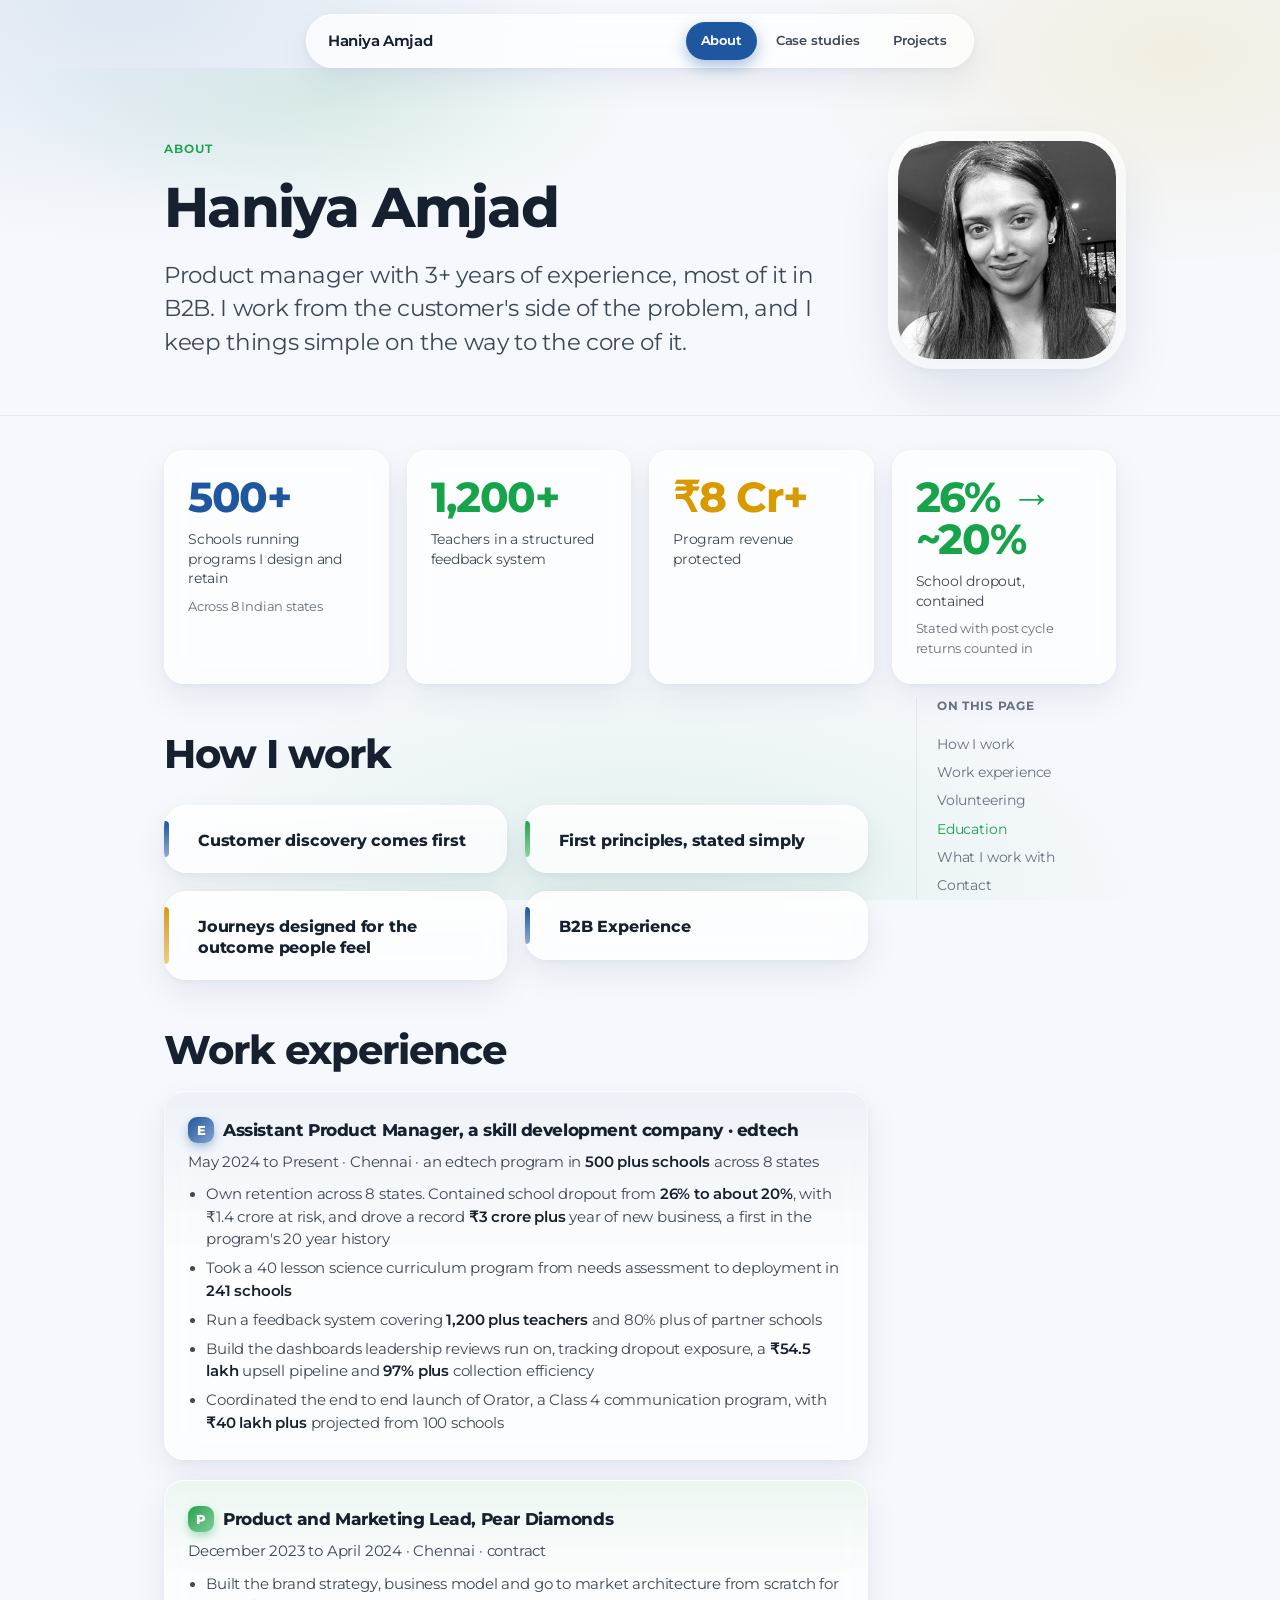
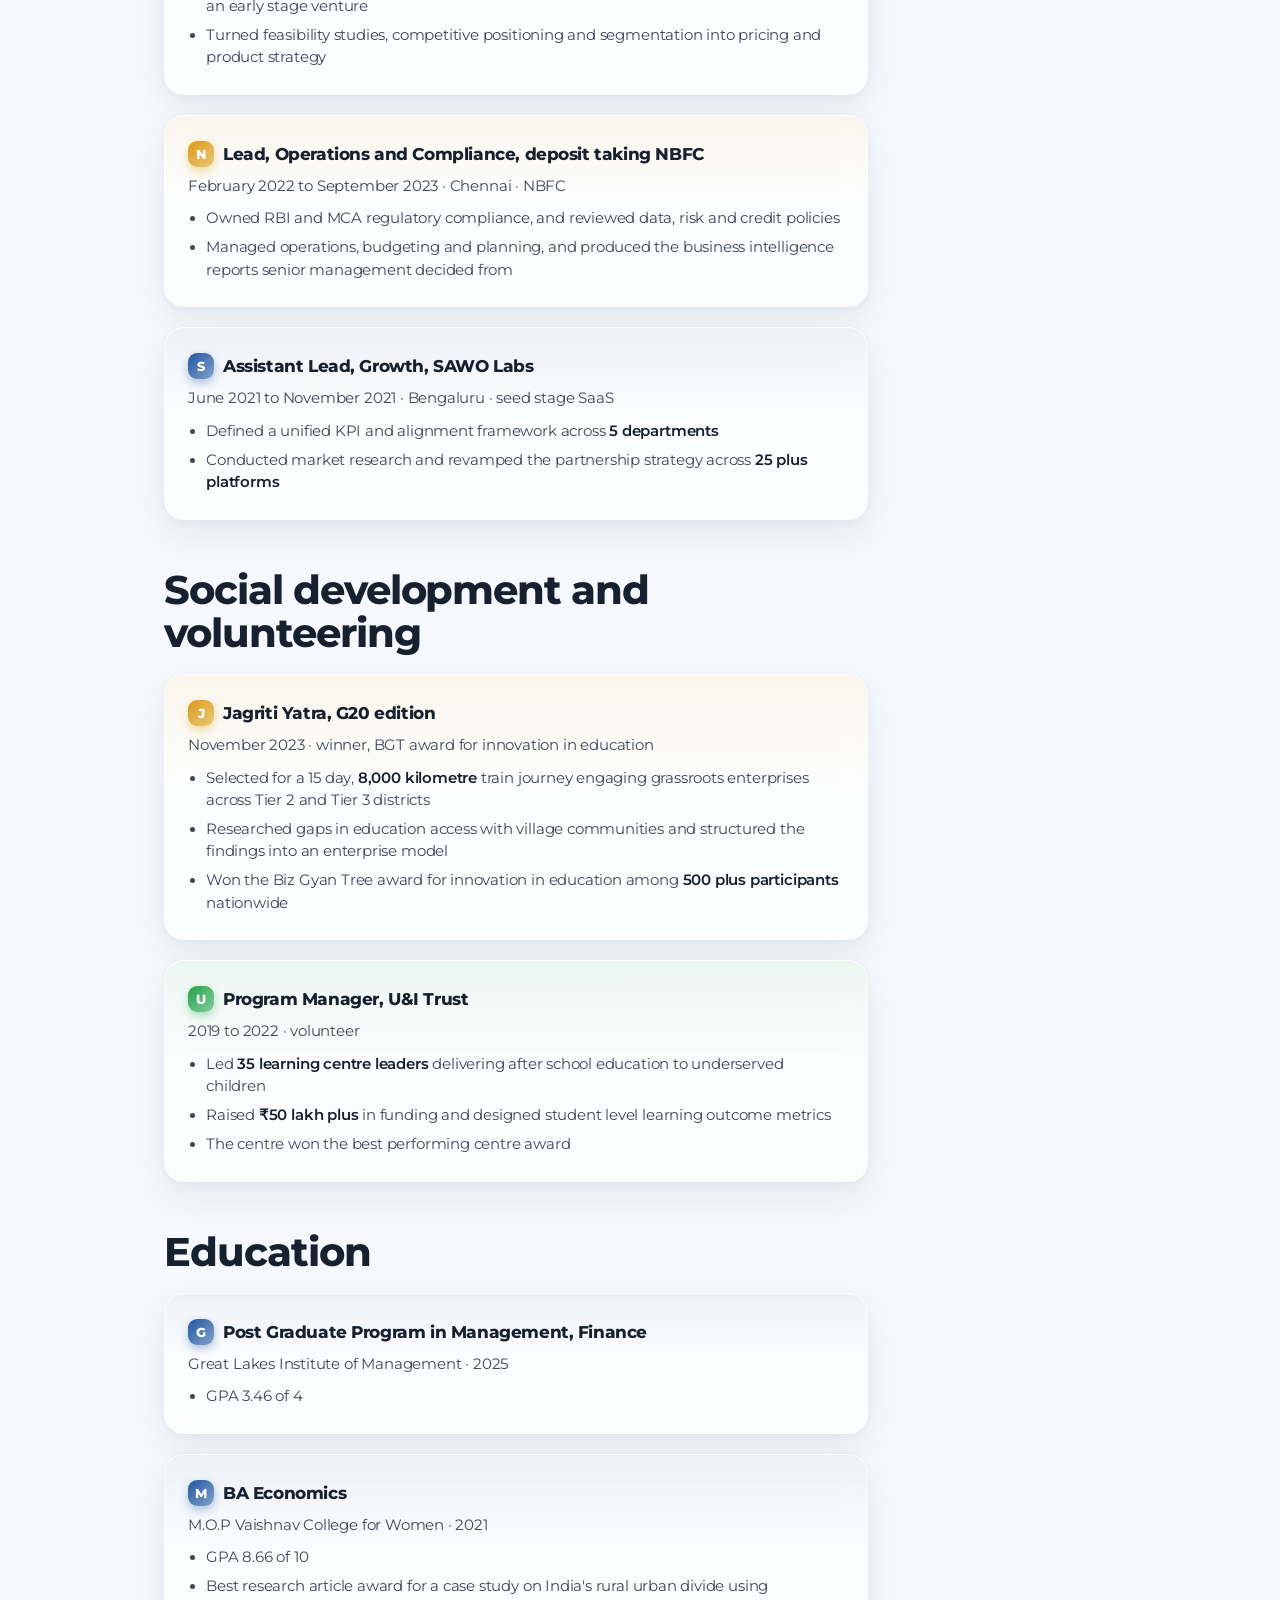
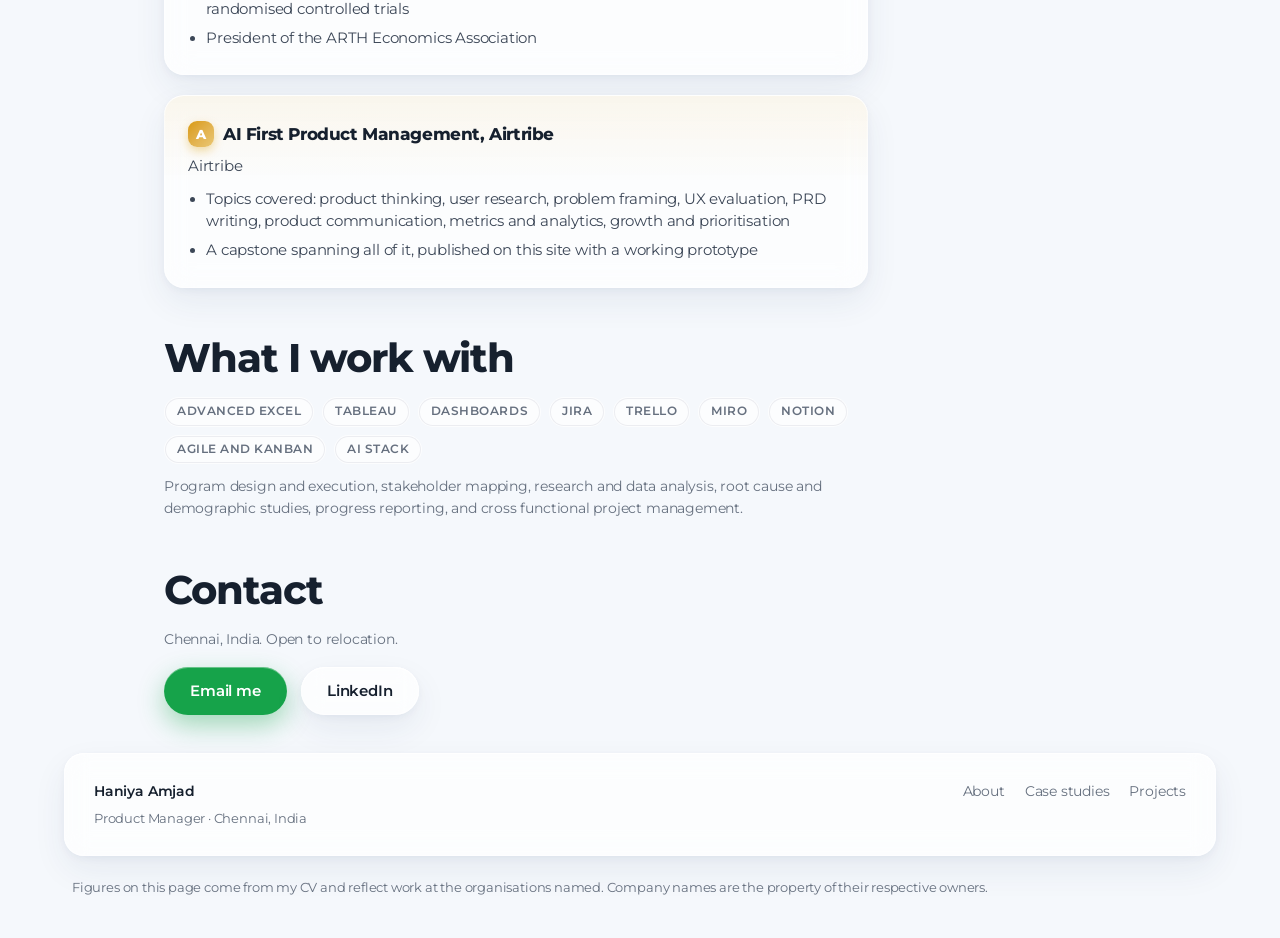
==== index.html @ 790a7613 "Match in-page section labels to the shortened sidebar labels Co-Authored-By: Claude Fable 5 <noreply" ====
<!DOCTYPE html>
<html lang="en">
<head>
<meta charset="utf-8">
<meta name="viewport" content="width=device-width, initial-scale=1">
<title>About Haniya Amjad</title>
<meta name="description" content="Product manager with 3+ years of experience, strongest in B2B, who works from the customer's side of the problem.">
<link rel="stylesheet" href="assets/style.css?v=25">
</head>
<body style="--case:#16A34A; --case-soft:rgba(22,163,74,.10); --case-line:rgba(22,163,74,.30);">

<a class="skip" href="#main">Skip to content</a>

<nav class="nav">
  <div class="nav-in">
    <a class="nav-logo" href="case-studies/">Haniya Amjad</a>
    <button class="nav-toggle" aria-expanded="false" aria-controls="navlinks">Menu</button>
    <div class="nav-links" id="navlinks">
      <a href="./" class="is-active">About</a>
      <a href="case-studies/">Case studies</a>
      <a href="case-studies/#projects">Projects</a>
    </div>
  </div>
</nav>

<main id="main">

<header class="case-hero">
  <div class="wrap">
    <div class="hero-split">
      <div class="hero-split-txt">
        <p class="eyebrow">About</p>
        <h1 class="h1">Haniya Amjad</h1>
        <p class="lede">
          Product manager with 3+ years of experience, most of it in B2B. I work from the
          customer's side of the problem, and I keep things simple on the way to the core of it.
        </p>
      </div>
      <img class="hero-photo" src="assets/haniya.jpg" alt="Haniya Amjad" width="720" height="720">
    </div>
  </div>
</header>

<section class="section-sm">
  <div class="wrap">
    <div class="metrics reveal">
      <div class="metric case-scope" style="--c-l:#1e56a0; --c-d:#7fb0ff"><span class="num">500+</span><span class="lbl">Schools running programs I design and retain</span><span class="sub">Across 8 Indian states</span></div>
      <div class="metric case-scope" style="--c-l:#16A34A; --c-d:#3fd68a"><span class="num">1,200+</span><span class="lbl">Teachers in a structured feedback system</span></div>
      <div class="metric case-scope" style="--c-l:#D99A00; --c-d:#f2b53d"><span class="num">₹8 Cr+</span><span class="lbl">Program revenue protected</span></div>
      <div class="metric case-scope" style="--c-l:#16A34A; --c-d:#3fd68a"><span class="num">26% → ~20%</span><span class="lbl">School dropout, contained</span><span class="sub">Stated with post cycle returns counted in</span></div>
    </div>
  </div>
</section>

<div class="wrap">
  <div class="case-layout">
  <div class="case-main">

<section class="section-sm" id="how">
  <div class="prose reveal">
    <h2 class="h2">How I work</h2>
  </div>

  <div class="sticky-board reveal">
    <button class="sticky case-scope" style="--c-l:#1e56a0; --c-d:#7fb0ff" aria-expanded="false">
      <span class="st-t">Customer discovery comes first</span>
      <span class="st-b">I start with the people the product is failing, in the field where they are. My research reaches the people who left, not only the ones who stayed.</span>
    </button>

    <button class="sticky case-scope" style="--c-l:#16A34A; --c-d:#3fd68a" aria-expanded="false">
      <span class="st-t">First principles, stated simply</span>
      <span class="st-b">I reduce a problem to its core and keep the answer simple enough that every stakeholder can repeat it, in one sentence.</span>
    </button>

    <button class="sticky case-scope" style="--c-l:#D99A00; --c-d:#f2b53d" aria-expanded="false">
      <span class="st-t">Journeys designed for the outcome people feel</span>
      <span class="st-b">A journey is a sequence of feelings, and the last one decides whether the person returns. I design the recovery so a bad moment costs a detour rather than the customer.</span>
    </button>

    <button class="sticky case-scope" style="--c-l:#1e56a0; --c-d:#7fb0ff" aria-expanded="false">
      <span class="st-t">B2B Experience</span>
      <span class="st-b">My shipped work is B2B. The buyer, the daily user and the decision maker define value differently, and I have run a product that serves all three at once.</span>
    </button>
  </div>
</section>

<section class="section-sm" id="experience">
  <div class="prose reveal">
    <h2 class="h2">Work experience</h2>
  </div>

  <div class="grid reveal" style="grid-template-columns:1fr;margin-top:20px">
    <div class="card exp-card case-scope" style="--c-l:#1e56a0; --c-d:#7fb0ff">
      <h4><span class="logo-mark" aria-hidden="true">E</span>Assistant Product Manager, a skill development company · edtech</h4>
      <p class="xsmall muted" style="margin:4px 0 10px">May 2024 to Present · Chennai · an edtech program in <strong>500 plus schools</strong> across 8 states</p>
      <ul style="font-size:14.5px;color:var(--text-mid);margin:0">
        <li>Own retention across 8 states. Contained school dropout from <strong>26% to about 20%</strong>, with ₹1.4 crore at risk, and drove a record <strong>₹3 crore plus</strong> year of new business, a first in the program's 20 year history</li>
        <li>Took a 40 lesson science curriculum program from needs assessment to deployment in <strong>241 schools</strong></li>
        <li>Run a feedback system covering <strong>1,200 plus teachers</strong> and 80% plus of partner schools</li>
        <li>Build the dashboards leadership reviews run on, tracking dropout exposure, a <strong>₹54.5 lakh</strong> upsell pipeline and <strong>97% plus</strong> collection efficiency</li>
        <li>Coordinated the end to end launch of Orator, a Class 4 communication program, with <strong>₹40 lakh plus</strong> projected from 100 schools</li>
      </ul>
    </div>

    <div class="card exp-card case-scope" style="--c-l:#16A34A; --c-d:#3fd68a">
      <h4><span class="logo-mark" aria-hidden="true">P</span>Product and Marketing Lead, Pear Diamonds</h4>
      <p class="xsmall muted" style="margin:4px 0 10px">December 2023 to April 2024 · Chennai · contract</p>
      <ul style="font-size:14.5px;color:var(--text-mid);margin:0">
        <li>Built the brand strategy, business model and go to market architecture from scratch for an early stage venture</li>
        <li>Turned feasibility studies, competitive positioning and segmentation into pricing and product strategy</li>
      </ul>
    </div>

    <div class="card exp-card case-scope" style="--c-l:#D99A00; --c-d:#f2b53d">
      <h4><span class="logo-mark" aria-hidden="true">N</span>Lead, Operations and Compliance, deposit taking NBFC</h4>
      <p class="xsmall muted" style="margin:4px 0 10px">February 2022 to September 2023 · Chennai · NBFC</p>
      <ul style="font-size:14.5px;color:var(--text-mid);margin:0">
        <li>Owned RBI and MCA regulatory compliance, and reviewed data, risk and credit policies</li>
        <li>Managed operations, budgeting and planning, and produced the business intelligence reports senior management decided from</li>
      </ul>
    </div>

    <div class="card exp-card case-scope" style="--c-l:#1e56a0; --c-d:#7fb0ff">
      <h4><span class="logo-mark" aria-hidden="true">S</span>Assistant Lead, Growth, SAWO Labs</h4>
      <p class="xsmall muted" style="margin:4px 0 10px">June 2021 to November 2021 · Bengaluru · seed stage SaaS</p>
      <ul style="font-size:14.5px;color:var(--text-mid);margin:0">
        <li>Defined a unified KPI and alignment framework across <strong>5 departments</strong></li>
        <li>Conducted market research and revamped the partnership strategy across <strong>25 plus platforms</strong></li>
      </ul>
    </div>
  </div>
</section>

<section class="section-sm" id="volunteering">
  <div class="prose reveal">
    <h2 class="h2">Social development and volunteering</h2>
  </div>

  <div class="grid reveal" style="grid-template-columns:1fr;margin-top:20px">
    <div class="card exp-card case-scope" style="--c-l:#D99A00; --c-d:#f2b53d">
      <h4><span class="logo-mark" aria-hidden="true">J</span>Jagriti Yatra, G20 edition</h4>
      <p class="xsmall muted" style="margin:4px 0 10px">November 2023 · winner, BGT award for innovation in education</p>
      <ul style="font-size:14.5px;color:var(--text-mid);margin:0">
        <li>Selected for a 15 day, <strong>8,000 kilometre</strong> train journey engaging grassroots enterprises across Tier 2 and Tier 3 districts</li>
        <li>Researched gaps in education access with village communities and structured the findings into an enterprise model</li>
        <li>Won the Biz Gyan Tree award for innovation in education among <strong>500 plus participants</strong> nationwide</li>
      </ul>
    </div>

    <div class="card exp-card case-scope" style="--c-l:#16A34A; --c-d:#3fd68a">
      <h4><span class="logo-mark" aria-hidden="true">U</span>Program Manager, U&amp;I Trust</h4>
      <p class="xsmall muted" style="margin:4px 0 10px">2019 to 2022 · volunteer</p>
      <ul style="font-size:14.5px;color:var(--text-mid);margin:0">
        <li>Led <strong>35 learning centre leaders</strong> delivering after school education to underserved children</li>
        <li>Raised <strong>₹50 lakh plus</strong> in funding and designed student level learning outcome metrics</li>
        <li>The centre won the best performing centre award</li>
      </ul>
    </div>
  </div>
</section>

<section class="section-sm" id="education">
  <div class="prose reveal">
    <h2 class="h2">Education</h2>
  </div>

  <div class="grid reveal" style="grid-template-columns:1fr;margin-top:20px">
    <div class="card exp-card case-scope" style="--c-l:#1e56a0; --c-d:#7fb0ff">
      <h4><span class="logo-mark" aria-hidden="true">G</span>Post Graduate Program in Management, Finance</h4>
      <p class="xsmall muted" style="margin:4px 0 10px">Great Lakes Institute of Management · 2025</p>
      <ul style="font-size:14.5px;color:var(--text-mid);margin:0">
        <li>GPA 3.46 of 4</li>
      </ul>
    </div>

    <div class="card exp-card case-scope" style="--c-l:#1e56a0; --c-d:#7fb0ff">
      <h4><span class="logo-mark" aria-hidden="true">M</span>BA Economics</h4>
      <p class="xsmall muted" style="margin:4px 0 10px">M.O.P Vaishnav College for Women · 2021</p>
      <ul style="font-size:14.5px;color:var(--text-mid);margin:0">
        <li>GPA 8.66 of 10</li>
        <li>Best research article award for a case study on India's rural urban divide using randomised controlled trials</li>
        <li>President of the ARTH Economics Association</li>
      </ul>
    </div>

    <div class="card exp-card case-scope" style="--c-l:#D99A00; --c-d:#f2b53d">
      <h4><span class="logo-mark" aria-hidden="true">A</span>AI First Product Management, Airtribe</h4>
      <p class="xsmall muted" style="margin:4px 0 10px">Airtribe</p>
      <ul style="font-size:14.5px;color:var(--text-mid);margin:0">
        <li>Topics covered: product thinking, user research, problem framing, UX evaluation, PRD writing, product communication, metrics and analytics, growth and prioritisation</li>
        <li>A capstone spanning all of it, published on this site with a working prototype</li>
      </ul>
    </div>
  </div>
</section>

<section class="section-sm" id="toolkit">
  <div class="prose reveal">
    <h2 class="h2">What I work with</h2>
    <div class="tag-row" style="margin:16px 0 12px">
      <span class="tag tag-plain">Advanced Excel</span>
      <span class="tag tag-plain">Tableau</span>
      <span class="tag tag-plain">Dashboards</span>
      <span class="tag tag-plain">Jira</span>
      <span class="tag tag-plain">Trello</span>
      <span class="tag tag-plain">Miro</span>
      <span class="tag tag-plain">Notion</span>
      <span class="tag tag-plain">Agile and Kanban</span>
      <span class="tag tag-plain">AI stack</span>
    </div>
    <p class="small muted">
      Program design and execution, stakeholder mapping, research and data analysis, root cause
      and demographic studies, progress reporting, and cross functional project management.
    </p>
  </div>
</section>

<section class="section-sm" id="contact">
  <div class="prose reveal">
    <h2 class="h2">Contact</h2>
    <p class="small muted" style="margin-top:10px">Chennai, India. Open to relocation.</p>
    <div class="btn-row" style="margin-top:16px">
      <a class="btn" href="mailto:haniya.amjad1124@gmail.com">Email me</a>
      <a class="btn btn-ghost" href="https://www.linkedin.com/in/haniya-amjad/" target="_blank" rel="noopener">LinkedIn</a>
    </div>
  </div>
</section>

  </div>

  <aside class="toc" aria-label="On this page">
    <p class="toc-t">On this page</p>
    <a href="#how">How I work</a>
    <a href="#experience">Work experience</a>
    <a href="#volunteering">Volunteering</a>
    <a href="#education">Education</a>
    <a href="#toolkit">What I work with</a>
    <a href="#contact">Contact</a>
  </aside>

  </div>
</div>

</main>

<footer class="footer">
  <div class="wrap-wide">
    <div class="footer-in">
      <div>
        <p style="font-family:var(--font-display);font-weight:600;margin-bottom:6px">Haniya Amjad</p>
        <p class="muted" style="font-size:13px;margin:0">Product Manager · Chennai, India</p>
      </div>
      <div class="footer-links">
        <a href="./">About</a>
        <a href="case-studies/">Case studies</a>
        <a href="case-studies/#projects">Projects</a>
      </div>
    </div>
    <p class="footer-legal">
      Figures on this page come from my CV and reflect work at the organisations named. Company
      names are the property of their respective owners.
    </p>
  </div>
</footer>

<script src="assets/main.js?v=25"></script>
</body>
</html>
---- assets/style.css ----
@font-face {
  font-family: "Montserrat";
  font-style: normal;
  font-weight: 100 900;
  font-display: swap;
  src: url("fonts/montserrat-var.woff2") format("woff2");
}

/* ==========================================================================
   Haniya Amjad, Product Portfolio
   Design system. Soft glass: gradient washes, frosted surfaces, pill nav.
   Chrome palette capped at blue #1e56a0, green #16A34A, amber #D99A00.
   Case study interior visuals keep their own brand colours.
   ========================================================================== */

/* ---------- Tokens ---------- */
:root {
  --font-display: "Montserrat", -apple-system, BlinkMacSystemFont, "SF Pro Display",
                  "Helvetica Neue", Helvetica, Arial, sans-serif;
  --font-text: "Montserrat", -apple-system, BlinkMacSystemFont, "SF Pro Text",
               "Helvetica Neue", Helvetica, Arial, sans-serif;
  --font-mono: ui-monospace, SFMono-Regular, "SF Mono", Menlo, Consolas, monospace;

  --bg: #F5F8FC;
  --bg-alt: #EDF2F8;
  --bg-sunken: #E5ECF4;
  --surface: rgba(255, 255, 255, 0.72);
  --surface-solid: #ffffff;
  --text: #16202E;
  --text-mid: #3C4757;
  --muted: #66707F;
  --line: rgba(22, 40, 70, 0.12);
  --line-soft: rgba(22, 40, 70, 0.07);
  --accent: #1e56a0;
  --accent-ink: #ffffff;

  /* per-case accent, overridden inline on <body data-case> */
  --case: #1e56a0;
  --case-soft: rgba(30, 86, 160, 0.10);
  --case-line: rgba(30, 86, 160, 0.28);

  --shadow-sm: 0 2px 8px rgba(25,50,100,.05), 0 14px 34px rgba(25,50,100,.07);
  --shadow-md: 0 6px 18px rgba(25,50,100,.08), 0 28px 60px rgba(25,50,100,.12);
  --shadow-lg: 0 10px 24px rgba(25,50,100,.10), 0 40px 90px rgba(25,50,100,.16);
  --glass-edge: inset 0 1px 0 rgba(255,255,255,.85), inset 0 0 0 1px rgba(255,255,255,.45);
  --gloss: linear-gradient(180deg, rgba(255,255,255,.55), rgba(255,255,255,0) 55%);

  --wash-a: rgba(30, 86, 160, 0.11);
  --wash-b: rgba(217, 154, 0, 0.11);
  --wash-c: rgba(22, 163, 74, 0.09);

  --radius-sm: 14px;
  --radius: 20px;
  --radius-lg: 28px;

  --wrap: 1000px;
  --wrap-wide: 1200px;
  --nav-h: 70px;

  --ease: cubic-bezier(.22,.61,.36,1);
}

@media (prefers-color-scheme: dark) {
  :root:not([data-theme="light"]) {
    --bg: #0B1017;
    --bg-alt: #101724;
    --bg-sunken: #0D131D;
    --surface: rgba(23, 31, 44, 0.66);
    --surface-solid: #151D2A;
    --text: #F2F5F9;
    --text-mid: #CBD3DD;
    --muted: #8C97A6;
    --line: rgba(255, 255, 255, 0.12);
    --line-soft: rgba(255, 255, 255, 0.07);
    --accent: #7fb0ff;
    --shadow-sm: 0 2px 8px rgba(0,0,0,.30), 0 14px 34px rgba(0,0,0,.35);
    --shadow-md: 0 6px 18px rgba(0,0,0,.35), 0 28px 60px rgba(0,0,0,.45);
    --shadow-lg: 0 10px 24px rgba(0,0,0,.40), 0 40px 90px rgba(0,0,0,.55);
    --glass-edge: inset 0 1px 0 rgba(255,255,255,.09), inset 0 0 0 1px rgba(255,255,255,.06);
    --gloss: linear-gradient(180deg, rgba(255,255,255,.06), rgba(255,255,255,0) 55%);
    --wash-a: rgba(80, 140, 230, 0.13);
    --wash-b: rgba(240, 180, 40, 0.08);
    --wash-c: rgba(50, 200, 110, 0.08);
  }
}

:root[data-theme="dark"] {
  --bg: #0B1017;
  --bg-alt: #101724;
  --bg-sunken: #0D131D;
  --surface: rgba(23, 31, 44, 0.66);
  --surface-solid: #151D2A;
  --text: #F2F5F9;
  --text-mid: #CBD3DD;
  --muted: #8C97A6;
  --line: rgba(255, 255, 255, 0.12);
  --line-soft: rgba(255, 255, 255, 0.07);
  --accent: #7fb0ff;
  --shadow-sm: 0 2px 8px rgba(0,0,0,.30), 0 14px 34px rgba(0,0,0,.35);
  --shadow-md: 0 6px 18px rgba(0,0,0,.35), 0 28px 60px rgba(0,0,0,.45);
  --shadow-lg: 0 10px 24px rgba(0,0,0,.40), 0 40px 90px rgba(0,0,0,.55);
  --glass-edge: inset 0 1px 0 rgba(255,255,255,.09), inset 0 0 0 1px rgba(255,255,255,.06);
  --gloss: linear-gradient(180deg, rgba(255,255,255,.06), rgba(255,255,255,0) 55%);
  --wash-a: rgba(80, 140, 230, 0.13);
  --wash-b: rgba(240, 180, 40, 0.08);
  --wash-c: rgba(50, 200, 110, 0.08);
}

/* ---------- Reset ---------- */
*, *::before, *::after { box-sizing: border-box; }
html { -webkit-text-size-adjust: 100%; scroll-behavior: smooth; scroll-padding-top: calc(var(--nav-h) + 24px); }
@media (prefers-reduced-motion: reduce) {
  html { scroll-behavior: auto; }
  *, *::before, *::after { animation-duration: .001ms !important; transition-duration: .001ms !important; }
}
body {
  margin: 0;
  background-color: var(--bg);
  background-image:
    radial-gradient(55% 42% at 10% 0%, var(--wash-a), transparent 65%),
    radial-gradient(45% 36% at 92% 6%, var(--wash-b), transparent 65%),
    radial-gradient(60% 42% at 50% 100%, var(--wash-c), transparent 65%);
  background-attachment: fixed;
  color: var(--text);
  font-family: var(--font-text);
  font-size: 17px;
  line-height: 1.55;
  letter-spacing: -0.011em;
  -webkit-font-smoothing: antialiased;
  -moz-osx-font-smoothing: grayscale;
  overflow-x: hidden;
}
img, svg, video { max-width: 100%; height: auto; display: block; }
a { color: inherit; text-decoration: none; }
h1, h2, h3, h4, h5 { font-family: var(--font-display); font-weight: 750; letter-spacing: -0.024em; line-height: 1.08; margin: 0; }
p { margin: 0 0 1.1em; }
p:last-child { margin-bottom: 0; }
ul, ol { margin: 0 0 1.1em; padding-left: 1.25em; }
li { margin-bottom: .45em; }
li:last-child { margin-bottom: 0; }
strong { font-weight: 600; color: var(--text); }
hr { border: 0; border-top: 1px solid var(--line-soft); margin: 56px 0; }
::selection { background: var(--case); color: #fff; }

:focus-visible { outline: 2px solid var(--case); outline-offset: 3px; border-radius: 4px; }

/* ---------- Layout ---------- */
.wrap { width: 100%; max-width: var(--wrap); margin: 0 auto; padding: 0 24px; }
.wrap-wide { width: 100%; max-width: var(--wrap-wide); margin: 0 auto; padding: 0 24px; }
section { position: relative; }
.section { padding: 60px 0 40px; }
.section-sm { padding: 34px 0 14px; }
.section-alt { background: var(--bg-alt); }
.skip {
  position: absolute; left: -9999px; top: 0; z-index: 200;
  background: var(--text); color: var(--bg); padding: 10px 16px; border-radius: 0 0 8px 0;
}
.skip:focus { left: 0; }

/* ---------- Nav: floating glass pill ---------- */
.nav {
  position: sticky; top: 14px; z-index: 100;
  height: auto; background: transparent; border-bottom: 0;
  max-width: 700px; margin: 14px auto 0; padding: 0 16px;
}
.nav-in {
  max-width: none; margin: 0; padding: 0 12px 0 22px;
  height: 54px; display: flex; align-items: center; gap: 20px;
  background: var(--surface);
  backdrop-filter: saturate(170%) blur(18px);
  -webkit-backdrop-filter: saturate(170%) blur(18px);
  border-radius: 100px;
  box-shadow: var(--glass-edge), var(--shadow-sm);
}
.nav-logo {
  font-family: var(--font-display); font-weight: 650; font-size: 14.5px;
  letter-spacing: -0.02em; margin-right: auto; white-space: nowrap;
}
.nav-logo span { color: var(--muted); font-weight: 400; }
.nav-links { display: flex; align-items: center; gap: 4px; }
.nav-links a {
  font-size: 12.5px; font-weight: 600; color: var(--text-mid);
  padding: 9px 15px; border-radius: 100px;
  transition: background .25s var(--ease), color .25s var(--ease);
}
.nav-links a:hover { background: color-mix(in srgb, var(--surface-solid) 85%, transparent); color: var(--text); }
.nav-links a.is-active {
  color: #fff; font-weight: 650; background: var(--accent);
  box-shadow: 0 6px 16px color-mix(in srgb, var(--accent) 38%, transparent);
}
.nav-toggle {
  display: none; background: none; border: 0; padding: 6px 10px; cursor: pointer;
  color: var(--text); font-size: 13px; font-weight: 600; font-family: inherit;
}
@media (max-width: 720px) {
  .nav-links {
    position: fixed; top: 82px; left: 16px; right: 16px;
    flex-direction: column; align-items: stretch; gap: 4px;
    background: var(--surface);
    backdrop-filter: saturate(170%) blur(22px);
    -webkit-backdrop-filter: saturate(170%) blur(22px);
    border-radius: 22px; box-shadow: var(--glass-edge), var(--shadow-md);
    padding: 12px; display: none;
  }
  .nav-links.is-open { display: flex; }
  .nav-links a { padding: 13px 16px; font-size: 15px; border-radius: 14px; }
  .nav-toggle { display: block; }
}

/* ---------- Type utilities ---------- */
.eyebrow {
  font-size: 12px; font-weight: 650; letter-spacing: .08em; text-transform: uppercase;
  color: var(--case); margin: 0 0 14px;
}
.eyebrow-muted { color: var(--muted); }
.h-display { font-size: clamp(40px, 7.2vw, 76px); line-height: 1.04; letter-spacing: -0.032em; }
.h1 { font-size: clamp(34px, 5.4vw, 56px); letter-spacing: -0.03em; }
.h2 { font-size: clamp(27px, 3.6vw, 40px); letter-spacing: -0.026em; }
.h3 { font-size: clamp(20px, 2.2vw, 26px); letter-spacing: -0.018em; }
.h4 { font-size: 18px; letter-spacing: -0.014em; }
.lede { font-size: clamp(18px, 2.1vw, 23px); line-height: 1.45; color: var(--text-mid); font-weight: 400; letter-spacing: -0.014em; }
.muted { color: var(--muted); }
.small { font-size: 14px; }
.xsmall { font-size: 12.5px; }
.center { text-align: center; }
.mono { font-family: var(--font-mono); font-size: .92em; letter-spacing: 0; }

.section-head { margin-bottom: 40px; }
.section-head .lede { max-width: 68ch; margin-top: 14px; }

/* ---------- Tags / chips ---------- */
.tag {
  display: inline-flex; align-items: center; gap: 6px;
  font-size: 11.5px; font-weight: 600; letter-spacing: .045em; text-transform: uppercase;
  padding: 5px 12px; border-radius: 100px;
  background: var(--case-soft); color: var(--case);
  border: 1px solid var(--case-line);
  white-space: nowrap;
}
.tag-plain {
  background: var(--surface); color: var(--muted); border-color: transparent;
  box-shadow: inset 0 0 0 1px var(--line-soft);
}
.tag-row { display: flex; flex-wrap: wrap; gap: 8px; }

/* ---------- Buttons ---------- */
.btn {
  display: inline-flex; align-items: center; gap: 8px;
  font-size: 14.5px; font-weight: 600; letter-spacing: -0.01em;
  padding: 13px 26px; border-radius: 100px;
  background: var(--case); color: #fff; border: 0;
  box-shadow: inset 0 1px 0 rgba(255,255,255,.35),
              0 10px 26px color-mix(in srgb, var(--case) 38%, transparent);
  transition: transform .25s var(--ease), box-shadow .25s var(--ease);
  cursor: pointer; font-family: inherit;
}
.btn:hover {
  transform: translateY(-2px);
  box-shadow: inset 0 1px 0 rgba(255,255,255,.4),
              0 14px 32px color-mix(in srgb, var(--case) 44%, transparent);
}
.btn:active { transform: translateY(0) scale(.98); }
.btn-ghost {
  background: var(--surface); color: var(--text); border: 0;
  backdrop-filter: blur(10px); -webkit-backdrop-filter: blur(10px);
  box-shadow: var(--glass-edge), var(--shadow-sm);
}
.btn-ghost:hover { box-shadow: var(--glass-edge), var(--shadow-md); }
.btn-row { display: flex; flex-wrap: wrap; gap: 14px; align-items: center; }

.link-arrow {
  display: inline-flex; align-items: center; gap: 6px;
  color: var(--case); font-size: 15px; font-weight: 500;
}
.link-arrow::after { content: "›"; font-size: 1.25em; line-height: 1; transition: transform .25s var(--ease); }
.link-arrow:hover::after { transform: translateX(3px); }

/* ---------- Case hero ---------- */
.case-hero { padding: 72px 0 56px; border-bottom: 1px solid var(--line-soft); position: relative; overflow: hidden; }
.case-hero::before {
  content: ""; position: absolute; inset: -40% 40% 40% -10%;
  background: radial-gradient(closest-side, var(--case-soft), transparent 70%);
  pointer-events: none; opacity: .9;
}
.case-hero > * { position: relative; }
.case-hero h1 { margin: 18px 0 0; max-width: 20ch; }
.case-hero .lede { margin-top: 22px; max-width: 62ch; }
.case-brand {
  display: flex; align-items: baseline; gap: 14px; flex-wrap: wrap;
}
.case-brand .co {
  font-family: var(--font-display); font-size: 21px; font-weight: 700; letter-spacing: -0.02em;
}

/* Meta strip */
.meta-strip {
  display: grid; grid-template-columns: repeat(auto-fit, minmax(150px, 1fr));
  gap: 1px; margin-top: 44px;
  background: var(--line-soft); border-radius: var(--radius);
  overflow: hidden; box-shadow: var(--glass-edge), var(--shadow-sm);
}
.meta-strip > div { background: var(--surface); backdrop-filter: blur(12px); -webkit-backdrop-filter: blur(12px); padding: 18px 20px; }
.meta-strip dt { font-size: 11.5px; font-weight: 600; letter-spacing: .05em; text-transform: uppercase; color: var(--muted); margin-bottom: 6px; }
.meta-strip dd { margin: 0; font-size: 15px; font-weight: 500; line-height: 1.35; }

/* ---------- Metric callouts ---------- */
.metrics {
  display: grid; grid-template-columns: repeat(auto-fit, minmax(190px, 1fr)); gap: 18px;
}
.metric {
  background: var(--surface); border: 0; border-radius: var(--radius);
  backdrop-filter: blur(14px); -webkit-backdrop-filter: blur(14px);
  padding: 26px 24px; box-shadow: var(--glass-edge), var(--shadow-sm);
}
.metric .num {
  font-family: var(--font-display); font-size: clamp(30px, 4vw, 42px); font-weight: 750;
  letter-spacing: -0.03em; line-height: 1; color: var(--case); display: block;
}
.metric .lbl { display: block; margin-top: 12px; font-size: 14px; line-height: 1.4; color: var(--text-mid); }
.metric .sub { display: block; margin-top: 8px; font-size: 12.5px; color: var(--muted); }

/* ---------- Prose blocks ---------- */
.prose { max-width: 72ch; }
.prose h2 { margin: 0 0 18px; }
.prose h3 { margin: 32px 0 12px; }
.prose h4 { margin: 28px 0 8px; }
.prose > *:first-child { margin-top: 0; }

/* Q&A (clarifying questions) */
.qa { border-left: 2px solid var(--case-line); padding-left: 22px; margin: 0 0 8px; max-width: 72ch; }
.qa-row { margin-bottom: 18px; }
.qa-row:last-child { margin-bottom: 0; }
.qa-q, .qa-a { display: flex; gap: 12px; margin-bottom: 7px; }
.qa-who {
  flex: 0 0 auto; width: 62px;
  font-size: 11.5px; font-weight: 700; letter-spacing: .05em; text-transform: uppercase;
  color: var(--muted); padding-top: 4px;
}
.qa-q .qa-who { color: var(--case); }
.qa-txt { flex: 1 1 auto; font-size: 16px; line-height: 1.5; }
.qa-q .qa-txt { font-weight: 500; }
.qa-a .qa-txt { color: var(--text-mid); }

/* Callout */
.callout {
  border-radius: var(--radius); padding: 24px 26px; margin: 24px 0;
  background: var(--case-soft); border: 1px solid var(--case-line);
}
.callout .eyebrow { margin-bottom: 10px; }
.callout p { font-size: 17px; }
.callout-neutral {
  background: var(--surface); border-color: transparent;
  box-shadow: var(--glass-edge);
}
.callout-neutral .eyebrow { color: var(--muted); }

/* Pull quote */
.quote {
  margin: 28px 0; padding: 0 0 0 26px; border-left: 3px solid var(--case);
  max-width: 68ch;
}
.quote p {
  font-family: var(--font-display); font-size: clamp(19px, 2.4vw, 25px); font-weight: 500;
  line-height: 1.35; letter-spacing: -0.018em; margin-bottom: 12px;
}
.quote cite { font-style: normal; font-size: 13.5px; color: var(--muted); }

/* Honesty / assumption note */
.note {
  display: flex; gap: 12px; align-items: flex-start;
  border: 1px dashed var(--line); border-radius: var(--radius-sm);
  padding: 16px 18px; margin: 22px 0; background: var(--bg-alt);
}
.note .note-k {
  flex: 0 0 auto; font-size: 11px; font-weight: 700; letter-spacing: .06em; text-transform: uppercase;
  color: var(--muted); padding-top: 3px;
}
.note p { font-size: 14px; color: var(--text-mid); margin: 0; }

/* ---------- Tables ---------- */
.table-scroll { overflow-x: auto; margin: 22px 0; -webkit-overflow-scrolling: touch; }
table {
  width: 100%; border-collapse: collapse; font-size: 14.5px; min-width: 560px;
}
th, td { text-align: left; padding: 13px 16px; border-bottom: 1px solid var(--line-soft); vertical-align: top; }
th {
  font-size: 11.5px; font-weight: 700; letter-spacing: .05em; text-transform: uppercase;
  color: var(--muted); border-bottom: 1px solid var(--line); white-space: nowrap;
}
tbody tr:last-child td { border-bottom: 0; }
td strong { font-weight: 600; }
.t-num { font-family: var(--font-mono); font-size: 13.5px; white-space: nowrap; }
.t-win { background: var(--case-soft); }
.t-win td { font-weight: 500; }
caption { caption-side: bottom; text-align: left; padding-top: 14px; font-size: 12.5px; color: var(--muted); }

/* ---------- Diagram frame ---------- */
.diagram {
  margin: 26px 0; border: 0; border-radius: var(--radius-lg);
  background: var(--surface); overflow: hidden;
  backdrop-filter: blur(12px); -webkit-backdrop-filter: blur(12px);
  box-shadow: var(--glass-edge), var(--shadow-sm);
}
.diagram-head { padding: 20px 24px 0; }
.diagram-head .eyebrow { margin-bottom: 6px; }
.diagram-head h3 { font-size: 19px; letter-spacing: -0.016em; }
.diagram-head p { font-size: 14px; color: var(--muted); margin: 8px 0 0; max-width: 70ch; }
.diagram-body { padding: 20px 24px 24px; overflow-x: auto; -webkit-overflow-scrolling: touch; }
.diagram-body svg { display: block; margin: 0 auto; min-width: 620px; }
.diagram-note { padding: 0 24px 22px; font-size: 12.5px; color: var(--muted); }

/* SVG theming hooks */
.dg-bg { fill: var(--surface-solid); }
.dg-line { stroke: var(--line); }
.dg-node { fill: var(--surface-solid); stroke: var(--line); }
.dg-node-accent { fill: var(--case-soft); stroke: var(--case-line); }
.dg-node-solid { fill: var(--case); stroke: var(--case); }
.dg-t { fill: var(--text); font-family: var(--font-text); font-size: 12.5px; font-weight: 500; }
.dg-t-sm { fill: var(--muted); font-family: var(--font-text); font-size: 11px; font-weight: 400; }
.dg-t-hd { fill: var(--text); font-family: var(--font-display); font-size: 13px; font-weight: 700; letter-spacing: .02em; }
.dg-t-inv { fill: #fff; font-family: var(--font-text); font-size: 12.5px; font-weight: 600; }
.dg-t-acc { fill: var(--case); font-family: var(--font-text); font-size: 11px; font-weight: 600; letter-spacing: .04em; }
.dg-arrow { fill: var(--line); }

/* ---------- Step / journey rail ---------- */
.rail { display: grid; gap: 0; margin: 24px 0; }
.rail-item {
  display: grid; grid-template-columns: 44px 1fr; gap: 20px;
  padding-bottom: 28px; position: relative;
}
.rail-item::before {
  content: ""; position: absolute; left: 21px; top: 34px; bottom: 0; width: 1px; background: var(--line);
}
.rail-item:last-child { padding-bottom: 0; }
.rail-item:last-child::before { display: none; }
.rail-n {
  width: 44px; height: 44px; border-radius: 50%;
  display: grid; place-items: center;
  background: var(--surface-solid); border: 1px solid var(--line);
  font-family: var(--font-display); font-size: 14px; font-weight: 700; color: var(--case);
  position: relative; z-index: 1;
}
.rail-item.is-leak .rail-n { background: var(--case); border-color: var(--case); color: #fff; }
.rail-b h4 { margin-bottom: 6px; }
.rail-b p { font-size: 15px; color: var(--text-mid); margin: 0; }
.rail-b .tag { margin-top: 10px; }

/* ---------- Cards / grid ---------- */
.grid { display: grid; gap: 20px; }
.grid-2 { grid-template-columns: repeat(auto-fit, minmax(280px, 1fr)); }
.grid-3 { grid-template-columns: repeat(auto-fit, minmax(260px, 1fr)); }
.grid-4 { grid-template-columns: repeat(auto-fit, minmax(210px, 1fr)); }

.card {
  background: var(--surface); border: 0; border-radius: var(--radius);
  backdrop-filter: blur(14px); -webkit-backdrop-filter: blur(14px);
  padding: 26px 24px; box-shadow: var(--glass-edge), var(--shadow-sm);
}
.card h4 { margin-bottom: 8px; }
.card p { font-size: 14.5px; color: var(--text-mid); margin: 0; }
.card .eyebrow { font-size: 11px; margin-bottom: 10px; }

/* Case index cards */
.case-card {
  display: flex; flex-direction: column;
  background: var(--surface); border: 0; border-radius: var(--radius-lg);
  backdrop-filter: blur(14px); -webkit-backdrop-filter: blur(14px);
  padding: 28px 26px 26px; box-shadow: var(--glass-edge), var(--shadow-sm);
  transition: transform .35s var(--ease), box-shadow .35s var(--ease);
  height: 100%;
}
.case-card:hover { transform: translateY(-4px); box-shadow: var(--glass-edge), var(--shadow-md); }
.case-card .case-card-top { display: flex; align-items: center; justify-content: space-between; gap: 12px; margin-bottom: 20px; }
.case-card .co { font-family: var(--font-display); font-size: 15px; font-weight: 700; letter-spacing: -0.01em; }
.case-card h3 { font-size: 21px; line-height: 1.22; letter-spacing: -0.018em; margin-bottom: 12px; }
.case-card p { font-size: 14.5px; color: var(--muted); margin: 0 0 20px; flex: 1 1 auto; }
.case-card .case-card-foot { display: flex; align-items: center; justify-content: space-between; gap: 12px; }
.case-card .kpi { font-size: 12.5px; color: var(--muted); }
.case-card .kpi b { color: var(--case); font-weight: 700; }

/* ---------- Artifact links ---------- */
.artifacts { display: grid; grid-template-columns: repeat(auto-fit, minmax(230px, 1fr)); gap: 14px; margin: 28px 0 0; }
.artifact {
  display: flex; align-items: center; gap: 12px;
  border: 0; border-radius: var(--radius-sm); padding: 15px 17px;
  background: var(--surface);
  box-shadow: var(--glass-edge);
  transition: box-shadow .25s var(--ease), transform .25s var(--ease);
}
.artifact:hover { transform: translateY(-2px); box-shadow: var(--glass-edge), var(--shadow-sm); }
.artifact .a-ic { flex: 0 0 auto; width: 30px; height: 30px; display: grid; place-items: center;
  border-radius: 8px; background: var(--bg-alt); font-size: 13px; }
.artifact .a-t { font-size: 14px; font-weight: 500; line-height: 1.25; }
.artifact .a-s { font-size: 12px; color: var(--muted); margin-top: 2px; }

/* ---------- TOC ---------- */
.toc {
  position: sticky; top: calc(var(--nav-h) + 20px);
  border-left: 1px solid var(--line-soft); padding-left: 20px;
}
.toc-t { font-size: 11.5px; font-weight: 700; letter-spacing: .06em; text-transform: uppercase; color: var(--muted); margin-bottom: 14px; }
.toc a { display: block; font-size: 13.5px; color: var(--muted); padding: 5px 0; line-height: 1.35;
  transition: color .2s var(--ease); }
.toc a:hover, .toc a.is-active { color: var(--case); }
.case-layout { display: grid; grid-template-columns: 1fr; gap: 48px; }
@media (min-width: 1080px) {
  .case-layout { grid-template-columns: 1fr 200px; align-items: start; }
  .case-layout .case-main { min-width: 0; }
}
@media (max-width: 1079px) { .toc { display: none; } }

/* ---------- Footer ---------- */
.footer { border-top: 0; padding: 24px 0 40px; background: transparent; font-size: 13.5px; }
.footer .wrap-wide > * { position: relative; }
.footer-in {
  display: flex; flex-wrap: wrap; gap: 28px; justify-content: space-between; align-items: flex-start;
  background: var(--surface); backdrop-filter: blur(12px); -webkit-backdrop-filter: blur(12px);
  border-radius: var(--radius); box-shadow: var(--glass-edge), var(--shadow-sm);
  padding: 28px 30px;
}
.footer a { color: var(--muted); }
.footer a:hover { color: var(--text); }
.footer-links { display: flex; flex-wrap: wrap; gap: 20px; }
.footer-legal { color: var(--muted); font-size: 12.5px; margin-top: 22px; line-height: 1.6; padding: 0 8px; }

/* ---------- Prev / next ---------- */
.pager { display: grid; grid-template-columns: repeat(auto-fit, minmax(260px, 1fr)); gap: 16px; margin-top: 8px; }
.pager a {
  border: 0; border-radius: var(--radius); padding: 22px 24px;
  background: var(--surface); box-shadow: var(--glass-edge);
  transition: box-shadow .25s var(--ease), transform .25s var(--ease);
}
.pager a:hover { transform: translateY(-2px); box-shadow: var(--glass-edge), var(--shadow-sm); }
.pager .dir { font-size: 11.5px; font-weight: 700; letter-spacing: .06em; text-transform: uppercase; color: var(--muted); }
.pager .ttl { font-family: var(--font-display); font-size: 17px; font-weight: 600; letter-spacing: -0.014em; margin-top: 8px; display: block; }

/* ---------- Reveal on scroll ---------- */
.reveal { opacity: 0; transform: translateY(14px); transition: opacity .7s var(--ease), transform .7s var(--ease); }
.reveal.is-in { opacity: 1; transform: none; }
@media (prefers-reduced-motion: reduce) { .reveal { opacity: 1; transform: none; } }

/* ---------- Print ---------- */
@media print {
  .nav, .toc, .footer, .pager, .btn-row { display: none !important; }
  body { font-size: 11pt; }
  .diagram { break-inside: avoid; }
}

/* ==========================================================================
   Portfolio shell: one page, many case studies, hash routed
   ========================================================================== */

/* Per case brand colour. Each scope supplies --c-l (light) and --c-d (dark). */
.case-scope {
  --case: var(--c-l);
  --case-soft: color-mix(in srgb, var(--case) 10%, transparent);
  --case-line: color-mix(in srgb, var(--case) 30%, transparent);
}
@media (prefers-color-scheme: dark) {
  :root:not([data-theme="light"]) .case-scope { --case: var(--c-d); }
  :root:not([data-theme="light"]) .dg-t-acc { fill: color-mix(in srgb, var(--case) 72%, #fff); }
  :root:not([data-theme="light"]) .dg-t-inv { fill: #0e1524; }
}
:root[data-theme="dark"] .case-scope { --case: var(--c-d); }
:root[data-theme="dark"] .dg-t-acc { fill: color-mix(in srgb, var(--case) 72%, #fff); }
:root[data-theme="dark"] .dg-t-inv { fill: #0e1524; }

/* Routed views */
.view { display: none; }
.view.is-on { display: block; }

/* Index hero */
.home-hero { padding: 64px 0 8px; }
.home-hero h1 { max-width: 16ch; }
.home-hero .lede { max-width: 60ch; margin-top: 20px; }

/* Index grid */
.case-grid { display: grid; gap: 18px; grid-template-columns: repeat(auto-fill, minmax(300px, 1fr)); }
.case-grid .is-hidden { display: none; }

/* Back bar inside a case view */
.back-bar { padding: 20px 0 0; }
.back-link {
  display: inline-flex; align-items: center; gap: 7px;
  font-size: 13.5px; color: var(--muted); font-weight: 500;
}
.back-link:hover { color: var(--case); }
.back-link::before { content: "\2039"; font-size: 1.35em; line-height: 1; }

/* Empty state */

/* secondary skill tags on a card */
.card-tags { display: flex; flex-wrap: wrap; gap: 6px; margin: 0 0 14px; }
.card-tags span {
  font-size: 10.5px; font-weight: 600; letter-spacing: .04em; text-transform: uppercase;
  color: var(--muted); background: color-mix(in srgb, var(--surface-solid) 65%, transparent);
  box-shadow: inset 0 0 0 1px var(--line-soft);
  padding: 4px 10px; border-radius: 100px;
}

/* ---------- Logo marks ---------- */
.logo-mark {
  display: inline-flex; align-items: center; justify-content: center;
  width: 26px; height: 26px; border-radius: 9px;
  background: linear-gradient(135deg, var(--case), color-mix(in srgb, var(--case) 55%, #fff));
  color: #fff;
  box-shadow: 0 4px 10px color-mix(in srgb, var(--case) 35%, transparent);
  font-family: var(--font-display); font-weight: 800; font-size: 13px;
  margin-right: 9px; flex: 0 0 auto;
}
.case-brand .co, .case-card .co { display: inline-flex; align-items: center; }
.case-card .logo-mark { width: 24px; height: 24px; font-size: 12px; border-radius: 8px; }

/* ==========================================================================
   Glass layer: category tiles, livelier cards
   ========================================================================== */

/* livelier cards */
.metric { transition: transform .3s var(--ease), box-shadow .3s var(--ease); }
.metric:hover { transform: translateY(-3px); box-shadow: var(--glass-edge), var(--shadow-md); }

/* ==========================================================================
   Feature rows, in the Michelle Gore structure, glass treatment
   ========================================================================== */

.hero-hi { font-size: 19px; font-weight: 600; margin: 0 0 14px; }
.hero-role {
  font-size: 12px; font-weight: 700; letter-spacing: .14em; text-transform: uppercase;
  color: var(--muted); margin: 18px 0 0;
}

.case-rows { display: grid; gap: 20px; }
.case-row {
  display: grid; grid-template-columns: 1.15fr .85fr;
  border: 0; border-radius: var(--radius-lg);
  overflow: hidden; background: var(--surface);
  backdrop-filter: blur(16px); -webkit-backdrop-filter: blur(16px);
  box-shadow: var(--glass-edge), var(--shadow-sm);
  transition: transform .3s var(--ease), box-shadow .3s var(--ease);
  min-height: 210px;
}
.case-row:hover { transform: translateY(-5px); box-shadow: var(--glass-edge), var(--shadow-md); }
.row-txt { padding: 28px 30px 26px; display: flex; flex-direction: column; align-items: flex-start; }
.row-co {
  display: inline-flex; align-items: center; gap: 10px;
  font-size: 11px; font-weight: 800; letter-spacing: .13em; text-transform: uppercase;
  color: var(--case);
}
.row-cat {
  font-size: 10px; font-weight: 700; letter-spacing: .08em;
  color: var(--muted); background: color-mix(in srgb, var(--surface-solid) 70%, transparent);
  box-shadow: inset 0 0 0 1px var(--line-soft);
  border: 0; border-radius: 100px; padding: 3px 10px;
}
.row-txt h3 { font-size: clamp(19px, 2.5vw, 26px); line-height: 1.18; letter-spacing: -0.02em; margin: 12px 0 10px; }
.row-txt p { font-size: 14.5px; color: var(--muted); margin: 0 0 14px; }
.row-txt .card-tags { margin: 0 0 16px; }
.row-txt .link-arrow {
  margin-top: auto;
  font-size: 12px; font-weight: 800; letter-spacing: .1em; text-transform: uppercase;
}
.row-preview {
  position: relative; overflow: hidden;
  border-left: 0;
  background:
    linear-gradient(140deg, color-mix(in srgb, var(--case) 16%, var(--surface-solid)),
                            color-mix(in srgb, var(--case) 6%, var(--surface-solid)));
  display: flex; align-items: center; justify-content: center;
  min-height: 160px;
}
.pv-mark {
  position: relative; z-index: 2;
  font-family: var(--font-display); font-weight: 800;
  font-size: clamp(64px, 8vw, 96px); line-height: 1;
  color: color-mix(in srgb, var(--case) 60%, var(--surface-solid));
  transition: transform .4s var(--ease);
}
.pv-shape {
  position: absolute; border-radius: 50%;
  filter: blur(26px); opacity: .55;
  transition: transform .45s var(--ease);
}
.pv-a { width: 130px; height: 130px; right: -40px; top: -40px; background: color-mix(in srgb, var(--case) 30%, transparent); }
.pv-b { width: 90px; height: 90px; left: 8%; bottom: -30px; background: color-mix(in srgb, var(--case) 26%, transparent); }
.pv-c { width: 70px; height: 70px; left: 4%; top: 12%; background: color-mix(in srgb, var(--case) 18%, transparent); }
.case-row:hover .pv-mark { transform: translateY(-4px) scale(1.04); }
.case-row:hover .pv-a { transform: scale(1.25); }
.case-row:hover .pv-b { transform: translateY(-10px); }
.case-row:hover .pv-c { transform: translateX(12px); }
@media (max-width: 700px) {
  .case-row { grid-template-columns: 1fr; }
  .row-preview { border-left: 0; border-top: 1px solid var(--line-soft); min-height: 120px; }
  .pv-mark { font-size: 56px; }
}

/* let's chat band */
.chat-band {
  margin: 52px 0 24px;
  position: relative; overflow: hidden;
  border: 0; border-radius: 32px;
  background: var(--surface);
  backdrop-filter: blur(16px); -webkit-backdrop-filter: blur(16px);
  box-shadow: var(--glass-edge), var(--shadow-md);
  padding: 54px 28px; text-align: center;
}
.chat-band::before {
  content: ""; position: absolute; inset: -40%; z-index: -1;
  background: conic-gradient(from 200deg,
    color-mix(in srgb, #1e56a0 14%, transparent),
    color-mix(in srgb, #16A34A 12%, transparent),
    color-mix(in srgb, #D99A00 12%, transparent),
    color-mix(in srgb, #1e56a0 14%, transparent));
  filter: blur(50px);
}
.chat-band h2 { font-size: clamp(26px, 4vw, 40px); margin-bottom: 10px; }
.chat-band p { color: var(--muted); font-size: 15px; margin-bottom: 24px; }
.chat-band .btn-row { justify-content: center; }

/* logo plates in row previews */
.pv-plate {
  position: relative; z-index: 2;
  background: #fff; border-radius: 18px; padding: 16px 24px;
  box-shadow: 0 10px 26px rgba(0,0,0,.14), inset 0 1px 0 rgba(255,255,255,.6);
  display: flex; align-items: center; justify-content: center;
  transition: transform .4s var(--ease);
  max-width: 78%;
}
.pv-logo { height: 30px; width: auto; max-width: 160px; display: block; }
.pv-word {
  font-family: var(--font-display); font-weight: 800; font-size: 24px;
  letter-spacing: -0.02em; color: #16161a; white-space: nowrap;
}
.case-row:hover .pv-plate { transform: translateY(-4px) scale(1.04); }
@media (max-width: 700px) { .pv-logo { height: 24px; } .pv-word { font-size: 19px; } }

/* illustrated thumbnails */
.pv-art {
  width: 74%; max-width: 235px; height: auto;
  position: relative; z-index: 2;
  filter: drop-shadow(0 18px 28px color-mix(in srgb, var(--case) 30%, rgba(0,0,0,.12)));
  transition: transform .45s var(--ease);
}
.case-row:hover .pv-art { transform: translateY(-5px) scale(1.035); }
.row-preview::before {
  content: ""; position: absolute;
  width: 200px; height: 200px; border-radius: 50%;
  right: -60px; top: -60px;
  background: color-mix(in srgb, var(--case) 20%, transparent);
  filter: blur(40px);
  pointer-events: none;
}

/* colour bar for the rest of the site */
.rainbow-bar {
  height: 7px; width: 150px; border-radius: 4px; margin: 20px 0 0;
  background: linear-gradient(90deg, #1e56a0, #16A34A, #D99A00);
}
.exp-card {
  background-image: linear-gradient(180deg, color-mix(in srgb, var(--case) 7%, transparent), transparent 46%);
}
.exp-card h4 { display: flex; align-items: center; }

/* how I work: glass panels with a colour rim (was the sticky note board) */
.sticky-board {
  display: grid; grid-template-columns: repeat(auto-fit, minmax(240px, 1fr));
  gap: 18px; margin-top: 30px; align-items: start;
}
.sticky {
  position: relative; text-align: left; border: 0; cursor: pointer;
  font-family: inherit; width: 100%;
  padding: 26px 24px 22px; border-radius: 22px;
  background-color: var(--surface);
  background-image: var(--gloss);
  backdrop-filter: blur(14px); -webkit-backdrop-filter: blur(14px);
  box-shadow: var(--glass-edge), var(--shadow-sm);
  overflow: hidden;
  transition: transform .3s var(--ease), box-shadow .3s var(--ease);
}
.sticky::before {
  content: ""; position: absolute; left: 0; top: 16px; bottom: 16px; width: 5px;
  border-radius: 0 4px 4px 0;
  background: linear-gradient(180deg, var(--case), color-mix(in srgb, var(--case) 50%, #fff));
}
.st-t {
  display: block; padding-left: 10px;
  font-family: var(--font-display); font-weight: 750; font-size: 15.5px;
  line-height: 1.3; letter-spacing: -0.012em;
  color: var(--text);
}
.st-hint { display: block; margin-top: 10px; padding-left: 10px;
  font-size: 11px; font-weight: 700;
  letter-spacing: .07em; text-transform: uppercase;
  color: var(--muted); }
.st-b {
  display: block; max-height: 0; overflow: hidden; opacity: 0; margin: 0; padding-left: 10px;
  font-size: 14px; line-height: 1.55; color: var(--text-mid);
  transition: max-height .5s var(--ease), opacity .35s var(--ease), margin .35s var(--ease);
}
.sticky:hover { transform: translateY(-4px); box-shadow: var(--glass-edge), var(--shadow-md); }
.sticky.open {
  transform: translateY(-4px); z-index: 2;
  box-shadow: var(--glass-edge), var(--shadow-md);
}
.sticky.open .st-b { max-height: 400px; opacity: 1; margin-top: 14px; }
.sticky.open .st-hint { display: none; }

/* About hero photo: glass frame */
.hero-split { display: flex; align-items: center; gap: 44px; }
.hero-split-txt { flex: 1 1 auto; min-width: 0; }
.hero-photo {
  flex: 0 0 auto;
  width: 218px; height: 218px;
  border-radius: 36px;
  object-fit: cover;
  border: 0;
  box-shadow: 0 0 0 10px var(--surface), var(--glass-edge), var(--shadow-md);
}
@media (max-width: 720px) {
  .hero-split { flex-direction: column-reverse; align-items: flex-start; gap: 26px; }
  .hero-photo { width: 148px; height: 148px; border-radius: 26px; box-shadow: 0 0 0 8px var(--surface), var(--shadow-md); }
}
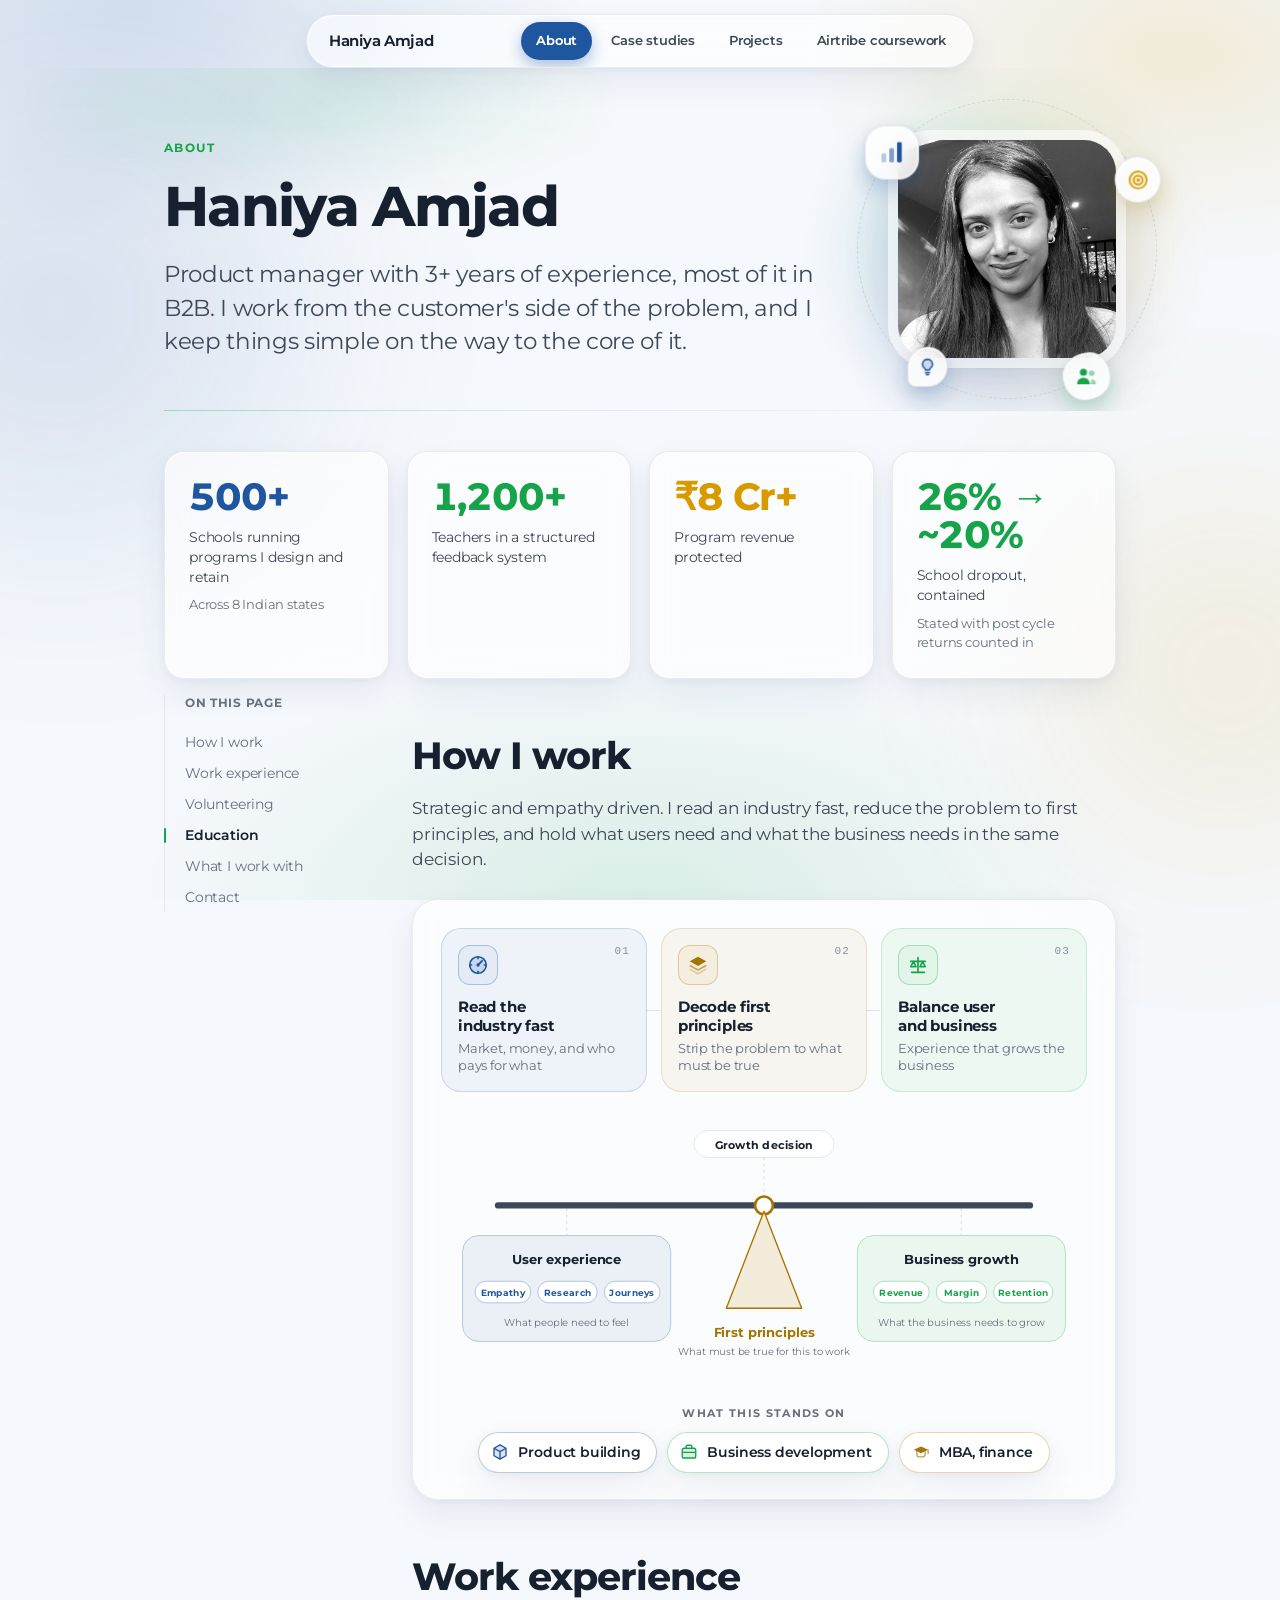
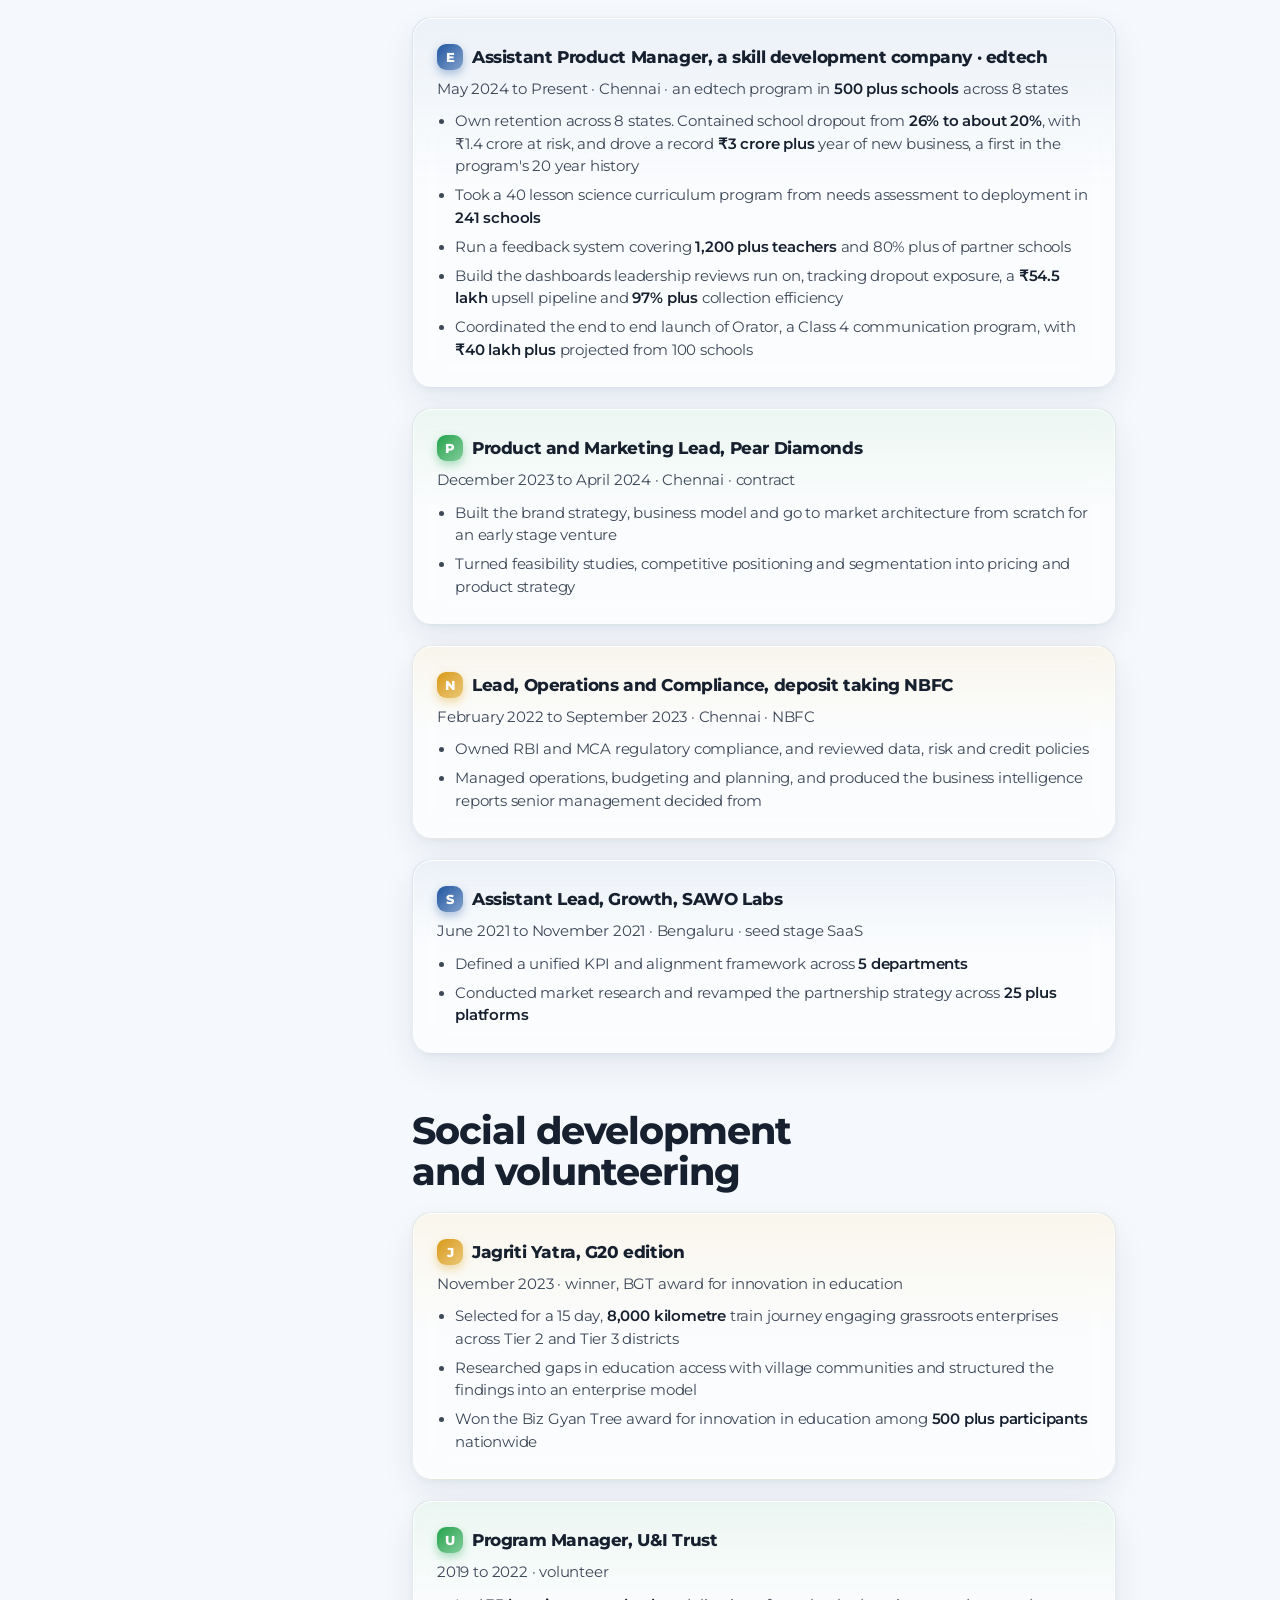
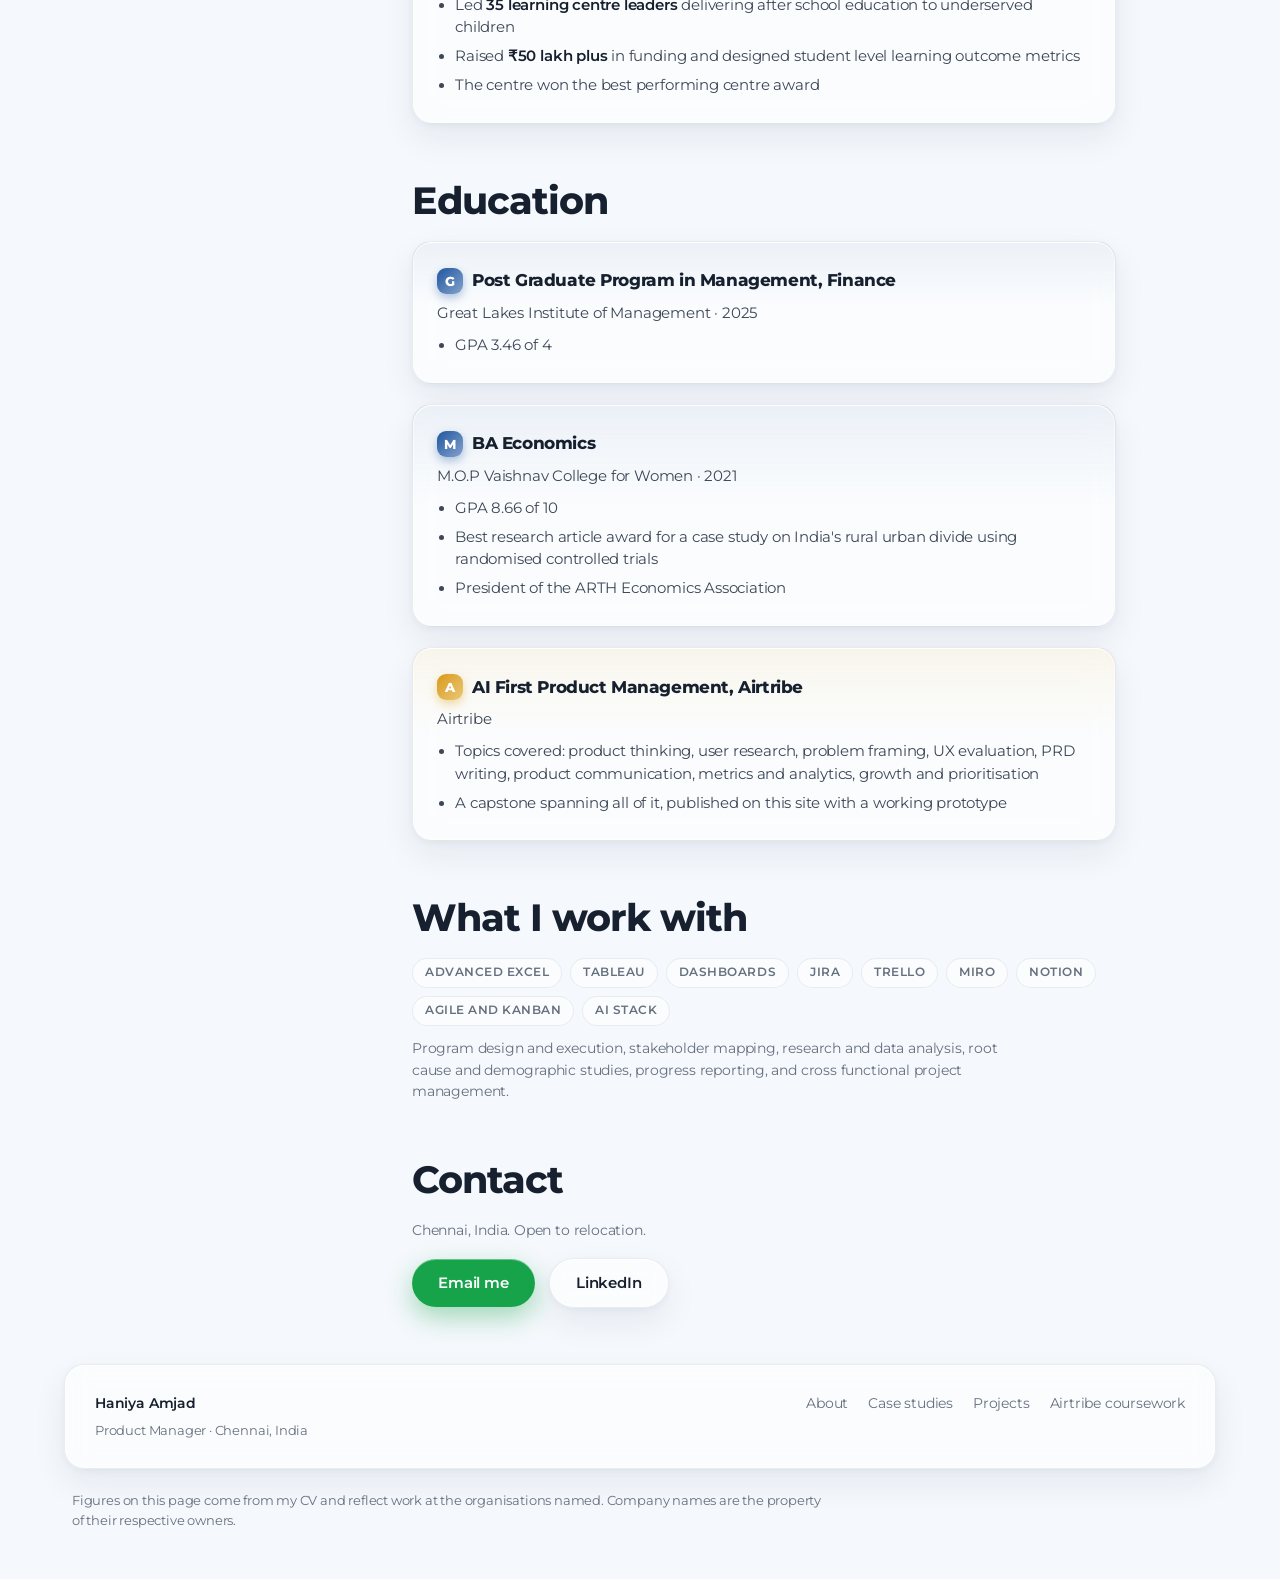
==== commit 3c51fc39: "Split case studies into Case studies and Airtribe coursework pages Case studies (index) is now an em" ====
--- a/index.html
+++ b/index.html
@@ -5,7 +5,7 @@
 <meta name="viewport" content="width=device-width, initial-scale=1">
 <title>About Haniya Amjad</title>
 <meta name="description" content="Product manager with 3+ years of experience, strongest in B2B, who works from the customer's side of the problem.">
-<link rel="stylesheet" href="assets/style.css?v=25">
+<link rel="stylesheet" href="assets/style.css?v=40">
 </head>
 <body style="--case:#16A34A; --case-soft:rgba(22,163,74,.10); --case-line:rgba(22,163,74,.30);">
 
@@ -19,6 +19,7 @@
       <a href="./" class="is-active">About</a>
       <a href="case-studies/">Case studies</a>
       <a href="case-studies/#projects">Projects</a>
+      <a href="case-studies/#airtribe">Airtribe coursework</a>
     </div>
   </div>
 </nav>
@@ -36,7 +37,14 @@
           customer's side of the problem, and I keep things simple on the way to the core of it.
         </p>
       </div>
-      <img class="hero-photo" src="assets/haniya.jpg" alt="Haniya Amjad" width="720" height="720">
+      <div class="hero-photo-wrap">
+        <span class="pm-orbit" aria-hidden="true"></span>
+        <img class="hero-photo" src="assets/haniya.jpg" alt="Haniya Amjad" width="720" height="720">
+        <span class="pm-badge pm-b1 case-scope" style="--c-l:#1e56a0; --c-d:#7fb0ff" aria-hidden="true"><span class="pm-badge-in"><svg viewBox="0 0 24 24" width="24" height="24"><rect x="3" y="13" width="4.2" height="8" rx="1.3" fill="currentColor" opacity=".3"/><rect x="9.9" y="8.5" width="4.2" height="12.5" rx="1.3" fill="currentColor" opacity=".55"/><rect x="16.8" y="3" width="4.2" height="18" rx="1.3" fill="currentColor"/></svg></span></span>
+        <span class="pm-badge pm-b2 case-scope" style="--c-l:#D99A00; --c-d:#f2b53d" aria-hidden="true"><span class="pm-badge-in"><svg viewBox="0 0 24 24" width="24" height="24"><circle cx="12" cy="12" r="9" fill="currentColor" opacity=".14"/><circle cx="12" cy="12" r="9" fill="none" stroke="currentColor" stroke-width="1.8"/><circle cx="12" cy="12" r="4.6" fill="none" stroke="currentColor" stroke-width="1.8"/><circle cx="12" cy="12" r="1.7" fill="currentColor"/></svg></span></span>
+        <span class="pm-badge pm-b3 case-scope" style="--c-l:#16A34A; --c-d:#3fd68a" aria-hidden="true"><span class="pm-badge-in"><svg viewBox="0 0 24 24" width="24" height="24"><circle cx="9" cy="8" r="3.6" fill="currentColor"/><path d="M2.5 20a6.5 6.5 0 0 1 13 0Z" fill="currentColor"/><circle cx="17.2" cy="9" r="2.8" fill="currentColor" opacity=".45"/><path d="M16 20h5.5a4.9 4.9 0 0 0-4.2-4.85" fill="currentColor" opacity=".45"/></svg></span></span>
+        <span class="pm-badge pm-b4 case-scope" style="--c-l:#1e56a0; --c-d:#7fb0ff" aria-hidden="true"><span class="pm-badge-in"><svg viewBox="0 0 24 24" width="24" height="24"><path d="M12 3a6 6 0 0 1 3.7 10.7c-.7.6-1.2 1.4-1.2 2.3H9.5c0-.9-.5-1.7-1.2-2.3A6 6 0 0 1 12 3Z" fill="currentColor" opacity=".2"/><path d="M12 3a6 6 0 0 1 3.7 10.7c-.7.6-1.2 1.4-1.2 2.3H9.5c0-.9-.5-1.7-1.2-2.3A6 6 0 0 1 12 3Z" fill="none" stroke="currentColor" stroke-width="1.8" stroke-linejoin="round"/><path d="M9.5 19h5M10.5 21.5h3" fill="none" stroke="currentColor" stroke-width="1.8" stroke-linecap="round"/></svg></span></span>
+      </div>
     </div>
   </div>
 </header>
@@ -61,26 +69,74 @@
     <h2 class="h2">How I work</h2>
   </div>
 
-  <div class="sticky-board reveal">
-    <button class="sticky case-scope" style="--c-l:#1e56a0; --c-d:#7fb0ff" aria-expanded="false">
-      <span class="st-t">Customer discovery comes first</span>
-      <span class="st-b">I start with the people the product is failing, in the field where they are. My research reaches the people who left, not only the ones who stayed.</span>
-    </button>
-
-    <button class="sticky case-scope" style="--c-l:#16A34A; --c-d:#3fd68a" aria-expanded="false">
-      <span class="st-t">First principles, stated simply</span>
-      <span class="st-b">I reduce a problem to its core and keep the answer simple enough that every stakeholder can repeat it, in one sentence.</span>
-    </button>
-
-    <button class="sticky case-scope" style="--c-l:#D99A00; --c-d:#f2b53d" aria-expanded="false">
-      <span class="st-t">Journeys designed for the outcome people feel</span>
-      <span class="st-b">A journey is a sequence of feelings, and the last one decides whether the person returns. I design the recovery so a bad moment costs a detour rather than the customer.</span>
-    </button>
-
-    <button class="sticky case-scope" style="--c-l:#1e56a0; --c-d:#7fb0ff" aria-expanded="false">
-      <span class="st-t">B2B Experience</span>
-      <span class="st-b">My shipped work is B2B. The buyer, the daily user and the decision maker define value differently, and I have run a product that serves all three at once.</span>
-    </button>
+  <p class="work-lede reveal">Strategic and empathy driven. I read an industry fast, reduce the problem to first principles,
+  and hold what users need and what the business needs in the same decision.</p>
+
+  <div class="work-panel reveal">
+    <ol class="work-flow">
+      <li class="wf case-scope" style="--c-l:#1e56a0; --c-d:#7fb0ff">
+        <span class="wf-ic"><svg viewBox="0 0 24 24" width="24" height="24" aria-hidden="true"><circle cx="12" cy="12" r="9" fill="currentColor" opacity=".14"/><circle cx="12" cy="12" r="9" fill="none" stroke="currentColor" stroke-width="1.8"/><path d="M12 12 16.5 7.5" stroke="currentColor" stroke-width="2" stroke-linecap="round"/><circle cx="12" cy="12" r="1.8" fill="currentColor"/><path d="M12 3v2M21 12h-2M12 21v-2M3 12h2" stroke="currentColor" stroke-width="1.8" stroke-linecap="round"/></svg></span>
+        <span class="wf-n">01</span>
+        <b class="wf-t">Read the industry fast</b>
+        <span class="wf-s">Market, money, and who pays for what</span>
+      </li>
+      <li class="wf case-scope" style="--c-l:#A67400; --c-d:#f2b53d">
+        <span class="wf-ic"><svg viewBox="0 0 24 24" width="24" height="24" aria-hidden="true"><path d="m12 3 9 5-9 5-9-5 9-5Z" fill="currentColor"/><path d="m3 12.5 9 5 9-5" fill="none" stroke="currentColor" stroke-width="1.8" stroke-linejoin="round" opacity=".6"/><path d="m3 16.5 9 5 9-5" fill="none" stroke="currentColor" stroke-width="1.8" stroke-linejoin="round" opacity=".3"/></svg></span>
+        <span class="wf-n">02</span>
+        <b class="wf-t">Decode first principles</b>
+        <span class="wf-s">Strip the problem to what must be true</span>
+      </li>
+      <li class="wf case-scope" style="--c-l:#16A34A; --c-d:#3fd68a">
+        <span class="wf-ic"><svg viewBox="0 0 24 24" width="24" height="24" aria-hidden="true"><path d="M12 4v16M5 20h14" stroke="currentColor" stroke-width="1.8" stroke-linecap="round"/><path d="M4 8h16" stroke="currentColor" stroke-width="1.8" stroke-linecap="round"/><path d="M7 8 4 14h6L7 8Z" fill="currentColor" opacity=".25"/><path d="M7 8 4 14h6L7 8Z" fill="none" stroke="currentColor" stroke-width="1.6" stroke-linejoin="round"/><path d="M17 8l-3 6h6l-3-6Z" fill="currentColor" opacity=".25"/><path d="M17 8l-3 6h6l-3-6Z" fill="none" stroke="currentColor" stroke-width="1.6" stroke-linejoin="round"/></svg></span>
+        <span class="wf-n">03</span>
+        <b class="wf-t">Balance user and business</b>
+        <span class="wf-s">Experience that grows the business</span>
+      </li>
+    </ol>
+
+    <div class="wb-scroll">
+    <svg class="wb-svg" viewBox="0 0 720 300" role="img" aria-label="A balance. User experience on one side, business growth on the other, resting on first principles.">
+      <rect class="wb-pill" x="282" y="14" width="156" height="30" rx="15"/>
+      <text class="wb-pill-t" x="360" y="34" text-anchor="middle">Growth decision</text>
+      <path class="wb-strut" d="M360 44v46"/>
+
+      <rect class="wb-beam" x="60" y="94" width="600" height="7" rx="3.5"/>
+      <circle class="wb-pivot" cx="360" cy="97.5" r="10"/>
+
+      <path class="wb-string" d="M140 101v30M580 101v30"/>
+
+      <g class="wb-side wb-user">
+        <rect class="wb-pan" x="24" y="131" width="232" height="118" rx="18"/>
+        <text class="wb-hd" x="140" y="163" text-anchor="middle">User experience</text>
+        <rect class="wb-tag" x="38" y="182" width="62" height="24" rx="12"/><text class="wb-tag-t" x="69" y="198" text-anchor="middle">Empathy</text>
+        <rect class="wb-tag" x="108" y="182" width="66" height="24" rx="12"/><text class="wb-tag-t" x="141" y="198" text-anchor="middle">Research</text>
+        <rect class="wb-tag" x="182" y="182" width="62" height="24" rx="12"/><text class="wb-tag-t" x="213" y="198" text-anchor="middle">Journeys</text>
+        <text class="wb-sub" x="140" y="232" text-anchor="middle">What people need to feel</text>
+      </g>
+
+      <g class="wb-side wb-biz">
+        <rect class="wb-pan" x="464" y="131" width="232" height="118" rx="18"/>
+        <text class="wb-hd" x="580" y="163" text-anchor="middle">Business growth</text>
+        <rect class="wb-tag" x="482" y="182" width="62" height="24" rx="12"/><text class="wb-tag-t" x="513" y="198" text-anchor="middle">Revenue</text>
+        <rect class="wb-tag" x="552" y="182" width="56" height="24" rx="12"/><text class="wb-tag-t" x="580" y="198" text-anchor="middle">Margin</text>
+        <rect class="wb-tag" x="616" y="182" width="66" height="24" rx="12"/><text class="wb-tag-t" x="649" y="198" text-anchor="middle">Retention</text>
+        <text class="wb-sub" x="580" y="232" text-anchor="middle">What the business needs to grow</text>
+      </g>
+
+      <g class="wb-side wb-core">
+        <path class="wb-fulcrum" d="M360 104 318 212h84L360 104Z"/>
+        <text class="wb-hd" x="360" y="244" text-anchor="middle">First principles</text>
+        <text class="wb-sub" x="360" y="264" text-anchor="middle">What must be true for this to work</text>
+      </g>
+    </svg>
+    </div>
+
+    <p class="work-base-k">What this stands on</p>
+    <div class="work-base">
+      <span class="wb-chip case-scope" style="--c-l:#1e56a0; --c-d:#7fb0ff"><svg viewBox="0 0 24 24" width="24" height="24" aria-hidden="true"><path d="m12 2.5 8 4.5v10l-8 4.5-8-4.5V7l8-4.5Z" fill="currentColor" opacity=".16"/><path d="m12 2.5 8 4.5v10l-8 4.5-8-4.5V7l8-4.5Z" fill="none" stroke="currentColor" stroke-width="1.8" stroke-linejoin="round"/><path d="M4 7l8 4.5L20 7M12 11.5v10" fill="none" stroke="currentColor" stroke-width="1.8" stroke-linejoin="round"/></svg>Product building</span>
+      <span class="wb-chip case-scope" style="--c-l:#16A34A; --c-d:#3fd68a"><svg viewBox="0 0 24 24" width="24" height="24" aria-hidden="true"><rect x="3" y="7" width="18" height="13" rx="2.5" fill="currentColor" opacity=".16"/><rect x="3" y="7" width="18" height="13" rx="2.5" fill="none" stroke="currentColor" stroke-width="1.8"/><path d="M8 7V5.5A2.5 2.5 0 0 1 10.5 3h3A2.5 2.5 0 0 1 16 5.5V7M3 12.5h18" fill="none" stroke="currentColor" stroke-width="1.8"/></svg>Business development</span>
+      <span class="wb-chip case-scope" style="--c-l:#A67400; --c-d:#f2b53d"><svg viewBox="0 0 24 24" width="24" height="24" aria-hidden="true"><path d="m2.5 9 9.5-4.5L21.5 9 12 13.5 2.5 9Z" fill="currentColor"/><path d="M6.5 11.2v4.3c0 1.6 2.5 3 5.5 3s5.5-1.4 5.5-3v-4.3" fill="none" stroke="currentColor" stroke-width="1.8" stroke-linecap="round" opacity=".7"/><path d="M21.5 9v5" stroke="currentColor" stroke-width="1.8" stroke-linecap="round" opacity=".7"/></svg>MBA, finance</span>
+    </div>
   </div>
 </section>
 
@@ -254,6 +310,7 @@
         <a href="./">About</a>
         <a href="case-studies/">Case studies</a>
         <a href="case-studies/#projects">Projects</a>
+        <a href="case-studies/#airtribe">Airtribe coursework</a>
       </div>
     </div>
     <p class="footer-legal">
@@ -263,6 +320,6 @@
   </div>
 </footer>
 
-<script src="assets/main.js?v=25"></script>
+<script src="assets/main.js?v=40"></script>
 </body>
 </html>
--- a/assets/style.css
+++ b/assets/style.css
@@ -24,7 +24,8 @@
   --bg: #F5F8FC;
   --bg-alt: #EDF2F8;
   --bg-sunken: #E5ECF4;
-  --surface: rgba(255, 255, 255, 0.72);
+  --surface: rgba(255, 255, 255, 0.62);
+  --surface-strong: rgba(255, 255, 255, 0.84);
   --surface-solid: #ffffff;
   --text: #16202E;
   --text-mid: #3C4757;
@@ -42,22 +43,26 @@
   --shadow-sm: 0 2px 8px rgba(25,50,100,.05), 0 14px 34px rgba(25,50,100,.07);
   --shadow-md: 0 6px 18px rgba(25,50,100,.08), 0 28px 60px rgba(25,50,100,.12);
   --shadow-lg: 0 10px 24px rgba(25,50,100,.10), 0 40px 90px rgba(25,50,100,.16);
-  --glass-edge: inset 0 1px 0 rgba(255,255,255,.85), inset 0 0 0 1px rgba(255,255,255,.45);
+  --glass-edge: inset 0 1px 0 rgba(255,255,255,.9), inset 0 0 0 1px rgba(255,255,255,.55);
+  --hair: rgba(22, 40, 70, 0.08);
   --gloss: linear-gradient(180deg, rgba(255,255,255,.55), rgba(255,255,255,0) 55%);
 
-  --wash-a: rgba(30, 86, 160, 0.11);
-  --wash-b: rgba(217, 154, 0, 0.11);
-  --wash-c: rgba(22, 163, 74, 0.09);
+  --wash-a: rgba(30, 86, 160, 0.16);
+  --wash-b: rgba(217, 154, 0, 0.14);
+  --wash-c: rgba(22, 163, 74, 0.12);
 
   --radius-sm: 14px;
   --radius: 20px;
-  --radius-lg: 28px;
+  --radius-lg: 26px;
+  --radius-xl: 32px;
+  --lift: -3px;
 
   --wrap: 1000px;
   --wrap-wide: 1200px;
   --nav-h: 70px;
 
   --ease: cubic-bezier(.22,.61,.36,1);
+  --dur: .3s;
 }
 
 @media (prefers-color-scheme: dark) {
@@ -65,7 +70,9 @@
     --bg: #0B1017;
     --bg-alt: #101724;
     --bg-sunken: #0D131D;
-    --surface: rgba(23, 31, 44, 0.66);
+    --surface: rgba(23, 31, 44, 0.62);
+    --surface-strong: rgba(23, 31, 44, 0.86);
+    --hair: rgba(255, 255, 255, 0.08);
     --surface-solid: #151D2A;
     --text: #F2F5F9;
     --text-mid: #CBD3DD;
@@ -78,9 +85,9 @@
     --shadow-lg: 0 10px 24px rgba(0,0,0,.40), 0 40px 90px rgba(0,0,0,.55);
     --glass-edge: inset 0 1px 0 rgba(255,255,255,.09), inset 0 0 0 1px rgba(255,255,255,.06);
     --gloss: linear-gradient(180deg, rgba(255,255,255,.06), rgba(255,255,255,0) 55%);
-    --wash-a: rgba(80, 140, 230, 0.13);
-    --wash-b: rgba(240, 180, 40, 0.08);
-    --wash-c: rgba(50, 200, 110, 0.08);
+    --wash-a: rgba(80, 140, 230, 0.16);
+    --wash-b: rgba(240, 180, 40, 0.10);
+    --wash-c: rgba(50, 200, 110, 0.10);
   }
 }
 
@@ -88,7 +95,9 @@
   --bg: #0B1017;
   --bg-alt: #101724;
   --bg-sunken: #0D131D;
-  --surface: rgba(23, 31, 44, 0.66);
+  --surface: rgba(23, 31, 44, 0.62);
+  --surface-strong: rgba(23, 31, 44, 0.86);
+  --hair: rgba(255, 255, 255, 0.08);
   --surface-solid: #151D2A;
   --text: #F2F5F9;
   --text-mid: #CBD3DD;
@@ -101,9 +110,9 @@
   --shadow-lg: 0 10px 24px rgba(0,0,0,.40), 0 40px 90px rgba(0,0,0,.55);
   --glass-edge: inset 0 1px 0 rgba(255,255,255,.09), inset 0 0 0 1px rgba(255,255,255,.06);
   --gloss: linear-gradient(180deg, rgba(255,255,255,.06), rgba(255,255,255,0) 55%);
-  --wash-a: rgba(80, 140, 230, 0.13);
-  --wash-b: rgba(240, 180, 40, 0.08);
-  --wash-c: rgba(50, 200, 110, 0.08);
+  --wash-a: rgba(80, 140, 230, 0.16);
+  --wash-b: rgba(240, 180, 40, 0.10);
+  --wash-c: rgba(50, 200, 110, 0.10);
 }
 
 /* ---------- Reset ---------- */
@@ -149,7 +158,7 @@
 .wrap-wide { width: 100%; max-width: var(--wrap-wide); margin: 0 auto; padding: 0 24px; }
 section { position: relative; }
 .section { padding: 60px 0 40px; }
-.section-sm { padding: 34px 0 14px; }
+.section-sm { padding: 40px 0 16px; }
 .section-alt { background: var(--bg-alt); }
 .skip {
   position: absolute; left: -9999px; top: 0; z-index: 200;
@@ -170,8 +179,11 @@
   backdrop-filter: saturate(170%) blur(18px);
   -webkit-backdrop-filter: saturate(170%) blur(18px);
   border-radius: 100px;
+  border: 1px solid var(--hair);
   box-shadow: var(--glass-edge), var(--shadow-sm);
-}
+  transition: box-shadow var(--dur) var(--ease), background var(--dur) var(--ease);
+}
+.nav.is-scrolled .nav-in { background: var(--surface-strong); box-shadow: var(--glass-edge), var(--shadow-md); }
 .nav-logo {
   font-family: var(--font-display); font-weight: 650; font-size: 14.5px;
   letter-spacing: -0.02em; margin-right: auto; white-space: nowrap;
@@ -209,13 +221,13 @@
 
 /* ---------- Type utilities ---------- */
 .eyebrow {
-  font-size: 12px; font-weight: 650; letter-spacing: .08em; text-transform: uppercase;
+  font-size: 11.5px; font-weight: 700; letter-spacing: .12em; text-transform: uppercase;
   color: var(--case); margin: 0 0 14px;
 }
 .eyebrow-muted { color: var(--muted); }
-.h-display { font-size: clamp(40px, 7.2vw, 76px); line-height: 1.04; letter-spacing: -0.032em; }
-.h1 { font-size: clamp(34px, 5.4vw, 56px); letter-spacing: -0.03em; }
-.h2 { font-size: clamp(27px, 3.6vw, 40px); letter-spacing: -0.026em; }
+.h-display { font-size: clamp(36px, 7.2vw, 76px); line-height: 1.04; letter-spacing: -0.032em; text-wrap: balance; }
+.h1 { font-size: clamp(32px, 5.4vw, 56px); letter-spacing: -0.03em; text-wrap: balance; }
+.h2 { font-size: clamp(26px, 3.6vw, 38px); letter-spacing: -0.026em; text-wrap: balance; }
 .h3 { font-size: clamp(20px, 2.2vw, 26px); letter-spacing: -0.018em; }
 .h4 { font-size: 18px; letter-spacing: -0.014em; }
 .lede { font-size: clamp(18px, 2.1vw, 23px); line-height: 1.45; color: var(--text-mid); font-weight: 400; letter-spacing: -0.014em; }
@@ -255,13 +267,13 @@
   cursor: pointer; font-family: inherit;
 }
 .btn:hover {
-  transform: translateY(-2px);
+  transform: translateY(var(--lift));
   box-shadow: inset 0 1px 0 rgba(255,255,255,.4),
               0 14px 32px color-mix(in srgb, var(--case) 44%, transparent);
 }
 .btn:active { transform: translateY(0) scale(.98); }
 .btn-ghost {
-  background: var(--surface); color: var(--text); border: 0;
+  background: var(--surface); color: var(--text); border: 1px solid var(--hair);
   backdrop-filter: blur(10px); -webkit-backdrop-filter: blur(10px);
   box-shadow: var(--glass-edge), var(--shadow-sm);
 }
@@ -273,14 +285,26 @@
   color: var(--case); font-size: 15px; font-weight: 500;
 }
 .link-arrow::after { content: "›"; font-size: 1.25em; line-height: 1; transition: transform .25s var(--ease); }
-.link-arrow:hover::after { transform: translateX(3px); }
+.link-arrow:hover::after { transform: translateX(4px); }
+.link-arrow {
+  background: linear-gradient(currentColor, currentColor) no-repeat 0 100% / 0 1.5px;
+  padding-bottom: 2px;
+  transition: background-size .35s var(--ease);
+}
+.link-arrow:hover { background-size: calc(100% - 14px) 1.5px; }
 
 /* ---------- Case hero ---------- */
-.case-hero { padding: 72px 0 56px; border-bottom: 1px solid var(--line-soft); position: relative; overflow: hidden; }
+.case-hero { padding: 72px 0 0; border-bottom: 0; position: relative; overflow: hidden; }
+.case-hero .wrap::after {
+  content: ""; display: block; height: 1px; margin-top: 52px;
+  background: linear-gradient(90deg, var(--case-line), var(--line-soft) 45%, transparent);
+}
 .case-hero::before {
   content: ""; position: absolute; inset: -40% 40% 40% -10%;
   background: radial-gradient(closest-side, var(--case-soft), transparent 70%);
   pointer-events: none; opacity: .9;
+  -webkit-mask-image: linear-gradient(180deg, #000 55%, transparent 100%);
+  mask-image: linear-gradient(180deg, #000 55%, transparent 100%);
 }
 .case-hero > * { position: relative; }
 .case-hero h1 { margin: 18px 0 0; max-width: 20ch; }
@@ -308,12 +332,12 @@
   display: grid; grid-template-columns: repeat(auto-fit, minmax(190px, 1fr)); gap: 18px;
 }
 .metric {
-  background: var(--surface); border: 0; border-radius: var(--radius);
+  background: var(--surface); border: 1px solid var(--hair); border-radius: var(--radius);
   backdrop-filter: blur(14px); -webkit-backdrop-filter: blur(14px);
   padding: 26px 24px; box-shadow: var(--glass-edge), var(--shadow-sm);
 }
 .metric .num {
-  font-family: var(--font-display); font-size: clamp(30px, 4vw, 42px); font-weight: 750;
+  font-family: var(--font-display); font-size: clamp(28px, 3.6vw, 38px); font-variant-numeric: tabular-nums; font-weight: 750;
   letter-spacing: -0.03em; line-height: 1; color: var(--case); display: block;
 }
 .metric .lbl { display: block; margin-top: 12px; font-size: 14px; line-height: 1.4; color: var(--text-mid); }
@@ -386,7 +410,10 @@
 th {
   font-size: 11.5px; font-weight: 700; letter-spacing: .05em; text-transform: uppercase;
   color: var(--muted); border-bottom: 1px solid var(--line); white-space: nowrap;
-}
+  background: color-mix(in srgb, var(--surface-solid) 40%, transparent);
+}
+th:first-child { border-radius: 10px 0 0 0; }
+th:last-child { border-radius: 0 10px 0 0; }
 tbody tr:last-child td { border-bottom: 0; }
 td strong { font-weight: 600; }
 .t-num { font-family: var(--font-mono); font-size: 13.5px; white-space: nowrap; }
@@ -396,7 +423,7 @@
 
 /* ---------- Diagram frame ---------- */
 .diagram {
-  margin: 26px 0; border: 0; border-radius: var(--radius-lg);
+  margin: 26px 0; border: 1px solid var(--hair); border-radius: var(--radius-lg);
   background: var(--surface); overflow: hidden;
   backdrop-filter: blur(12px); -webkit-backdrop-filter: blur(12px);
   box-shadow: var(--glass-edge), var(--shadow-sm);
@@ -452,7 +479,7 @@
 .grid-4 { grid-template-columns: repeat(auto-fit, minmax(210px, 1fr)); }
 
 .card {
-  background: var(--surface); border: 0; border-radius: var(--radius);
+  background: var(--surface); border: 1px solid var(--hair); border-radius: var(--radius);
   backdrop-filter: blur(14px); -webkit-backdrop-filter: blur(14px);
   padding: 26px 24px; box-shadow: var(--glass-edge), var(--shadow-sm);
 }
@@ -463,13 +490,13 @@
 /* Case index cards */
 .case-card {
   display: flex; flex-direction: column;
-  background: var(--surface); border: 0; border-radius: var(--radius-lg);
+  background: var(--surface); border: 1px solid var(--hair); border-radius: var(--radius-lg);
   backdrop-filter: blur(14px); -webkit-backdrop-filter: blur(14px);
   padding: 28px 26px 26px; box-shadow: var(--glass-edge), var(--shadow-sm);
   transition: transform .35s var(--ease), box-shadow .35s var(--ease);
   height: 100%;
 }
-.case-card:hover { transform: translateY(-4px); box-shadow: var(--glass-edge), var(--shadow-md); }
+.case-card:hover { transform: translateY(var(--lift)); box-shadow: var(--glass-edge), var(--shadow-md); }
 .case-card .case-card-top { display: flex; align-items: center; justify-content: space-between; gap: 12px; margin-bottom: 20px; }
 .case-card .co { font-family: var(--font-display); font-size: 15px; font-weight: 700; letter-spacing: -0.01em; }
 .case-card h3 { font-size: 21px; line-height: 1.22; letter-spacing: -0.018em; margin-bottom: 12px; }
@@ -487,7 +514,7 @@
   box-shadow: var(--glass-edge);
   transition: box-shadow .25s var(--ease), transform .25s var(--ease);
 }
-.artifact:hover { transform: translateY(-2px); box-shadow: var(--glass-edge), var(--shadow-sm); }
+.artifact:hover { transform: translateY(var(--lift)); box-shadow: var(--glass-edge), var(--shadow-sm); }
 .artifact .a-ic { flex: 0 0 auto; width: 30px; height: 30px; display: grid; place-items: center;
   border-radius: 8px; background: var(--bg-alt); font-size: 13px; }
 .artifact .a-t { font-size: 14px; font-weight: 500; line-height: 1.25; }
@@ -499,13 +526,21 @@
   border-left: 1px solid var(--line-soft); padding-left: 20px;
 }
 .toc-t { font-size: 11.5px; font-weight: 700; letter-spacing: .06em; text-transform: uppercase; color: var(--muted); margin-bottom: 14px; }
-.toc a { display: block; font-size: 13.5px; color: var(--muted); padding: 5px 0; line-height: 1.35;
+.toc a { display: block; font-size: 14px; color: var(--muted); padding: 6px 0; line-height: 1.35; position: relative;
   transition: color .2s var(--ease); }
-.toc a:hover, .toc a.is-active { color: var(--case); }
+.toc a::before {
+  content: ""; position: absolute; left: -21px; top: 8px; bottom: 8px; width: 2px; border-radius: 2px;
+  background: var(--case); opacity: 0; transform: scaleY(.4);
+  transition: opacity .25s var(--ease), transform .25s var(--ease);
+}
+.toc a:hover, .toc a.is-active { color: var(--text); }
+.toc a.is-active { font-weight: 600; }
+.toc a.is-active::before { opacity: 1; transform: none; }
 .case-layout { display: grid; grid-template-columns: 1fr; gap: 48px; }
 @media (min-width: 1080px) {
-  .case-layout { grid-template-columns: 1fr 200px; align-items: start; }
+  .case-layout { grid-template-columns: 200px 1fr; align-items: start; }
   .case-layout .case-main { min-width: 0; }
+  .case-layout .toc { order: -1; }
 }
 @media (max-width: 1079px) { .toc { display: none; } }
 
@@ -515,13 +550,14 @@
 .footer-in {
   display: flex; flex-wrap: wrap; gap: 28px; justify-content: space-between; align-items: flex-start;
   background: var(--surface); backdrop-filter: blur(12px); -webkit-backdrop-filter: blur(12px);
+  border: 1px solid var(--hair);
   border-radius: var(--radius); box-shadow: var(--glass-edge), var(--shadow-sm);
   padding: 28px 30px;
 }
 .footer a { color: var(--muted); }
 .footer a:hover { color: var(--text); }
 .footer-links { display: flex; flex-wrap: wrap; gap: 20px; }
-.footer-legal { color: var(--muted); font-size: 12.5px; margin-top: 22px; line-height: 1.6; padding: 0 8px; }
+.footer-legal { color: var(--muted); font-size: 12.5px; margin-top: 22px; line-height: 1.6; padding: 0 8px; max-width: 86ch; }
 
 /* ---------- Prev / next ---------- */
 .pager { display: grid; grid-template-columns: repeat(auto-fit, minmax(260px, 1fr)); gap: 16px; margin-top: 8px; }
@@ -530,12 +566,12 @@
   background: var(--surface); box-shadow: var(--glass-edge);
   transition: box-shadow .25s var(--ease), transform .25s var(--ease);
 }
-.pager a:hover { transform: translateY(-2px); box-shadow: var(--glass-edge), var(--shadow-sm); }
+.pager a:hover { transform: translateY(var(--lift)); box-shadow: var(--glass-edge), var(--shadow-sm); }
 .pager .dir { font-size: 11.5px; font-weight: 700; letter-spacing: .06em; text-transform: uppercase; color: var(--muted); }
 .pager .ttl { font-family: var(--font-display); font-size: 17px; font-weight: 600; letter-spacing: -0.014em; margin-top: 8px; display: block; }
 
 /* ---------- Reveal on scroll ---------- */
-.reveal { opacity: 0; transform: translateY(14px); transition: opacity .7s var(--ease), transform .7s var(--ease); }
+.reveal { opacity: 0; transform: translateY(18px); transition: opacity .8s var(--ease), transform .8s var(--ease); }
 .reveal.is-in { opacity: 1; transform: none; }
 @media (prefers-reduced-motion: reduce) { .reveal { opacity: 1; transform: none; } }
 
@@ -617,7 +653,7 @@
 
 /* livelier cards */
 .metric { transition: transform .3s var(--ease), box-shadow .3s var(--ease); }
-.metric:hover { transform: translateY(-3px); box-shadow: var(--glass-edge), var(--shadow-md); }
+.metric:hover { transform: translateY(var(--lift)); box-shadow: var(--glass-edge), var(--shadow-md); }
 
 /* ==========================================================================
    Feature rows, in the Michelle Gore structure, glass treatment
@@ -632,33 +668,35 @@
 .case-rows { display: grid; gap: 20px; }
 .case-row {
   display: grid; grid-template-columns: 1.15fr .85fr;
-  border: 0; border-radius: var(--radius-lg);
+  border: 1px solid var(--hair); border-radius: var(--radius-lg);
   overflow: hidden; background: var(--surface);
   backdrop-filter: blur(16px); -webkit-backdrop-filter: blur(16px);
   box-shadow: var(--glass-edge), var(--shadow-sm);
   transition: transform .3s var(--ease), box-shadow .3s var(--ease);
   min-height: 210px;
 }
-.case-row:hover { transform: translateY(-5px); box-shadow: var(--glass-edge), var(--shadow-md); }
-.row-txt { padding: 28px 30px 26px; display: flex; flex-direction: column; align-items: flex-start; }
+.case-row:hover { transform: translateY(var(--lift)); box-shadow: var(--glass-edge), var(--shadow-md); }
+.row-txt { padding: 28px 30px 26px; display: flex; flex-direction: column; align-items: flex-start; position: relative; }
 .row-co {
   display: inline-flex; align-items: center; gap: 10px;
-  font-size: 11px; font-weight: 800; letter-spacing: .13em; text-transform: uppercase;
+  font-size: 11.5px; font-weight: 800; letter-spacing: .13em; text-transform: uppercase;
   color: var(--case);
 }
 .row-cat {
-  font-size: 10px; font-weight: 700; letter-spacing: .08em;
+  font-size: 10.5px; font-weight: 700; letter-spacing: .08em;
   color: var(--muted); background: color-mix(in srgb, var(--surface-solid) 70%, transparent);
   box-shadow: inset 0 0 0 1px var(--line-soft);
   border: 0; border-radius: 100px; padding: 3px 10px;
 }
-.row-txt h3 { font-size: clamp(19px, 2.5vw, 26px); line-height: 1.18; letter-spacing: -0.02em; margin: 12px 0 10px; }
-.row-txt p { font-size: 14.5px; color: var(--muted); margin: 0 0 14px; }
+.row-txt h3 { font-size: clamp(20px, 2.5vw, 25px); line-height: 1.18; letter-spacing: -0.02em; margin: 14px 0 10px; text-wrap: balance; }
+.row-txt p { font-size: 15px; line-height: 1.5; color: var(--text-mid); margin: 0 0 16px; }
 .row-txt .card-tags { margin: 0 0 16px; }
 .row-txt .link-arrow {
   margin-top: auto;
   font-size: 12px; font-weight: 800; letter-spacing: .1em; text-transform: uppercase;
 }
+.case-row:hover .link-arrow::after { transform: translateX(4px); }
+.case-row:hover .link-arrow { background-size: calc(100% - 14px) 1.5px; }
 .row-preview {
   position: relative; overflow: hidden;
   border-left: 0;
@@ -697,7 +735,7 @@
 .chat-band {
   margin: 52px 0 24px;
   position: relative; overflow: hidden;
-  border: 0; border-radius: 32px;
+  border: 1px solid var(--hair); border-radius: var(--radius-xl);
   background: var(--surface);
   backdrop-filter: blur(16px); -webkit-backdrop-filter: blur(16px);
   box-shadow: var(--glass-edge), var(--shadow-md);
@@ -768,7 +806,8 @@
 .sticky {
   position: relative; text-align: left; border: 0; cursor: pointer;
   font-family: inherit; width: 100%;
-  padding: 26px 24px 22px; border-radius: 22px;
+  padding: 26px 24px 22px; border-radius: var(--radius-lg);
+  border: 1px solid var(--hair);
   background-color: var(--surface);
   background-image: var(--gloss);
   backdrop-filter: blur(14px); -webkit-backdrop-filter: blur(14px);
@@ -796,9 +835,9 @@
   font-size: 14px; line-height: 1.55; color: var(--text-mid);
   transition: max-height .5s var(--ease), opacity .35s var(--ease), margin .35s var(--ease);
 }
-.sticky:hover { transform: translateY(-4px); box-shadow: var(--glass-edge), var(--shadow-md); }
+.sticky:hover { transform: translateY(var(--lift)); box-shadow: var(--glass-edge), var(--shadow-md); }
 .sticky.open {
-  transform: translateY(-4px); z-index: 2;
+  transform: translateY(var(--lift)); z-index: 2;
   box-shadow: var(--glass-edge), var(--shadow-md);
 }
 .sticky.open .st-b { max-height: 400px; opacity: 1; margin-top: 14px; }
@@ -810,7 +849,7 @@
 .hero-photo {
   flex: 0 0 auto;
   width: 218px; height: 218px;
-  border-radius: 36px;
+  border-radius: var(--radius-xl);
   object-fit: cover;
   border: 0;
   box-shadow: 0 0 0 10px var(--surface), var(--glass-edge), var(--shadow-md);
@@ -819,3 +858,420 @@
   .hero-split { flex-direction: column-reverse; align-items: flex-start; gap: 26px; }
   .hero-photo { width: 148px; height: 148px; border-radius: 26px; box-shadow: 0 0 0 8px var(--surface), var(--shadow-md); }
 }
+
+
+/* ==========================================================================
+   Polish pass, v26. Same soft glass theme, tuned depth, rhythm and detail.
+   ========================================================================== */
+
+/* Atmosphere: two slow colour orbs behind the page so frosted panels have
+   something to frost. Chrome palette only. Fixed layer, GPU composited. */
+body::before, body::after {
+  content: ""; position: fixed; z-index: -1; pointer-events: none;
+  border-radius: 50%; filter: blur(70px);
+  will-change: transform;
+}
+body::before {
+  width: 46vw; height: 46vw; max-width: 620px; max-height: 620px;
+  left: -14vw; top: 8vh;
+  background: radial-gradient(circle at 40% 40%, var(--wash-a), transparent 70%);
+  animation: orb-a 42s ease-in-out infinite alternate;
+}
+body::after {
+  width: 40vw; height: 40vw; max-width: 560px; max-height: 560px;
+  right: -12vw; top: 46vh;
+  background: radial-gradient(circle at 60% 50%, var(--wash-b), transparent 70%);
+  animation: orb-b 50s ease-in-out infinite alternate;
+}
+@keyframes orb-a { from { transform: translate(0, 0) scale(1); } to { transform: translate(9vw, 12vh) scale(1.12); } }
+@keyframes orb-b { from { transform: translate(0, 0) scale(1); } to { transform: translate(-8vw, -14vh) scale(1.08); } }
+@media (prefers-reduced-motion: reduce) { body::before, body::after { animation: none; } }
+@media (max-width: 720px) { body::before, body::after { filter: blur(50px); } }
+
+/* Reading progress inside the nav pill */
+.nav-in { position: relative; overflow: hidden; }
+.nav-in::after {
+  content: ""; position: absolute; left: 22px; right: 22px; bottom: 0; height: 2px;
+  border-radius: 2px;
+  background: var(--case);
+  transform-origin: 0 50%;
+  transform: scaleX(var(--progress, 0));
+  opacity: .9;
+  transition: transform .12s linear;
+}
+.nav-in .nav-links, .nav-in .nav-logo, .nav-in .nav-toggle { position: relative; z-index: 1; }
+@media (max-width: 720px) { .nav-in { overflow: visible; } .nav-in::after { display: none; } }
+
+/* Case row numbering, 01 .. 07, for an editorial rhythm without markup changes */
+.case-rows { counter-reset: row; }
+.case-rows .case-row .row-txt::before {
+  counter-increment: row;
+  content: "0" counter(row);
+  position: absolute; top: 30px; right: 26px;
+  font-family: var(--font-mono); font-size: 11.5px; letter-spacing: .1em;
+  color: var(--muted); opacity: .7;
+}
+.case-rows .case-row:nth-child(n+10) .row-txt::before { content: counter(row); }
+
+/* Row entrance: soft rise, staggered, re-runs when a view is shown */
+@keyframes rise { from { opacity: 0; transform: translateY(16px); } to { opacity: 1; transform: none; } }
+.case-rows .case-row { animation: rise .55s var(--ease) both; }
+.case-rows .case-row:nth-child(1) { animation-delay: .04s; }
+.case-rows .case-row:nth-child(2) { animation-delay: .10s; }
+.case-rows .case-row:nth-child(3) { animation-delay: .16s; }
+.case-rows .case-row:nth-child(4) { animation-delay: .22s; }
+.case-rows .case-row:nth-child(5) { animation-delay: .28s; }
+.case-rows .case-row:nth-child(6) { animation-delay: .34s; }
+.case-rows .case-row:nth-child(7) { animation-delay: .40s; }
+.case-rows .case-row:nth-child(n+8) { animation-delay: .46s; }
+
+/* Preview panel: glass sheen and a quieter hover */
+.row-preview::after {
+  content: ""; position: absolute; inset: 0; z-index: 1; pointer-events: none;
+  background: linear-gradient(160deg, rgba(255,255,255,.42), rgba(255,255,255,0) 48%);
+  mix-blend-mode: soft-light;
+}
+.row-preview { transition: filter .35s var(--ease); }
+.case-row:hover .row-preview { filter: saturate(1.12); }
+.case-row:hover .pv-art { transform: translateY(-4px) scale(1.03); }
+@media (max-width: 700px) { .case-rows .case-row .row-txt::before { top: 26px; right: 22px; } }
+
+/* Home hero: breathing room */
+.home-hero { padding: 76px 0 12px; }
+.home-hero .lede { margin-top: 22px; }
+.case-rows { margin-top: 28px; }
+
+/* Prose rhythm inside case studies */
+.prose h2 { margin: 0 0 20px; }
+.prose > p, .prose > ul, .prose > ol { max-width: 68ch; }
+.prose ul li::marker, .prose ol li::marker { color: var(--case); }
+
+/* Callouts and notes sit with the glass family */
+.callout { box-shadow: var(--glass-edge); }
+.note { border-color: var(--line); background: color-mix(in srgb, var(--bg-alt) 70%, transparent); }
+
+/* Diagram frame: header rule */
+.diagram-head { padding-bottom: 16px; border-bottom: 1px solid var(--line-soft); margin-bottom: 4px; }
+
+/* Hairline family */
+.meta-strip { border: 1px solid var(--hair); }
+.tag-plain { border: 1px solid var(--hair); box-shadow: none; }
+.card-tags span { box-shadow: inset 0 0 0 1px var(--hair); }
+.pager a { border: 1px solid var(--hair); }
+.artifact { border: 1px solid var(--hair); }
+
+/* Back link: pill on hover */
+.back-link { padding: 6px 12px 6px 8px; margin-left: -8px; border-radius: 100px; transition: background .25s var(--ease), color .25s var(--ease); }
+.back-link:hover { background: var(--surface); color: var(--case); }
+
+/* Footer breathing */
+.footer { padding: 40px 0 48px; }
+
+/* Scrollbar, thin and quiet on desktop */
+@media (min-width: 900px) {
+  ::-webkit-scrollbar { width: 10px; }
+  ::-webkit-scrollbar-thumb { background: color-mix(in srgb, var(--muted) 45%, transparent); border-radius: 100px; border: 3px solid transparent; background-clip: padding-box; }
+  ::-webkit-scrollbar-track { background: transparent; }
+}
+
+/* ==========================================================================
+   How I work: minimal accordion list with a clear open affordance (v29)
+   ========================================================================== */
+.sticky-board {
+  grid-template-columns: 1fr; gap: 0; margin-top: 26px;
+  background: var(--surface); border: 1px solid var(--hair);
+  border-radius: var(--radius-lg); overflow: hidden;
+  backdrop-filter: blur(14px); -webkit-backdrop-filter: blur(14px);
+  box-shadow: var(--glass-edge), var(--shadow-sm);
+}
+.sticky {
+  border-radius: 0; background-color: transparent; background-image: none;
+  backdrop-filter: none; -webkit-backdrop-filter: none; box-shadow: none;
+  border: 0; border-top: 1px solid var(--line-soft);
+  padding: 22px 76px 22px 28px;
+  transition: background-color .25s var(--ease);
+}
+.sticky:first-child { border-top: 0; }
+.sticky:hover, .sticky.open { transform: none; box-shadow: none; }
+.sticky:hover { background-color: color-mix(in srgb, var(--surface-solid) 45%, transparent); }
+.sticky.open { background-color: color-mix(in srgb, var(--case) 6%, transparent); }
+.sticky:focus-visible { outline-offset: -3px; }
+
+/* colour dot replaces the rim */
+.sticky::before {
+  left: 28px; top: 30px; bottom: auto; width: 9px; height: 9px;
+  border-radius: 50%; background: var(--case);
+  box-shadow: 0 0 0 4px color-mix(in srgb, var(--case) 14%, transparent);
+  transition: transform .3s var(--ease);
+}
+.sticky.open::before { transform: scale(1.15); }
+.st-t { padding-left: 24px; font-size: 16px; transition: color .2s var(--ease); }
+.sticky:hover .st-t { color: var(--case); }
+.st-b { padding-left: 24px; max-width: 62ch; font-size: 14.5px; }
+.sticky.open .st-b { margin-top: 12px; }
+
+/* plus badge, rotates to a cross when open */
+.sticky::after {
+  content: ""; position: absolute; right: 24px; top: 17px;
+  width: 32px; height: 32px; border-radius: 50%;
+  border: 1px solid var(--case-line);
+  background:
+    linear-gradient(var(--case), var(--case)) center / 12px 1.5px no-repeat,
+    linear-gradient(var(--case), var(--case)) center / 1.5px 12px no-repeat,
+    var(--case-soft);
+  transition: transform .35s var(--ease), background-color .25s var(--ease), border-color .25s var(--ease);
+}
+.sticky:hover::after { border-color: var(--case); transform: scale(1.06); }
+.sticky.open::after { transform: rotate(45deg); border-color: var(--case); background-color: color-mix(in srgb, var(--case) 16%, transparent); }
+@media (max-width: 720px) {
+  .sticky { padding: 18px 64px 18px 22px; }
+  .sticky::before { left: 22px; top: 26px; }
+  .sticky::after { right: 18px; top: 13px; width: 30px; height: 30px; }
+}
+
+/* ==========================================================================
+   How I work: line icons on tinted tiles instead of dots (v30)
+   ========================================================================== */
+.sticky { padding-left: 28px; }
+.sticky::before {
+  left: 28px; top: 15px; width: 36px; height: 36px;
+  border-radius: 11px; background: var(--case-soft);
+  box-shadow: inset 0 0 0 1px var(--case-line);
+  transition: transform .3s var(--ease), background-color .25s var(--ease);
+}
+.sticky:hover::before { background: color-mix(in srgb, var(--case) 16%, transparent); }
+.sticky.open::before { transform: none; background: var(--case); box-shadow: 0 6px 14px color-mix(in srgb, var(--case) 30%, transparent); }
+.st-t, .st-b { padding-left: 50px; }
+.st-t { display: block; min-height: 36px; padding-top: 8px; line-height: 1.3; }
+.st-t::before {
+  content: ""; position: absolute; left: 36px; top: 23px; width: 20px; height: 20px;
+  background: var(--case);
+  -webkit-mask: var(--ico) center / contain no-repeat; mask: var(--ico) center / contain no-repeat;
+  transition: background-color .25s var(--ease);
+}
+.sticky.open .st-t::before { background: #fff; }
+@media (prefers-color-scheme: dark) { :root:not([data-theme="light"]) .sticky.open .st-t::before { background: #0e1524; } }
+:root[data-theme="dark"] .sticky.open .st-t::before { background: #0e1524; }
+.sticky:nth-child(1) { --ico: url("data:image/svg+xml,%3Csvg xmlns=%22http://www.w3.org/2000/svg%22 viewBox=%220 0 24 24%22 fill=%22none%22 stroke=%22%23000%22 stroke-width=%221.9%22 stroke-linecap=%22round%22 stroke-linejoin=%22round%22%3E%3Ccircle cx=%2211%22 cy=%2211%22 r=%227%22/%3E%3Cpath d=%22M16.5 16.5 21 21%22/%3E%3C/svg%3E"); }
+.sticky:nth-child(2) { --ico: url("data:image/svg+xml,%3Csvg xmlns=%22http://www.w3.org/2000/svg%22 viewBox=%220 0 24 24%22 fill=%22none%22 stroke=%22%23000%22 stroke-width=%221.9%22 stroke-linecap=%22round%22 stroke-linejoin=%22round%22%3E%3Cpath d=%22m12 3 9 5-9 5-9-5 9-5Z%22/%3E%3Cpath d=%22m3 12 9 5 9-5%22/%3E%3Cpath d=%22m3 16 9 5 9-5%22/%3E%3C/svg%3E"); }
+.sticky:nth-child(3) { --ico: url("data:image/svg+xml,%3Csvg xmlns=%22http://www.w3.org/2000/svg%22 viewBox=%220 0 24 24%22 fill=%22none%22 stroke=%22%23000%22 stroke-width=%221.9%22 stroke-linecap=%22round%22 stroke-linejoin=%22round%22%3E%3Ccircle cx=%225%22 cy=%2218%22 r=%222.2%22/%3E%3Ccircle cx=%2219%22 cy=%226%22 r=%222.2%22/%3E%3Cpath d=%22M7 17.5c4.5-2 2-7 6-8.5 2.5-1 3.8-.8 4.8-1.2%22/%3E%3C/svg%3E"); }
+.sticky:nth-child(4) { --ico: url("data:image/svg+xml,%3Csvg xmlns=%22http://www.w3.org/2000/svg%22 viewBox=%220 0 24 24%22 fill=%22none%22 stroke=%22%23000%22 stroke-width=%221.9%22 stroke-linecap=%22round%22 stroke-linejoin=%22round%22%3E%3Crect x=%223%22 y=%227%22 width=%2218%22 height=%2213%22 rx=%222.5%22/%3E%3Cpath d=%22M8 7V5.5A2.5 2.5 0 0 1 10.5 3h3A2.5 2.5 0 0 1 16 5.5V7%22/%3E%3Cpath d=%22M3 12.5h18%22/%3E%3C/svg%3E"); }
+
+@media (max-width: 720px) {
+  .sticky { padding-left: 22px; }
+  .sticky::before { left: 22px; top: 12px; width: 34px; height: 34px; }
+  .st-t::before { left: 29px; top: 19px; }
+  .st-t, .st-b { padding-left: 46px; }
+}
+
+/* ==========================================================================
+   About hero: product badges on an orbit around the photo (v32)
+   Placement: polar coordinates from the photo centre. Each badge sets --a
+   (angle, 0 = right, clockwise) and --r (radius). Sizes step down with
+   distance from the name so the eye reads big-to-small, left-to-right.
+   ========================================================================== */
+.hero-photo-wrap { position: relative; flex: 0 0 auto; --r: 150px; }
+.hero-photo-wrap::before {
+  content: ""; position: absolute; inset: -14%; z-index: 0; border-radius: 50%;
+  background: conic-gradient(from 220deg,
+    color-mix(in srgb, #1e56a0 24%, transparent),
+    color-mix(in srgb, #16A34A 18%, transparent),
+    color-mix(in srgb, #D99A00 20%, transparent),
+    color-mix(in srgb, #1e56a0 24%, transparent));
+  filter: blur(36px); opacity: .9;
+}
+.hero-photo-wrap .hero-photo { position: relative; z-index: 1; }
+
+/* dashed orbit, slow rotation */
+.pm-orbit {
+  position: absolute; z-index: 0; left: 50%; top: 50%;
+  width: calc(var(--r) * 2); height: calc(var(--r) * 2);
+  margin: calc(var(--r) * -1) 0 0 calc(var(--r) * -1);
+  border-radius: 50%; border: 1px dashed var(--line);
+  animation: orbit-spin 120s linear infinite;
+}
+@keyframes orbit-spin { to { transform: rotate(360deg); } }
+
+.pm-badge {
+  position: absolute; z-index: 2; left: 50%; top: 50%;
+  width: var(--s, 48px); height: var(--s, 48px);
+  margin: calc(var(--s, 48px) / -2) 0 0 calc(var(--s, 48px) / -2);
+  transform: rotate(var(--a)) translate(var(--r)) rotate(calc(var(--a) * -1));
+}
+.pm-badge-in {
+  display: grid; place-items: center; width: 100%; height: 100%;
+  color: var(--case);
+  background: var(--surface-strong);
+  border: 1px solid var(--hair);
+  backdrop-filter: blur(12px); -webkit-backdrop-filter: blur(12px);
+  box-shadow: var(--glass-edge), var(--shadow-sm), 0 10px 22px color-mix(in srgb, var(--case) 20%, transparent);
+  animation: badge-float 6.5s ease-in-out infinite;
+}
+.pm-badge-in svg { width: 52%; height: 52%; display: block; }
+@keyframes badge-float { 0%, 100% { transform: translateY(0); } 50% { transform: translateY(-6px); } }
+
+/* four badges: angle, radius, size, shape */
+.pm-b1 { --a: -140deg; --s: 54px; }
+.pm-b1 .pm-badge-in { border-radius: 38%; }
+.pm-b2 { --a: -28deg; --s: 46px; --r: 148px; }
+.pm-b2 .pm-badge-in { border-radius: 50%; animation-delay: -1.7s; }
+.pm-b3 { --a: 58deg; --s: 48px; }
+.pm-b3 .pm-badge-in { border-radius: 58% 42% 55% 45% / 48% 55% 45% 52%; animation-delay: -3.4s; }
+.pm-b4 { --a: 124deg; --s: 40px; --r: 142px; }
+.pm-b4 .pm-badge-in { border-radius: 50% 50% 50% 22%; animation-delay: -5.1s; }
+
+@media (prefers-reduced-motion: reduce) { .pm-orbit, .pm-badge-in { animation: none; } }
+@media (max-width: 720px) {
+  .hero-photo-wrap { --r: 104px; margin: 36px 0 40px 46px; }
+  .pm-b1 { --s: 42px; }
+  .pm-b2 { --s: 36px; --r: 102px; }
+  .pm-b3 { --s: 38px; }
+  .pm-b4 { --s: 32px; --r: 98px; }
+}
+
+/* ==========================================================================
+   How I work: 2x2 quadrant cards (v33). Icon tiles and plus badges kept.
+   ========================================================================== */
+.sticky-board {
+  grid-template-columns: repeat(2, minmax(0, 1fr)); gap: 16px; align-items: start;
+  background: none; border: 0; border-radius: 0; box-shadow: none; overflow: visible;
+  backdrop-filter: none; -webkit-backdrop-filter: none;
+}
+.sticky, .sticky:first-child {
+  border: 1px solid var(--hair); border-radius: var(--radius-lg);
+  background-color: var(--surface);
+  backdrop-filter: blur(14px); -webkit-backdrop-filter: blur(14px);
+  box-shadow: var(--glass-edge), var(--shadow-sm);
+  padding: 22px 70px 22px 24px; min-height: 80px;
+  transition: transform var(--dur) var(--ease), box-shadow var(--dur) var(--ease), background-color .25s var(--ease);
+}
+.sticky:hover { transform: translateY(var(--lift)); box-shadow: var(--glass-edge), var(--shadow-md); background-color: var(--surface-strong); }
+.sticky.open { transform: none; box-shadow: var(--glass-edge), var(--shadow-md); background-color: color-mix(in srgb, var(--case) 7%, var(--surface-solid)); }
+.sticky::before { left: 24px; top: 21px; }
+.st-t::before { left: 32px; top: 29px; }
+.sticky::after { right: 20px; top: 23px; }
+.st-t { padding-top: 7px; }
+@media (max-width: 720px) {
+  .sticky-board { grid-template-columns: 1fr; gap: 12px; }
+  .sticky, .sticky:first-child { padding: 18px 62px 18px 20px; }
+  .sticky::before { left: 20px; top: 17px; }
+  .st-t::before { left: 27px; top: 24px; }
+  .sticky::after { right: 16px; top: 19px; }
+}
+
+/* open body may run under the badge column */
+.sticky.open .st-b { margin-right: -44px; }
+@media (max-width: 720px) { .sticky.open .st-b { margin-right: -38px; } }
+
+
+/* ==========================================================================
+   How I work (v35): one visual system. Three step flow, a balance with
+   first principles as the fulcrum, and the three foundations under it.
+   Colours: blue = user side, green = business side, amber = the core.
+   ========================================================================== */
+.work-lede { font-size: 17px; line-height: 1.5; color: var(--text-mid); max-width: 62ch; margin: 14px 0 0; }
+
+.work-panel {
+  margin-top: 26px; padding: 28px 28px 26px;
+  background: var(--surface); border: 1px solid var(--hair); border-radius: var(--radius-lg);
+  backdrop-filter: blur(14px); -webkit-backdrop-filter: blur(14px);
+  box-shadow: var(--glass-edge), var(--shadow-sm);
+}
+
+/* three steps */
+.work-flow { list-style: none; margin: 0; padding: 0; display: grid; grid-template-columns: repeat(3, minmax(0, 1fr)); gap: 14px; }
+.wf {
+  position: relative; margin: 0; padding: 18px 18px 16px 18px;
+  border-radius: var(--radius); background: color-mix(in srgb, var(--case) 6%, transparent);
+  border: 1px solid color-mix(in srgb, var(--case) 18%, transparent);
+  display: grid; grid-template-columns: 40px 1fr; grid-template-rows: auto auto; column-gap: 14px; row-gap: 2px;
+  transition: transform var(--dur) var(--ease), box-shadow var(--dur) var(--ease);
+}
+.wf:hover { transform: translateY(var(--lift)); box-shadow: var(--shadow-sm); }
+.wf-ic {
+  grid-row: 1 / span 2; width: 40px; height: 40px; border-radius: 12px; color: var(--case);
+  background: color-mix(in srgb, var(--case) 12%, var(--surface-solid)); box-shadow: inset 0 0 0 1px var(--case-line);
+  display: grid; place-items: center;
+}
+.wf-ic svg { width: 22px; height: 22px; }
+.wf-n { position: absolute; top: 14px; right: 16px; font-family: var(--font-mono); font-size: 11px; letter-spacing: .1em; color: var(--muted); opacity: .75; }
+.wf-t { font-family: var(--font-display); font-weight: 700; font-size: 15px; letter-spacing: -0.012em; line-height: 1.3; color: var(--text); padding-right: 30px; }
+.wf-s { font-size: 13px; color: var(--muted); line-height: 1.4; }
+/* connectors between steps */
+.wf:not(:last-child)::after {
+  content: ""; position: absolute; top: 50%; right: -14px; width: 14px; height: 1px;
+  background: var(--line); pointer-events: none;
+}
+
+/* balance figure */
+.wb-svg { display: block; width: 100%; max-width: 720px; height: auto; margin: 26px auto 6px; overflow: visible; }
+.wb-user { --c: #1e56a0; }
+.wb-biz  { --c: #16A34A; }
+.wb-core { --c: #A67400; }
+@media (prefers-color-scheme: dark) {
+  :root:not([data-theme="light"]) .wb-user { --c: #7fb0ff; }
+  :root:not([data-theme="light"]) .wb-biz  { --c: #3fd68a; }
+  :root:not([data-theme="light"]) .wb-core { --c: #f2b53d; }
+}
+:root[data-theme="dark"] .wb-user { --c: #7fb0ff; }
+:root[data-theme="dark"] .wb-biz  { --c: #3fd68a; }
+:root[data-theme="dark"] .wb-core { --c: #f2b53d; }
+
+.wb-beam { fill: var(--text-mid); }
+.wb-strut, .wb-string { stroke: var(--line); stroke-width: 1.5; fill: none; stroke-dasharray: 3 4; }
+.wb-pivot { fill: var(--surface-solid); stroke: #A67400; stroke-width: 3; }
+.wb-pill { fill: var(--surface-solid); stroke: var(--line); }
+.wb-pill-t { fill: var(--text); font-family: var(--font-display); font-size: 12.5px; font-weight: 700; letter-spacing: .02em; }
+.wb-pan { fill: color-mix(in srgb, var(--c) 9%, var(--surface-solid)); stroke: color-mix(in srgb, var(--c) 32%, transparent); stroke-width: 1; }
+.wb-fulcrum { fill: color-mix(in srgb, var(--c) 14%, var(--surface-solid)); stroke: var(--c); stroke-width: 1.5; stroke-linejoin: round; }
+.wb-hd { fill: var(--text); font-family: var(--font-display); font-size: 15px; font-weight: 700; letter-spacing: -0.01em; }
+.wb-core .wb-hd { fill: var(--c); }
+.wb-tag { fill: var(--surface-solid); stroke: color-mix(in srgb, var(--c) 35%, transparent); }
+.wb-tag-t { fill: var(--c); font-family: var(--font-text); font-size: 10.5px; font-weight: 700; letter-spacing: .03em; }
+.wb-sub { fill: var(--muted); font-family: var(--font-text); font-size: 11.5px; }
+
+/* foundations */
+.work-base-k { margin: 18px 0 10px; font-size: 11px; font-weight: 700; letter-spacing: .12em; text-transform: uppercase; color: var(--muted); text-align: center; }
+.work-base { display: flex; flex-wrap: wrap; justify-content: center; gap: 10px; }
+.wb-chip {
+  display: inline-flex; align-items: center; gap: 9px;
+  padding: 9px 16px 9px 12px; border-radius: 100px;
+  font-size: 13.5px; font-weight: 600; color: var(--text);
+  background: var(--surface-solid); border: 1px solid color-mix(in srgb, var(--case) 30%, transparent);
+  box-shadow: var(--shadow-sm);
+}
+.wb-chip svg { width: 18px; height: 18px; color: var(--case); }
+
+@media (max-width: 720px) {
+  .work-panel { padding: 18px 16px 18px; }
+  .work-flow { grid-template-columns: 1fr; gap: 10px; }
+  .wf:not(:last-child)::after { top: auto; bottom: -10px; right: auto; left: 37px; width: 1px; height: 10px; }
+  .wb-svg { margin-top: 18px; }
+  .wb-hd { font-size: 17px; }
+  .wb-sub { font-size: 13px; }
+  .wb-tag-t { font-size: 12px; }
+  .wb-pill-t { font-size: 14px; }
+}
+
+/* steps: icon above text so titles hold on one or two lines in the content column */
+.wf { grid-template-columns: 1fr; grid-template-rows: auto auto auto; row-gap: 0; padding: 16px 16px 16px; }
+.wf-ic { grid-row: auto; margin-bottom: 12px; }
+.wf-t { font-size: 15px; padding-right: 28px; margin-bottom: 4px; text-wrap: balance; }
+.wf-s { font-size: 12.5px; }
+@media (max-width: 720px) {
+  .wf { grid-template-columns: 40px 1fr; grid-template-rows: auto auto; column-gap: 14px; }
+  .wf-ic { grid-row: 1 / span 2; margin-bottom: 0; }
+}
+
+/* balance figure scrolls sideways on small screens instead of shrinking */
+.wb-scroll { overflow-x: auto; -webkit-overflow-scrolling: touch; margin: 26px -4px 6px; padding: 0 4px; }
+.wb-scroll .wb-svg { margin: 0 auto; }
+@media (max-width: 720px) {
+  .wb-scroll { margin: 18px -16px 6px; padding: 0 16px; scroll-snap-type: x proximity; }
+  .wb-svg { min-width: 560px; }
+  .wb-hd { font-size: 15px; } .wb-sub { font-size: 11.5px; } .wb-tag-t { font-size: 10.5px; } .wb-pill-t { font-size: 12.5px; }
+}
+
+/* content column must be allowed to shrink so inner scrollers scroll instead of widening the page */
+.case-layout .case-main { min-width: 0; }
+.wb-scroll { min-width: 0; }
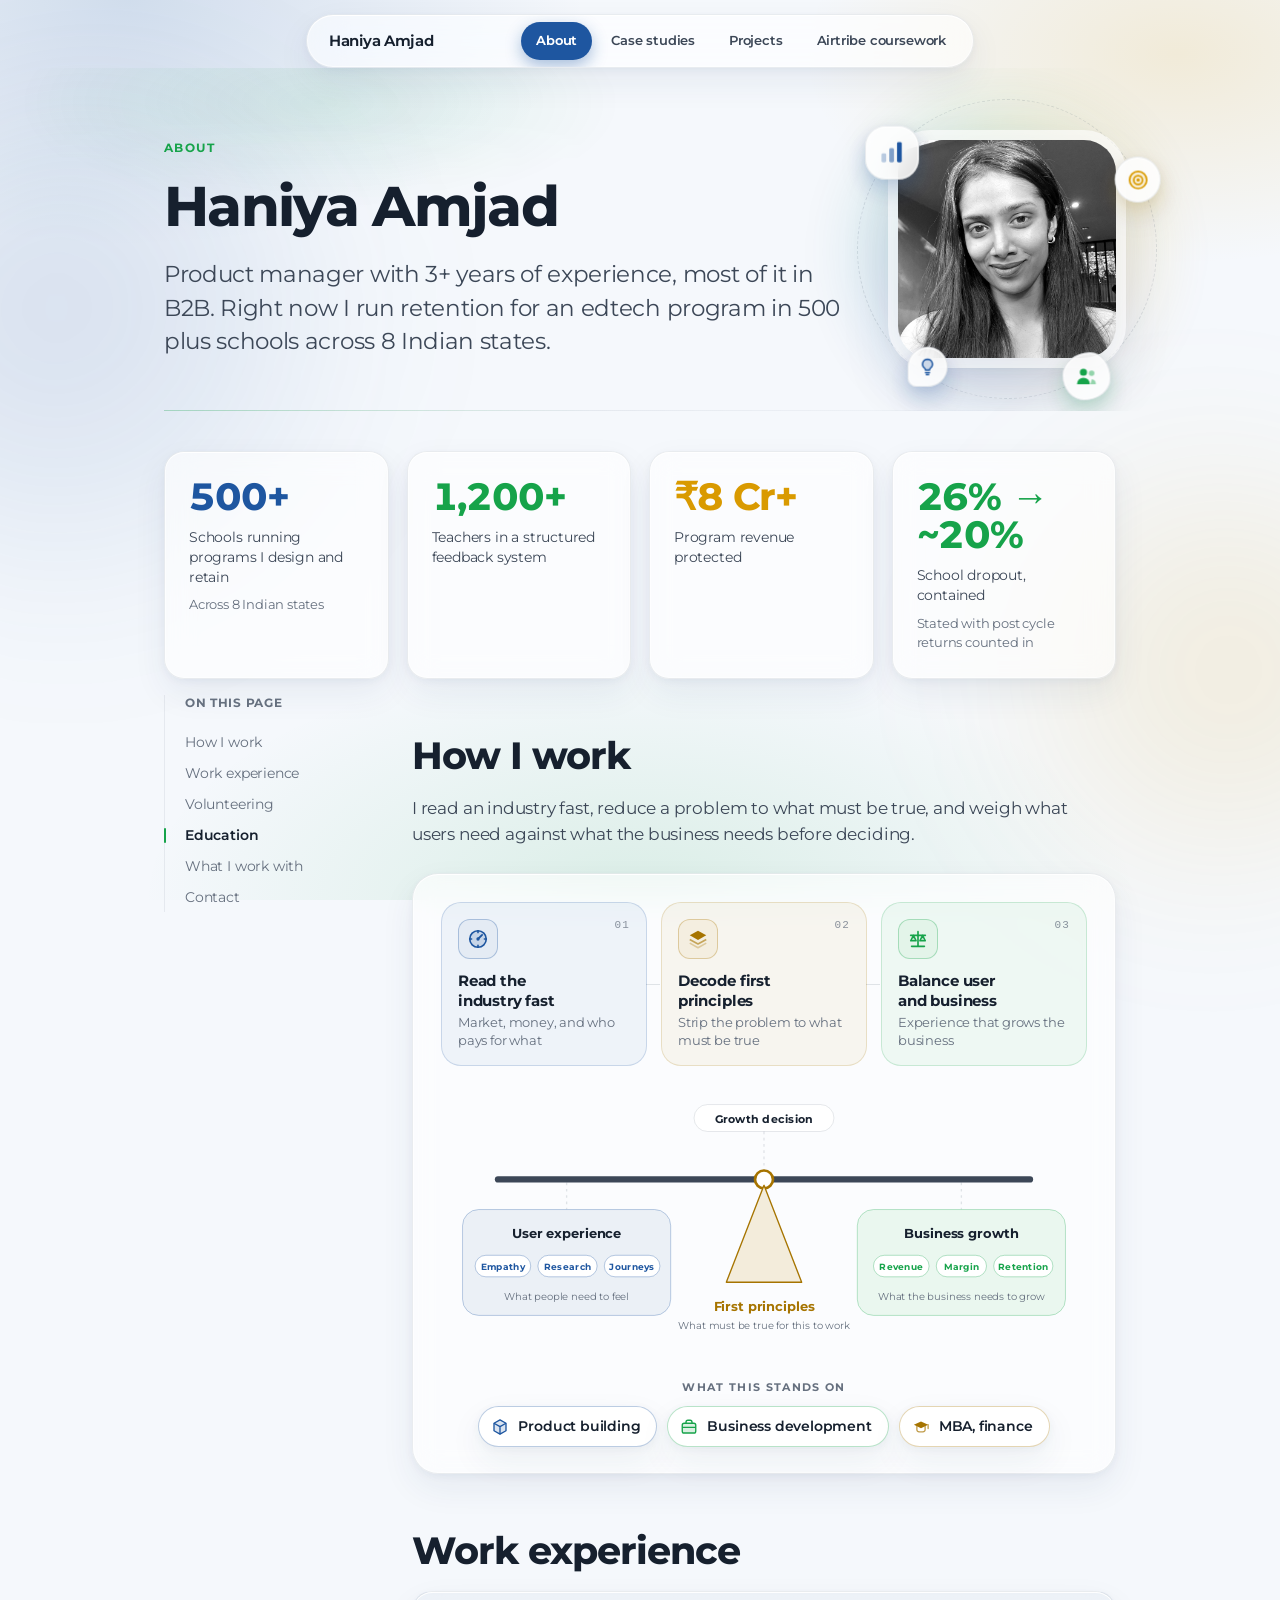
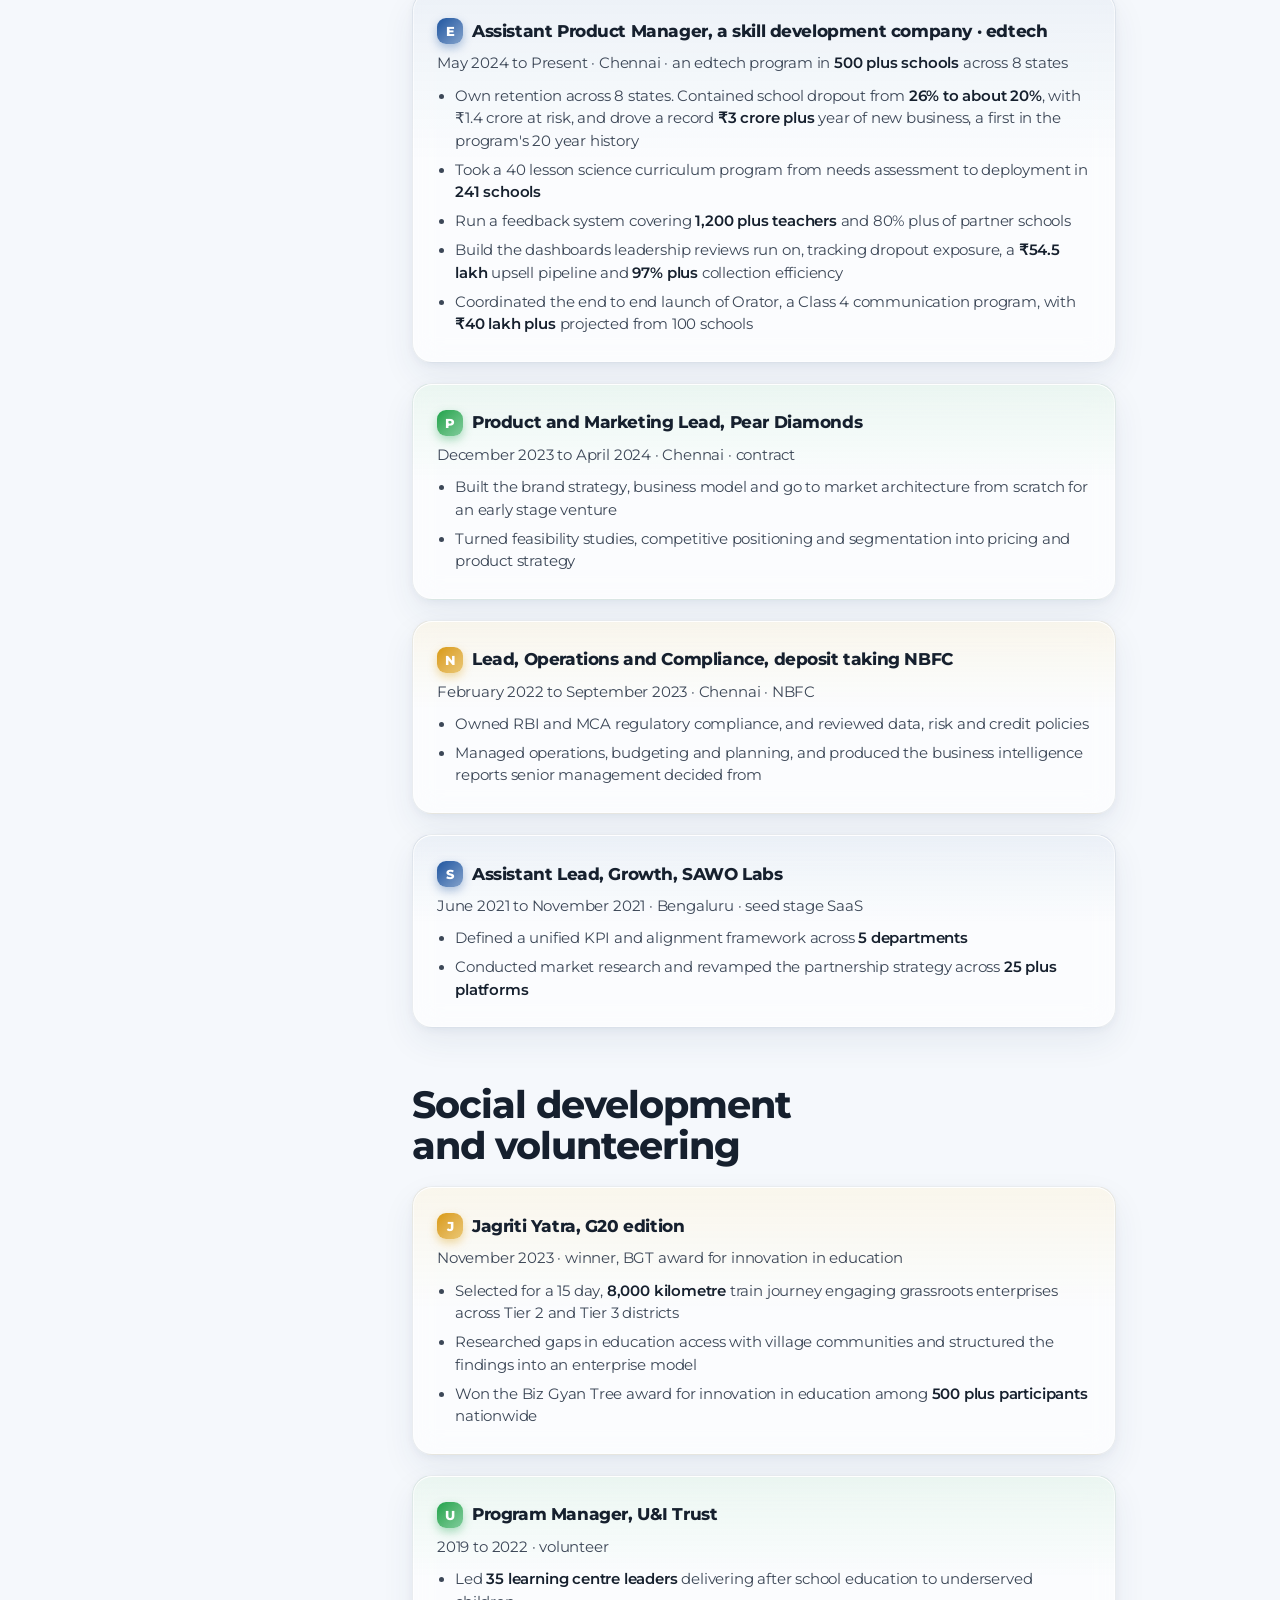
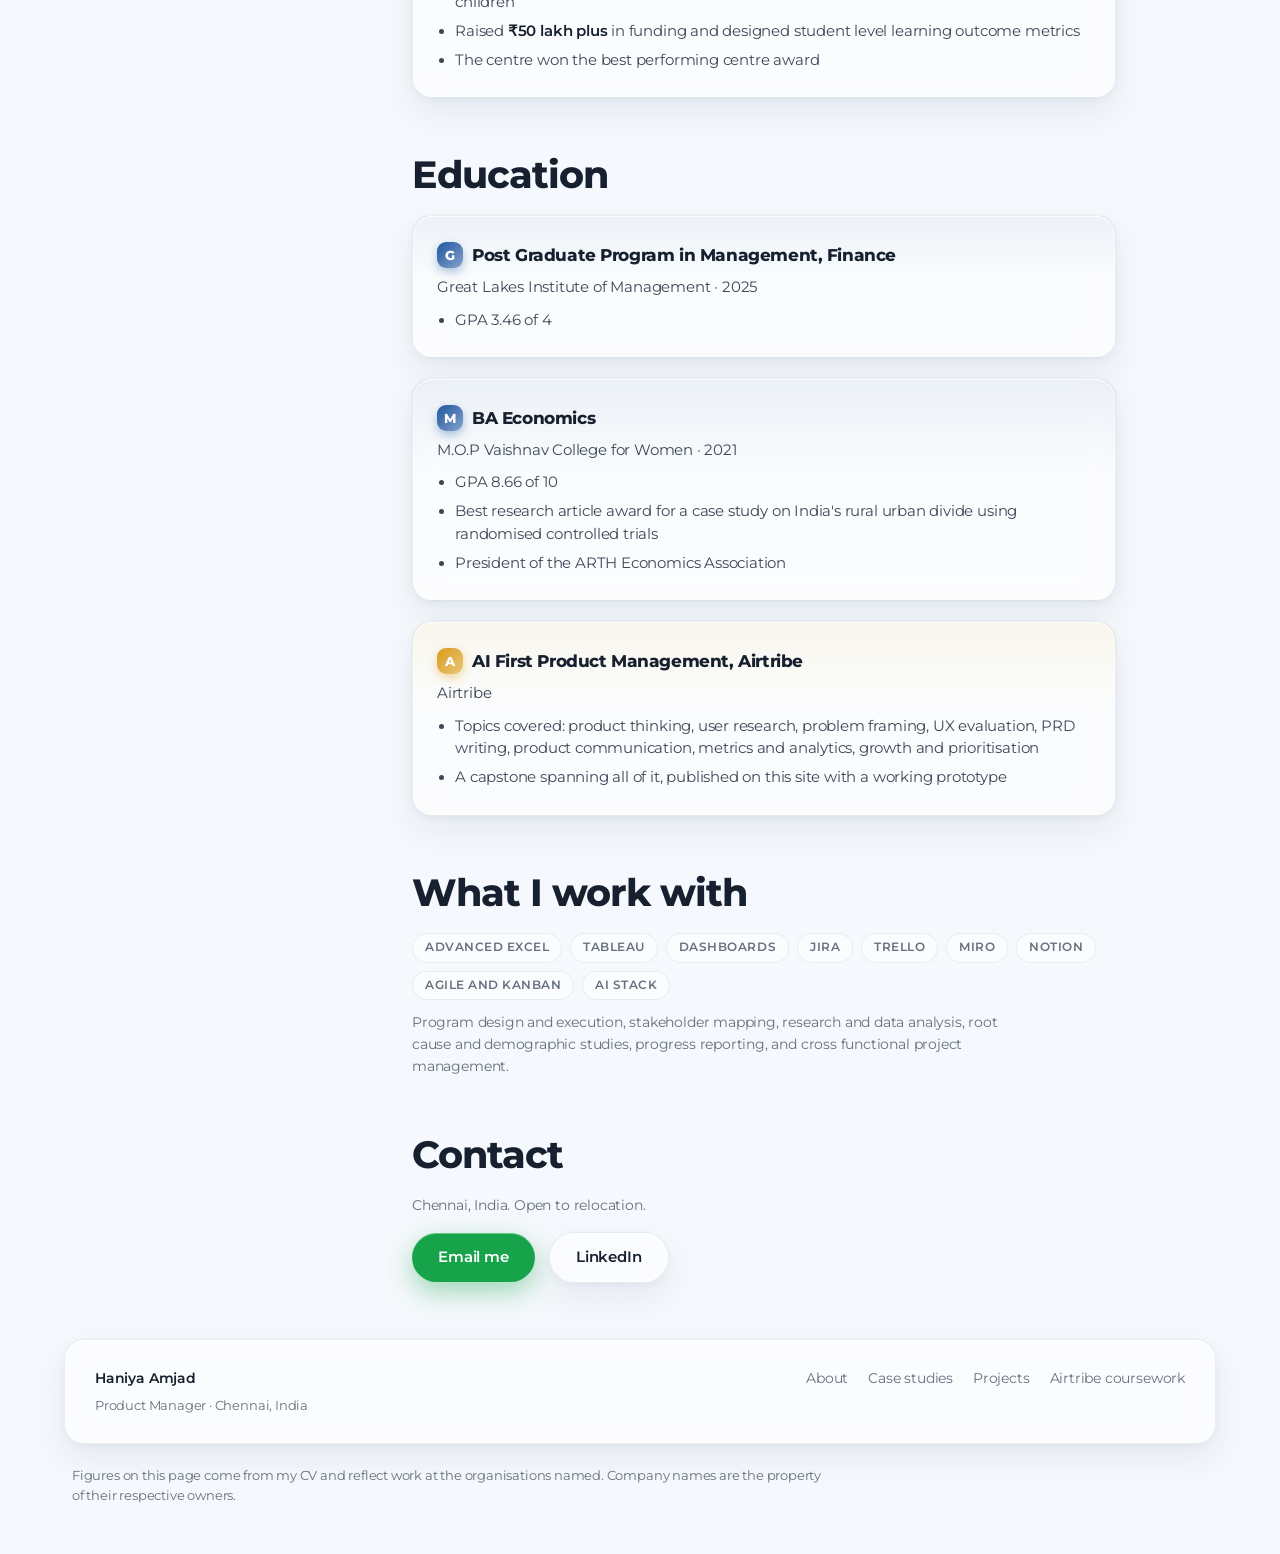
==== commit 511845e5: "Replace generic hero, How I work and card copy with plain, specific lines About lede now says what t" ====
--- a/index.html
+++ b/index.html
@@ -33,8 +33,8 @@
         <p class="eyebrow">About</p>
         <h1 class="h1">Haniya Amjad</h1>
         <p class="lede">
-          Product manager with 3+ years of experience, most of it in B2B. I work from the
-          customer's side of the problem, and I keep things simple on the way to the core of it.
+          Product manager with 3+ years of experience, most of it in B2B. Right now I run retention
+          for an edtech program in 500 plus schools across 8 Indian states.
         </p>
       </div>
       <div class="hero-photo-wrap">
@@ -69,8 +69,8 @@
     <h2 class="h2">How I work</h2>
   </div>
 
-  <p class="work-lede reveal">Strategic and empathy driven. I read an industry fast, reduce the problem to first principles,
-  and hold what users need and what the business needs in the same decision.</p>
+  <p class="work-lede reveal">I read an industry fast, reduce a problem to what must be true, and weigh what users need
+  against what the business needs before deciding.</p>
 
   <div class="work-panel reveal">
     <ol class="work-flow">
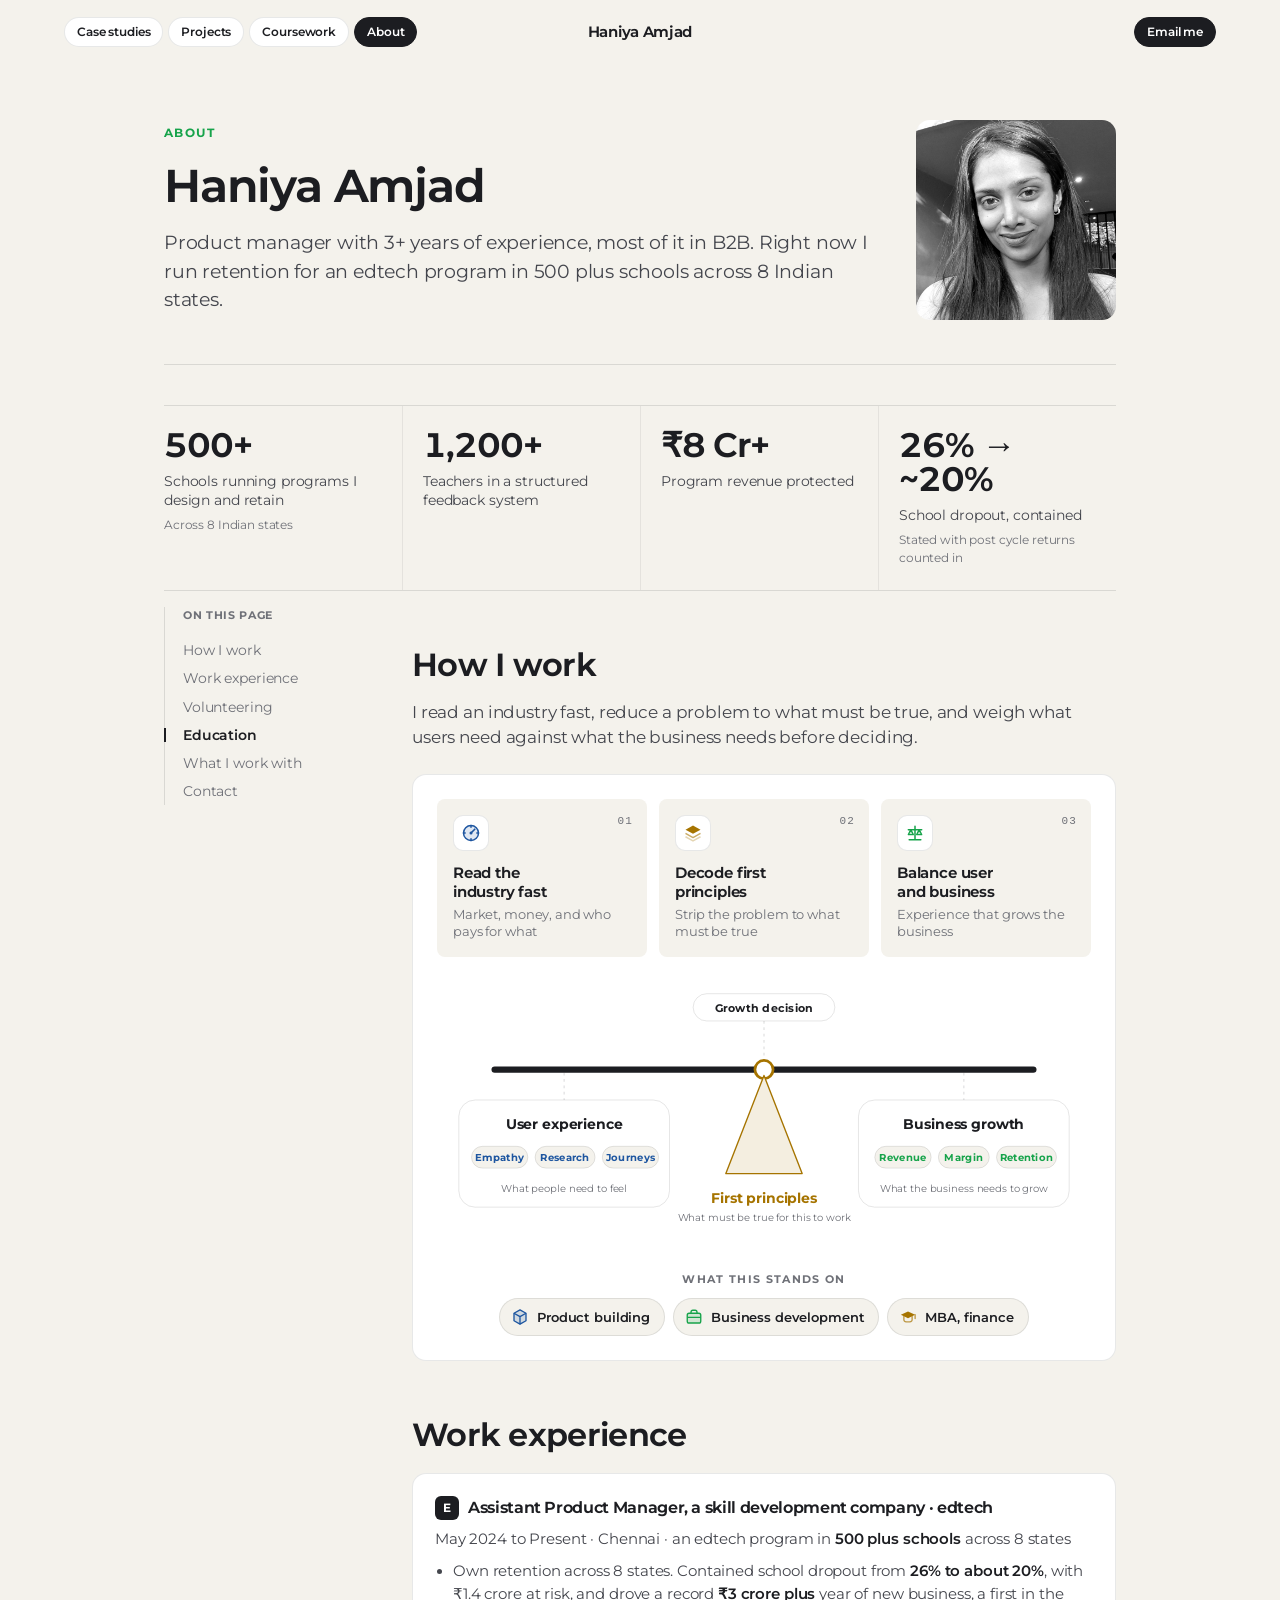
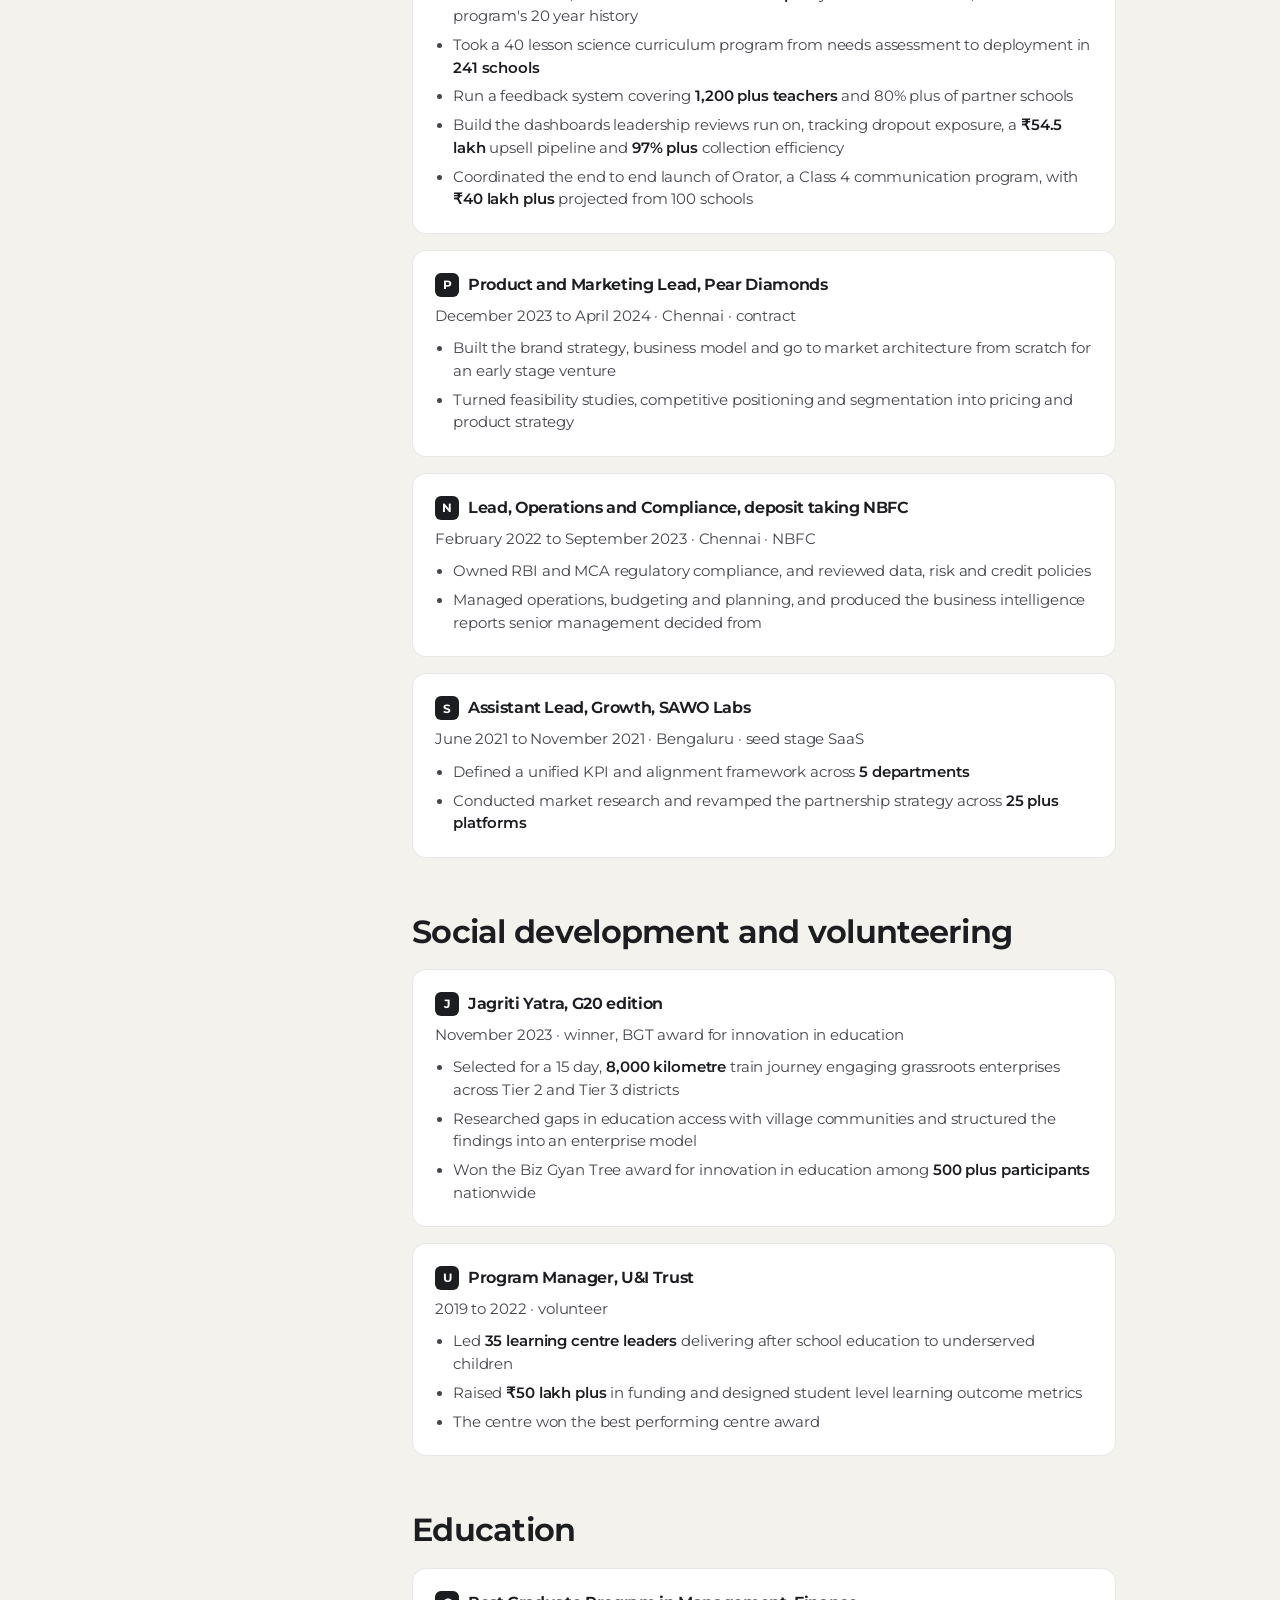
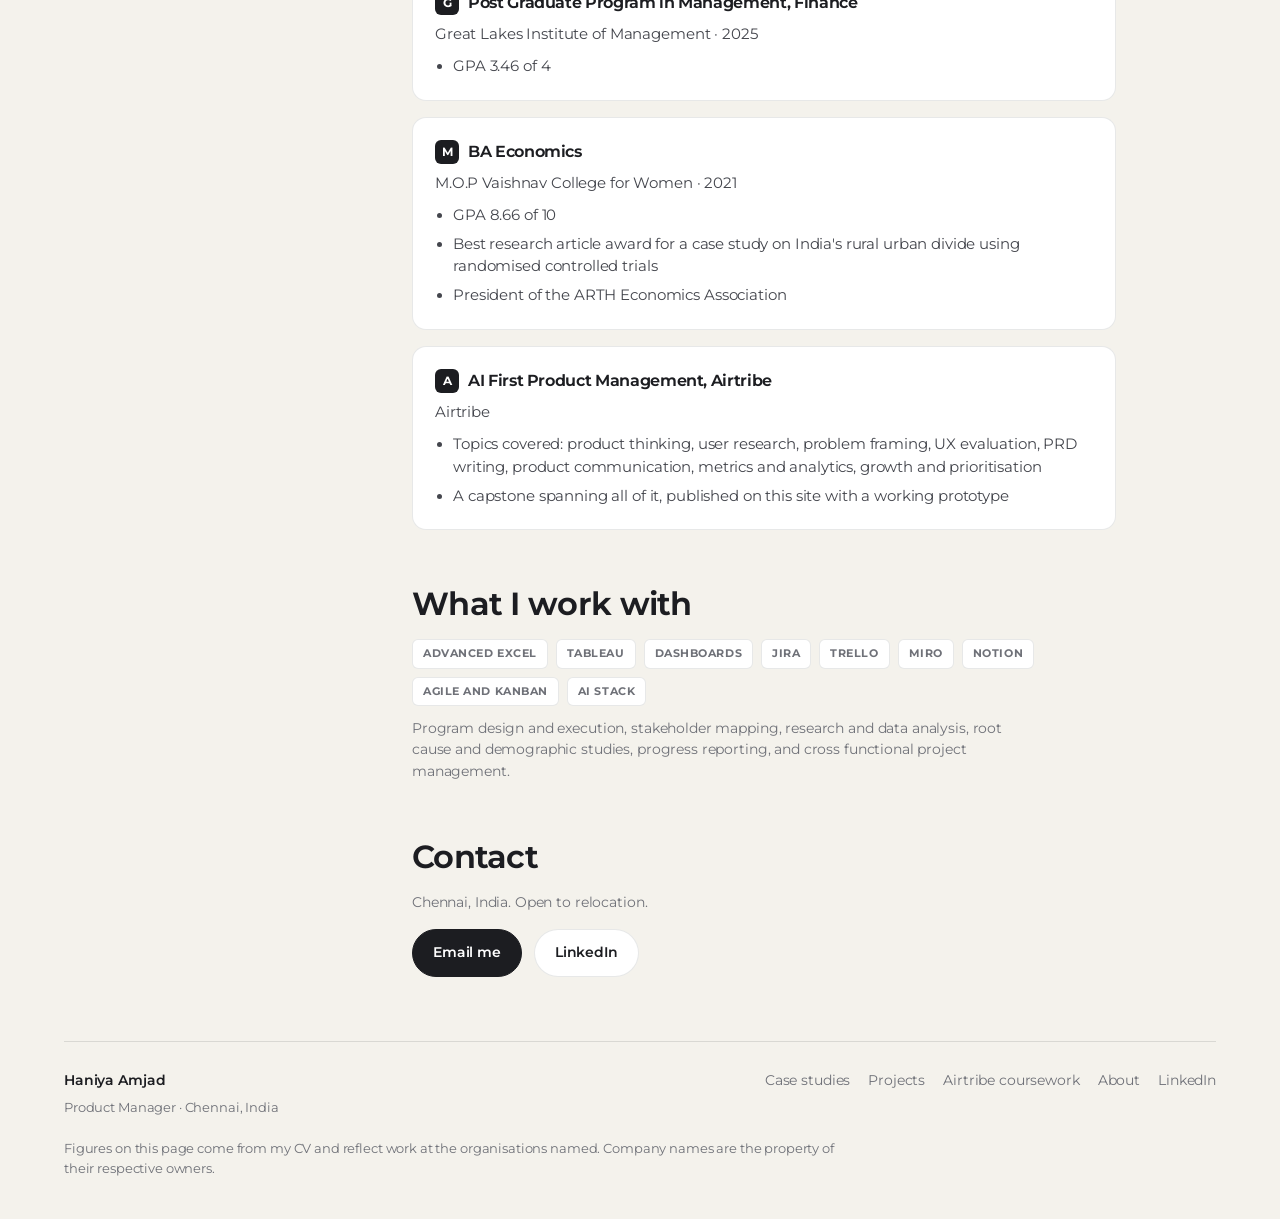
==== commit c9406c17: "Redesign: cream bento grid with prototype screenshots as tile art Direction C from the 2026-09-30 de" ====
--- a/index.html
+++ b/index.html
@@ -5,7 +5,7 @@
 <meta name="viewport" content="width=device-width, initial-scale=1">
 <title>About Haniya Amjad</title>
 <meta name="description" content="Product manager with 3+ years of experience, strongest in B2B, who works from the customer's side of the problem.">
-<link rel="stylesheet" href="assets/style.css?v=40">
+<link rel="stylesheet" href="assets/style.css?v=41">
 </head>
 <body style="--case:#16A34A; --case-soft:rgba(22,163,74,.10); --case-line:rgba(22,163,74,.30);">
 
@@ -13,14 +13,15 @@
 
 <nav class="nav">
   <div class="nav-in">
-    <a class="nav-logo" href="case-studies/">Haniya Amjad</a>
-    <button class="nav-toggle" aria-expanded="false" aria-controls="navlinks">Menu</button>
     <div class="nav-links" id="navlinks">
-      <a href="./" class="is-active">About</a>
       <a href="case-studies/">Case studies</a>
       <a href="case-studies/#projects">Projects</a>
-      <a href="case-studies/#airtribe">Airtribe coursework</a>
-    </div>
+      <a href="case-studies/#airtribe">Coursework</a>
+      <a href="./" class="is-active">About</a>
+    </div>
+    <a class="nav-logo" href="case-studies/">Haniya Amjad</a>
+    <a class="nav-cta" href="mailto:haniya.amjad1124@gmail.com">Email me</a>
+    <button class="nav-toggle" aria-expanded="false" aria-controls="navlinks">Menu</button>
   </div>
 </nav>
 
@@ -38,12 +39,7 @@
         </p>
       </div>
       <div class="hero-photo-wrap">
-        <span class="pm-orbit" aria-hidden="true"></span>
         <img class="hero-photo" src="assets/haniya.jpg" alt="Haniya Amjad" width="720" height="720">
-        <span class="pm-badge pm-b1 case-scope" style="--c-l:#1e56a0; --c-d:#7fb0ff" aria-hidden="true"><span class="pm-badge-in"><svg viewBox="0 0 24 24" width="24" height="24"><rect x="3" y="13" width="4.2" height="8" rx="1.3" fill="currentColor" opacity=".3"/><rect x="9.9" y="8.5" width="4.2" height="12.5" rx="1.3" fill="currentColor" opacity=".55"/><rect x="16.8" y="3" width="4.2" height="18" rx="1.3" fill="currentColor"/></svg></span></span>
-        <span class="pm-badge pm-b2 case-scope" style="--c-l:#D99A00; --c-d:#f2b53d" aria-hidden="true"><span class="pm-badge-in"><svg viewBox="0 0 24 24" width="24" height="24"><circle cx="12" cy="12" r="9" fill="currentColor" opacity=".14"/><circle cx="12" cy="12" r="9" fill="none" stroke="currentColor" stroke-width="1.8"/><circle cx="12" cy="12" r="4.6" fill="none" stroke="currentColor" stroke-width="1.8"/><circle cx="12" cy="12" r="1.7" fill="currentColor"/></svg></span></span>
-        <span class="pm-badge pm-b3 case-scope" style="--c-l:#16A34A; --c-d:#3fd68a" aria-hidden="true"><span class="pm-badge-in"><svg viewBox="0 0 24 24" width="24" height="24"><circle cx="9" cy="8" r="3.6" fill="currentColor"/><path d="M2.5 20a6.5 6.5 0 0 1 13 0Z" fill="currentColor"/><circle cx="17.2" cy="9" r="2.8" fill="currentColor" opacity=".45"/><path d="M16 20h5.5a4.9 4.9 0 0 0-4.2-4.85" fill="currentColor" opacity=".45"/></svg></span></span>
-        <span class="pm-badge pm-b4 case-scope" style="--c-l:#1e56a0; --c-d:#7fb0ff" aria-hidden="true"><span class="pm-badge-in"><svg viewBox="0 0 24 24" width="24" height="24"><path d="M12 3a6 6 0 0 1 3.7 10.7c-.7.6-1.2 1.4-1.2 2.3H9.5c0-.9-.5-1.7-1.2-2.3A6 6 0 0 1 12 3Z" fill="currentColor" opacity=".2"/><path d="M12 3a6 6 0 0 1 3.7 10.7c-.7.6-1.2 1.4-1.2 2.3H9.5c0-.9-.5-1.7-1.2-2.3A6 6 0 0 1 12 3Z" fill="none" stroke="currentColor" stroke-width="1.8" stroke-linejoin="round"/><path d="M9.5 19h5M10.5 21.5h3" fill="none" stroke="currentColor" stroke-width="1.8" stroke-linecap="round"/></svg></span></span>
       </div>
     </div>
   </div>
@@ -307,10 +303,11 @@
         <p class="muted" style="font-size:13px;margin:0">Product Manager · Chennai, India</p>
       </div>
       <div class="footer-links">
-        <a href="./">About</a>
         <a href="case-studies/">Case studies</a>
         <a href="case-studies/#projects">Projects</a>
         <a href="case-studies/#airtribe">Airtribe coursework</a>
+        <a href="./">About</a>
+        <a href="https://www.linkedin.com/in/haniya-amjad/" target="_blank" rel="noopener">LinkedIn</a>
       </div>
     </div>
     <p class="footer-legal">
@@ -320,6 +317,6 @@
   </div>
 </footer>
 
-<script src="assets/main.js?v=40"></script>
+<script src="assets/main.js?v=41"></script>
 </body>
 </html>
--- a/assets/style.css
+++ b/assets/style.css
@@ -1,118 +1,60 @@
+/* ==========================================================================
+   Haniya Amjad portfolio. Direction C, 2026-09-30.
+   Cream page, flat white surfaces, brand colour only on tiles and inside
+   case studies. One theme. No blur, no gradients in the chrome.
+   Previous stylesheet: style.css.bak-v40.
+   ========================================================================== */
+
 @font-face {
   font-family: "Montserrat";
+  src: url("fonts/montserrat-var.woff2") format("woff2");
+  font-weight: 100 900;
   font-style: normal;
-  font-weight: 100 900;
   font-display: swap;
-  src: url("fonts/montserrat-var.woff2") format("woff2");
-}
-
-/* ==========================================================================
-   Haniya Amjad, Product Portfolio
-   Design system. Soft glass: gradient washes, frosted surfaces, pill nav.
-   Chrome palette capped at blue #1e56a0, green #16A34A, amber #D99A00.
-   Case study interior visuals keep their own brand colours.
-   ========================================================================== */
+}
 
 /* ---------- Tokens ---------- */
 :root {
-  --font-display: "Montserrat", -apple-system, BlinkMacSystemFont, "SF Pro Display",
-                  "Helvetica Neue", Helvetica, Arial, sans-serif;
-  --font-text: "Montserrat", -apple-system, BlinkMacSystemFont, "SF Pro Text",
-               "Helvetica Neue", Helvetica, Arial, sans-serif;
+  --font-display: "Montserrat", -apple-system, BlinkMacSystemFont, "Helvetica Neue", Helvetica, Arial, sans-serif;
+  --font-text: "Montserrat", -apple-system, BlinkMacSystemFont, "Helvetica Neue", Helvetica, Arial, sans-serif;
   --font-mono: ui-monospace, SFMono-Regular, "SF Mono", Menlo, Consolas, monospace;
 
-  --bg: #F5F8FC;
-  --bg-alt: #EDF2F8;
-  --bg-sunken: #E5ECF4;
-  --surface: rgba(255, 255, 255, 0.62);
-  --surface-strong: rgba(255, 255, 255, 0.84);
+  --bg: #F4F2EC;
+  --bg-alt: #ECEAE3;
   --surface-solid: #ffffff;
-  --text: #16202E;
-  --text-mid: #3C4757;
-  --muted: #66707F;
-  --line: rgba(22, 40, 70, 0.12);
-  --line-soft: rgba(22, 40, 70, 0.07);
+  --surface: #ffffff;
+  --surface-strong: #ffffff;
+  --text: #1C1D21;
+  --text-mid: #44464D;
+  --muted: #6F7178;
+  --line: rgba(28, 29, 33, 0.12);
+  --line-soft: rgba(28, 29, 33, 0.07);
+  --hair: rgba(28, 29, 33, 0.10);
+  --ink: #1C1D21;
   --accent: #1e56a0;
-  --accent-ink: #ffffff;
-
-  /* per-case accent, overridden inline on <body data-case> */
+  --green: #16A34A;
+  --amber: #A67400;
+
+  /* per-case accent, set by .case-scope from --c-l */
   --case: #1e56a0;
-  --case-soft: rgba(30, 86, 160, 0.10);
+  --case-soft: rgba(30, 86, 160, 0.09);
   --case-line: rgba(30, 86, 160, 0.28);
 
-  --shadow-sm: 0 2px 8px rgba(25,50,100,.05), 0 14px 34px rgba(25,50,100,.07);
-  --shadow-md: 0 6px 18px rgba(25,50,100,.08), 0 28px 60px rgba(25,50,100,.12);
-  --shadow-lg: 0 10px 24px rgba(25,50,100,.10), 0 40px 90px rgba(25,50,100,.16);
-  --glass-edge: inset 0 1px 0 rgba(255,255,255,.9), inset 0 0 0 1px rgba(255,255,255,.55);
-  --hair: rgba(22, 40, 70, 0.08);
-  --gloss: linear-gradient(180deg, rgba(255,255,255,.55), rgba(255,255,255,0) 55%);
-
-  --wash-a: rgba(30, 86, 160, 0.16);
-  --wash-b: rgba(217, 154, 0, 0.14);
-  --wash-c: rgba(22, 163, 74, 0.12);
-
-  --radius-sm: 14px;
-  --radius: 20px;
-  --radius-lg: 26px;
-  --radius-xl: 32px;
-  --lift: -3px;
+  --shadow-sm: 0 1px 2px rgba(0, 0, 0, 0.06);
+  --shadow-md: 0 2px 6px rgba(0, 0, 0, 0.08);
+  --shadow-tile: 0 1px 2px rgba(0, 0, 0, 0.10);
+
+  --radius-sm: 8px;
+  --radius: 14px;
+  --radius-lg: 14px;
+  --radius-xl: 14px;
 
   --wrap: 1000px;
   --wrap-wide: 1200px;
-  --nav-h: 70px;
-
-  --ease: cubic-bezier(.22,.61,.36,1);
-  --dur: .3s;
-}
-
-@media (prefers-color-scheme: dark) {
-  :root:not([data-theme="light"]) {
-    --bg: #0B1017;
-    --bg-alt: #101724;
-    --bg-sunken: #0D131D;
-    --surface: rgba(23, 31, 44, 0.62);
-    --surface-strong: rgba(23, 31, 44, 0.86);
-    --hair: rgba(255, 255, 255, 0.08);
-    --surface-solid: #151D2A;
-    --text: #F2F5F9;
-    --text-mid: #CBD3DD;
-    --muted: #8C97A6;
-    --line: rgba(255, 255, 255, 0.12);
-    --line-soft: rgba(255, 255, 255, 0.07);
-    --accent: #7fb0ff;
-    --shadow-sm: 0 2px 8px rgba(0,0,0,.30), 0 14px 34px rgba(0,0,0,.35);
-    --shadow-md: 0 6px 18px rgba(0,0,0,.35), 0 28px 60px rgba(0,0,0,.45);
-    --shadow-lg: 0 10px 24px rgba(0,0,0,.40), 0 40px 90px rgba(0,0,0,.55);
-    --glass-edge: inset 0 1px 0 rgba(255,255,255,.09), inset 0 0 0 1px rgba(255,255,255,.06);
-    --gloss: linear-gradient(180deg, rgba(255,255,255,.06), rgba(255,255,255,0) 55%);
-    --wash-a: rgba(80, 140, 230, 0.16);
-    --wash-b: rgba(240, 180, 40, 0.10);
-    --wash-c: rgba(50, 200, 110, 0.10);
-  }
-}
-
-:root[data-theme="dark"] {
-  --bg: #0B1017;
-  --bg-alt: #101724;
-  --bg-sunken: #0D131D;
-  --surface: rgba(23, 31, 44, 0.62);
-  --surface-strong: rgba(23, 31, 44, 0.86);
-  --hair: rgba(255, 255, 255, 0.08);
-  --surface-solid: #151D2A;
-  --text: #F2F5F9;
-  --text-mid: #CBD3DD;
-  --muted: #8C97A6;
-  --line: rgba(255, 255, 255, 0.12);
-  --line-soft: rgba(255, 255, 255, 0.07);
-  --accent: #7fb0ff;
-  --shadow-sm: 0 2px 8px rgba(0,0,0,.30), 0 14px 34px rgba(0,0,0,.35);
-  --shadow-md: 0 6px 18px rgba(0,0,0,.35), 0 28px 60px rgba(0,0,0,.45);
-  --shadow-lg: 0 10px 24px rgba(0,0,0,.40), 0 40px 90px rgba(0,0,0,.55);
-  --glass-edge: inset 0 1px 0 rgba(255,255,255,.09), inset 0 0 0 1px rgba(255,255,255,.06);
-  --gloss: linear-gradient(180deg, rgba(255,255,255,.06), rgba(255,255,255,0) 55%);
-  --wash-a: rgba(80, 140, 230, 0.16);
-  --wash-b: rgba(240, 180, 40, 0.10);
-  --wash-c: rgba(50, 200, 110, 0.10);
+  --nav-h: 64px;
+
+  --ease: cubic-bezier(.22, .61, .36, 1);
+  --dur: .25s;
 }
 
 /* ---------- Reset ---------- */
@@ -124,24 +66,19 @@
 }
 body {
   margin: 0;
-  background-color: var(--bg);
-  background-image:
-    radial-gradient(55% 42% at 10% 0%, var(--wash-a), transparent 65%),
-    radial-gradient(45% 36% at 92% 6%, var(--wash-b), transparent 65%),
-    radial-gradient(60% 42% at 50% 100%, var(--wash-c), transparent 65%);
-  background-attachment: fixed;
+  background: var(--bg);
   color: var(--text);
   font-family: var(--font-text);
-  font-size: 17px;
+  font-size: 16.5px;
   line-height: 1.55;
-  letter-spacing: -0.011em;
+  letter-spacing: -0.008em;
   -webkit-font-smoothing: antialiased;
   -moz-osx-font-smoothing: grayscale;
   overflow-x: hidden;
 }
 img, svg, video { max-width: 100%; height: auto; display: block; }
 a { color: inherit; text-decoration: none; }
-h1, h2, h3, h4, h5 { font-family: var(--font-display); font-weight: 750; letter-spacing: -0.024em; line-height: 1.08; margin: 0; }
+h1, h2, h3, h4, h5 { font-family: var(--font-display); font-weight: 650; letter-spacing: -0.022em; line-height: 1.1; margin: 0; }
 p { margin: 0 0 1.1em; }
 p:last-child { margin-bottom: 0; }
 ul, ol { margin: 0 0 1.1em; padding-left: 1.25em; }
@@ -149,9 +86,8 @@
 li:last-child { margin-bottom: 0; }
 strong { font-weight: 600; color: var(--text); }
 hr { border: 0; border-top: 1px solid var(--line-soft); margin: 56px 0; }
-::selection { background: var(--case); color: #fff; }
-
-:focus-visible { outline: 2px solid var(--case); outline-offset: 3px; border-radius: 4px; }
+::selection { background: var(--ink); color: #fff; }
+:focus-visible { outline: 2px solid var(--ink); outline-offset: 3px; border-radius: 4px; }
 
 /* ---------- Layout ---------- */
 .wrap { width: 100%; max-width: var(--wrap); margin: 0 auto; padding: 0 24px; }
@@ -162,61 +98,55 @@
 .section-alt { background: var(--bg-alt); }
 .skip {
   position: absolute; left: -9999px; top: 0; z-index: 200;
-  background: var(--text); color: var(--bg); padding: 10px 16px; border-radius: 0 0 8px 0;
+  background: var(--ink); color: #fff; padding: 10px 16px; border-radius: 0 0 8px 0;
 }
 .skip:focus { left: 0; }
 
-/* ---------- Nav: floating glass pill ---------- */
-.nav {
-  position: sticky; top: 14px; z-index: 100;
-  height: auto; background: transparent; border-bottom: 0;
-  max-width: 700px; margin: 14px auto 0; padding: 0 16px;
-}
+/* ---------- Chips (shared by nav, tiles, tags) ---------- */
+.chip, .nav-links a, .nav-cta, .back-link {
+  display: inline-flex; align-items: center; gap: 6px;
+  font-size: 12px; font-weight: 600; line-height: 1;
+  padding: 8px 12px; border-radius: 100px;
+  background: var(--surface-solid); color: var(--text);
+  border: 1px solid var(--hair);
+  white-space: nowrap;
+  transition: background var(--dur) var(--ease), color var(--dur) var(--ease), border-color var(--dur) var(--ease);
+}
+.chip:hover, .nav-links a:hover, .back-link:hover { border-color: var(--ink); }
+.chip.is-dark, .nav-links a.is-active, .nav-cta { background: var(--ink); color: #fff; border-color: var(--ink); }
+.nav-cta:hover { background: #000; }
+
+/* ---------- Nav: chips left, name centre, contact right ---------- */
+.nav { position: sticky; top: 0; z-index: 100; background: var(--bg); }
 .nav-in {
-  max-width: none; margin: 0; padding: 0 12px 0 22px;
-  height: 54px; display: flex; align-items: center; gap: 20px;
-  background: var(--surface);
-  backdrop-filter: saturate(170%) blur(18px);
-  -webkit-backdrop-filter: saturate(170%) blur(18px);
-  border-radius: 100px;
-  border: 1px solid var(--hair);
-  box-shadow: var(--glass-edge), var(--shadow-sm);
-  transition: box-shadow var(--dur) var(--ease), background var(--dur) var(--ease);
-}
-.nav.is-scrolled .nav-in { background: var(--surface-strong); box-shadow: var(--glass-edge), var(--shadow-md); }
+  max-width: var(--wrap-wide); margin: 0 auto; padding: 14px 24px;
+  display: grid; grid-template-columns: 1fr auto 1fr; align-items: center; gap: 16px;
+  min-height: var(--nav-h);
+}
+.nav-links { display: flex; align-items: center; gap: 5px; flex-wrap: nowrap; }
 .nav-logo {
-  font-family: var(--font-display); font-weight: 650; font-size: 14.5px;
-  letter-spacing: -0.02em; margin-right: auto; white-space: nowrap;
-}
-.nav-logo span { color: var(--muted); font-weight: 400; }
-.nav-links { display: flex; align-items: center; gap: 4px; }
-.nav-links a {
-  font-size: 12.5px; font-weight: 600; color: var(--text-mid);
-  padding: 9px 15px; border-radius: 100px;
-  transition: background .25s var(--ease), color .25s var(--ease);
-}
-.nav-links a:hover { background: color-mix(in srgb, var(--surface-solid) 85%, transparent); color: var(--text); }
-.nav-links a.is-active {
-  color: #fff; font-weight: 650; background: var(--accent);
-  box-shadow: 0 6px 16px color-mix(in srgb, var(--accent) 38%, transparent);
-}
+  justify-self: center; text-align: center;
+  font-family: var(--font-display); font-weight: 650; font-size: 15px; letter-spacing: -0.02em;
+  white-space: nowrap;
+}
+.nav-cta { justify-self: end; }
 .nav-toggle {
-  display: none; background: none; border: 0; padding: 6px 10px; cursor: pointer;
-  color: var(--text); font-size: 13px; font-weight: 600; font-family: inherit;
-}
-@media (max-width: 720px) {
+  display: none; justify-self: end;
+  background: var(--surface-solid); border: 1px solid var(--hair); border-radius: 100px;
+  padding: 9px 13px; cursor: pointer; font: inherit; font-size: 12.5px; font-weight: 600; color: var(--text);
+}
+@media (max-width: 900px) {
+  .nav-in { grid-template-columns: 1fr auto; }
+  .nav-logo { justify-self: start; grid-column: 1; grid-row: 1; }
+  .nav-toggle { display: inline-flex; grid-column: 2; grid-row: 1; }
+  .nav-cta { display: none; }
   .nav-links {
-    position: fixed; top: 82px; left: 16px; right: 16px;
-    flex-direction: column; align-items: stretch; gap: 4px;
-    background: var(--surface);
-    backdrop-filter: saturate(170%) blur(22px);
-    -webkit-backdrop-filter: saturate(170%) blur(22px);
-    border-radius: 22px; box-shadow: var(--glass-edge), var(--shadow-md);
-    padding: 12px; display: none;
+    grid-column: 1 / -1; grid-row: 2;
+    display: none; flex-direction: column; align-items: stretch; gap: 6px;
+    padding: 6px 0 8px;
   }
   .nav-links.is-open { display: flex; }
-  .nav-links a { padding: 13px 16px; font-size: 15px; border-radius: 14px; }
-  .nav-toggle { display: block; }
+  .nav-links a { justify-content: flex-start; padding: 12px 14px; font-size: 14px; border-radius: 10px; }
 }
 
 /* ---------- Type utilities ---------- */
@@ -225,218 +155,147 @@
   color: var(--case); margin: 0 0 14px;
 }
 .eyebrow-muted { color: var(--muted); }
-.h-display { font-size: clamp(36px, 7.2vw, 76px); line-height: 1.04; letter-spacing: -0.032em; text-wrap: balance; }
-.h1 { font-size: clamp(32px, 5.4vw, 56px); letter-spacing: -0.03em; text-wrap: balance; }
-.h2 { font-size: clamp(26px, 3.6vw, 38px); letter-spacing: -0.026em; text-wrap: balance; }
-.h3 { font-size: clamp(20px, 2.2vw, 26px); letter-spacing: -0.018em; }
-.h4 { font-size: 18px; letter-spacing: -0.014em; }
-.lede { font-size: clamp(18px, 2.1vw, 23px); line-height: 1.45; color: var(--text-mid); font-weight: 400; letter-spacing: -0.014em; }
+.h-display { font-size: clamp(32px, 4.6vw, 44px); line-height: 1.12; letter-spacing: -0.024em; text-wrap: balance; font-weight: 600; }
+.h1 { font-size: clamp(30px, 4.6vw, 46px); letter-spacing: -0.026em; text-wrap: balance; }
+.h2 { font-size: clamp(24px, 3.2vw, 32px); letter-spacing: -0.022em; text-wrap: balance; }
+.h3 { font-size: clamp(19px, 2.2vw, 24px); letter-spacing: -0.016em; }
+.h4 { font-size: 17.5px; letter-spacing: -0.012em; }
+.lede { font-size: clamp(16px, 1.8vw, 19px); line-height: 1.5; color: var(--text-mid); font-weight: 400; letter-spacing: -0.01em; }
 .muted { color: var(--muted); }
 .small { font-size: 14px; }
 .xsmall { font-size: 12.5px; }
 .center { text-align: center; }
 .mono { font-family: var(--font-mono); font-size: .92em; letter-spacing: 0; }
-
 .section-head { margin-bottom: 40px; }
 .section-head .lede { max-width: 68ch; margin-top: 14px; }
 
-/* ---------- Tags / chips ---------- */
+/* ---------- Tags ---------- */
 .tag {
   display: inline-flex; align-items: center; gap: 6px;
-  font-size: 11.5px; font-weight: 600; letter-spacing: .045em; text-transform: uppercase;
-  padding: 5px 12px; border-radius: 100px;
+  font-size: 11px; font-weight: 700; letter-spacing: .05em; text-transform: uppercase;
+  padding: 5px 10px; border-radius: 6px;
   background: var(--case-soft); color: var(--case);
-  border: 1px solid var(--case-line);
   white-space: nowrap;
 }
-.tag-plain {
-  background: var(--surface); color: var(--muted); border-color: transparent;
-  box-shadow: inset 0 0 0 1px var(--line-soft);
-}
+.tag-plain { background: var(--surface-solid); color: var(--muted); border: 1px solid var(--hair); }
 .tag-row { display: flex; flex-wrap: wrap; gap: 8px; }
 
 /* ---------- Buttons ---------- */
 .btn {
   display: inline-flex; align-items: center; gap: 8px;
-  font-size: 14.5px; font-weight: 600; letter-spacing: -0.01em;
-  padding: 13px 26px; border-radius: 100px;
-  background: var(--case); color: #fff; border: 0;
-  box-shadow: inset 0 1px 0 rgba(255,255,255,.35),
-              0 10px 26px color-mix(in srgb, var(--case) 38%, transparent);
-  transition: transform .25s var(--ease), box-shadow .25s var(--ease);
+  font-size: 14px; font-weight: 600; letter-spacing: -0.01em;
+  padding: 12px 20px; border-radius: 100px;
+  background: var(--ink); color: #fff; border: 1px solid var(--ink);
+  transition: background var(--dur) var(--ease);
   cursor: pointer; font-family: inherit;
 }
-.btn:hover {
-  transform: translateY(var(--lift));
-  box-shadow: inset 0 1px 0 rgba(255,255,255,.4),
-              0 14px 32px color-mix(in srgb, var(--case) 44%, transparent);
-}
-.btn:active { transform: translateY(0) scale(.98); }
-.btn-ghost {
-  background: var(--surface); color: var(--text); border: 1px solid var(--hair);
-  backdrop-filter: blur(10px); -webkit-backdrop-filter: blur(10px);
-  box-shadow: var(--glass-edge), var(--shadow-sm);
-}
-.btn-ghost:hover { box-shadow: var(--glass-edge), var(--shadow-md); }
-.btn-row { display: flex; flex-wrap: wrap; gap: 14px; align-items: center; }
+.btn:hover { background: #000; }
+.btn-ghost { background: var(--surface-solid); color: var(--text); border-color: var(--hair); }
+.btn-ghost:hover { background: var(--surface-solid); border-color: var(--ink); }
+.btn-row { display: flex; flex-wrap: wrap; gap: 12px; align-items: center; }
 
 .link-arrow {
   display: inline-flex; align-items: center; gap: 6px;
-  color: var(--case); font-size: 15px; font-weight: 500;
-}
-.link-arrow::after { content: "›"; font-size: 1.25em; line-height: 1; transition: transform .25s var(--ease); }
+  color: var(--text); font-size: 14px; font-weight: 600;
+}
+.link-arrow::after { content: "\2192"; transition: transform var(--dur) var(--ease); }
 .link-arrow:hover::after { transform: translateX(4px); }
-.link-arrow {
-  background: linear-gradient(currentColor, currentColor) no-repeat 0 100% / 0 1.5px;
-  padding-bottom: 2px;
-  transition: background-size .35s var(--ease);
-}
-.link-arrow:hover { background-size: calc(100% - 14px) 1.5px; }
-
-/* ---------- Case hero ---------- */
-.case-hero { padding: 72px 0 0; border-bottom: 0; position: relative; overflow: hidden; }
-.case-hero .wrap::after {
-  content: ""; display: block; height: 1px; margin-top: 52px;
-  background: linear-gradient(90deg, var(--case-line), var(--line-soft) 45%, transparent);
-}
-.case-hero::before {
-  content: ""; position: absolute; inset: -40% 40% 40% -10%;
-  background: radial-gradient(closest-side, var(--case-soft), transparent 70%);
-  pointer-events: none; opacity: .9;
-  -webkit-mask-image: linear-gradient(180deg, #000 55%, transparent 100%);
-  mask-image: linear-gradient(180deg, #000 55%, transparent 100%);
-}
-.case-hero > * { position: relative; }
-.case-hero h1 { margin: 18px 0 0; max-width: 20ch; }
-.case-hero .lede { margin-top: 22px; max-width: 62ch; }
-.case-brand {
-  display: flex; align-items: baseline; gap: 14px; flex-wrap: wrap;
-}
-.case-brand .co {
-  font-family: var(--font-display); font-size: 21px; font-weight: 700; letter-spacing: -0.02em;
-}
+
+/* ---------- Case hero (interior pages) ---------- */
+.case-hero { padding: 56px 0 0; }
+.case-hero .wrap::after { content: ""; display: block; height: 1px; margin-top: 44px; background: var(--line); }
+.case-hero h1 { margin: 18px 0 0; max-width: 22ch; }
+.case-hero .lede { margin-top: 18px; max-width: 64ch; }
+.case-brand { display: flex; align-items: center; gap: 10px; flex-wrap: wrap; }
+.case-brand .co { display: inline-flex; align-items: center; font-family: var(--font-display); font-size: 17px; font-weight: 650; letter-spacing: -0.015em; margin-right: 6px; }
 
 /* Meta strip */
 .meta-strip {
   display: grid; grid-template-columns: repeat(auto-fit, minmax(150px, 1fr));
-  gap: 1px; margin-top: 44px;
-  background: var(--line-soft); border-radius: var(--radius);
-  overflow: hidden; box-shadow: var(--glass-edge), var(--shadow-sm);
-}
-.meta-strip > div { background: var(--surface); backdrop-filter: blur(12px); -webkit-backdrop-filter: blur(12px); padding: 18px 20px; }
-.meta-strip dt { font-size: 11.5px; font-weight: 600; letter-spacing: .05em; text-transform: uppercase; color: var(--muted); margin-bottom: 6px; }
+  gap: 1px; margin-top: 40px; background: var(--line); border: 1px solid var(--line);
+  border-radius: var(--radius); overflow: hidden;
+}
+.meta-strip > div { background: var(--surface-solid); padding: 16px 18px; }
+.meta-strip dt { font-size: 11px; font-weight: 700; letter-spacing: .05em; text-transform: uppercase; color: var(--muted); margin-bottom: 6px; }
 .meta-strip dd { margin: 0; font-size: 15px; font-weight: 500; line-height: 1.35; }
 
-/* ---------- Metric callouts ---------- */
-.metrics {
-  display: grid; grid-template-columns: repeat(auto-fit, minmax(190px, 1fr)); gap: 18px;
-}
-.metric {
-  background: var(--surface); border: 1px solid var(--hair); border-radius: var(--radius);
-  backdrop-filter: blur(14px); -webkit-backdrop-filter: blur(14px);
-  padding: 26px 24px; box-shadow: var(--glass-edge), var(--shadow-sm);
-}
+/* ---------- Metrics ---------- */
+.metrics { display: grid; grid-template-columns: repeat(auto-fit, minmax(180px, 1fr)); gap: 0; border-top: 1px solid var(--line); border-bottom: 1px solid var(--line); }
+.metric { padding: 22px 20px 22px 0; }
+.metric + .metric { padding-left: 20px; border-left: 1px solid var(--line-soft); }
 .metric .num {
-  font-family: var(--font-display); font-size: clamp(28px, 3.6vw, 38px); font-variant-numeric: tabular-nums; font-weight: 750;
-  letter-spacing: -0.03em; line-height: 1; color: var(--case); display: block;
-}
-.metric .lbl { display: block; margin-top: 12px; font-size: 14px; line-height: 1.4; color: var(--text-mid); }
-.metric .sub { display: block; margin-top: 8px; font-size: 12.5px; color: var(--muted); }
-
-/* ---------- Prose blocks ---------- */
+  font-family: var(--font-display); font-size: clamp(26px, 3vw, 34px); font-variant-numeric: tabular-nums; font-weight: 650;
+  letter-spacing: -0.03em; line-height: 1; color: var(--text); display: block;
+}
+.metric .lbl { display: block; margin-top: 10px; font-size: 13.5px; line-height: 1.4; color: var(--text-mid); }
+.metric .sub { display: block; margin-top: 6px; font-size: 12px; color: var(--muted); }
+@media (max-width: 720px) {
+  .metrics { grid-template-columns: 1fr 1fr; }
+  .metric { padding: 18px 12px 18px 0; }
+  .metric:nth-child(odd) { border-left: 0; padding-left: 0; }
+  .metric:nth-child(n+3) { border-top: 1px solid var(--line-soft); }
+}
+
+/* ---------- Prose ---------- */
 .prose { max-width: 72ch; }
 .prose h2 { margin: 0 0 18px; }
 .prose h3 { margin: 32px 0 12px; }
 .prose h4 { margin: 28px 0 8px; }
 .prose > *:first-child { margin-top: 0; }
-
-/* Q&A (clarifying questions) */
-.qa { border-left: 2px solid var(--case-line); padding-left: 22px; margin: 0 0 8px; max-width: 72ch; }
+.prose > p, .prose > ul, .prose > ol { max-width: 68ch; }
+.prose ul li::marker, .prose ol li::marker { color: var(--case); }
+
+/* Q&A */
+.qa { border-left: 2px solid var(--case); padding-left: 20px; margin: 0 0 8px; max-width: 72ch; }
 .qa-row { margin-bottom: 18px; }
 .qa-row:last-child { margin-bottom: 0; }
 .qa-q, .qa-a { display: flex; gap: 12px; margin-bottom: 7px; }
-.qa-who {
-  flex: 0 0 auto; width: 62px;
-  font-size: 11.5px; font-weight: 700; letter-spacing: .05em; text-transform: uppercase;
-  color: var(--muted); padding-top: 4px;
-}
+.qa-who { flex: 0 0 auto; width: 62px; font-size: 11px; font-weight: 700; letter-spacing: .05em; text-transform: uppercase; color: var(--muted); padding-top: 4px; }
 .qa-q .qa-who { color: var(--case); }
-.qa-txt { flex: 1 1 auto; font-size: 16px; line-height: 1.5; }
+.qa-txt { flex: 1 1 auto; font-size: 15.5px; line-height: 1.5; }
 .qa-q .qa-txt { font-weight: 500; }
 .qa-a .qa-txt { color: var(--text-mid); }
 
 /* Callout */
-.callout {
-  border-radius: var(--radius); padding: 24px 26px; margin: 24px 0;
-  background: var(--case-soft); border: 1px solid var(--case-line);
-}
-.callout .eyebrow { margin-bottom: 10px; }
-.callout p { font-size: 17px; }
-.callout-neutral {
-  background: var(--surface); border-color: transparent;
-  box-shadow: var(--glass-edge);
-}
+.callout { border-radius: var(--radius); padding: 22px 24px; margin: 24px 0; background: var(--surface-solid); border: 1px solid var(--hair); border-left: 3px solid var(--case); }
+.callout .eyebrow { margin-bottom: 8px; }
+.callout p { font-size: 16px; }
+.callout-neutral { border-left-color: var(--line); }
 .callout-neutral .eyebrow { color: var(--muted); }
 
 /* Pull quote */
-.quote {
-  margin: 28px 0; padding: 0 0 0 26px; border-left: 3px solid var(--case);
-  max-width: 68ch;
-}
-.quote p {
-  font-family: var(--font-display); font-size: clamp(19px, 2.4vw, 25px); font-weight: 500;
-  line-height: 1.35; letter-spacing: -0.018em; margin-bottom: 12px;
-}
+.quote { margin: 28px 0; padding: 0 0 0 22px; border-left: 3px solid var(--case); max-width: 68ch; }
+.quote p { font-family: var(--font-display); font-size: clamp(18px, 2.2vw, 23px); font-weight: 500; line-height: 1.35; letter-spacing: -0.016em; margin-bottom: 12px; }
 .quote cite { font-style: normal; font-size: 13.5px; color: var(--muted); }
 
-/* Honesty / assumption note */
-.note {
-  display: flex; gap: 12px; align-items: flex-start;
-  border: 1px dashed var(--line); border-radius: var(--radius-sm);
-  padding: 16px 18px; margin: 22px 0; background: var(--bg-alt);
-}
-.note .note-k {
-  flex: 0 0 auto; font-size: 11px; font-weight: 700; letter-spacing: .06em; text-transform: uppercase;
-  color: var(--muted); padding-top: 3px;
-}
+/* Note */
+.note { display: flex; gap: 12px; align-items: flex-start; border: 1px dashed var(--line); border-radius: var(--radius-sm); padding: 14px 16px; margin: 22px 0; background: var(--surface-solid); }
+.note .note-k { flex: 0 0 auto; font-size: 11px; font-weight: 700; letter-spacing: .06em; text-transform: uppercase; color: var(--muted); padding-top: 3px; }
 .note p { font-size: 14px; color: var(--text-mid); margin: 0; }
 
 /* ---------- Tables ---------- */
-.table-scroll { overflow-x: auto; margin: 22px 0; -webkit-overflow-scrolling: touch; }
-table {
-  width: 100%; border-collapse: collapse; font-size: 14.5px; min-width: 560px;
-}
-th, td { text-align: left; padding: 13px 16px; border-bottom: 1px solid var(--line-soft); vertical-align: top; }
-th {
-  font-size: 11.5px; font-weight: 700; letter-spacing: .05em; text-transform: uppercase;
-  color: var(--muted); border-bottom: 1px solid var(--line); white-space: nowrap;
-  background: color-mix(in srgb, var(--surface-solid) 40%, transparent);
-}
-th:first-child { border-radius: 10px 0 0 0; }
-th:last-child { border-radius: 0 10px 0 0; }
+.table-scroll { overflow-x: auto; margin: 22px 0; -webkit-overflow-scrolling: touch; background: var(--surface-solid); border: 1px solid var(--hair); border-radius: var(--radius); }
+table { width: 100%; border-collapse: collapse; font-size: 14.5px; min-width: 560px; }
+th, td { text-align: left; padding: 12px 16px; border-bottom: 1px solid var(--line-soft); vertical-align: top; }
+th { font-size: 11px; font-weight: 700; letter-spacing: .05em; text-transform: uppercase; color: var(--muted); border-bottom: 1px solid var(--line); white-space: nowrap; background: var(--bg); }
 tbody tr:last-child td { border-bottom: 0; }
 td strong { font-weight: 600; }
 .t-num { font-family: var(--font-mono); font-size: 13.5px; white-space: nowrap; }
 .t-win { background: var(--case-soft); }
 .t-win td { font-weight: 500; }
-caption { caption-side: bottom; text-align: left; padding-top: 14px; font-size: 12.5px; color: var(--muted); }
+caption { caption-side: bottom; text-align: left; padding: 12px 16px; font-size: 12.5px; color: var(--muted); }
 
 /* ---------- Diagram frame ---------- */
-.diagram {
-  margin: 26px 0; border: 1px solid var(--hair); border-radius: var(--radius-lg);
-  background: var(--surface); overflow: hidden;
-  backdrop-filter: blur(12px); -webkit-backdrop-filter: blur(12px);
-  box-shadow: var(--glass-edge), var(--shadow-sm);
-}
-.diagram-head { padding: 20px 24px 0; }
+.diagram { margin: 26px 0; border: 1px solid var(--hair); border-radius: var(--radius); background: var(--surface-solid); overflow: hidden; }
+.diagram-head { padding: 18px 22px 14px; border-bottom: 1px solid var(--line-soft); }
 .diagram-head .eyebrow { margin-bottom: 6px; }
-.diagram-head h3 { font-size: 19px; letter-spacing: -0.016em; }
+.diagram-head h3 { font-size: 18px; letter-spacing: -0.014em; }
 .diagram-head p { font-size: 14px; color: var(--muted); margin: 8px 0 0; max-width: 70ch; }
-.diagram-body { padding: 20px 24px 24px; overflow-x: auto; -webkit-overflow-scrolling: touch; }
+.diagram-body { padding: 20px 22px 22px; overflow-x: auto; -webkit-overflow-scrolling: touch; }
 .diagram-body svg { display: block; margin: 0 auto; min-width: 620px; }
-.diagram-note { padding: 0 24px 22px; font-size: 12.5px; color: var(--muted); }
-
-/* SVG theming hooks */
+.diagram-note { padding: 0 22px 20px; font-size: 12.5px; color: var(--muted); }
+
+/* SVG theming hooks (untouched by the redesign on purpose) */
 .dg-bg { fill: var(--surface-solid); }
 .dg-line { stroke: var(--line); }
 .dg-node { fill: var(--surface-solid); stroke: var(--line); }
@@ -449,829 +308,241 @@
 .dg-t-acc { fill: var(--case); font-family: var(--font-text); font-size: 11px; font-weight: 600; letter-spacing: .04em; }
 .dg-arrow { fill: var(--line); }
 
-/* ---------- Step / journey rail ---------- */
+/* ---------- Step rail ---------- */
 .rail { display: grid; gap: 0; margin: 24px 0; }
-.rail-item {
-  display: grid; grid-template-columns: 44px 1fr; gap: 20px;
-  padding-bottom: 28px; position: relative;
-}
-.rail-item::before {
-  content: ""; position: absolute; left: 21px; top: 34px; bottom: 0; width: 1px; background: var(--line);
-}
+.rail-item { display: grid; grid-template-columns: 40px 1fr; gap: 18px; padding-bottom: 26px; position: relative; }
+.rail-item::before { content: ""; position: absolute; left: 19px; top: 32px; bottom: 0; width: 1px; background: var(--line); }
 .rail-item:last-child { padding-bottom: 0; }
 .rail-item:last-child::before { display: none; }
-.rail-n {
-  width: 44px; height: 44px; border-radius: 50%;
-  display: grid; place-items: center;
-  background: var(--surface-solid); border: 1px solid var(--line);
-  font-family: var(--font-display); font-size: 14px; font-weight: 700; color: var(--case);
-  position: relative; z-index: 1;
-}
+.rail-n { width: 40px; height: 40px; border-radius: 50%; display: grid; place-items: center; background: var(--surface-solid); border: 1px solid var(--line); font-family: var(--font-display); font-size: 13.5px; font-weight: 700; color: var(--case); position: relative; z-index: 1; }
 .rail-item.is-leak .rail-n { background: var(--case); border-color: var(--case); color: #fff; }
 .rail-b h4 { margin-bottom: 6px; }
 .rail-b p { font-size: 15px; color: var(--text-mid); margin: 0; }
 .rail-b .tag { margin-top: 10px; }
 
 /* ---------- Cards / grid ---------- */
-.grid { display: grid; gap: 20px; }
+.grid { display: grid; gap: 16px; }
 .grid-2 { grid-template-columns: repeat(auto-fit, minmax(280px, 1fr)); }
 .grid-3 { grid-template-columns: repeat(auto-fit, minmax(260px, 1fr)); }
 .grid-4 { grid-template-columns: repeat(auto-fit, minmax(210px, 1fr)); }
-
-.card {
-  background: var(--surface); border: 1px solid var(--hair); border-radius: var(--radius);
-  backdrop-filter: blur(14px); -webkit-backdrop-filter: blur(14px);
-  padding: 26px 24px; box-shadow: var(--glass-edge), var(--shadow-sm);
-}
+.card { background: var(--surface-solid); border: 1px solid var(--hair); border-radius: var(--radius); padding: 22px 22px; }
 .card h4 { margin-bottom: 8px; }
 .card p { font-size: 14.5px; color: var(--text-mid); margin: 0; }
 .card .eyebrow { font-size: 11px; margin-bottom: 10px; }
-
-/* Case index cards */
-.case-card {
-  display: flex; flex-direction: column;
-  background: var(--surface); border: 1px solid var(--hair); border-radius: var(--radius-lg);
-  backdrop-filter: blur(14px); -webkit-backdrop-filter: blur(14px);
-  padding: 28px 26px 26px; box-shadow: var(--glass-edge), var(--shadow-sm);
-  transition: transform .35s var(--ease), box-shadow .35s var(--ease);
-  height: 100%;
-}
-.case-card:hover { transform: translateY(var(--lift)); box-shadow: var(--glass-edge), var(--shadow-md); }
-.case-card .case-card-top { display: flex; align-items: center; justify-content: space-between; gap: 12px; margin-bottom: 20px; }
-.case-card .co { font-family: var(--font-display); font-size: 15px; font-weight: 700; letter-spacing: -0.01em; }
-.case-card h3 { font-size: 21px; line-height: 1.22; letter-spacing: -0.018em; margin-bottom: 12px; }
-.case-card p { font-size: 14.5px; color: var(--muted); margin: 0 0 20px; flex: 1 1 auto; }
-.case-card .case-card-foot { display: flex; align-items: center; justify-content: space-between; gap: 12px; }
-.case-card .kpi { font-size: 12.5px; color: var(--muted); }
-.case-card .kpi b { color: var(--case); font-weight: 700; }
-
-/* ---------- Artifact links ---------- */
-.artifacts { display: grid; grid-template-columns: repeat(auto-fit, minmax(230px, 1fr)); gap: 14px; margin: 28px 0 0; }
-.artifact {
-  display: flex; align-items: center; gap: 12px;
-  border: 0; border-radius: var(--radius-sm); padding: 15px 17px;
-  background: var(--surface);
-  box-shadow: var(--glass-edge);
-  transition: box-shadow .25s var(--ease), transform .25s var(--ease);
-}
-.artifact:hover { transform: translateY(var(--lift)); box-shadow: var(--glass-edge), var(--shadow-sm); }
-.artifact .a-ic { flex: 0 0 auto; width: 30px; height: 30px; display: grid; place-items: center;
-  border-radius: 8px; background: var(--bg-alt); font-size: 13px; }
+.exp-card h4 { display: flex; align-items: center; font-size: 16px; }
+
+/* Artifact links */
+.artifacts { display: grid; grid-template-columns: repeat(auto-fit, minmax(230px, 1fr)); gap: 12px; margin: 28px 0 0; }
+.artifact { display: flex; align-items: center; gap: 12px; border: 1px solid var(--hair); border-radius: var(--radius-sm); padding: 14px 16px; background: var(--surface-solid); transition: border-color var(--dur) var(--ease); }
+.artifact:hover { border-color: var(--ink); }
+.artifact .a-ic { flex: 0 0 auto; width: 30px; height: 30px; display: grid; place-items: center; border-radius: 8px; background: var(--bg); font-size: 13px; }
 .artifact .a-t { font-size: 14px; font-weight: 500; line-height: 1.25; }
 .artifact .a-s { font-size: 12px; color: var(--muted); margin-top: 2px; }
 
 /* ---------- TOC ---------- */
-.toc {
-  position: sticky; top: calc(var(--nav-h) + 20px);
-  border-left: 1px solid var(--line-soft); padding-left: 20px;
-}
-.toc-t { font-size: 11.5px; font-weight: 700; letter-spacing: .06em; text-transform: uppercase; color: var(--muted); margin-bottom: 14px; }
-.toc a { display: block; font-size: 14px; color: var(--muted); padding: 6px 0; line-height: 1.35; position: relative;
-  transition: color .2s var(--ease); }
-.toc a::before {
-  content: ""; position: absolute; left: -21px; top: 8px; bottom: 8px; width: 2px; border-radius: 2px;
-  background: var(--case); opacity: 0; transform: scaleY(.4);
-  transition: opacity .25s var(--ease), transform .25s var(--ease);
-}
+.toc { position: sticky; top: calc(var(--nav-h) + 20px); border-left: 1px solid var(--line); padding-left: 18px; }
+.toc-t { font-size: 11px; font-weight: 700; letter-spacing: .06em; text-transform: uppercase; color: var(--muted); margin-bottom: 12px; }
+.toc a { display: block; font-size: 13.5px; color: var(--muted); padding: 5px 0; line-height: 1.35; position: relative; transition: color .2s var(--ease); }
+.toc a::before { content: ""; position: absolute; left: -19px; top: 7px; bottom: 7px; width: 2px; background: var(--ink); opacity: 0; transition: opacity .2s var(--ease); }
 .toc a:hover, .toc a.is-active { color: var(--text); }
 .toc a.is-active { font-weight: 600; }
-.toc a.is-active::before { opacity: 1; transform: none; }
+.toc a.is-active::before { opacity: 1; }
 .case-layout { display: grid; grid-template-columns: 1fr; gap: 48px; }
 @media (min-width: 1080px) {
   .case-layout { grid-template-columns: 200px 1fr; align-items: start; }
-  .case-layout .case-main { min-width: 0; }
   .case-layout .toc { order: -1; }
 }
 @media (max-width: 1079px) { .toc { display: none; } }
+.case-layout .case-main { min-width: 0; }
 
 /* ---------- Footer ---------- */
-.footer { border-top: 0; padding: 24px 0 40px; background: transparent; font-size: 13.5px; }
-.footer .wrap-wide > * { position: relative; }
-.footer-in {
-  display: flex; flex-wrap: wrap; gap: 28px; justify-content: space-between; align-items: flex-start;
-  background: var(--surface); backdrop-filter: blur(12px); -webkit-backdrop-filter: blur(12px);
-  border: 1px solid var(--hair);
-  border-radius: var(--radius); box-shadow: var(--glass-edge), var(--shadow-sm);
-  padding: 28px 30px;
-}
+.footer { padding: 48px 0 40px; font-size: 13.5px; }
+.footer-in { display: flex; flex-wrap: wrap; gap: 24px; justify-content: space-between; align-items: flex-start; border-top: 1px solid var(--line); padding-top: 28px; }
 .footer a { color: var(--muted); }
 .footer a:hover { color: var(--text); }
-.footer-links { display: flex; flex-wrap: wrap; gap: 20px; }
-.footer-legal { color: var(--muted); font-size: 12.5px; margin-top: 22px; line-height: 1.6; padding: 0 8px; max-width: 86ch; }
+.footer-links { display: flex; flex-wrap: wrap; gap: 18px; }
+.footer-legal { color: var(--muted); font-size: 12.5px; margin-top: 22px; line-height: 1.6; max-width: 86ch; }
 
 /* ---------- Prev / next ---------- */
-.pager { display: grid; grid-template-columns: repeat(auto-fit, minmax(260px, 1fr)); gap: 16px; margin-top: 8px; }
-.pager a {
-  border: 0; border-radius: var(--radius); padding: 22px 24px;
-  background: var(--surface); box-shadow: var(--glass-edge);
-  transition: box-shadow .25s var(--ease), transform .25s var(--ease);
-}
-.pager a:hover { transform: translateY(var(--lift)); box-shadow: var(--glass-edge), var(--shadow-sm); }
-.pager .dir { font-size: 11.5px; font-weight: 700; letter-spacing: .06em; text-transform: uppercase; color: var(--muted); }
-.pager .ttl { font-family: var(--font-display); font-size: 17px; font-weight: 600; letter-spacing: -0.014em; margin-top: 8px; display: block; }
+.pager { display: grid; grid-template-columns: repeat(auto-fit, minmax(260px, 1fr)); gap: 12px; margin-top: 8px; }
+.pager a { border: 1px solid var(--hair); border-radius: var(--radius); padding: 20px 22px; background: var(--surface-solid); transition: border-color var(--dur) var(--ease); }
+.pager a:hover { border-color: var(--ink); }
+.pager .dir { font-size: 11px; font-weight: 700; letter-spacing: .06em; text-transform: uppercase; color: var(--muted); }
+.pager .ttl { font-family: var(--font-display); font-size: 16px; font-weight: 600; letter-spacing: -0.012em; margin-top: 8px; display: block; }
 
 /* ---------- Reveal on scroll ---------- */
-.reveal { opacity: 0; transform: translateY(18px); transition: opacity .8s var(--ease), transform .8s var(--ease); }
+.reveal { opacity: 0; transform: translateY(12px); transition: opacity .6s var(--ease), transform .6s var(--ease); }
 .reveal.is-in { opacity: 1; transform: none; }
 @media (prefers-reduced-motion: reduce) { .reveal { opacity: 1; transform: none; } }
 
 /* ---------- Print ---------- */
 @media print {
   .nav, .toc, .footer, .pager, .btn-row { display: none !important; }
-  body { font-size: 11pt; }
+  body { font-size: 11pt; background: #fff; }
   .diagram { break-inside: avoid; }
 }
 
 /* ==========================================================================
-   Portfolio shell: one page, many case studies, hash routed
+   Portfolio shell: one page, hash routed
    ========================================================================== */
-
-/* Per case brand colour. Each scope supplies --c-l (light) and --c-d (dark). */
 .case-scope {
   --case: var(--c-l);
-  --case-soft: color-mix(in srgb, var(--case) 10%, transparent);
+  --case-soft: color-mix(in srgb, var(--case) 9%, transparent);
   --case-line: color-mix(in srgb, var(--case) 30%, transparent);
 }
-@media (prefers-color-scheme: dark) {
-  :root:not([data-theme="light"]) .case-scope { --case: var(--c-d); }
-  :root:not([data-theme="light"]) .dg-t-acc { fill: color-mix(in srgb, var(--case) 72%, #fff); }
-  :root:not([data-theme="light"]) .dg-t-inv { fill: #0e1524; }
-}
-:root[data-theme="dark"] .case-scope { --case: var(--c-d); }
-:root[data-theme="dark"] .dg-t-acc { fill: color-mix(in srgb, var(--case) 72%, #fff); }
-:root[data-theme="dark"] .dg-t-inv { fill: #0e1524; }
-
-/* Routed views */
 .view { display: none; }
 .view.is-on { display: block; }
 
-/* Index hero */
-.home-hero { padding: 64px 0 8px; }
-.home-hero h1 { max-width: 16ch; }
-.home-hero .lede { max-width: 60ch; margin-top: 20px; }
-
-/* Index grid */
-.case-grid { display: grid; gap: 18px; grid-template-columns: repeat(auto-fill, minmax(300px, 1fr)); }
-.case-grid .is-hidden { display: none; }
+/* Landing hero: one paragraph */
+.home-hero { padding: 48px 0 28px; }
+.home-hero .wrap { max-width: 1200px; }
+.home-hero h1 { max-width: 22ch; }
+.home-hero .lede { max-width: 60ch; margin-top: 14px; }
 
 /* Back bar inside a case view */
 .back-bar { padding: 20px 0 0; }
-.back-link {
-  display: inline-flex; align-items: center; gap: 7px;
-  font-size: 13.5px; color: var(--muted); font-weight: 500;
-}
-.back-link:hover { color: var(--case); }
-.back-link::before { content: "\2039"; font-size: 1.35em; line-height: 1; }
-
-/* Empty state */
-
-/* secondary skill tags on a card */
-.card-tags { display: flex; flex-wrap: wrap; gap: 6px; margin: 0 0 14px; }
-.card-tags span {
-  font-size: 10.5px; font-weight: 600; letter-spacing: .04em; text-transform: uppercase;
-  color: var(--muted); background: color-mix(in srgb, var(--surface-solid) 65%, transparent);
-  box-shadow: inset 0 0 0 1px var(--line-soft);
-  padding: 4px 10px; border-radius: 100px;
-}
-
-/* ---------- Logo marks ---------- */
+.back-link { padding: 8px 13px 8px 10px; color: var(--text-mid); }
+.back-link::before { content: "\2190"; }
+
+/* Logo marks: black square, white initial */
 .logo-mark {
   display: inline-flex; align-items: center; justify-content: center;
-  width: 26px; height: 26px; border-radius: 9px;
-  background: linear-gradient(135deg, var(--case), color-mix(in srgb, var(--case) 55%, #fff));
-  color: #fff;
-  box-shadow: 0 4px 10px color-mix(in srgb, var(--case) 35%, transparent);
-  font-family: var(--font-display); font-weight: 800; font-size: 13px;
+  width: 24px; height: 24px; border-radius: 6px;
+  background: var(--ink); color: #fff;
+  font-family: var(--font-display); font-weight: 700; font-size: 12px;
   margin-right: 9px; flex: 0 0 auto;
 }
-.case-brand .co, .case-card .co { display: inline-flex; align-items: center; }
-.case-card .logo-mark { width: 24px; height: 24px; font-size: 12px; border-radius: 8px; }
 
 /* ==========================================================================
-   Glass layer: category tiles, livelier cards
+   Bento tiles
    ========================================================================== */
-
-/* livelier cards */
-.metric { transition: transform .3s var(--ease), box-shadow .3s var(--ease); }
-.metric:hover { transform: translateY(var(--lift)); box-shadow: var(--glass-edge), var(--shadow-md); }
+.tile-grid { display: grid; grid-template-columns: repeat(2, minmax(0, 1fr)); gap: 16px; }
+.tile-grid > .tile:first-child { grid-row: span 2; aspect-ratio: auto; min-height: 520px; }
+.tile {
+  --case: var(--c-l);
+  position: relative; display: block; overflow: hidden;
+  aspect-ratio: 1.15; min-height: 250px;
+  border-radius: var(--radius); background: var(--case); color: #fff;
+  box-shadow: var(--shadow-tile);
+  transition: transform .35s var(--ease), box-shadow .35s var(--ease);
+}
+.tile:hover { transform: translateY(-3px); box-shadow: 0 8px 24px rgba(0, 0, 0, 0.14); }
+.tile:focus-visible { outline: 2px solid #fff; outline-offset: -6px; }
+.tile-t {
+  position: absolute; left: 20px; right: 20px; top: 18px; z-index: 2;
+  font-size: clamp(16px, 1.8vw, 20px); font-weight: 600; line-height: 1.25; letter-spacing: -0.016em;
+  max-width: 24ch; text-wrap: balance;
+  text-shadow: 0 1px 2px rgba(0, 0, 0, 0.18);
+}
+.tile-grid > .tile:first-child .tile-t { font-size: clamp(20px, 2.4vw, 26px); max-width: 20ch; }
+.tile-tags { position: absolute; left: 14px; right: 14px; bottom: 14px; z-index: 2; display: flex; flex-wrap: wrap; gap: 5px; }
+.tile-tags span {
+  display: inline-flex; align-items: center; padding: 5px 9px; border-radius: 6px;
+  background: #fff; color: var(--text); font-size: 11px; font-weight: 600; line-height: 1; white-space: nowrap;
+}
+.tile-tags .k { background: var(--ink); color: #fff; }
+
+/* Art: a phone bleeding off the bottom right, or a white card for a chart */
+.tile-art { position: absolute; z-index: 1; pointer-events: none; }
+.tile-art img { display: block; width: 100%; height: auto; }
+.tile-art-phone {
+  right: 6%; bottom: -14%; width: 46%; max-width: 250px;
+  border-radius: 22px; overflow: hidden;
+  box-shadow: 0 24px 50px rgba(0, 0, 0, 0.30);
+  transform: rotate(-4deg);
+  transition: transform .45s var(--ease);
+}
+.tile:hover .tile-art-phone { transform: rotate(-3deg) translateY(-6px); }
+.tile-grid > .tile:first-child .tile-art-phone { width: 58%; max-width: 340px; bottom: 2%; right: 8%; }
+.tile-art-card {
+  left: 12%; right: -8%; bottom: -10%;
+  background: #fff; border-radius: 10px 10px 0 0; padding: 12px 12px 0;
+  box-shadow: 0 18px 40px rgba(0, 0, 0, 0.22);
+  transform: rotate(-2deg);
+  transition: transform .45s var(--ease);
+}
+.tile:hover .tile-art-card { transform: rotate(-1.5deg) translateY(-6px); }
+.tile-grid > .tile:first-child .tile-art-card { left: 6%; right: -12%; bottom: 8%; padding: 18px 18px 0; }
+/* fade the art under the title so text stays readable */
+.tile::after {
+  content: ""; position: absolute; inset: 0; z-index: 1; pointer-events: none;
+  background: linear-gradient(180deg, color-mix(in srgb, var(--case) 70%, transparent) 0%, transparent 38%);
+}
+.tile .tile-art { z-index: 0; }
+.tile .tile-t, .tile .tile-tags { z-index: 2; }
+
+@media (max-width: 720px) {
+  .tile-grid { grid-template-columns: 1fr; gap: 12px; }
+  .tile-grid > .tile:first-child { grid-row: auto; aspect-ratio: 1.15; min-height: 0; }
+  .tile { min-height: 0; }
+  .tile-grid > .tile:first-child .tile-t { font-size: 20px; }
+  .tile-t { font-size: 18px; }
+  .tile-art-phone, .tile-grid > .tile:first-child .tile-art-phone { width: 40%; max-width: 160px; bottom: -32%; right: 6%; }
+  .tile-art-card, .tile-grid > .tile:first-child .tile-art-card { left: 14%; right: -10%; bottom: -16%; padding: 10px 10px 0; }
+}
+
+/* Prototype button under the projects grid */
+.btn-row.case-scope .btn { background: var(--ink); }
 
 /* ==========================================================================
-   Feature rows, in the Michelle Gore structure, glass treatment
+   About page
    ========================================================================== */
-
-.hero-hi { font-size: 19px; font-weight: 600; margin: 0 0 14px; }
-.hero-role {
-  font-size: 12px; font-weight: 700; letter-spacing: .14em; text-transform: uppercase;
-  color: var(--muted); margin: 18px 0 0;
-}
-
-.case-rows { display: grid; gap: 20px; }
-.case-row {
-  display: grid; grid-template-columns: 1.15fr .85fr;
-  border: 1px solid var(--hair); border-radius: var(--radius-lg);
-  overflow: hidden; background: var(--surface);
-  backdrop-filter: blur(16px); -webkit-backdrop-filter: blur(16px);
-  box-shadow: var(--glass-edge), var(--shadow-sm);
-  transition: transform .3s var(--ease), box-shadow .3s var(--ease);
-  min-height: 210px;
-}
-.case-row:hover { transform: translateY(var(--lift)); box-shadow: var(--glass-edge), var(--shadow-md); }
-.row-txt { padding: 28px 30px 26px; display: flex; flex-direction: column; align-items: flex-start; position: relative; }
-.row-co {
-  display: inline-flex; align-items: center; gap: 10px;
-  font-size: 11.5px; font-weight: 800; letter-spacing: .13em; text-transform: uppercase;
-  color: var(--case);
-}
-.row-cat {
-  font-size: 10.5px; font-weight: 700; letter-spacing: .08em;
-  color: var(--muted); background: color-mix(in srgb, var(--surface-solid) 70%, transparent);
-  box-shadow: inset 0 0 0 1px var(--line-soft);
-  border: 0; border-radius: 100px; padding: 3px 10px;
-}
-.row-txt h3 { font-size: clamp(20px, 2.5vw, 25px); line-height: 1.18; letter-spacing: -0.02em; margin: 14px 0 10px; text-wrap: balance; }
-.row-txt p { font-size: 15px; line-height: 1.5; color: var(--text-mid); margin: 0 0 16px; }
-.row-txt .card-tags { margin: 0 0 16px; }
-.row-txt .link-arrow {
-  margin-top: auto;
-  font-size: 12px; font-weight: 800; letter-spacing: .1em; text-transform: uppercase;
-}
-.case-row:hover .link-arrow::after { transform: translateX(4px); }
-.case-row:hover .link-arrow { background-size: calc(100% - 14px) 1.5px; }
-.row-preview {
-  position: relative; overflow: hidden;
-  border-left: 0;
-  background:
-    linear-gradient(140deg, color-mix(in srgb, var(--case) 16%, var(--surface-solid)),
-                            color-mix(in srgb, var(--case) 6%, var(--surface-solid)));
-  display: flex; align-items: center; justify-content: center;
-  min-height: 160px;
-}
-.pv-mark {
-  position: relative; z-index: 2;
-  font-family: var(--font-display); font-weight: 800;
-  font-size: clamp(64px, 8vw, 96px); line-height: 1;
-  color: color-mix(in srgb, var(--case) 60%, var(--surface-solid));
-  transition: transform .4s var(--ease);
-}
-.pv-shape {
-  position: absolute; border-radius: 50%;
-  filter: blur(26px); opacity: .55;
-  transition: transform .45s var(--ease);
-}
-.pv-a { width: 130px; height: 130px; right: -40px; top: -40px; background: color-mix(in srgb, var(--case) 30%, transparent); }
-.pv-b { width: 90px; height: 90px; left: 8%; bottom: -30px; background: color-mix(in srgb, var(--case) 26%, transparent); }
-.pv-c { width: 70px; height: 70px; left: 4%; top: 12%; background: color-mix(in srgb, var(--case) 18%, transparent); }
-.case-row:hover .pv-mark { transform: translateY(-4px) scale(1.04); }
-.case-row:hover .pv-a { transform: scale(1.25); }
-.case-row:hover .pv-b { transform: translateY(-10px); }
-.case-row:hover .pv-c { transform: translateX(12px); }
-@media (max-width: 700px) {
-  .case-row { grid-template-columns: 1fr; }
-  .row-preview { border-left: 0; border-top: 1px solid var(--line-soft); min-height: 120px; }
-  .pv-mark { font-size: 56px; }
-}
-
-/* let's chat band */
-.chat-band {
-  margin: 52px 0 24px;
-  position: relative; overflow: hidden;
-  border: 1px solid var(--hair); border-radius: var(--radius-xl);
-  background: var(--surface);
-  backdrop-filter: blur(16px); -webkit-backdrop-filter: blur(16px);
-  box-shadow: var(--glass-edge), var(--shadow-md);
-  padding: 54px 28px; text-align: center;
-}
-.chat-band::before {
-  content: ""; position: absolute; inset: -40%; z-index: -1;
-  background: conic-gradient(from 200deg,
-    color-mix(in srgb, #1e56a0 14%, transparent),
-    color-mix(in srgb, #16A34A 12%, transparent),
-    color-mix(in srgb, #D99A00 12%, transparent),
-    color-mix(in srgb, #1e56a0 14%, transparent));
-  filter: blur(50px);
-}
-.chat-band h2 { font-size: clamp(26px, 4vw, 40px); margin-bottom: 10px; }
-.chat-band p { color: var(--muted); font-size: 15px; margin-bottom: 24px; }
-.chat-band .btn-row { justify-content: center; }
-
-/* logo plates in row previews */
-.pv-plate {
-  position: relative; z-index: 2;
-  background: #fff; border-radius: 18px; padding: 16px 24px;
-  box-shadow: 0 10px 26px rgba(0,0,0,.14), inset 0 1px 0 rgba(255,255,255,.6);
-  display: flex; align-items: center; justify-content: center;
-  transition: transform .4s var(--ease);
-  max-width: 78%;
-}
-.pv-logo { height: 30px; width: auto; max-width: 160px; display: block; }
-.pv-word {
-  font-family: var(--font-display); font-weight: 800; font-size: 24px;
-  letter-spacing: -0.02em; color: #16161a; white-space: nowrap;
-}
-.case-row:hover .pv-plate { transform: translateY(-4px) scale(1.04); }
-@media (max-width: 700px) { .pv-logo { height: 24px; } .pv-word { font-size: 19px; } }
-
-/* illustrated thumbnails */
-.pv-art {
-  width: 74%; max-width: 235px; height: auto;
-  position: relative; z-index: 2;
-  filter: drop-shadow(0 18px 28px color-mix(in srgb, var(--case) 30%, rgba(0,0,0,.12)));
-  transition: transform .45s var(--ease);
-}
-.case-row:hover .pv-art { transform: translateY(-5px) scale(1.035); }
-.row-preview::before {
-  content: ""; position: absolute;
-  width: 200px; height: 200px; border-radius: 50%;
-  right: -60px; top: -60px;
-  background: color-mix(in srgb, var(--case) 20%, transparent);
-  filter: blur(40px);
-  pointer-events: none;
-}
-
-/* colour bar for the rest of the site */
-.rainbow-bar {
-  height: 7px; width: 150px; border-radius: 4px; margin: 20px 0 0;
-  background: linear-gradient(90deg, #1e56a0, #16A34A, #D99A00);
-}
-.exp-card {
-  background-image: linear-gradient(180deg, color-mix(in srgb, var(--case) 7%, transparent), transparent 46%);
-}
-.exp-card h4 { display: flex; align-items: center; }
-
-/* how I work: glass panels with a colour rim (was the sticky note board) */
-.sticky-board {
-  display: grid; grid-template-columns: repeat(auto-fit, minmax(240px, 1fr));
-  gap: 18px; margin-top: 30px; align-items: start;
-}
-.sticky {
-  position: relative; text-align: left; border: 0; cursor: pointer;
-  font-family: inherit; width: 100%;
-  padding: 26px 24px 22px; border-radius: var(--radius-lg);
-  border: 1px solid var(--hair);
-  background-color: var(--surface);
-  background-image: var(--gloss);
-  backdrop-filter: blur(14px); -webkit-backdrop-filter: blur(14px);
-  box-shadow: var(--glass-edge), var(--shadow-sm);
-  overflow: hidden;
-  transition: transform .3s var(--ease), box-shadow .3s var(--ease);
-}
-.sticky::before {
-  content: ""; position: absolute; left: 0; top: 16px; bottom: 16px; width: 5px;
-  border-radius: 0 4px 4px 0;
-  background: linear-gradient(180deg, var(--case), color-mix(in srgb, var(--case) 50%, #fff));
-}
-.st-t {
-  display: block; padding-left: 10px;
-  font-family: var(--font-display); font-weight: 750; font-size: 15.5px;
-  line-height: 1.3; letter-spacing: -0.012em;
-  color: var(--text);
-}
-.st-hint { display: block; margin-top: 10px; padding-left: 10px;
-  font-size: 11px; font-weight: 700;
-  letter-spacing: .07em; text-transform: uppercase;
-  color: var(--muted); }
-.st-b {
-  display: block; max-height: 0; overflow: hidden; opacity: 0; margin: 0; padding-left: 10px;
-  font-size: 14px; line-height: 1.55; color: var(--text-mid);
-  transition: max-height .5s var(--ease), opacity .35s var(--ease), margin .35s var(--ease);
-}
-.sticky:hover { transform: translateY(var(--lift)); box-shadow: var(--glass-edge), var(--shadow-md); }
-.sticky.open {
-  transform: translateY(var(--lift)); z-index: 2;
-  box-shadow: var(--glass-edge), var(--shadow-md);
-}
-.sticky.open .st-b { max-height: 400px; opacity: 1; margin-top: 14px; }
-.sticky.open .st-hint { display: none; }
-
-/* About hero photo: glass frame */
 .hero-split { display: flex; align-items: center; gap: 44px; }
 .hero-split-txt { flex: 1 1 auto; min-width: 0; }
-.hero-photo {
-  flex: 0 0 auto;
-  width: 218px; height: 218px;
-  border-radius: var(--radius-xl);
-  object-fit: cover;
-  border: 0;
-  box-shadow: 0 0 0 10px var(--surface), var(--glass-edge), var(--shadow-md);
-}
+.hero-photo-wrap { flex: 0 0 auto; }
+.hero-photo { width: 200px; height: 200px; border-radius: var(--radius); object-fit: cover; filter: grayscale(1); }
 @media (max-width: 720px) {
-  .hero-split { flex-direction: column-reverse; align-items: flex-start; gap: 26px; }
-  .hero-photo { width: 148px; height: 148px; border-radius: 26px; box-shadow: 0 0 0 8px var(--surface), var(--shadow-md); }
-}
-
-
-/* ==========================================================================
-   Polish pass, v26. Same soft glass theme, tuned depth, rhythm and detail.
-   ========================================================================== */
-
-/* Atmosphere: two slow colour orbs behind the page so frosted panels have
-   something to frost. Chrome palette only. Fixed layer, GPU composited. */
-body::before, body::after {
-  content: ""; position: fixed; z-index: -1; pointer-events: none;
-  border-radius: 50%; filter: blur(70px);
-  will-change: transform;
-}
-body::before {
-  width: 46vw; height: 46vw; max-width: 620px; max-height: 620px;
-  left: -14vw; top: 8vh;
-  background: radial-gradient(circle at 40% 40%, var(--wash-a), transparent 70%);
-  animation: orb-a 42s ease-in-out infinite alternate;
-}
-body::after {
-  width: 40vw; height: 40vw; max-width: 560px; max-height: 560px;
-  right: -12vw; top: 46vh;
-  background: radial-gradient(circle at 60% 50%, var(--wash-b), transparent 70%);
-  animation: orb-b 50s ease-in-out infinite alternate;
-}
-@keyframes orb-a { from { transform: translate(0, 0) scale(1); } to { transform: translate(9vw, 12vh) scale(1.12); } }
-@keyframes orb-b { from { transform: translate(0, 0) scale(1); } to { transform: translate(-8vw, -14vh) scale(1.08); } }
-@media (prefers-reduced-motion: reduce) { body::before, body::after { animation: none; } }
-@media (max-width: 720px) { body::before, body::after { filter: blur(50px); } }
-
-/* Reading progress inside the nav pill */
-.nav-in { position: relative; overflow: hidden; }
-.nav-in::after {
-  content: ""; position: absolute; left: 22px; right: 22px; bottom: 0; height: 2px;
-  border-radius: 2px;
-  background: var(--case);
-  transform-origin: 0 50%;
-  transform: scaleX(var(--progress, 0));
-  opacity: .9;
-  transition: transform .12s linear;
-}
-.nav-in .nav-links, .nav-in .nav-logo, .nav-in .nav-toggle { position: relative; z-index: 1; }
-@media (max-width: 720px) { .nav-in { overflow: visible; } .nav-in::after { display: none; } }
-
-/* Case row numbering, 01 .. 07, for an editorial rhythm without markup changes */
-.case-rows { counter-reset: row; }
-.case-rows .case-row .row-txt::before {
-  counter-increment: row;
-  content: "0" counter(row);
-  position: absolute; top: 30px; right: 26px;
-  font-family: var(--font-mono); font-size: 11.5px; letter-spacing: .1em;
-  color: var(--muted); opacity: .7;
-}
-.case-rows .case-row:nth-child(n+10) .row-txt::before { content: counter(row); }
-
-/* Row entrance: soft rise, staggered, re-runs when a view is shown */
-@keyframes rise { from { opacity: 0; transform: translateY(16px); } to { opacity: 1; transform: none; } }
-.case-rows .case-row { animation: rise .55s var(--ease) both; }
-.case-rows .case-row:nth-child(1) { animation-delay: .04s; }
-.case-rows .case-row:nth-child(2) { animation-delay: .10s; }
-.case-rows .case-row:nth-child(3) { animation-delay: .16s; }
-.case-rows .case-row:nth-child(4) { animation-delay: .22s; }
-.case-rows .case-row:nth-child(5) { animation-delay: .28s; }
-.case-rows .case-row:nth-child(6) { animation-delay: .34s; }
-.case-rows .case-row:nth-child(7) { animation-delay: .40s; }
-.case-rows .case-row:nth-child(n+8) { animation-delay: .46s; }
-
-/* Preview panel: glass sheen and a quieter hover */
-.row-preview::after {
-  content: ""; position: absolute; inset: 0; z-index: 1; pointer-events: none;
-  background: linear-gradient(160deg, rgba(255,255,255,.42), rgba(255,255,255,0) 48%);
-  mix-blend-mode: soft-light;
-}
-.row-preview { transition: filter .35s var(--ease); }
-.case-row:hover .row-preview { filter: saturate(1.12); }
-.case-row:hover .pv-art { transform: translateY(-4px) scale(1.03); }
-@media (max-width: 700px) { .case-rows .case-row .row-txt::before { top: 26px; right: 22px; } }
-
-/* Home hero: breathing room */
-.home-hero { padding: 76px 0 12px; }
-.home-hero .lede { margin-top: 22px; }
-.case-rows { margin-top: 28px; }
-
-/* Prose rhythm inside case studies */
-.prose h2 { margin: 0 0 20px; }
-.prose > p, .prose > ul, .prose > ol { max-width: 68ch; }
-.prose ul li::marker, .prose ol li::marker { color: var(--case); }
-
-/* Callouts and notes sit with the glass family */
-.callout { box-shadow: var(--glass-edge); }
-.note { border-color: var(--line); background: color-mix(in srgb, var(--bg-alt) 70%, transparent); }
-
-/* Diagram frame: header rule */
-.diagram-head { padding-bottom: 16px; border-bottom: 1px solid var(--line-soft); margin-bottom: 4px; }
-
-/* Hairline family */
-.meta-strip { border: 1px solid var(--hair); }
-.tag-plain { border: 1px solid var(--hair); box-shadow: none; }
-.card-tags span { box-shadow: inset 0 0 0 1px var(--hair); }
-.pager a { border: 1px solid var(--hair); }
-.artifact { border: 1px solid var(--hair); }
-
-/* Back link: pill on hover */
-.back-link { padding: 6px 12px 6px 8px; margin-left: -8px; border-radius: 100px; transition: background .25s var(--ease), color .25s var(--ease); }
-.back-link:hover { background: var(--surface); color: var(--case); }
-
-/* Footer breathing */
-.footer { padding: 40px 0 48px; }
-
-/* Scrollbar, thin and quiet on desktop */
-@media (min-width: 900px) {
-  ::-webkit-scrollbar { width: 10px; }
-  ::-webkit-scrollbar-thumb { background: color-mix(in srgb, var(--muted) 45%, transparent); border-radius: 100px; border: 3px solid transparent; background-clip: padding-box; }
-  ::-webkit-scrollbar-track { background: transparent; }
-}
-
-/* ==========================================================================
-   How I work: minimal accordion list with a clear open affordance (v29)
-   ========================================================================== */
-.sticky-board {
-  grid-template-columns: 1fr; gap: 0; margin-top: 26px;
-  background: var(--surface); border: 1px solid var(--hair);
-  border-radius: var(--radius-lg); overflow: hidden;
-  backdrop-filter: blur(14px); -webkit-backdrop-filter: blur(14px);
-  box-shadow: var(--glass-edge), var(--shadow-sm);
-}
-.sticky {
-  border-radius: 0; background-color: transparent; background-image: none;
-  backdrop-filter: none; -webkit-backdrop-filter: none; box-shadow: none;
-  border: 0; border-top: 1px solid var(--line-soft);
-  padding: 22px 76px 22px 28px;
-  transition: background-color .25s var(--ease);
-}
-.sticky:first-child { border-top: 0; }
-.sticky:hover, .sticky.open { transform: none; box-shadow: none; }
-.sticky:hover { background-color: color-mix(in srgb, var(--surface-solid) 45%, transparent); }
-.sticky.open { background-color: color-mix(in srgb, var(--case) 6%, transparent); }
-.sticky:focus-visible { outline-offset: -3px; }
-
-/* colour dot replaces the rim */
-.sticky::before {
-  left: 28px; top: 30px; bottom: auto; width: 9px; height: 9px;
-  border-radius: 50%; background: var(--case);
-  box-shadow: 0 0 0 4px color-mix(in srgb, var(--case) 14%, transparent);
-  transition: transform .3s var(--ease);
-}
-.sticky.open::before { transform: scale(1.15); }
-.st-t { padding-left: 24px; font-size: 16px; transition: color .2s var(--ease); }
-.sticky:hover .st-t { color: var(--case); }
-.st-b { padding-left: 24px; max-width: 62ch; font-size: 14.5px; }
-.sticky.open .st-b { margin-top: 12px; }
-
-/* plus badge, rotates to a cross when open */
-.sticky::after {
-  content: ""; position: absolute; right: 24px; top: 17px;
-  width: 32px; height: 32px; border-radius: 50%;
-  border: 1px solid var(--case-line);
-  background:
-    linear-gradient(var(--case), var(--case)) center / 12px 1.5px no-repeat,
-    linear-gradient(var(--case), var(--case)) center / 1.5px 12px no-repeat,
-    var(--case-soft);
-  transition: transform .35s var(--ease), background-color .25s var(--ease), border-color .25s var(--ease);
-}
-.sticky:hover::after { border-color: var(--case); transform: scale(1.06); }
-.sticky.open::after { transform: rotate(45deg); border-color: var(--case); background-color: color-mix(in srgb, var(--case) 16%, transparent); }
+  .hero-split { flex-direction: column-reverse; align-items: flex-start; gap: 22px; }
+  .hero-photo { width: 120px; height: 120px; }
+}
+
+/* How I work */
+.work-lede { font-size: 16.5px; line-height: 1.5; color: var(--text-mid); max-width: 62ch; margin: 14px 0 0; }
+.work-panel { margin-top: 24px; padding: 24px; background: var(--surface-solid); border: 1px solid var(--hair); border-radius: var(--radius); }
+.work-flow { list-style: none; margin: 0; padding: 0; display: grid; grid-template-columns: repeat(3, minmax(0, 1fr)); gap: 12px; }
+.wf { position: relative; margin: 0; padding: 16px; border-radius: var(--radius-sm); background: var(--bg); display: grid; grid-template-columns: 1fr; row-gap: 0; }
+.wf-ic { width: 36px; height: 36px; border-radius: 10px; color: var(--case); background: var(--surface-solid); border: 1px solid var(--hair); display: grid; place-items: center; margin-bottom: 12px; }
+.wf-ic svg { width: 20px; height: 20px; }
+.wf-n { position: absolute; top: 14px; right: 14px; font-family: var(--font-mono); font-size: 11px; letter-spacing: .1em; color: var(--muted); }
+.wf-t { font-family: var(--font-display); font-weight: 650; font-size: 15px; letter-spacing: -0.012em; line-height: 1.3; color: var(--text); padding-right: 28px; margin-bottom: 4px; text-wrap: balance; }
+.wf-s { font-size: 12.5px; color: var(--muted); line-height: 1.4; }
 @media (max-width: 720px) {
-  .sticky { padding: 18px 64px 18px 22px; }
-  .sticky::before { left: 22px; top: 26px; }
-  .sticky::after { right: 18px; top: 13px; width: 30px; height: 30px; }
-}
-
-/* ==========================================================================
-   How I work: line icons on tinted tiles instead of dots (v30)
-   ========================================================================== */
-.sticky { padding-left: 28px; }
-.sticky::before {
-  left: 28px; top: 15px; width: 36px; height: 36px;
-  border-radius: 11px; background: var(--case-soft);
-  box-shadow: inset 0 0 0 1px var(--case-line);
-  transition: transform .3s var(--ease), background-color .25s var(--ease);
-}
-.sticky:hover::before { background: color-mix(in srgb, var(--case) 16%, transparent); }
-.sticky.open::before { transform: none; background: var(--case); box-shadow: 0 6px 14px color-mix(in srgb, var(--case) 30%, transparent); }
-.st-t, .st-b { padding-left: 50px; }
-.st-t { display: block; min-height: 36px; padding-top: 8px; line-height: 1.3; }
-.st-t::before {
-  content: ""; position: absolute; left: 36px; top: 23px; width: 20px; height: 20px;
-  background: var(--case);
-  -webkit-mask: var(--ico) center / contain no-repeat; mask: var(--ico) center / contain no-repeat;
-  transition: background-color .25s var(--ease);
-}
-.sticky.open .st-t::before { background: #fff; }
-@media (prefers-color-scheme: dark) { :root:not([data-theme="light"]) .sticky.open .st-t::before { background: #0e1524; } }
-:root[data-theme="dark"] .sticky.open .st-t::before { background: #0e1524; }
-.sticky:nth-child(1) { --ico: url("data:image/svg+xml,%3Csvg xmlns=%22http://www.w3.org/2000/svg%22 viewBox=%220 0 24 24%22 fill=%22none%22 stroke=%22%23000%22 stroke-width=%221.9%22 stroke-linecap=%22round%22 stroke-linejoin=%22round%22%3E%3Ccircle cx=%2211%22 cy=%2211%22 r=%227%22/%3E%3Cpath d=%22M16.5 16.5 21 21%22/%3E%3C/svg%3E"); }
-.sticky:nth-child(2) { --ico: url("data:image/svg+xml,%3Csvg xmlns=%22http://www.w3.org/2000/svg%22 viewBox=%220 0 24 24%22 fill=%22none%22 stroke=%22%23000%22 stroke-width=%221.9%22 stroke-linecap=%22round%22 stroke-linejoin=%22round%22%3E%3Cpath d=%22m12 3 9 5-9 5-9-5 9-5Z%22/%3E%3Cpath d=%22m3 12 9 5 9-5%22/%3E%3Cpath d=%22m3 16 9 5 9-5%22/%3E%3C/svg%3E"); }
-.sticky:nth-child(3) { --ico: url("data:image/svg+xml,%3Csvg xmlns=%22http://www.w3.org/2000/svg%22 viewBox=%220 0 24 24%22 fill=%22none%22 stroke=%22%23000%22 stroke-width=%221.9%22 stroke-linecap=%22round%22 stroke-linejoin=%22round%22%3E%3Ccircle cx=%225%22 cy=%2218%22 r=%222.2%22/%3E%3Ccircle cx=%2219%22 cy=%226%22 r=%222.2%22/%3E%3Cpath d=%22M7 17.5c4.5-2 2-7 6-8.5 2.5-1 3.8-.8 4.8-1.2%22/%3E%3C/svg%3E"); }
-.sticky:nth-child(4) { --ico: url("data:image/svg+xml,%3Csvg xmlns=%22http://www.w3.org/2000/svg%22 viewBox=%220 0 24 24%22 fill=%22none%22 stroke=%22%23000%22 stroke-width=%221.9%22 stroke-linecap=%22round%22 stroke-linejoin=%22round%22%3E%3Crect x=%223%22 y=%227%22 width=%2218%22 height=%2213%22 rx=%222.5%22/%3E%3Cpath d=%22M8 7V5.5A2.5 2.5 0 0 1 10.5 3h3A2.5 2.5 0 0 1 16 5.5V7%22/%3E%3Cpath d=%22M3 12.5h18%22/%3E%3C/svg%3E"); }
-
-@media (max-width: 720px) {
-  .sticky { padding-left: 22px; }
-  .sticky::before { left: 22px; top: 12px; width: 34px; height: 34px; }
-  .st-t::before { left: 29px; top: 19px; }
-  .st-t, .st-b { padding-left: 46px; }
-}
-
-/* ==========================================================================
-   About hero: product badges on an orbit around the photo (v32)
-   Placement: polar coordinates from the photo centre. Each badge sets --a
-   (angle, 0 = right, clockwise) and --r (radius). Sizes step down with
-   distance from the name so the eye reads big-to-small, left-to-right.
-   ========================================================================== */
-.hero-photo-wrap { position: relative; flex: 0 0 auto; --r: 150px; }
-.hero-photo-wrap::before {
-  content: ""; position: absolute; inset: -14%; z-index: 0; border-radius: 50%;
-  background: conic-gradient(from 220deg,
-    color-mix(in srgb, #1e56a0 24%, transparent),
-    color-mix(in srgb, #16A34A 18%, transparent),
-    color-mix(in srgb, #D99A00 20%, transparent),
-    color-mix(in srgb, #1e56a0 24%, transparent));
-  filter: blur(36px); opacity: .9;
-}
-.hero-photo-wrap .hero-photo { position: relative; z-index: 1; }
-
-/* dashed orbit, slow rotation */
-.pm-orbit {
-  position: absolute; z-index: 0; left: 50%; top: 50%;
-  width: calc(var(--r) * 2); height: calc(var(--r) * 2);
-  margin: calc(var(--r) * -1) 0 0 calc(var(--r) * -1);
-  border-radius: 50%; border: 1px dashed var(--line);
-  animation: orbit-spin 120s linear infinite;
-}
-@keyframes orbit-spin { to { transform: rotate(360deg); } }
-
-.pm-badge {
-  position: absolute; z-index: 2; left: 50%; top: 50%;
-  width: var(--s, 48px); height: var(--s, 48px);
-  margin: calc(var(--s, 48px) / -2) 0 0 calc(var(--s, 48px) / -2);
-  transform: rotate(var(--a)) translate(var(--r)) rotate(calc(var(--a) * -1));
-}
-.pm-badge-in {
-  display: grid; place-items: center; width: 100%; height: 100%;
-  color: var(--case);
-  background: var(--surface-strong);
-  border: 1px solid var(--hair);
-  backdrop-filter: blur(12px); -webkit-backdrop-filter: blur(12px);
-  box-shadow: var(--glass-edge), var(--shadow-sm), 0 10px 22px color-mix(in srgb, var(--case) 20%, transparent);
-  animation: badge-float 6.5s ease-in-out infinite;
-}
-.pm-badge-in svg { width: 52%; height: 52%; display: block; }
-@keyframes badge-float { 0%, 100% { transform: translateY(0); } 50% { transform: translateY(-6px); } }
-
-/* four badges: angle, radius, size, shape */
-.pm-b1 { --a: -140deg; --s: 54px; }
-.pm-b1 .pm-badge-in { border-radius: 38%; }
-.pm-b2 { --a: -28deg; --s: 46px; --r: 148px; }
-.pm-b2 .pm-badge-in { border-radius: 50%; animation-delay: -1.7s; }
-.pm-b3 { --a: 58deg; --s: 48px; }
-.pm-b3 .pm-badge-in { border-radius: 58% 42% 55% 45% / 48% 55% 45% 52%; animation-delay: -3.4s; }
-.pm-b4 { --a: 124deg; --s: 40px; --r: 142px; }
-.pm-b4 .pm-badge-in { border-radius: 50% 50% 50% 22%; animation-delay: -5.1s; }
-
-@media (prefers-reduced-motion: reduce) { .pm-orbit, .pm-badge-in { animation: none; } }
-@media (max-width: 720px) {
-  .hero-photo-wrap { --r: 104px; margin: 36px 0 40px 46px; }
-  .pm-b1 { --s: 42px; }
-  .pm-b2 { --s: 36px; --r: 102px; }
-  .pm-b3 { --s: 38px; }
-  .pm-b4 { --s: 32px; --r: 98px; }
-}
-
-/* ==========================================================================
-   How I work: 2x2 quadrant cards (v33). Icon tiles and plus badges kept.
-   ========================================================================== */
-.sticky-board {
-  grid-template-columns: repeat(2, minmax(0, 1fr)); gap: 16px; align-items: start;
-  background: none; border: 0; border-radius: 0; box-shadow: none; overflow: visible;
-  backdrop-filter: none; -webkit-backdrop-filter: none;
-}
-.sticky, .sticky:first-child {
-  border: 1px solid var(--hair); border-radius: var(--radius-lg);
-  background-color: var(--surface);
-  backdrop-filter: blur(14px); -webkit-backdrop-filter: blur(14px);
-  box-shadow: var(--glass-edge), var(--shadow-sm);
-  padding: 22px 70px 22px 24px; min-height: 80px;
-  transition: transform var(--dur) var(--ease), box-shadow var(--dur) var(--ease), background-color .25s var(--ease);
-}
-.sticky:hover { transform: translateY(var(--lift)); box-shadow: var(--glass-edge), var(--shadow-md); background-color: var(--surface-strong); }
-.sticky.open { transform: none; box-shadow: var(--glass-edge), var(--shadow-md); background-color: color-mix(in srgb, var(--case) 7%, var(--surface-solid)); }
-.sticky::before { left: 24px; top: 21px; }
-.st-t::before { left: 32px; top: 29px; }
-.sticky::after { right: 20px; top: 23px; }
-.st-t { padding-top: 7px; }
-@media (max-width: 720px) {
-  .sticky-board { grid-template-columns: 1fr; gap: 12px; }
-  .sticky, .sticky:first-child { padding: 18px 62px 18px 20px; }
-  .sticky::before { left: 20px; top: 17px; }
-  .st-t::before { left: 27px; top: 24px; }
-  .sticky::after { right: 16px; top: 19px; }
-}
-
-/* open body may run under the badge column */
-.sticky.open .st-b { margin-right: -44px; }
-@media (max-width: 720px) { .sticky.open .st-b { margin-right: -38px; } }
-
-
-/* ==========================================================================
-   How I work (v35): one visual system. Three step flow, a balance with
-   first principles as the fulcrum, and the three foundations under it.
-   Colours: blue = user side, green = business side, amber = the core.
-   ========================================================================== */
-.work-lede { font-size: 17px; line-height: 1.5; color: var(--text-mid); max-width: 62ch; margin: 14px 0 0; }
-
-.work-panel {
-  margin-top: 26px; padding: 28px 28px 26px;
-  background: var(--surface); border: 1px solid var(--hair); border-radius: var(--radius-lg);
-  backdrop-filter: blur(14px); -webkit-backdrop-filter: blur(14px);
-  box-shadow: var(--glass-edge), var(--shadow-sm);
-}
-
-/* three steps */
-.work-flow { list-style: none; margin: 0; padding: 0; display: grid; grid-template-columns: repeat(3, minmax(0, 1fr)); gap: 14px; }
-.wf {
-  position: relative; margin: 0; padding: 18px 18px 16px 18px;
-  border-radius: var(--radius); background: color-mix(in srgb, var(--case) 6%, transparent);
-  border: 1px solid color-mix(in srgb, var(--case) 18%, transparent);
-  display: grid; grid-template-columns: 40px 1fr; grid-template-rows: auto auto; column-gap: 14px; row-gap: 2px;
-  transition: transform var(--dur) var(--ease), box-shadow var(--dur) var(--ease);
-}
-.wf:hover { transform: translateY(var(--lift)); box-shadow: var(--shadow-sm); }
-.wf-ic {
-  grid-row: 1 / span 2; width: 40px; height: 40px; border-radius: 12px; color: var(--case);
-  background: color-mix(in srgb, var(--case) 12%, var(--surface-solid)); box-shadow: inset 0 0 0 1px var(--case-line);
-  display: grid; place-items: center;
-}
-.wf-ic svg { width: 22px; height: 22px; }
-.wf-n { position: absolute; top: 14px; right: 16px; font-family: var(--font-mono); font-size: 11px; letter-spacing: .1em; color: var(--muted); opacity: .75; }
-.wf-t { font-family: var(--font-display); font-weight: 700; font-size: 15px; letter-spacing: -0.012em; line-height: 1.3; color: var(--text); padding-right: 30px; }
-.wf-s { font-size: 13px; color: var(--muted); line-height: 1.4; }
-/* connectors between steps */
-.wf:not(:last-child)::after {
-  content: ""; position: absolute; top: 50%; right: -14px; width: 14px; height: 1px;
-  background: var(--line); pointer-events: none;
-}
-
-/* balance figure */
-.wb-svg { display: block; width: 100%; max-width: 720px; height: auto; margin: 26px auto 6px; overflow: visible; }
+  .work-panel { padding: 16px; }
+  .work-flow { grid-template-columns: 1fr; gap: 10px; }
+  .wf { grid-template-columns: 36px 1fr; column-gap: 12px; }
+  .wf-ic { grid-row: 1 / span 2; margin-bottom: 0; }
+}
+
+/* balance figure, flat */
+.wb-scroll { overflow-x: auto; -webkit-overflow-scrolling: touch; margin: 24px -4px 6px; padding: 0 4px; min-width: 0; }
+.wb-svg { display: block; width: 100%; max-width: 720px; height: auto; margin: 0 auto; overflow: visible; }
 .wb-user { --c: #1e56a0; }
 .wb-biz  { --c: #16A34A; }
 .wb-core { --c: #A67400; }
-@media (prefers-color-scheme: dark) {
-  :root:not([data-theme="light"]) .wb-user { --c: #7fb0ff; }
-  :root:not([data-theme="light"]) .wb-biz  { --c: #3fd68a; }
-  :root:not([data-theme="light"]) .wb-core { --c: #f2b53d; }
-}
-:root[data-theme="dark"] .wb-user { --c: #7fb0ff; }
-:root[data-theme="dark"] .wb-biz  { --c: #3fd68a; }
-:root[data-theme="dark"] .wb-core { --c: #f2b53d; }
-
-.wb-beam { fill: var(--text-mid); }
+.wb-beam { fill: var(--ink); }
 .wb-strut, .wb-string { stroke: var(--line); stroke-width: 1.5; fill: none; stroke-dasharray: 3 4; }
 .wb-pivot { fill: var(--surface-solid); stroke: #A67400; stroke-width: 3; }
 .wb-pill { fill: var(--surface-solid); stroke: var(--line); }
 .wb-pill-t { fill: var(--text); font-family: var(--font-display); font-size: 12.5px; font-weight: 700; letter-spacing: .02em; }
-.wb-pan { fill: color-mix(in srgb, var(--c) 9%, var(--surface-solid)); stroke: color-mix(in srgb, var(--c) 32%, transparent); stroke-width: 1; }
-.wb-fulcrum { fill: color-mix(in srgb, var(--c) 14%, var(--surface-solid)); stroke: var(--c); stroke-width: 1.5; stroke-linejoin: round; }
+.wb-pan { fill: var(--surface-solid); stroke: var(--line); stroke-width: 1; }
+.wb-fulcrum { fill: color-mix(in srgb, var(--c) 12%, var(--surface-solid)); stroke: var(--c); stroke-width: 1.5; stroke-linejoin: round; }
 .wb-hd { fill: var(--text); font-family: var(--font-display); font-size: 15px; font-weight: 700; letter-spacing: -0.01em; }
 .wb-core .wb-hd { fill: var(--c); }
-.wb-tag { fill: var(--surface-solid); stroke: color-mix(in srgb, var(--c) 35%, transparent); }
+.wb-tag { fill: var(--bg); stroke: var(--line); }
 .wb-tag-t { fill: var(--c); font-family: var(--font-text); font-size: 10.5px; font-weight: 700; letter-spacing: .03em; }
 .wb-sub { fill: var(--muted); font-family: var(--font-text); font-size: 11.5px; }
-
-/* foundations */
+@media (max-width: 720px) {
+  .wb-scroll { margin: 18px -16px 6px; padding: 0 16px; }
+  .wb-svg { min-width: 560px; }
+}
 .work-base-k { margin: 18px 0 10px; font-size: 11px; font-weight: 700; letter-spacing: .12em; text-transform: uppercase; color: var(--muted); text-align: center; }
-.work-base { display: flex; flex-wrap: wrap; justify-content: center; gap: 10px; }
-.wb-chip {
-  display: inline-flex; align-items: center; gap: 9px;
-  padding: 9px 16px 9px 12px; border-radius: 100px;
-  font-size: 13.5px; font-weight: 600; color: var(--text);
-  background: var(--surface-solid); border: 1px solid color-mix(in srgb, var(--case) 30%, transparent);
-  box-shadow: var(--shadow-sm);
-}
+.work-base { display: flex; flex-wrap: wrap; justify-content: center; gap: 8px; }
+.wb-chip { display: inline-flex; align-items: center; gap: 8px; padding: 8px 14px 8px 11px; border-radius: 100px; font-size: 13px; font-weight: 600; color: var(--text); background: var(--bg); border: 1px solid var(--hair); }
 .wb-chip svg { width: 18px; height: 18px; color: var(--case); }
 
-@media (max-width: 720px) {
-  .work-panel { padding: 18px 16px 18px; }
-  .work-flow { grid-template-columns: 1fr; gap: 10px; }
-  .wf:not(:last-child)::after { top: auto; bottom: -10px; right: auto; left: 37px; width: 1px; height: 10px; }
-  .wb-svg { margin-top: 18px; }
-  .wb-hd { font-size: 17px; }
-  .wb-sub { font-size: 13px; }
-  .wb-tag-t { font-size: 12px; }
-  .wb-pill-t { font-size: 14px; }
-}
-
-/* steps: icon above text so titles hold on one or two lines in the content column */
-.wf { grid-template-columns: 1fr; grid-template-rows: auto auto auto; row-gap: 0; padding: 16px 16px 16px; }
-.wf-ic { grid-row: auto; margin-bottom: 12px; }
-.wf-t { font-size: 15px; padding-right: 28px; margin-bottom: 4px; text-wrap: balance; }
-.wf-s { font-size: 12.5px; }
-@media (max-width: 720px) {
-  .wf { grid-template-columns: 40px 1fr; grid-template-rows: auto auto; column-gap: 14px; }
-  .wf-ic { grid-row: 1 / span 2; margin-bottom: 0; }
-}
-
-/* balance figure scrolls sideways on small screens instead of shrinking */
-.wb-scroll { overflow-x: auto; -webkit-overflow-scrolling: touch; margin: 26px -4px 6px; padding: 0 4px; }
-.wb-scroll .wb-svg { margin: 0 auto; }
-@media (max-width: 720px) {
-  .wb-scroll { margin: 18px -16px 6px; padding: 0 16px; scroll-snap-type: x proximity; }
-  .wb-svg { min-width: 560px; }
-  .wb-hd { font-size: 15px; } .wb-sub { font-size: 11.5px; } .wb-tag-t { font-size: 10.5px; } .wb-pill-t { font-size: 12.5px; }
-}
-
-/* content column must be allowed to shrink so inner scrollers scroll instead of widening the page */
-.case-layout .case-main { min-width: 0; }
-.wb-scroll { min-width: 0; }
+/* Scrollbar */
+@media (min-width: 900px) {
+  ::-webkit-scrollbar { width: 10px; }
+  ::-webkit-scrollbar-thumb { background: rgba(28, 29, 33, 0.25); border-radius: 100px; border: 3px solid transparent; background-clip: padding-box; }
+  ::-webkit-scrollbar-track { background: transparent; }
+}
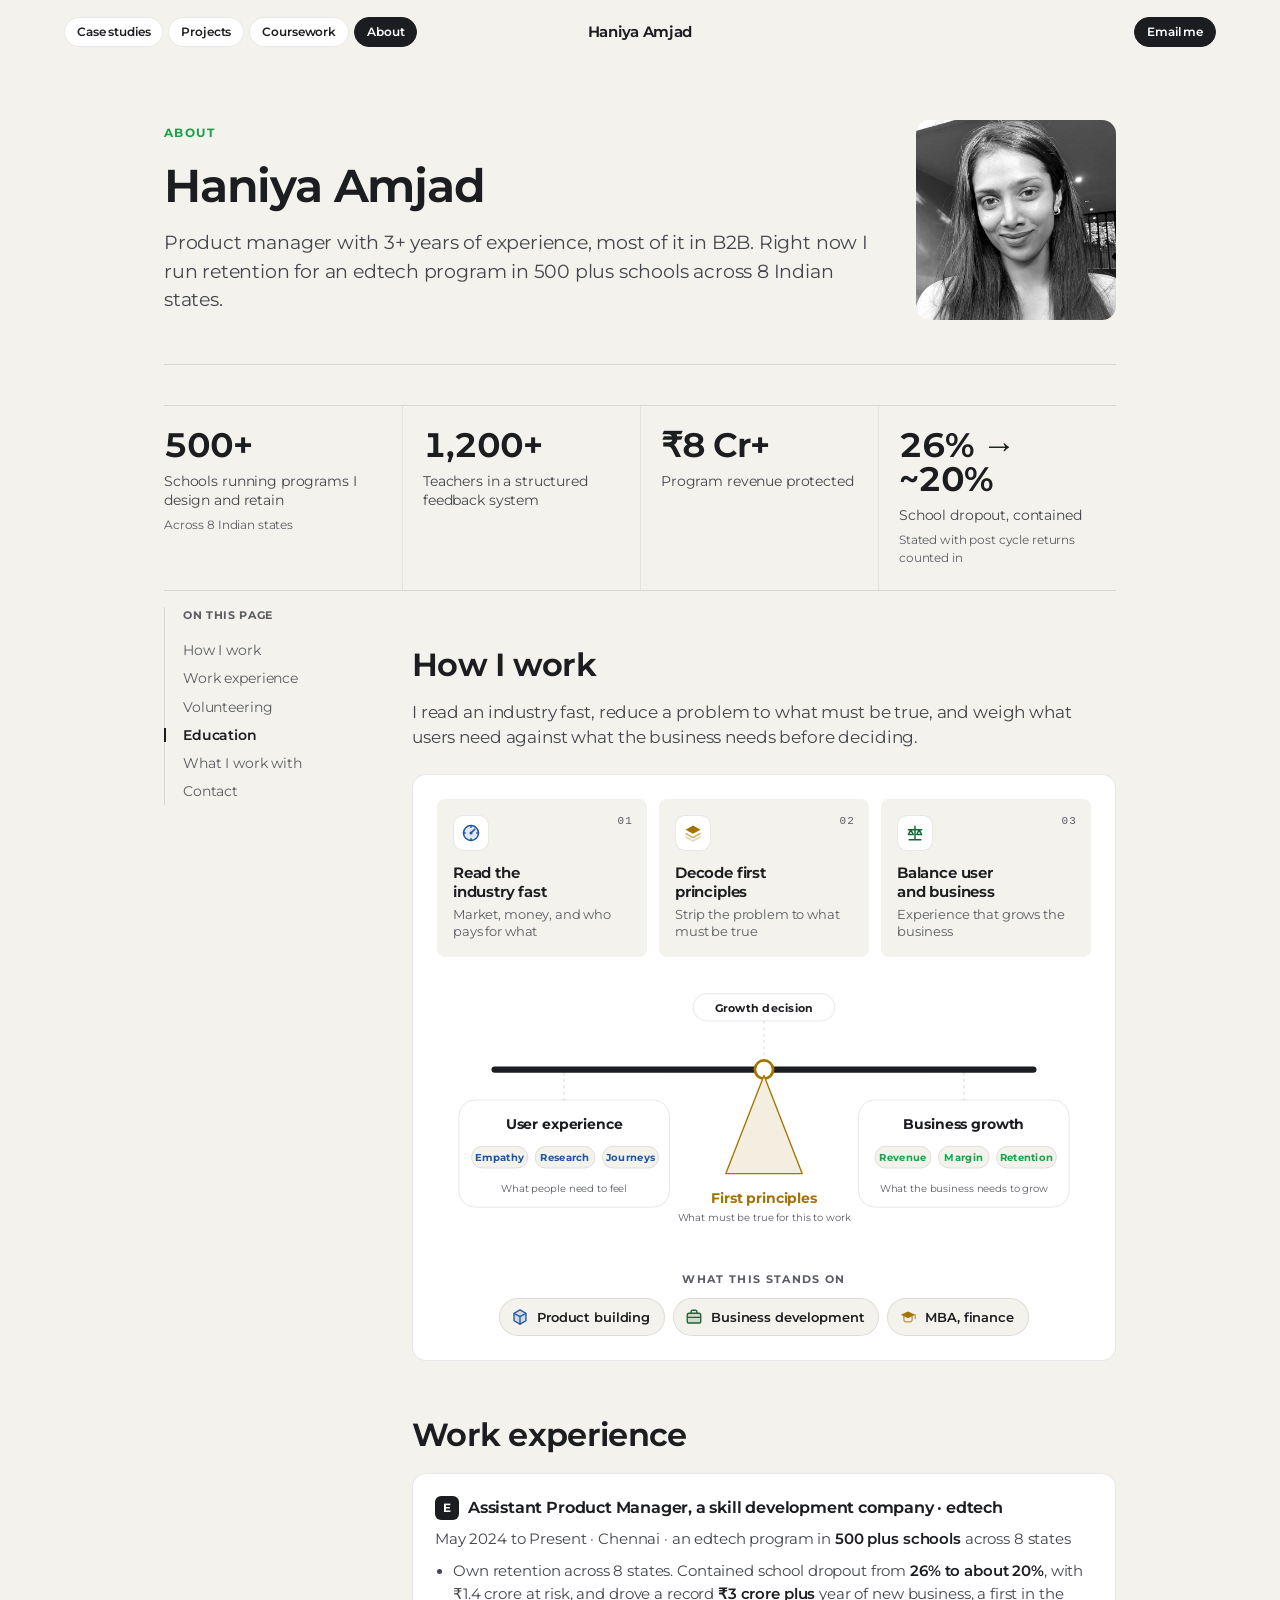
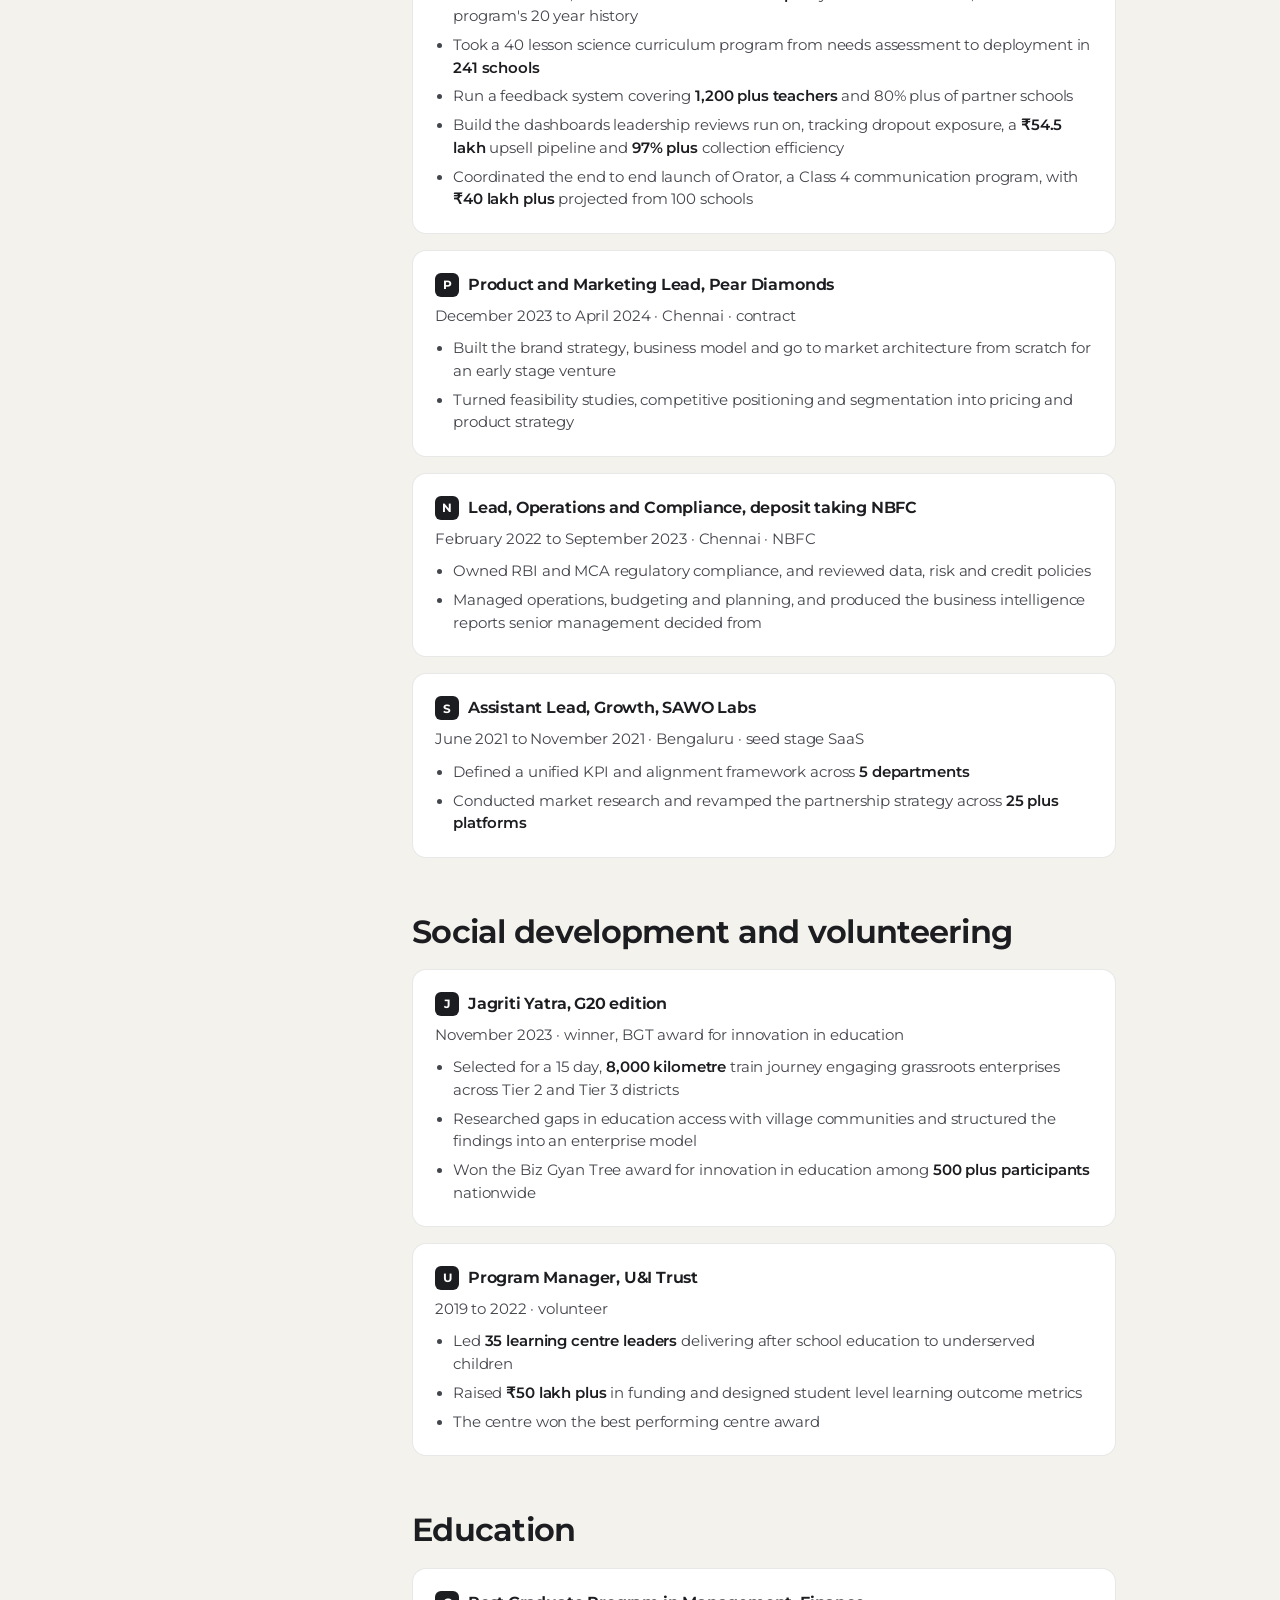
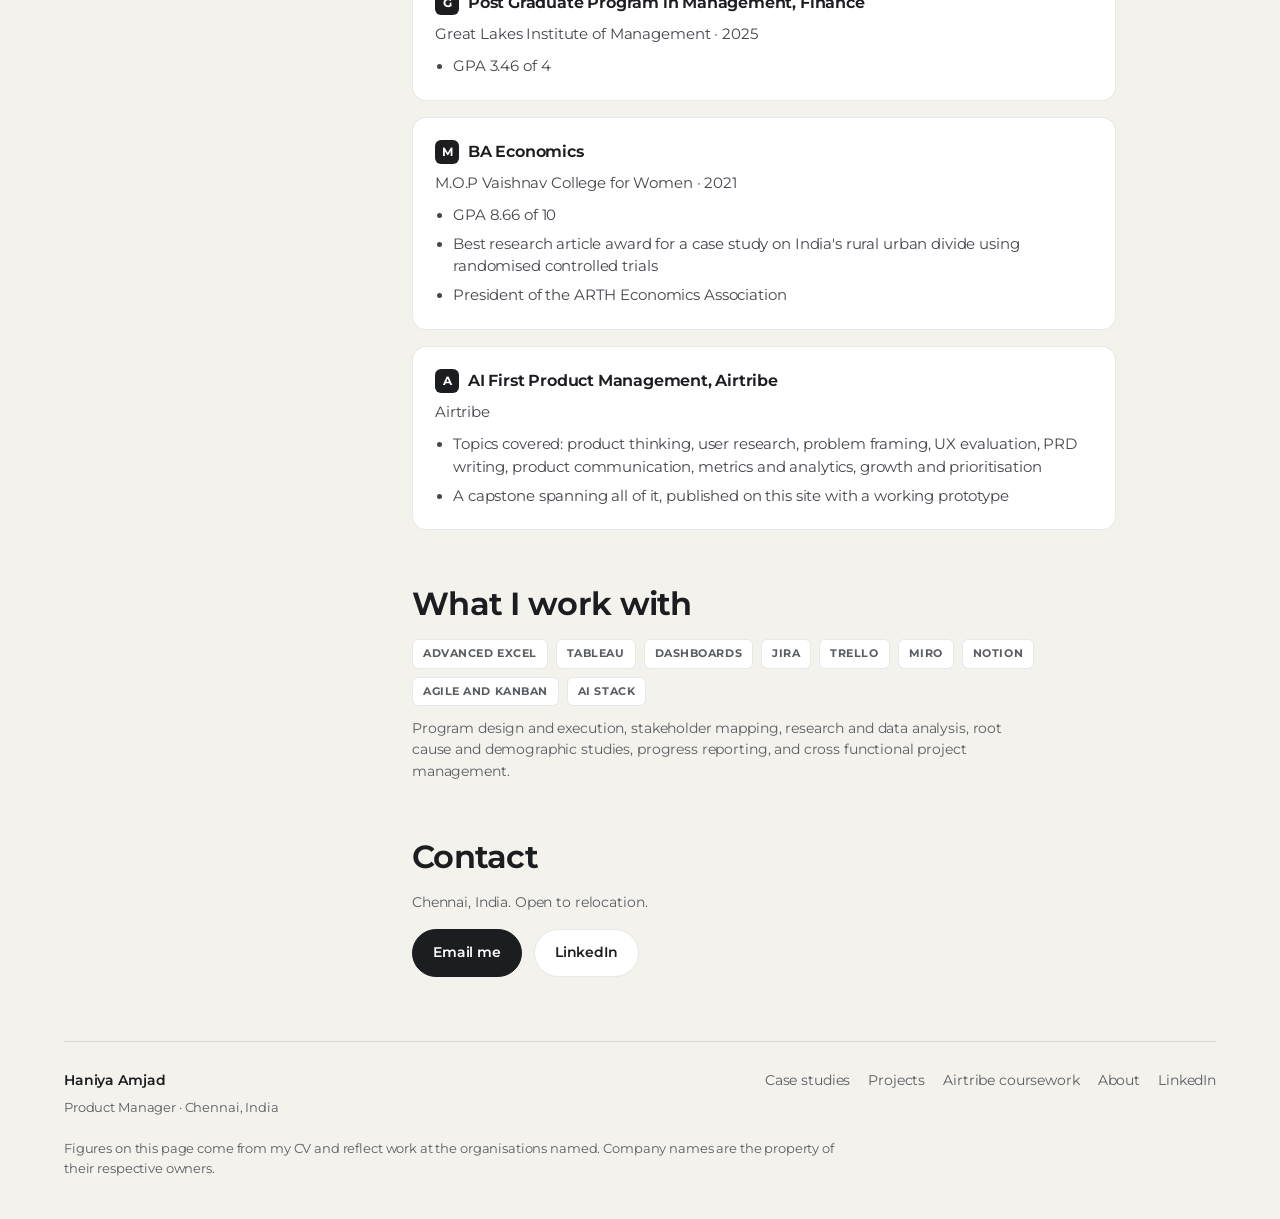
==== commit dcaccc81: "Fix contrast, heading order and tile focus ring from the 2026-10-18 audit Muted grey to #5B5D64 (5.9" ====
--- a/index.html
+++ b/index.html
@@ -49,9 +49,9 @@
   <div class="wrap">
     <div class="metrics reveal">
       <div class="metric case-scope" style="--c-l:#1e56a0; --c-d:#7fb0ff"><span class="num">500+</span><span class="lbl">Schools running programs I design and retain</span><span class="sub">Across 8 Indian states</span></div>
-      <div class="metric case-scope" style="--c-l:#16A34A; --c-d:#3fd68a"><span class="num">1,200+</span><span class="lbl">Teachers in a structured feedback system</span></div>
+      <div class="metric case-scope" style="--c-l:#166534; --c-d:#3fd68a"><span class="num">1,200+</span><span class="lbl">Teachers in a structured feedback system</span></div>
       <div class="metric case-scope" style="--c-l:#D99A00; --c-d:#f2b53d"><span class="num">₹8 Cr+</span><span class="lbl">Program revenue protected</span></div>
-      <div class="metric case-scope" style="--c-l:#16A34A; --c-d:#3fd68a"><span class="num">26% → ~20%</span><span class="lbl">School dropout, contained</span><span class="sub">Stated with post cycle returns counted in</span></div>
+      <div class="metric case-scope" style="--c-l:#166534; --c-d:#3fd68a"><span class="num">26% → ~20%</span><span class="lbl">School dropout, contained</span><span class="sub">Stated with post cycle returns counted in</span></div>
     </div>
   </div>
 </section>
@@ -82,7 +82,7 @@
         <b class="wf-t">Decode first principles</b>
         <span class="wf-s">Strip the problem to what must be true</span>
       </li>
-      <li class="wf case-scope" style="--c-l:#16A34A; --c-d:#3fd68a">
+      <li class="wf case-scope" style="--c-l:#166534; --c-d:#3fd68a">
         <span class="wf-ic"><svg viewBox="0 0 24 24" width="24" height="24" aria-hidden="true"><path d="M12 4v16M5 20h14" stroke="currentColor" stroke-width="1.8" stroke-linecap="round"/><path d="M4 8h16" stroke="currentColor" stroke-width="1.8" stroke-linecap="round"/><path d="M7 8 4 14h6L7 8Z" fill="currentColor" opacity=".25"/><path d="M7 8 4 14h6L7 8Z" fill="none" stroke="currentColor" stroke-width="1.6" stroke-linejoin="round"/><path d="M17 8l-3 6h6l-3-6Z" fill="currentColor" opacity=".25"/><path d="M17 8l-3 6h6l-3-6Z" fill="none" stroke="currentColor" stroke-width="1.6" stroke-linejoin="round"/></svg></span>
         <span class="wf-n">03</span>
         <b class="wf-t">Balance user and business</b>
@@ -130,7 +130,7 @@
     <p class="work-base-k">What this stands on</p>
     <div class="work-base">
       <span class="wb-chip case-scope" style="--c-l:#1e56a0; --c-d:#7fb0ff"><svg viewBox="0 0 24 24" width="24" height="24" aria-hidden="true"><path d="m12 2.5 8 4.5v10l-8 4.5-8-4.5V7l8-4.5Z" fill="currentColor" opacity=".16"/><path d="m12 2.5 8 4.5v10l-8 4.5-8-4.5V7l8-4.5Z" fill="none" stroke="currentColor" stroke-width="1.8" stroke-linejoin="round"/><path d="M4 7l8 4.5L20 7M12 11.5v10" fill="none" stroke="currentColor" stroke-width="1.8" stroke-linejoin="round"/></svg>Product building</span>
-      <span class="wb-chip case-scope" style="--c-l:#16A34A; --c-d:#3fd68a"><svg viewBox="0 0 24 24" width="24" height="24" aria-hidden="true"><rect x="3" y="7" width="18" height="13" rx="2.5" fill="currentColor" opacity=".16"/><rect x="3" y="7" width="18" height="13" rx="2.5" fill="none" stroke="currentColor" stroke-width="1.8"/><path d="M8 7V5.5A2.5 2.5 0 0 1 10.5 3h3A2.5 2.5 0 0 1 16 5.5V7M3 12.5h18" fill="none" stroke="currentColor" stroke-width="1.8"/></svg>Business development</span>
+      <span class="wb-chip case-scope" style="--c-l:#166534; --c-d:#3fd68a"><svg viewBox="0 0 24 24" width="24" height="24" aria-hidden="true"><rect x="3" y="7" width="18" height="13" rx="2.5" fill="currentColor" opacity=".16"/><rect x="3" y="7" width="18" height="13" rx="2.5" fill="none" stroke="currentColor" stroke-width="1.8"/><path d="M8 7V5.5A2.5 2.5 0 0 1 10.5 3h3A2.5 2.5 0 0 1 16 5.5V7M3 12.5h18" fill="none" stroke="currentColor" stroke-width="1.8"/></svg>Business development</span>
       <span class="wb-chip case-scope" style="--c-l:#A67400; --c-d:#f2b53d"><svg viewBox="0 0 24 24" width="24" height="24" aria-hidden="true"><path d="m2.5 9 9.5-4.5L21.5 9 12 13.5 2.5 9Z" fill="currentColor"/><path d="M6.5 11.2v4.3c0 1.6 2.5 3 5.5 3s5.5-1.4 5.5-3v-4.3" fill="none" stroke="currentColor" stroke-width="1.8" stroke-linecap="round" opacity=".7"/><path d="M21.5 9v5" stroke="currentColor" stroke-width="1.8" stroke-linecap="round" opacity=".7"/></svg>MBA, finance</span>
     </div>
   </div>
@@ -143,7 +143,7 @@
 
   <div class="grid reveal" style="grid-template-columns:1fr;margin-top:20px">
     <div class="card exp-card case-scope" style="--c-l:#1e56a0; --c-d:#7fb0ff">
-      <h4><span class="logo-mark" aria-hidden="true">E</span>Assistant Product Manager, a skill development company · edtech</h4>
+      <h3 class="h4"><span class="logo-mark" aria-hidden="true">E</span>Assistant Product Manager, a skill development company · edtech</h3>
       <p class="xsmall muted" style="margin:4px 0 10px">May 2024 to Present · Chennai · an edtech program in <strong>500 plus schools</strong> across 8 states</p>
       <ul style="font-size:14.5px;color:var(--text-mid);margin:0">
         <li>Own retention across 8 states. Contained school dropout from <strong>26% to about 20%</strong>, with ₹1.4 crore at risk, and drove a record <strong>₹3 crore plus</strong> year of new business, a first in the program's 20 year history</li>
@@ -154,8 +154,8 @@
       </ul>
     </div>
 
-    <div class="card exp-card case-scope" style="--c-l:#16A34A; --c-d:#3fd68a">
-      <h4><span class="logo-mark" aria-hidden="true">P</span>Product and Marketing Lead, Pear Diamonds</h4>
+    <div class="card exp-card case-scope" style="--c-l:#166534; --c-d:#3fd68a">
+      <h3 class="h4"><span class="logo-mark" aria-hidden="true">P</span>Product and Marketing Lead, Pear Diamonds</h3>
       <p class="xsmall muted" style="margin:4px 0 10px">December 2023 to April 2024 · Chennai · contract</p>
       <ul style="font-size:14.5px;color:var(--text-mid);margin:0">
         <li>Built the brand strategy, business model and go to market architecture from scratch for an early stage venture</li>
@@ -164,7 +164,7 @@
     </div>
 
     <div class="card exp-card case-scope" style="--c-l:#D99A00; --c-d:#f2b53d">
-      <h4><span class="logo-mark" aria-hidden="true">N</span>Lead, Operations and Compliance, deposit taking NBFC</h4>
+      <h3 class="h4"><span class="logo-mark" aria-hidden="true">N</span>Lead, Operations and Compliance, deposit taking NBFC</h3>
       <p class="xsmall muted" style="margin:4px 0 10px">February 2022 to September 2023 · Chennai · NBFC</p>
       <ul style="font-size:14.5px;color:var(--text-mid);margin:0">
         <li>Owned RBI and MCA regulatory compliance, and reviewed data, risk and credit policies</li>
@@ -173,7 +173,7 @@
     </div>
 
     <div class="card exp-card case-scope" style="--c-l:#1e56a0; --c-d:#7fb0ff">
-      <h4><span class="logo-mark" aria-hidden="true">S</span>Assistant Lead, Growth, SAWO Labs</h4>
+      <h3 class="h4"><span class="logo-mark" aria-hidden="true">S</span>Assistant Lead, Growth, SAWO Labs</h3>
       <p class="xsmall muted" style="margin:4px 0 10px">June 2021 to November 2021 · Bengaluru · seed stage SaaS</p>
       <ul style="font-size:14.5px;color:var(--text-mid);margin:0">
         <li>Defined a unified KPI and alignment framework across <strong>5 departments</strong></li>
@@ -190,7 +190,7 @@
 
   <div class="grid reveal" style="grid-template-columns:1fr;margin-top:20px">
     <div class="card exp-card case-scope" style="--c-l:#D99A00; --c-d:#f2b53d">
-      <h4><span class="logo-mark" aria-hidden="true">J</span>Jagriti Yatra, G20 edition</h4>
+      <h3 class="h4"><span class="logo-mark" aria-hidden="true">J</span>Jagriti Yatra, G20 edition</h3>
       <p class="xsmall muted" style="margin:4px 0 10px">November 2023 · winner, BGT award for innovation in education</p>
       <ul style="font-size:14.5px;color:var(--text-mid);margin:0">
         <li>Selected for a 15 day, <strong>8,000 kilometre</strong> train journey engaging grassroots enterprises across Tier 2 and Tier 3 districts</li>
@@ -199,8 +199,8 @@
       </ul>
     </div>
 
-    <div class="card exp-card case-scope" style="--c-l:#16A34A; --c-d:#3fd68a">
-      <h4><span class="logo-mark" aria-hidden="true">U</span>Program Manager, U&amp;I Trust</h4>
+    <div class="card exp-card case-scope" style="--c-l:#166534; --c-d:#3fd68a">
+      <h3 class="h4"><span class="logo-mark" aria-hidden="true">U</span>Program Manager, U&amp;I Trust</h3>
       <p class="xsmall muted" style="margin:4px 0 10px">2019 to 2022 · volunteer</p>
       <ul style="font-size:14.5px;color:var(--text-mid);margin:0">
         <li>Led <strong>35 learning centre leaders</strong> delivering after school education to underserved children</li>
@@ -218,7 +218,7 @@
 
   <div class="grid reveal" style="grid-template-columns:1fr;margin-top:20px">
     <div class="card exp-card case-scope" style="--c-l:#1e56a0; --c-d:#7fb0ff">
-      <h4><span class="logo-mark" aria-hidden="true">G</span>Post Graduate Program in Management, Finance</h4>
+      <h3 class="h4"><span class="logo-mark" aria-hidden="true">G</span>Post Graduate Program in Management, Finance</h3>
       <p class="xsmall muted" style="margin:4px 0 10px">Great Lakes Institute of Management · 2025</p>
       <ul style="font-size:14.5px;color:var(--text-mid);margin:0">
         <li>GPA 3.46 of 4</li>
@@ -226,7 +226,7 @@
     </div>
 
     <div class="card exp-card case-scope" style="--c-l:#1e56a0; --c-d:#7fb0ff">
-      <h4><span class="logo-mark" aria-hidden="true">M</span>BA Economics</h4>
+      <h3 class="h4"><span class="logo-mark" aria-hidden="true">M</span>BA Economics</h3>
       <p class="xsmall muted" style="margin:4px 0 10px">M.O.P Vaishnav College for Women · 2021</p>
       <ul style="font-size:14.5px;color:var(--text-mid);margin:0">
         <li>GPA 8.66 of 10</li>
@@ -236,7 +236,7 @@
     </div>
 
     <div class="card exp-card case-scope" style="--c-l:#D99A00; --c-d:#f2b53d">
-      <h4><span class="logo-mark" aria-hidden="true">A</span>AI First Product Management, Airtribe</h4>
+      <h3 class="h4"><span class="logo-mark" aria-hidden="true">A</span>AI First Product Management, Airtribe</h3>
       <p class="xsmall muted" style="margin:4px 0 10px">Airtribe</p>
       <ul style="font-size:14.5px;color:var(--text-mid);margin:0">
         <li>Topics covered: product thinking, user research, problem framing, UX evaluation, PRD writing, product communication, metrics and analytics, growth and prioritisation</li>
--- a/assets/style.css
+++ b/assets/style.css
@@ -26,13 +26,13 @@
   --surface-strong: #ffffff;
   --text: #1C1D21;
   --text-mid: #44464D;
-  --muted: #6F7178;
+  --muted: #5B5D64;
   --line: rgba(28, 29, 33, 0.12);
   --line-soft: rgba(28, 29, 33, 0.07);
   --hair: rgba(28, 29, 33, 0.10);
   --ink: #1C1D21;
   --accent: #1e56a0;
-  --green: #16A34A;
+  --green: #166534;
   --amber: #A67400;
 
   /* per-case accent, set by .case-scope from --c-l */
@@ -326,10 +326,10 @@
 .grid-3 { grid-template-columns: repeat(auto-fit, minmax(260px, 1fr)); }
 .grid-4 { grid-template-columns: repeat(auto-fit, minmax(210px, 1fr)); }
 .card { background: var(--surface-solid); border: 1px solid var(--hair); border-radius: var(--radius); padding: 22px 22px; }
-.card h4 { margin-bottom: 8px; }
+.card h4, .card h3 { margin-bottom: 8px; }
 .card p { font-size: 14.5px; color: var(--text-mid); margin: 0; }
 .card .eyebrow { font-size: 11px; margin-bottom: 10px; }
-.exp-card h4 { display: flex; align-items: center; font-size: 16px; }
+.exp-card h3 { display: flex; align-items: center; font-size: 16px; letter-spacing: -0.012em; }
 
 /* Artifact links */
 .artifacts { display: grid; grid-template-columns: repeat(auto-fit, minmax(230px, 1fr)); gap: 12px; margin: 28px 0 0; }
@@ -427,7 +427,7 @@
   transition: transform .35s var(--ease), box-shadow .35s var(--ease);
 }
 .tile:hover { transform: translateY(-3px); box-shadow: 0 8px 24px rgba(0, 0, 0, 0.14); }
-.tile:focus-visible { outline: 2px solid #fff; outline-offset: -6px; }
+.tile:focus-visible { outline: 2px solid #fff; outline-offset: -4px; box-shadow: 0 0 0 4px var(--ink); }
 .tile-t {
   position: absolute; left: 20px; right: 20px; top: 18px; z-index: 2;
   font-size: clamp(16px, 1.8vw, 20px); font-weight: 600; line-height: 1.25; letter-spacing: -0.016em;
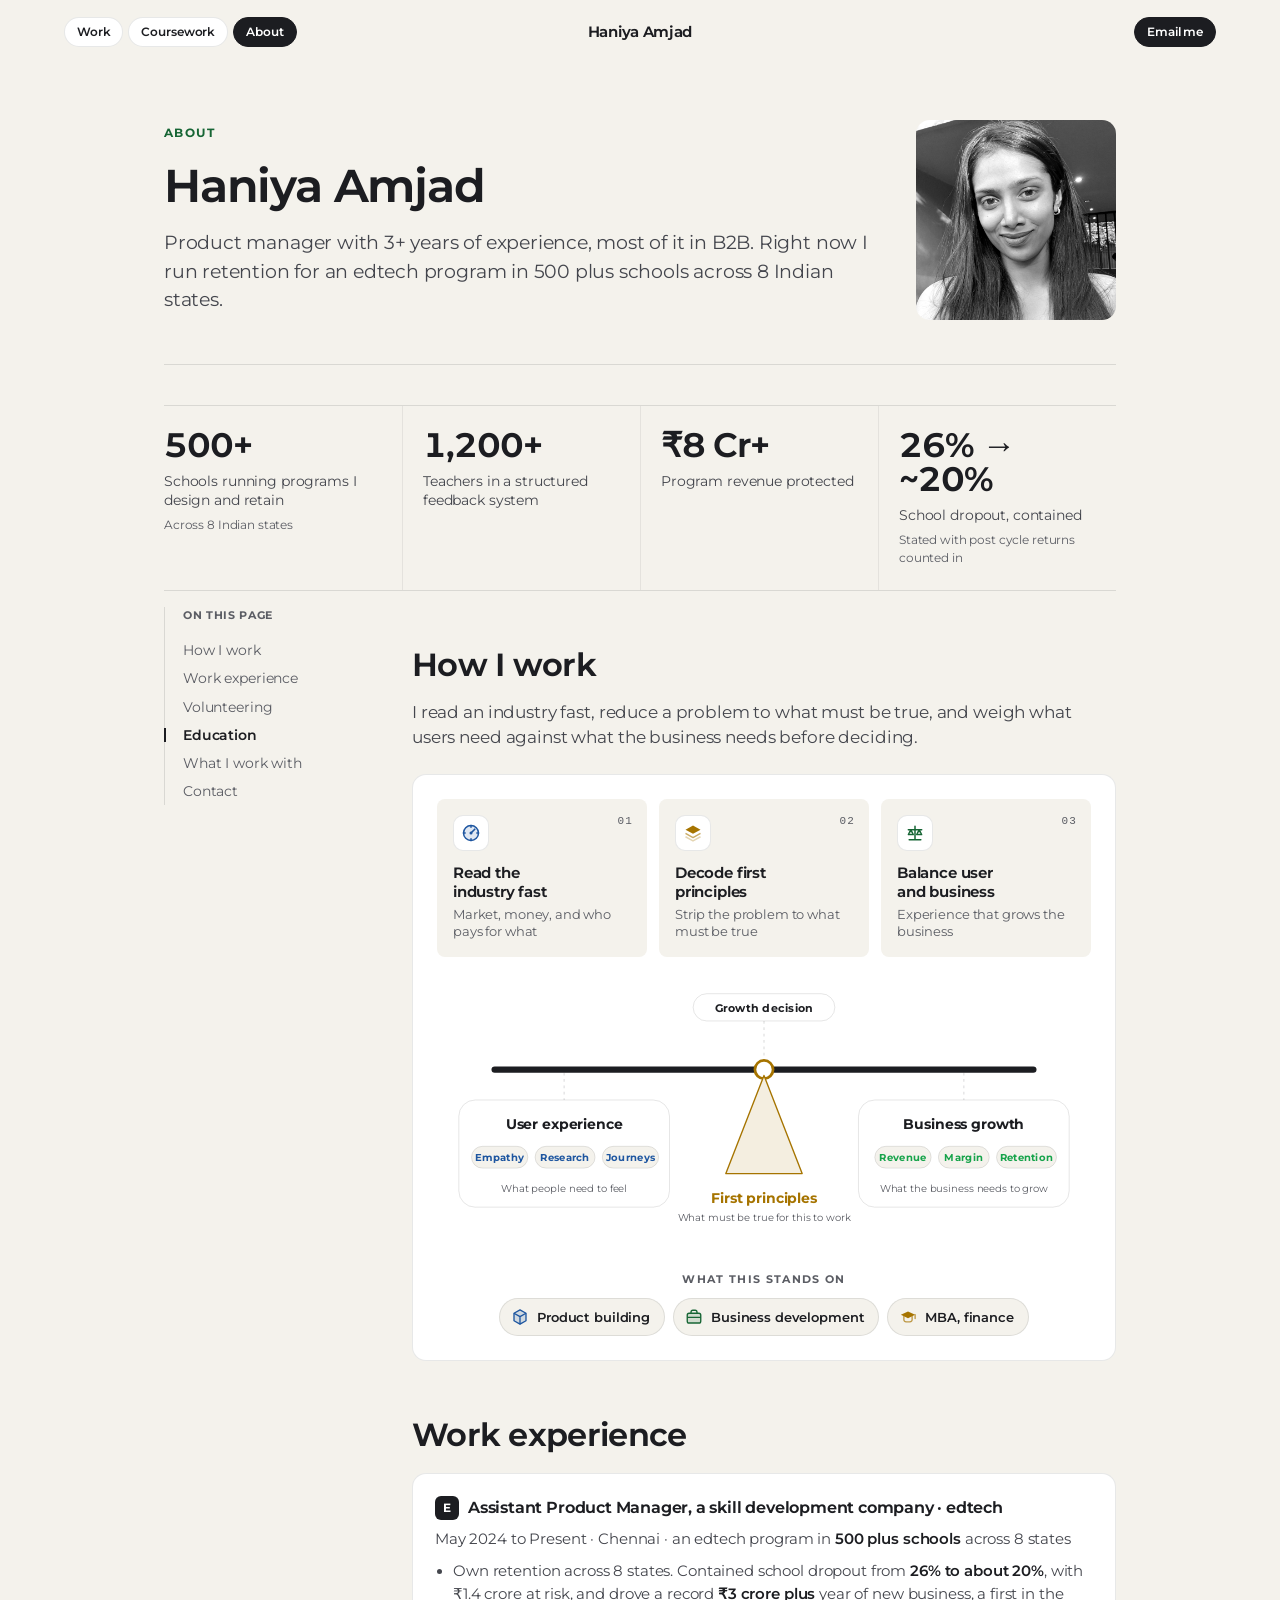
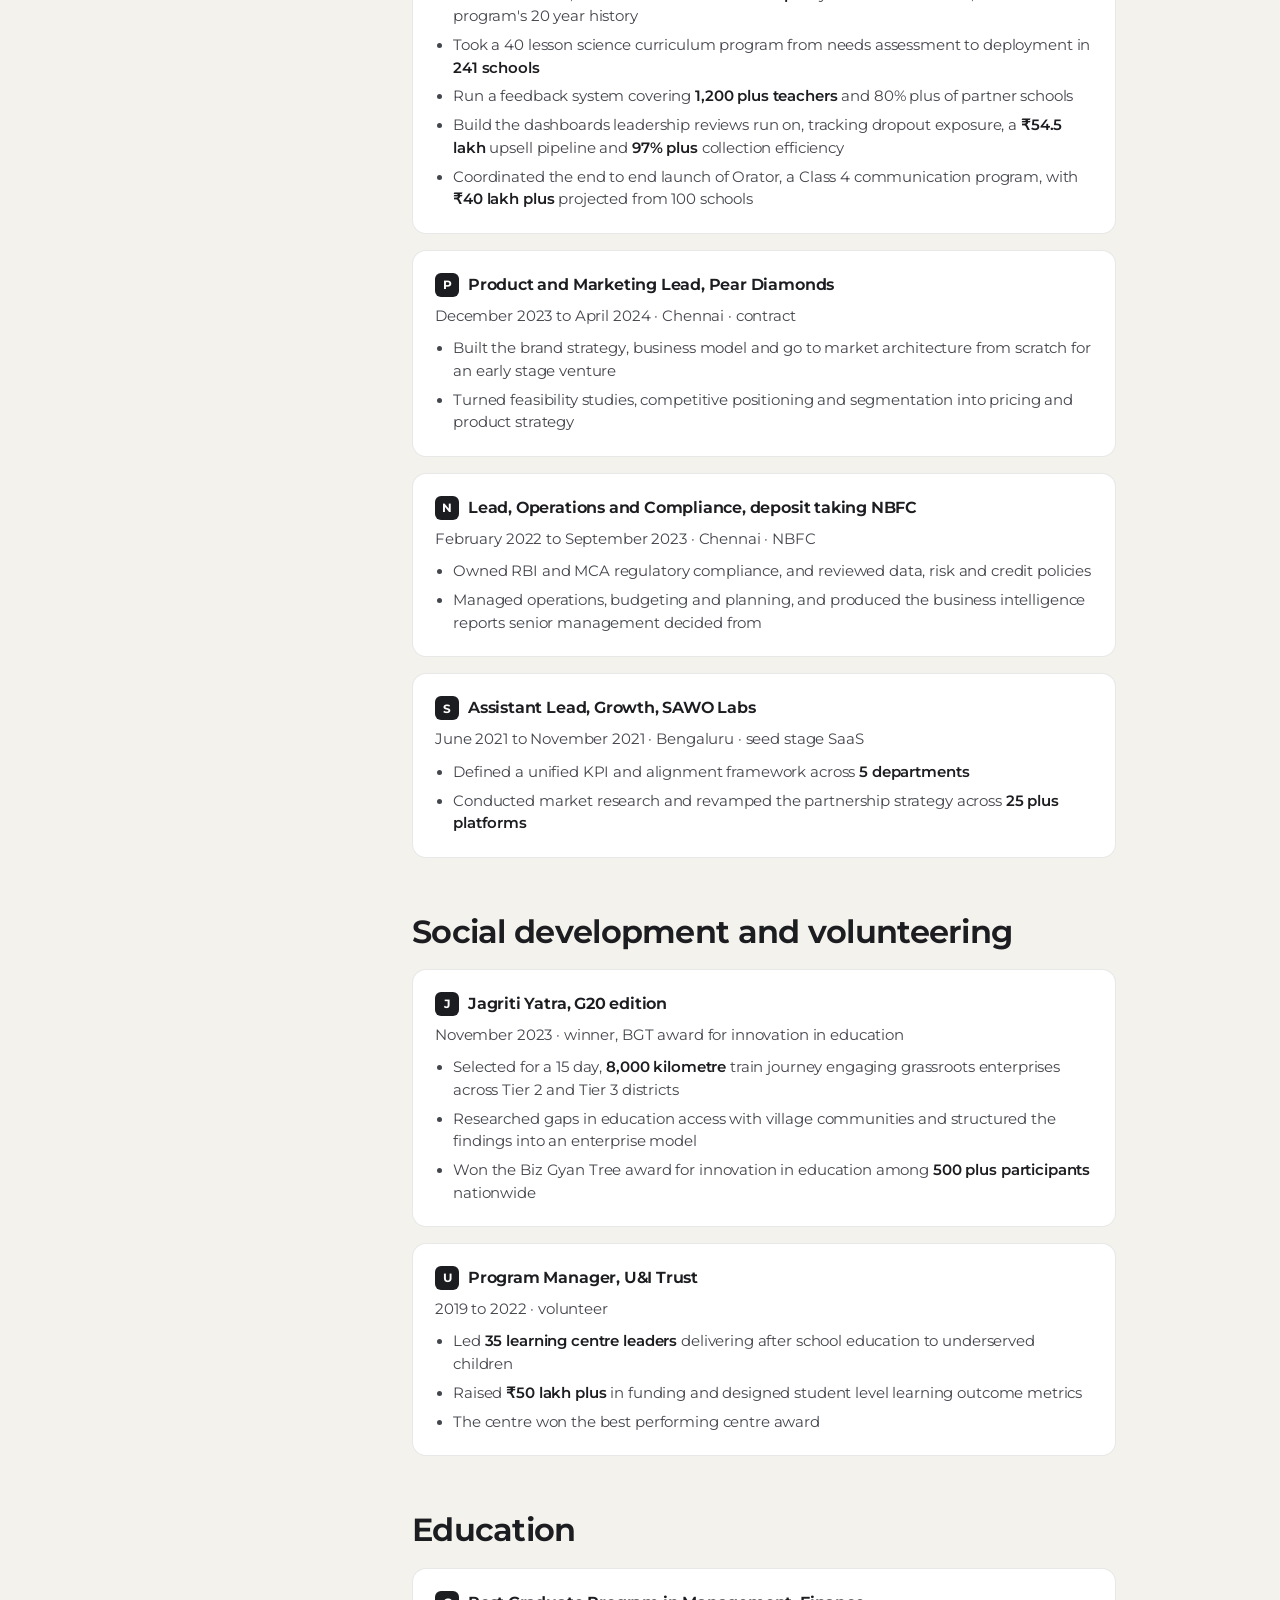
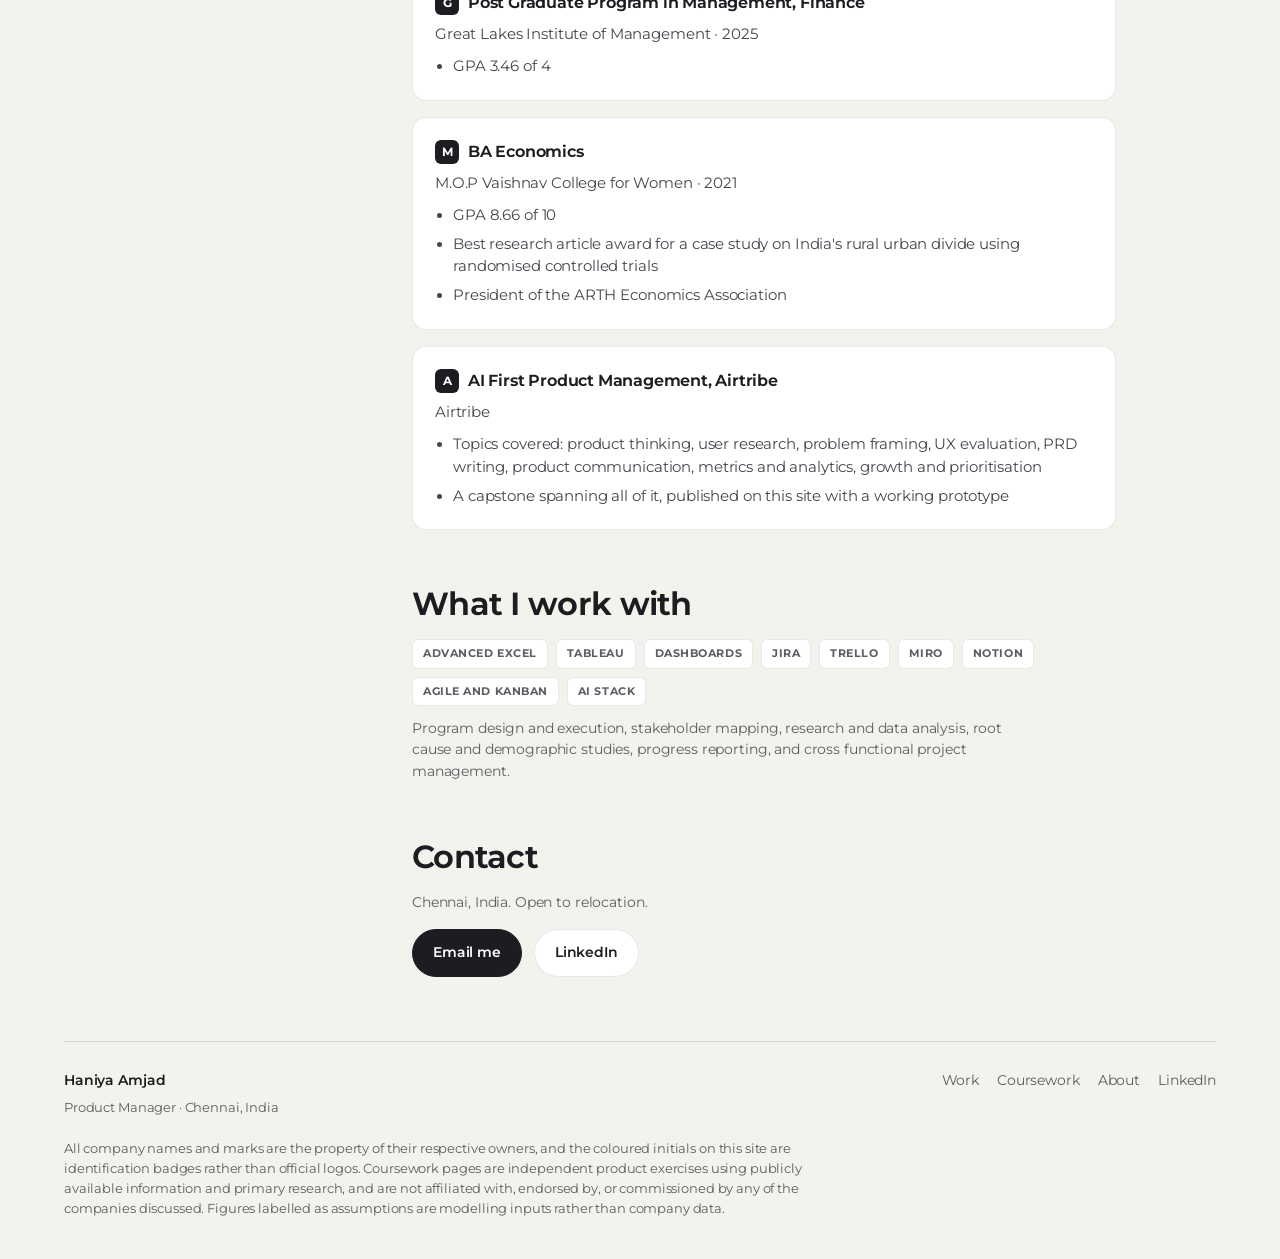
==== commit 76947a8f: "Real pages per case study at /work/<slug>/, sitemap, robots, 404, OG, schema, WebP Replaces the hash" ====
--- a/index.html
+++ b/index.html
@@ -5,21 +5,33 @@
 <meta name="viewport" content="width=device-width, initial-scale=1">
 <title>About Haniya Amjad</title>
 <meta name="description" content="Product manager with 3+ years of experience, strongest in B2B, who works from the customer's side of the problem.">
-<link rel="stylesheet" href="assets/style.css?v=41">
+<link rel="canonical" href="https://haniyamjad.com/">
+<meta property="og:type" content="website">
+<meta property="og:site_name" content="Haniya Amjad">
+<meta property="og:title" content="About Haniya Amjad">
+<meta property="og:description" content="Product manager with 3+ years of experience, strongest in B2B, who works from the customer's side of the problem.">
+<meta property="og:url" content="https://haniyamjad.com/">
+<meta property="og:image" content="https://haniyamjad.com/assets/og/default.png">
+<meta property="og:image:width" content="1200">
+<meta property="og:image:height" content="630">
+<meta name="twitter:card" content="summary_large_image">
+<meta name="twitter:title" content="About Haniya Amjad">
+<meta name="twitter:description" content="Product manager with 3+ years of experience, strongest in B2B, who works from the customer's side of the problem.">
+<meta name="twitter:image" content="https://haniyamjad.com/assets/og/default.png">
+<link rel="stylesheet" href="/assets/style.css?v=42">
+<script type="application/ld+json">{"@context": "https://schema.org", "@type": "Person", "name": "Haniya Amjad", "jobTitle": "Product Manager", "url": "https://haniyamjad.com/", "email": "mailto:haniya.amjad1124@gmail.com", "sameAs": ["https://www.linkedin.com/in/haniya-amjad/"], "address": {"@type": "PostalAddress", "addressLocality": "Chennai", "addressCountry": "IN"}}</script>
 </head>
-<body style="--case:#16A34A; --case-soft:rgba(22,163,74,.10); --case-line:rgba(22,163,74,.30);">
-
+<body class="case-scope" style="--c-l:#166534; --c-d:#3fd68a;">
 <a class="skip" href="#main">Skip to content</a>
 
 <nav class="nav">
   <div class="nav-in">
     <div class="nav-links" id="navlinks">
-      <a href="case-studies/">Case studies</a>
-      <a href="case-studies/#projects">Projects</a>
-      <a href="case-studies/#airtribe">Coursework</a>
-      <a href="./" class="is-active">About</a>
-    </div>
-    <a class="nav-logo" href="case-studies/">Haniya Amjad</a>
+      <a href="/work/">Work</a>
+      <a href="/work/#coursework">Coursework</a>
+      <a href="/" class="is-active">About</a>
+    </div>
+    <a class="nav-logo" href="/">Haniya Amjad</a>
     <a class="nav-cta" href="mailto:haniya.amjad1124@gmail.com">Email me</a>
     <button class="nav-toggle" aria-expanded="false" aria-controls="navlinks">Menu</button>
   </div>
@@ -39,7 +51,7 @@
         </p>
       </div>
       <div class="hero-photo-wrap">
-        <img class="hero-photo" src="assets/haniya.jpg" alt="Haniya Amjad" width="720" height="720">
+        <img class="hero-photo" src="/assets/haniya.jpg" alt="Haniya Amjad" width="720" height="720">
       </div>
     </div>
   </div>
@@ -303,20 +315,22 @@
         <p class="muted" style="font-size:13px;margin:0">Product Manager · Chennai, India</p>
       </div>
       <div class="footer-links">
-        <a href="case-studies/">Case studies</a>
-        <a href="case-studies/#projects">Projects</a>
-        <a href="case-studies/#airtribe">Airtribe coursework</a>
-        <a href="./">About</a>
-        <a href="https://www.linkedin.com/in/haniya-amjad/" target="_blank" rel="noopener">LinkedIn</a>
+        <a href="/work/">Work</a>
+        <a href="/work/#coursework">Coursework</a>
+        <a href="/">About</a>
+        <a href="https://www.linkedin.com/in/haniya-amjad/" target="_blank" rel="noopener">LinkedIn<span class="sr-only"> (opens in a new tab)</span></a>
       </div>
     </div>
     <p class="footer-legal">
-      Figures on this page come from my CV and reflect work at the organisations named. Company
-      names are the property of their respective owners.
+      All company names and marks are the property of their respective owners, and the coloured
+      initials on this site are identification badges rather than official logos. Coursework pages are
+      independent product exercises using publicly available information and primary research, and are
+      not affiliated with, endorsed by, or commissioned by any of the companies discussed. Figures
+      labelled as assumptions are modelling inputs rather than company data.
     </p>
   </div>
 </footer>
 
-<script src="assets/main.js?v=41"></script>
+<script src="/assets/main.js?v=42"></script>
 </body>
 </html>
--- a/assets/style.css
+++ b/assets/style.css
@@ -546,3 +546,12 @@
   ::-webkit-scrollbar-thumb { background: rgba(28, 29, 33, 0.25); border-radius: 100px; border: 3px solid transparent; background-clip: padding-box; }
   ::-webkit-scrollbar-track { background: transparent; }
 }
+
+/* ---------- Real pages (build_site.py), 2026-10-18 ---------- */
+.sr-only { position: absolute; width: 1px; height: 1px; padding: 0; margin: -1px; overflow: hidden; clip: rect(0,0,0,0); white-space: nowrap; border: 0; }
+.section-h { margin: 40px 0 16px; }
+.section-lede { margin: -4px 0 20px; max-width: 60ch; }
+.crumbs { display: flex; align-items: center; gap: 8px; flex-wrap: wrap; }
+.crumb-sep { color: var(--muted); }
+.plain-list { list-style: none; padding: 0; margin: 0; display: grid; gap: 8px; }
+.plain-list a { text-decoration: underline; text-underline-offset: 3px; }
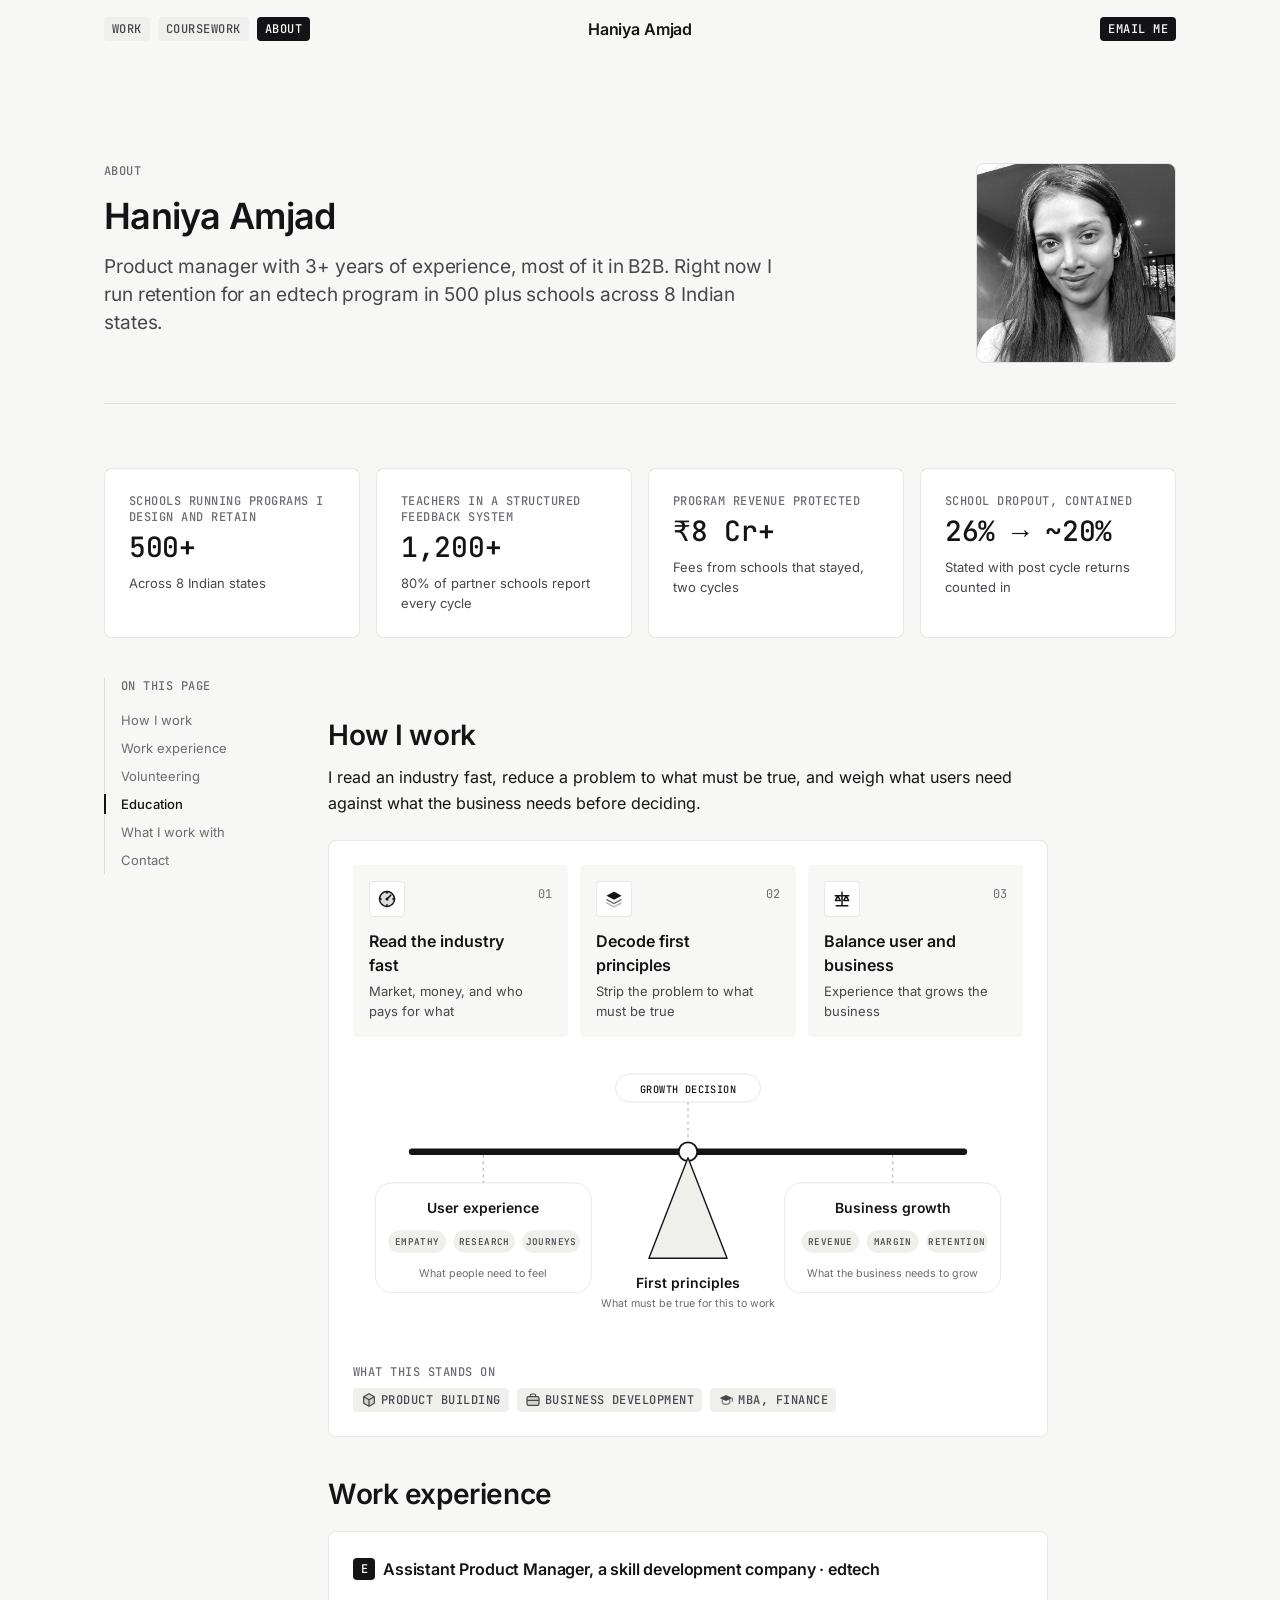
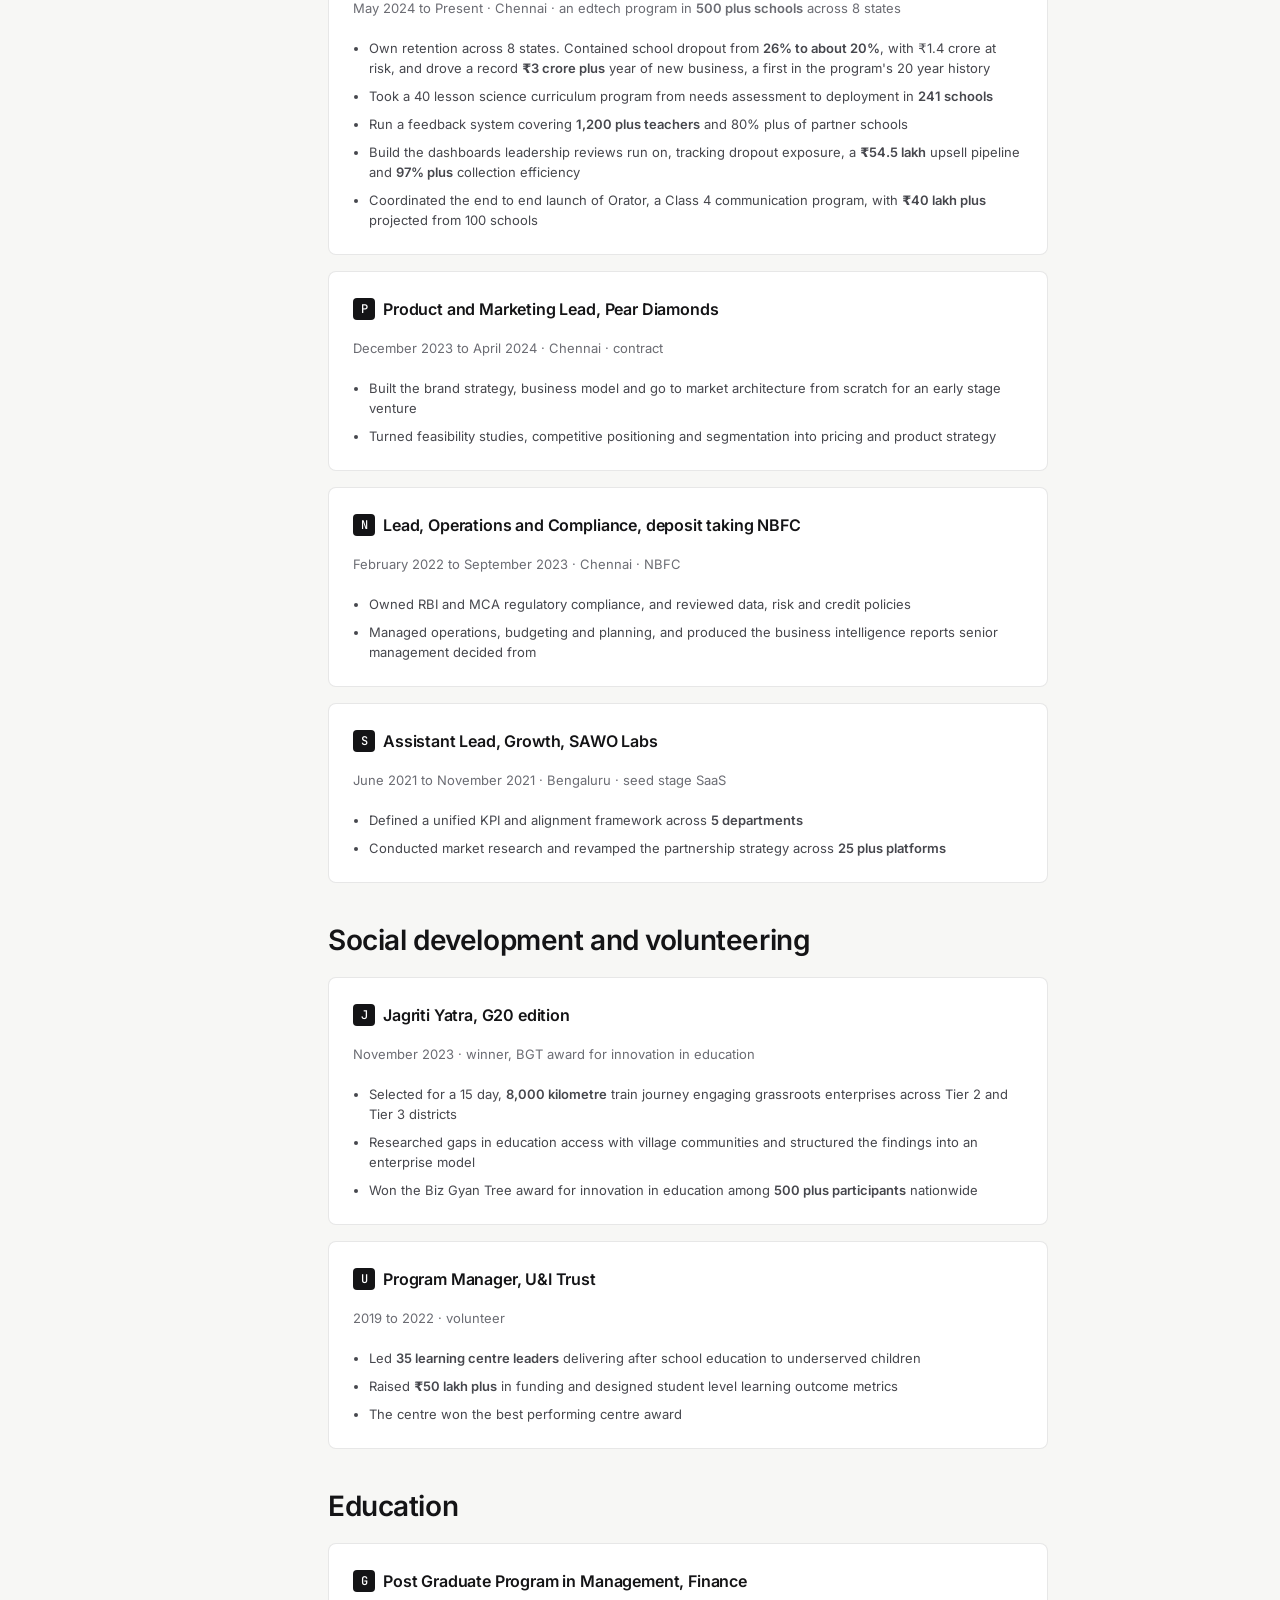
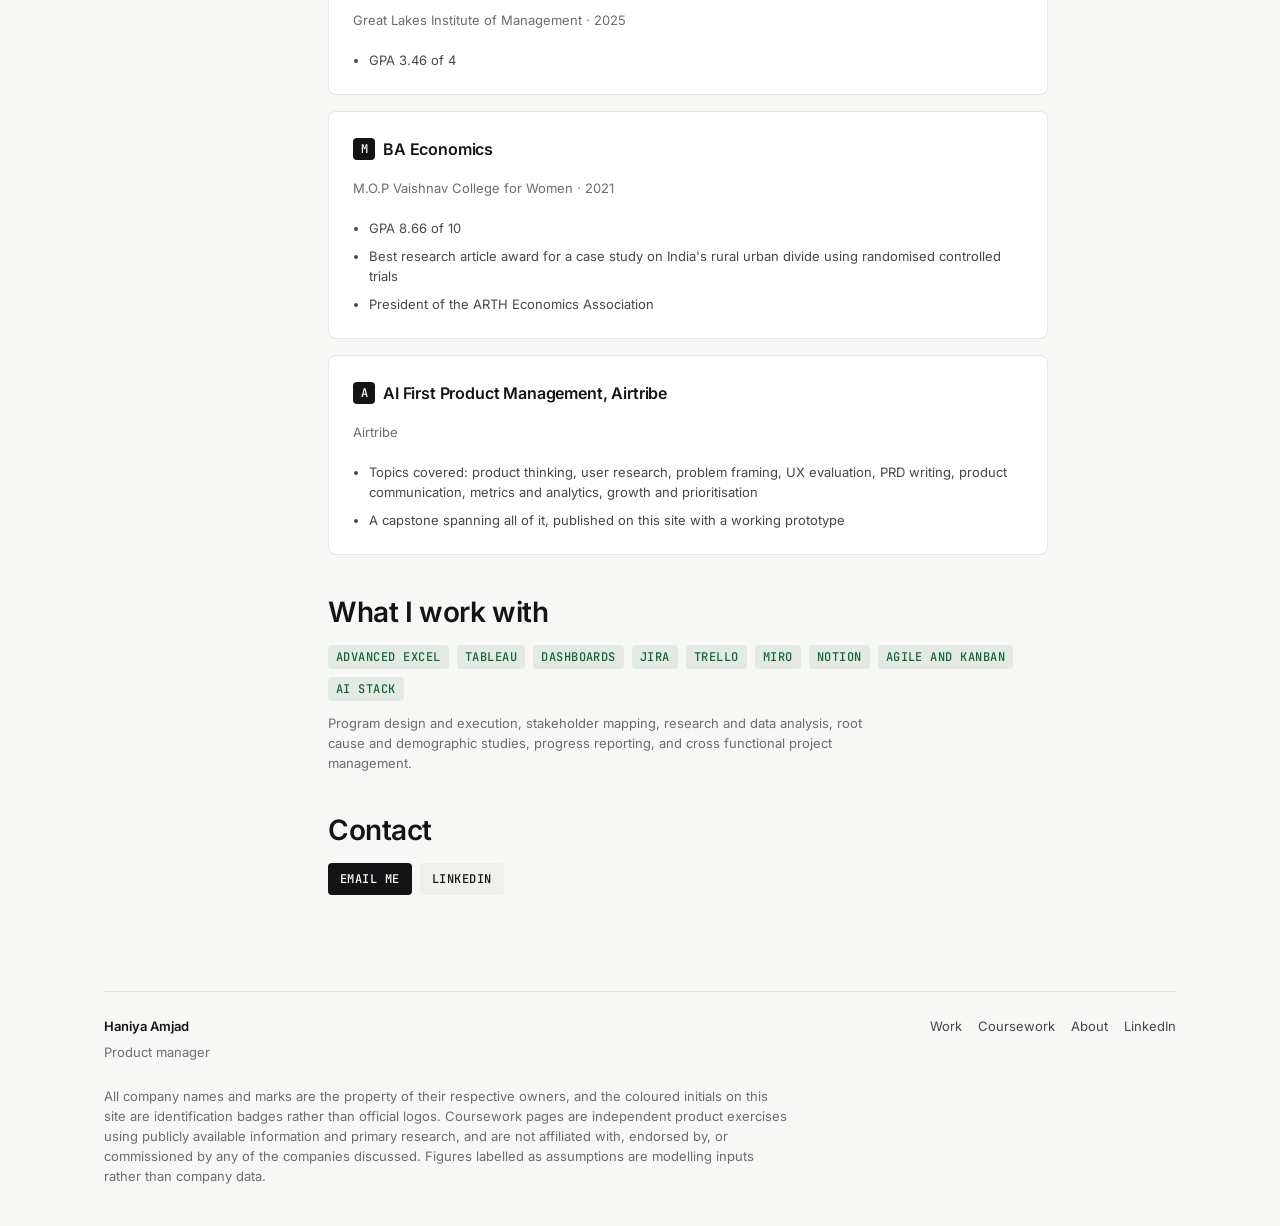
==== commit a3569ba1: "Design system from DESIGN.md: Inter and JetBrains Mono, dashboard landing, stat tiles Direction A. N" ====
--- a/index.html
+++ b/index.html
@@ -18,8 +18,8 @@
 <meta name="twitter:title" content="About Haniya Amjad">
 <meta name="twitter:description" content="Product manager with 3+ years of experience, strongest in B2B, who works from the customer's side of the problem.">
 <meta name="twitter:image" content="https://haniyamjad.com/assets/og/default.png">
-<link rel="stylesheet" href="/assets/style.css?v=42">
-<script type="application/ld+json">{"@context": "https://schema.org", "@type": "Person", "name": "Haniya Amjad", "jobTitle": "Product Manager", "url": "https://haniyamjad.com/", "email": "mailto:haniya.amjad1124@gmail.com", "sameAs": ["https://www.linkedin.com/in/haniya-amjad/"], "address": {"@type": "PostalAddress", "addressLocality": "Chennai", "addressCountry": "IN"}}</script>
+<link rel="stylesheet" href="/assets/style.css?v=43">
+<script type="application/ld+json">{"@context": "https://schema.org", "@type": "Person", "name": "Haniya Amjad", "jobTitle": "Product Manager", "url": "https://haniyamjad.com/", "email": "mailto:haniya.amjad1124@gmail.com", "sameAs": ["https://www.linkedin.com/in/haniya-amjad/"]}</script>
 </head>
 <body class="case-scope" style="--c-l:#166534; --c-d:#3fd68a;">
 <a class="skip" href="#main">Skip to content</a>
@@ -61,8 +61,8 @@
   <div class="wrap">
     <div class="metrics reveal">
       <div class="metric case-scope" style="--c-l:#1e56a0; --c-d:#7fb0ff"><span class="num">500+</span><span class="lbl">Schools running programs I design and retain</span><span class="sub">Across 8 Indian states</span></div>
-      <div class="metric case-scope" style="--c-l:#166534; --c-d:#3fd68a"><span class="num">1,200+</span><span class="lbl">Teachers in a structured feedback system</span></div>
-      <div class="metric case-scope" style="--c-l:#D99A00; --c-d:#f2b53d"><span class="num">₹8 Cr+</span><span class="lbl">Program revenue protected</span></div>
+      <div class="metric case-scope" style="--c-l:#166534; --c-d:#3fd68a"><span class="num">1,200+</span><span class="lbl">Teachers in a structured feedback system</span><span class="sub">80% of partner schools report every cycle</span></div>
+      <div class="metric case-scope" style="--c-l:#D99A00; --c-d:#f2b53d"><span class="num">₹8 Cr+</span><span class="lbl">Program revenue protected</span><span class="sub">Fees from schools that stayed, two cycles</span></div>
       <div class="metric case-scope" style="--c-l:#166534; --c-d:#3fd68a"><span class="num">26% → ~20%</span><span class="lbl">School dropout, contained</span><span class="sub">Stated with post cycle returns counted in</span></div>
     </div>
   </div>
@@ -282,7 +282,6 @@
 <section class="section-sm" id="contact">
   <div class="prose reveal">
     <h2 class="h2">Contact</h2>
-    <p class="small muted" style="margin-top:10px">Chennai, India. Open to relocation.</p>
     <div class="btn-row" style="margin-top:16px">
       <a class="btn" href="mailto:haniya.amjad1124@gmail.com">Email me</a>
       <a class="btn btn-ghost" href="https://www.linkedin.com/in/haniya-amjad/" target="_blank" rel="noopener">LinkedIn</a>
@@ -312,7 +311,7 @@
     <div class="footer-in">
       <div>
         <p style="font-family:var(--font-display);font-weight:600;margin-bottom:6px">Haniya Amjad</p>
-        <p class="muted" style="font-size:13px;margin:0">Product Manager · Chennai, India</p>
+        <p class="muted" style="margin:0">Product manager</p>
       </div>
       <div class="footer-links">
         <a href="/work/">Work</a>
@@ -331,6 +330,6 @@
   </div>
 </footer>
 
-<script src="/assets/main.js?v=42"></script>
+<script src="/assets/main.js?v=43"></script>
 </body>
 </html>
--- a/assets/style.css
+++ b/assets/style.css
@@ -1,557 +1,388 @@
 /* ==========================================================================
-   Haniya Amjad portfolio. Direction C, 2026-09-30.
-   Cream page, flat white surfaces, brand colour only on tiles and inside
-   case studies. One theme. No blur, no gradients in the chrome.
-   Previous stylesheet: style.css.bak-v40.
+   haniyamjad.com stylesheet. Written from DESIGN.md, 2026-10-18.
+   Every size, space, colour and duration below is a token from that file.
+   If you need a value that is not here, change DESIGN.md first.
+   Previous stylesheet: style.css.bak-v42 (cream bento).
    ========================================================================== */
 
-@font-face {
-  font-family: "Montserrat";
-  src: url("fonts/montserrat-var.woff2") format("woff2");
-  font-weight: 100 900;
-  font-style: normal;
-  font-display: swap;
-}
-
-/* ---------- Tokens ---------- */
+@font-face { font-family: "Inter"; src: url("fonts/inter-var.woff2") format("woff2"); font-weight: 100 900; font-style: normal; font-display: swap; }
+@font-face { font-family: "JetBrains Mono"; src: url("fonts/jetbrains-mono-var.woff2") format("woff2"); font-weight: 100 800; font-style: normal; font-display: swap; }
+
+/* ---------- Tokens (DESIGN.md sections 2 to 7) ---------- */
 :root {
-  --font-display: "Montserrat", -apple-system, BlinkMacSystemFont, "Helvetica Neue", Helvetica, Arial, sans-serif;
-  --font-text: "Montserrat", -apple-system, BlinkMacSystemFont, "Helvetica Neue", Helvetica, Arial, sans-serif;
-  --font-mono: ui-monospace, SFMono-Regular, "SF Mono", Menlo, Consolas, monospace;
-
-  --bg: #F4F2EC;
-  --bg-alt: #ECEAE3;
-  --surface-solid: #ffffff;
-  --surface: #ffffff;
-  --surface-strong: #ffffff;
-  --text: #1C1D21;
-  --text-mid: #44464D;
-  --muted: #5B5D64;
-  --line: rgba(28, 29, 33, 0.12);
-  --line-soft: rgba(28, 29, 33, 0.07);
-  --hair: rgba(28, 29, 33, 0.10);
-  --ink: #1C1D21;
-  --accent: #1e56a0;
-  --green: #166534;
-  --amber: #A67400;
-
-  /* per-case accent, set by .case-scope from --c-l */
-  --case: #1e56a0;
-  --case-soft: rgba(30, 86, 160, 0.09);
-  --case-line: rgba(30, 86, 160, 0.28);
-
-  --shadow-sm: 0 1px 2px rgba(0, 0, 0, 0.06);
-  --shadow-md: 0 2px 6px rgba(0, 0, 0, 0.08);
-  --shadow-tile: 0 1px 2px rgba(0, 0, 0, 0.10);
-
-  --radius-sm: 8px;
-  --radius: 14px;
-  --radius-lg: 14px;
-  --radius-xl: 14px;
-
-  --wrap: 1000px;
-  --wrap-wide: 1200px;
-  --nav-h: 64px;
-
-  --ease: cubic-bezier(.22, .61, .36, 1);
-  --dur: .25s;
-}
+  --sans: "Inter", system-ui, -apple-system, "Segoe UI", Helvetica, Arial, sans-serif;
+  --mono: "JetBrains Mono", ui-monospace, SFMono-Regular, Menlo, Consolas, monospace;
+
+  --t-label: 12px; --lh-label: 16px;
+  --t-small: 13px; --lh-small: 20px;
+  --t-body: 16px;  --lh-body: 26px;
+  --t-lead: 19px;  --lh-lead: 28px;
+  --t-h3: 23px;    --lh-h3: 30px;
+  --t-h2: 28px;    --lh-h2: 34px;
+  --t-h1: 36px;    --lh-h1: 42px;
+  --t-num: 28px;   --t-num-lg: 40px;
+
+  --s-1: 4px; --s-2: 8px; --s-3: 12px; --s-4: 16px; --s-5: 24px; --s-6: 40px; --s-7: 64px; --s-8: 96px;
+
+  --bg: #F7F7F5;
+  --surface: #FFFFFF;
+  --sunken: #EFEFEC;
+  --line: rgba(20, 20, 22, 0.10);
+  --line-strong: rgba(20, 20, 22, 0.25);
+  --ink: #141416;
+  --ink-2: #46474D;
+  --ink-3: #6B6C73;
+  --accent: #1D4ED8;
+  --ok: #15803D; --warn: #A16207; --bad: #B91C1C;
+
+  /* aliases the case-study markup and .dg-* SVG hooks still use */
+  --text: var(--ink); --text-mid: var(--ink-2); --muted: var(--ink-3);
+  --surface-solid: var(--surface); --bg-alt: var(--sunken); --line-soft: var(--line); --hair: var(--line);
+  --font-display: var(--sans); --font-text: var(--sans); --font-mono: var(--mono);
+  --case: var(--accent);
+  --case-soft: rgba(29, 78, 216, 0.08);
+  --case-line: rgba(29, 78, 216, 0.30);
+
+  --page: 1120px; --read: 720px; --gutter: 24px;
+  --radius: 8px; --radius-sm: 4px;
+
+  --d-fast: 120ms; --d-normal: 200ms; --d-slow: 400ms;
+  --e: cubic-bezier(.2, 0, 0, 1); --e-out: cubic-bezier(0, 0, .2, 1);
+}
+@media (prefers-reduced-motion: reduce) { :root { --d-fast: 1ms; --d-normal: 1ms; --d-slow: 1ms; } }
 
 /* ---------- Reset ---------- */
 *, *::before, *::after { box-sizing: border-box; }
-html { -webkit-text-size-adjust: 100%; scroll-behavior: smooth; scroll-padding-top: calc(var(--nav-h) + 24px); }
-@media (prefers-reduced-motion: reduce) {
-  html { scroll-behavior: auto; }
-  *, *::before, *::after { animation-duration: .001ms !important; transition-duration: .001ms !important; }
-}
+html { -webkit-text-size-adjust: 100%; scroll-behavior: smooth; scroll-padding-top: 88px; }
+@media (prefers-reduced-motion: reduce) { html { scroll-behavior: auto; } }
 body {
-  margin: 0;
-  background: var(--bg);
-  color: var(--text);
-  font-family: var(--font-text);
-  font-size: 16.5px;
-  line-height: 1.55;
-  letter-spacing: -0.008em;
-  -webkit-font-smoothing: antialiased;
-  -moz-osx-font-smoothing: grayscale;
+  margin: 0; background: var(--bg); color: var(--ink);
+  font-family: var(--sans); font-optical-sizing: auto;
+  font-size: var(--t-body); line-height: var(--lh-body);
+  -webkit-font-smoothing: antialiased; -moz-osx-font-smoothing: grayscale;
   overflow-x: hidden;
 }
-img, svg, video { max-width: 100%; height: auto; display: block; }
+img, svg, video, picture { max-width: 100%; height: auto; display: block; }
 a { color: inherit; text-decoration: none; }
-h1, h2, h3, h4, h5 { font-family: var(--font-display); font-weight: 650; letter-spacing: -0.022em; line-height: 1.1; margin: 0; }
-p { margin: 0 0 1.1em; }
+p { margin: 0 0 var(--s-4); }
 p:last-child { margin-bottom: 0; }
-ul, ol { margin: 0 0 1.1em; padding-left: 1.25em; }
-li { margin-bottom: .45em; }
+ul, ol { margin: 0 0 var(--s-4); padding-left: 1.25em; }
+li { margin-bottom: var(--s-2); }
 li:last-child { margin-bottom: 0; }
-strong { font-weight: 600; color: var(--text); }
-hr { border: 0; border-top: 1px solid var(--line-soft); margin: 56px 0; }
+strong, b { font-weight: 600; }
+hr { border: 0; border-top: 1px solid var(--line); margin: var(--s-6) 0; }
 ::selection { background: var(--ink); color: #fff; }
-:focus-visible { outline: 2px solid var(--ink); outline-offset: 3px; border-radius: 4px; }
+:focus-visible { outline: 2px solid var(--accent); outline-offset: 2px; border-radius: var(--radius-sm); }
+.sr-only { position: absolute; width: 1px; height: 1px; padding: 0; margin: -1px; overflow: hidden; clip: rect(0, 0, 0, 0); white-space: nowrap; border: 0; }
+
+/* ---------- Type roles ---------- */
+h1, h2, h3, h4 { margin: 0; font-weight: 600; }
+.h1, h1 { font-size: var(--t-h1); line-height: var(--lh-h1); letter-spacing: -0.02em; text-wrap: balance; }
+.h2, h2 { font-size: var(--t-h2); line-height: var(--lh-h2); letter-spacing: -0.015em; text-wrap: balance; }
+.h3, h3 { font-size: var(--t-h3); line-height: var(--lh-h3); letter-spacing: -0.01em; }
+.h4, h4 { font-size: var(--t-body); line-height: var(--lh-body); font-weight: 600; }
+.h-display { font-size: var(--t-h1); line-height: var(--lh-h1); letter-spacing: -0.02em; font-weight: 600; text-wrap: balance; }
+.lede, .lead { font-size: var(--t-lead); line-height: var(--lh-lead); color: var(--ink-2); letter-spacing: -0.005em; max-width: 56ch; }
+.small, .xsmall { font-size: var(--t-small); line-height: var(--lh-small); }
+.muted { color: var(--ink-3); }
+.label, .eyebrow, .toc-t, .note-k, .qa-who, .pager .dir, .work-base-k {
+  font-family: var(--mono); font-size: var(--t-label); line-height: var(--lh-label);
+  font-weight: 500; letter-spacing: 0.04em; text-transform: uppercase; color: var(--ink-3); margin: 0;
+}
+.eyebrow { margin: 0 0 var(--s-2); }
+.num { font-family: var(--mono); font-size: var(--t-num); line-height: 1; font-weight: 500; letter-spacing: -0.01em; font-variant-numeric: tabular-nums; }
+.num-lg { font-size: var(--t-num-lg); }
+.mono { font-family: var(--mono); font-size: 0.92em; }
+@media (max-width: 720px) {
+  .h1, h1, .h-display { font-size: 30px; line-height: 36px; }
+  .h2, h2 { font-size: 24px; line-height: 30px; }
+}
 
 /* ---------- Layout ---------- */
-.wrap { width: 100%; max-width: var(--wrap); margin: 0 auto; padding: 0 24px; }
-.wrap-wide { width: 100%; max-width: var(--wrap-wide); margin: 0 auto; padding: 0 24px; }
-section { position: relative; }
-.section { padding: 60px 0 40px; }
-.section-sm { padding: 40px 0 16px; }
-.section-alt { background: var(--bg-alt); }
-.skip {
-  position: absolute; left: -9999px; top: 0; z-index: 200;
-  background: var(--ink); color: #fff; padding: 10px 16px; border-radius: 0 0 8px 0;
-}
+.wrap, .wrap-wide { width: 100%; max-width: var(--page); margin: 0 auto; padding: 0 var(--gutter); }
+.section, .section-sm { padding-top: var(--s-6); }
+.section-h { margin: 0 0 var(--s-4); }
+.section-lede { margin: calc(var(--s-2) * -1) 0 var(--s-5); }
+.skip { position: absolute; left: -9999px; top: 0; z-index: 200; background: var(--ink); color: #fff; padding: var(--s-2) var(--s-4); }
 .skip:focus { left: 0; }
-
-/* ---------- Chips (shared by nav, tiles, tags) ---------- */
-.chip, .nav-links a, .nav-cta, .back-link {
-  display: inline-flex; align-items: center; gap: 6px;
-  font-size: 12px; font-weight: 600; line-height: 1;
-  padding: 8px 12px; border-radius: 100px;
-  background: var(--surface-solid); color: var(--text);
-  border: 1px solid var(--hair);
-  white-space: nowrap;
-  transition: background var(--dur) var(--ease), color var(--dur) var(--ease), border-color var(--dur) var(--ease);
-}
-.chip:hover, .nav-links a:hover, .back-link:hover { border-color: var(--ink); }
-.chip.is-dark, .nav-links a.is-active, .nav-cta { background: var(--ink); color: #fff; border-color: var(--ink); }
-.nav-cta:hover { background: #000; }
-
-/* ---------- Nav: chips left, name centre, contact right ---------- */
-.nav { position: sticky; top: 0; z-index: 100; background: var(--bg); }
-.nav-in {
-  max-width: var(--wrap-wide); margin: 0 auto; padding: 14px 24px;
-  display: grid; grid-template-columns: 1fr auto 1fr; align-items: center; gap: 16px;
-  min-height: var(--nav-h);
-}
-.nav-links { display: flex; align-items: center; gap: 5px; flex-wrap: nowrap; }
-.nav-logo {
-  justify-self: center; text-align: center;
-  font-family: var(--font-display); font-weight: 650; font-size: 15px; letter-spacing: -0.02em;
-  white-space: nowrap;
-}
+@media (max-width: 720px) { .wrap, .wrap-wide { padding: 0 var(--s-4); } }
+
+/* ---------- Chips ---------- */
+.chip, .nav-links a, .nav-cta, .nav-toggle, .back-link, .tag, .tag-plain, .btn, .wb-chip, .card-tags span {
+  display: inline-flex; align-items: center; gap: var(--s-1);
+  font-family: var(--mono); font-size: var(--t-label); line-height: var(--lh-label);
+  font-weight: 500; letter-spacing: 0.04em; text-transform: uppercase;
+  padding: var(--s-1) var(--s-2); border-radius: var(--radius-sm);
+  background: var(--sunken); color: var(--ink-2); border: 0; white-space: nowrap;
+  transition: background var(--d-fast) var(--e), color var(--d-fast) var(--e);
+}
+.chip.is-fill, .nav-links a.is-active, .nav-cta, .btn { background: var(--ink); color: #fff; }
+.chip:hover, .nav-links a:hover, .back-link:hover, .tag-plain:hover { background: #E4E4E0; color: var(--ink); }
+.nav-cta:hover, .btn:hover { background: #000; }
+.tag { background: var(--case-soft); color: var(--case); }
+.tag-row, .chips, .card-tags { display: flex; flex-wrap: wrap; gap: var(--s-2); }
+.btn { padding: var(--s-2) var(--s-3); cursor: pointer; }
+.btn-ghost { background: var(--sunken); color: var(--ink); }
+.btn-row { display: flex; flex-wrap: wrap; gap: var(--s-2); align-items: center; }
+.link-arrow { color: var(--accent); text-decoration: underline; text-underline-offset: 3px; }
+
+/* ---------- Nav ---------- */
+.nav { position: sticky; top: 0; z-index: 100; background: var(--bg); border-bottom: 1px solid transparent; transition: border-color var(--d-normal) var(--e); }
+.nav.is-scrolled { border-bottom-color: var(--line); }
+.nav-in { max-width: var(--page); margin: 0 auto; padding: var(--s-4) var(--gutter); display: grid; grid-template-columns: 1fr auto 1fr; align-items: center; gap: var(--s-4); }
+.nav-links { display: flex; align-items: center; gap: var(--s-2); }
+.nav-logo { justify-self: center; font-size: var(--t-body); line-height: var(--lh-body); font-weight: 600; letter-spacing: -0.01em; white-space: nowrap; }
 .nav-cta { justify-self: end; }
-.nav-toggle {
-  display: none; justify-self: end;
-  background: var(--surface-solid); border: 1px solid var(--hair); border-radius: 100px;
-  padding: 9px 13px; cursor: pointer; font: inherit; font-size: 12.5px; font-weight: 600; color: var(--text);
-}
-@media (max-width: 900px) {
-  .nav-in { grid-template-columns: 1fr auto; }
+.nav-toggle { display: none; justify-self: end; cursor: pointer; }
+@media (max-width: 720px) {
+  .nav-in { grid-template-columns: 1fr auto; padding: var(--s-3) var(--s-4); }
   .nav-logo { justify-self: start; grid-column: 1; grid-row: 1; }
   .nav-toggle { display: inline-flex; grid-column: 2; grid-row: 1; }
   .nav-cta { display: none; }
-  .nav-links {
-    grid-column: 1 / -1; grid-row: 2;
-    display: none; flex-direction: column; align-items: stretch; gap: 6px;
-    padding: 6px 0 8px;
-  }
+  .nav-links { grid-column: 1 / -1; grid-row: 2; display: none; flex-direction: column; align-items: stretch; gap: var(--s-1); padding: var(--s-2) 0; }
   .nav-links.is-open { display: flex; }
-  .nav-links a { justify-content: flex-start; padding: 12px 14px; font-size: 14px; border-radius: 10px; }
-}
-
-/* ---------- Type utilities ---------- */
-.eyebrow {
-  font-size: 11.5px; font-weight: 700; letter-spacing: .12em; text-transform: uppercase;
-  color: var(--case); margin: 0 0 14px;
-}
-.eyebrow-muted { color: var(--muted); }
-.h-display { font-size: clamp(32px, 4.6vw, 44px); line-height: 1.12; letter-spacing: -0.024em; text-wrap: balance; font-weight: 600; }
-.h1 { font-size: clamp(30px, 4.6vw, 46px); letter-spacing: -0.026em; text-wrap: balance; }
-.h2 { font-size: clamp(24px, 3.2vw, 32px); letter-spacing: -0.022em; text-wrap: balance; }
-.h3 { font-size: clamp(19px, 2.2vw, 24px); letter-spacing: -0.016em; }
-.h4 { font-size: 17.5px; letter-spacing: -0.012em; }
-.lede { font-size: clamp(16px, 1.8vw, 19px); line-height: 1.5; color: var(--text-mid); font-weight: 400; letter-spacing: -0.01em; }
-.muted { color: var(--muted); }
-.small { font-size: 14px; }
-.xsmall { font-size: 12.5px; }
-.center { text-align: center; }
-.mono { font-family: var(--font-mono); font-size: .92em; letter-spacing: 0; }
-.section-head { margin-bottom: 40px; }
-.section-head .lede { max-width: 68ch; margin-top: 14px; }
-
-/* ---------- Tags ---------- */
-.tag {
-  display: inline-flex; align-items: center; gap: 6px;
-  font-size: 11px; font-weight: 700; letter-spacing: .05em; text-transform: uppercase;
-  padding: 5px 10px; border-radius: 6px;
-  background: var(--case-soft); color: var(--case);
-  white-space: nowrap;
-}
-.tag-plain { background: var(--surface-solid); color: var(--muted); border: 1px solid var(--hair); }
-.tag-row { display: flex; flex-wrap: wrap; gap: 8px; }
-
-/* ---------- Buttons ---------- */
-.btn {
-  display: inline-flex; align-items: center; gap: 8px;
-  font-size: 14px; font-weight: 600; letter-spacing: -0.01em;
-  padding: 12px 20px; border-radius: 100px;
-  background: var(--ink); color: #fff; border: 1px solid var(--ink);
-  transition: background var(--dur) var(--ease);
-  cursor: pointer; font-family: inherit;
-}
-.btn:hover { background: #000; }
-.btn-ghost { background: var(--surface-solid); color: var(--text); border-color: var(--hair); }
-.btn-ghost:hover { background: var(--surface-solid); border-color: var(--ink); }
-.btn-row { display: flex; flex-wrap: wrap; gap: 12px; align-items: center; }
-
-.link-arrow {
-  display: inline-flex; align-items: center; gap: 6px;
-  color: var(--text); font-size: 14px; font-weight: 600;
-}
-.link-arrow::after { content: "\2192"; transition: transform var(--dur) var(--ease); }
-.link-arrow:hover::after { transform: translateX(4px); }
-
-/* ---------- Case hero (interior pages) ---------- */
-.case-hero { padding: 56px 0 0; }
-.case-hero .wrap::after { content: ""; display: block; height: 1px; margin-top: 44px; background: var(--line); }
-.case-hero h1 { margin: 18px 0 0; max-width: 22ch; }
-.case-hero .lede { margin-top: 18px; max-width: 64ch; }
-.case-brand { display: flex; align-items: center; gap: 10px; flex-wrap: wrap; }
-.case-brand .co { display: inline-flex; align-items: center; font-family: var(--font-display); font-size: 17px; font-weight: 650; letter-spacing: -0.015em; margin-right: 6px; }
-
-/* Meta strip */
-.meta-strip {
-  display: grid; grid-template-columns: repeat(auto-fit, minmax(150px, 1fr));
-  gap: 1px; margin-top: 40px; background: var(--line); border: 1px solid var(--line);
-  border-radius: var(--radius); overflow: hidden;
-}
-.meta-strip > div { background: var(--surface-solid); padding: 16px 18px; }
-.meta-strip dt { font-size: 11px; font-weight: 700; letter-spacing: .05em; text-transform: uppercase; color: var(--muted); margin-bottom: 6px; }
-.meta-strip dd { margin: 0; font-size: 15px; font-weight: 500; line-height: 1.35; }
-
-/* ---------- Metrics ---------- */
-.metrics { display: grid; grid-template-columns: repeat(auto-fit, minmax(180px, 1fr)); gap: 0; border-top: 1px solid var(--line); border-bottom: 1px solid var(--line); }
-.metric { padding: 22px 20px 22px 0; }
-.metric + .metric { padding-left: 20px; border-left: 1px solid var(--line-soft); }
-.metric .num {
-  font-family: var(--font-display); font-size: clamp(26px, 3vw, 34px); font-variant-numeric: tabular-nums; font-weight: 650;
-  letter-spacing: -0.03em; line-height: 1; color: var(--text); display: block;
-}
-.metric .lbl { display: block; margin-top: 10px; font-size: 13.5px; line-height: 1.4; color: var(--text-mid); }
-.metric .sub { display: block; margin-top: 6px; font-size: 12px; color: var(--muted); }
-@media (max-width: 720px) {
-  .metrics { grid-template-columns: 1fr 1fr; }
-  .metric { padding: 18px 12px 18px 0; }
-  .metric:nth-child(odd) { border-left: 0; padding-left: 0; }
-  .metric:nth-child(n+3) { border-top: 1px solid var(--line-soft); }
-}
+  .nav-links a { justify-content: flex-start; padding: var(--s-3); }
+}
+
+/* ---------- Stat tile: label, value, why ---------- */
+.stat { background: var(--surface); border: 1px solid var(--line); border-radius: var(--radius); padding: var(--s-5); display: grid; align-content: start; }
+.stat .label { margin-bottom: var(--s-2); }
+.stat .why { margin-top: var(--s-3); font-size: var(--t-small); line-height: var(--lh-small); color: var(--ink-2); }
+.strip { display: grid; grid-template-columns: repeat(4, minmax(0, 1fr)); gap: var(--s-4); }
+@media (max-width: 1080px) { .strip { grid-template-columns: repeat(2, minmax(0, 1fr)); } }
+@media (max-width: 720px) { .strip { grid-template-columns: 1fr; } .stat { padding: var(--s-4); } }
+
+/* ---------- Dashboard hero (direction A) ---------- */
+.hero { display: grid; grid-template-columns: 1.1fr 0.9fr; gap: var(--s-7); align-items: start; padding-top: var(--s-7); }
+.hero h1 { margin-top: var(--s-2); }
+.intent { margin: var(--s-5) 0 0; padding: 0; list-style: none; font-size: var(--t-lead); line-height: var(--lh-lead); color: var(--ink-2); letter-spacing: -0.005em; }
+.intent li { margin: 0; }
+.hero .cta { margin-top: var(--s-5); }
+.dash { background: var(--surface); border: 1px solid var(--line); border-radius: var(--radius); padding: var(--s-5); display: grid; gap: var(--s-4); }
+.dash-top { display: flex; justify-content: space-between; align-items: baseline; gap: var(--s-2); }
+.dash-grid { display: grid; grid-template-columns: 1fr 1fr; gap: var(--s-4); }
+.cell { border: 1px solid var(--line); border-radius: var(--radius-sm); padding: var(--s-4); }
+.cell .label { margin-bottom: var(--s-2); }
+.cell .why { margin-top: var(--s-3); font-size: var(--t-small); line-height: var(--lh-small); color: var(--ink-2); }
+.bar { height: 6px; background: var(--sunken); border-radius: 3px; margin-top: var(--s-3); overflow: hidden; }
+.bar i { display: block; height: 100%; background: var(--ink); width: var(--w); transform: scaleX(0); transform-origin: left; animation: fill var(--d-slow) var(--e-out) forwards; }
+@keyframes fill { to { transform: scaleX(1); } }
+@media (prefers-reduced-motion: reduce) { .bar i { animation: none; transform: none; } }
+@media (max-width: 1080px) { .hero { grid-template-columns: 1fr; gap: var(--s-6); padding-top: var(--s-6); } }
+@media (max-width: 720px) { .dash-grid { grid-template-columns: 1fr; } .dash { padding: var(--s-4); } }
+
+/* ---------- Work cards ---------- */
+.cards { display: grid; grid-template-columns: repeat(2, minmax(0, 1fr)); gap: var(--s-5); }
+.card { background: var(--surface); border: 1px solid var(--line); border-radius: var(--radius); padding: var(--s-5); display: grid; gap: var(--s-3); align-content: start; transition: transform var(--d-fast) var(--e), border-color var(--d-fast) var(--e); }
+a.card:hover { transform: translateY(-1px); border-color: var(--line-strong); }
+.card .h3 { max-width: 26ch; }
+.card .small { color: var(--ink-2); }
+.card .art { margin-top: var(--s-2); width: 40%; justify-self: end; border: 1px solid var(--line); border-radius: var(--radius-sm); overflow: hidden; background: var(--sunken); }
+.card p, .card ul { margin: 0; }
+@media (max-width: 720px) { .cards { grid-template-columns: 1fr; gap: var(--s-4); } .card { padding: var(--s-4); } }
+
+/* ---------- List rows ---------- */
+.rows { border-top: 1px solid var(--line); }
+.row { display: grid; grid-template-columns: minmax(0, 1fr) minmax(0, 1.8fr) auto; gap: var(--s-5); align-items: center; min-height: 48px; padding: var(--s-3) 0; border-bottom: 1px solid var(--line); transition: background var(--d-fast) var(--e); }
+a.row:hover { background: var(--surface); }
+.row b { font-weight: 500; font-size: var(--t-body); line-height: 24px; }
+.row .small { color: var(--ink-2); }
+@media (max-width: 720px) { .row { grid-template-columns: 1fr; gap: var(--s-1); } .row .chip { justify-self: start; } }
+
+/* ---------- Case page ---------- */
+.back-bar { padding-top: var(--s-5); }
+.crumbs { display: flex; align-items: center; gap: var(--s-2); flex-wrap: wrap; }
+.crumb-sep { color: var(--ink-3); font-family: var(--mono); font-size: var(--t-label); }
+.case-hero { padding-top: var(--s-6); }
+.case-hero .wrap::after { content: ""; display: block; height: 1px; margin-top: var(--s-6); background: var(--line); }
+.case-hero h1 { margin: var(--s-4) 0 0; max-width: 22ch; }
+.case-hero .lede { margin-top: var(--s-4); }
+.case-brand { display: flex; align-items: center; gap: var(--s-2); flex-wrap: wrap; }
+.case-brand .co { display: inline-flex; align-items: center; gap: var(--s-2); font-weight: 600; font-size: var(--t-body); margin-right: var(--s-2); }
+.logo-mark { display: inline-flex; align-items: center; justify-content: center; width: 22px; height: 22px; border-radius: var(--radius-sm); background: var(--ink); color: #fff; font-family: var(--mono); font-weight: 500; font-size: var(--t-label); flex: 0 0 auto; margin-right: var(--s-2); }
+
+.case-layout { display: grid; grid-template-columns: 1fr; gap: var(--s-6); padding-top: var(--s-6); }
+@media (min-width: 1080px) {
+  .case-layout { grid-template-columns: 200px minmax(0, 1fr); gap: var(--s-5); align-items: start; }
+  .case-layout .toc { order: -1; }
+}
+.case-main { min-width: 0; max-width: var(--read); }
+.toc { position: sticky; top: 88px; border-left: 1px solid var(--line); padding-left: var(--s-4); }
+.toc-t { margin-bottom: var(--s-3); }
+.toc a { display: block; font-size: var(--t-small); line-height: var(--lh-small); color: var(--ink-3); padding: var(--s-1) 0; position: relative; transition: color var(--d-fast) var(--e); }
+.toc a::before { content: ""; position: absolute; left: calc(var(--s-4) * -1 - 1px); top: var(--s-1); bottom: var(--s-1); width: 2px; background: var(--ink); opacity: 0; transition: opacity var(--d-normal) var(--e); }
+.toc a:hover, .toc a.is-active { color: var(--ink); }
+.toc a.is-active { font-weight: 500; }
+.toc a.is-active::before { opacity: 1; }
+@media (max-width: 1079px) { .toc { display: none; } }
 
 /* ---------- Prose ---------- */
-.prose { max-width: 72ch; }
-.prose h2 { margin: 0 0 18px; }
-.prose h3 { margin: 32px 0 12px; }
-.prose h4 { margin: 28px 0 8px; }
+.prose { max-width: var(--read); }
+.prose h2 { margin: 0 0 var(--s-3); }
+.prose h3 { margin: var(--s-6) 0 var(--s-3); }
+.prose h4 { margin: var(--s-5) 0 var(--s-2); }
 .prose > *:first-child { margin-top: 0; }
 .prose > p, .prose > ul, .prose > ol { max-width: 68ch; }
-.prose ul li::marker, .prose ol li::marker { color: var(--case); }
-
-/* Q&A */
-.qa { border-left: 2px solid var(--case); padding-left: 20px; margin: 0 0 8px; max-width: 72ch; }
-.qa-row { margin-bottom: 18px; }
+.prose ul li::marker, .prose ol li::marker { color: var(--ink-3); }
+
+/* Q and A */
+.qa { border-left: 2px solid var(--line-strong); padding-left: var(--s-4); margin: 0 0 var(--s-2); max-width: 72ch; }
+.qa-row { margin-bottom: var(--s-4); }
 .qa-row:last-child { margin-bottom: 0; }
-.qa-q, .qa-a { display: flex; gap: 12px; margin-bottom: 7px; }
-.qa-who { flex: 0 0 auto; width: 62px; font-size: 11px; font-weight: 700; letter-spacing: .05em; text-transform: uppercase; color: var(--muted); padding-top: 4px; }
-.qa-q .qa-who { color: var(--case); }
-.qa-txt { flex: 1 1 auto; font-size: 15.5px; line-height: 1.5; }
+.qa-q, .qa-a { display: flex; gap: var(--s-3); margin-bottom: var(--s-2); }
+.qa-who { flex: 0 0 auto; width: 64px; padding-top: var(--s-1); }
+.qa-q .qa-who { color: var(--ink); }
+.qa-txt { flex: 1 1 auto; }
 .qa-q .qa-txt { font-weight: 500; }
-.qa-a .qa-txt { color: var(--text-mid); }
-
-/* Callout */
-.callout { border-radius: var(--radius); padding: 22px 24px; margin: 24px 0; background: var(--surface-solid); border: 1px solid var(--hair); border-left: 3px solid var(--case); }
-.callout .eyebrow { margin-bottom: 8px; }
-.callout p { font-size: 16px; }
+.qa-a .qa-txt { color: var(--ink-2); }
+
+/* Callout, quote, note */
+.callout { border-radius: var(--radius); padding: var(--s-5); margin: var(--s-5) 0; background: var(--surface); border: 1px solid var(--line); border-left: 2px solid var(--ink); }
+.callout .eyebrow { margin-bottom: var(--s-2); }
+.callout p { margin: 0; }
 .callout-neutral { border-left-color: var(--line); }
-.callout-neutral .eyebrow { color: var(--muted); }
-
-/* Pull quote */
-.quote { margin: 28px 0; padding: 0 0 0 22px; border-left: 3px solid var(--case); max-width: 68ch; }
-.quote p { font-family: var(--font-display); font-size: clamp(18px, 2.2vw, 23px); font-weight: 500; line-height: 1.35; letter-spacing: -0.016em; margin-bottom: 12px; }
-.quote cite { font-style: normal; font-size: 13.5px; color: var(--muted); }
-
-/* Note */
-.note { display: flex; gap: 12px; align-items: flex-start; border: 1px dashed var(--line); border-radius: var(--radius-sm); padding: 14px 16px; margin: 22px 0; background: var(--surface-solid); }
-.note .note-k { flex: 0 0 auto; font-size: 11px; font-weight: 700; letter-spacing: .06em; text-transform: uppercase; color: var(--muted); padding-top: 3px; }
-.note p { font-size: 14px; color: var(--text-mid); margin: 0; }
-
-/* ---------- Tables ---------- */
-.table-scroll { overflow-x: auto; margin: 22px 0; -webkit-overflow-scrolling: touch; background: var(--surface-solid); border: 1px solid var(--hair); border-radius: var(--radius); }
-table { width: 100%; border-collapse: collapse; font-size: 14.5px; min-width: 560px; }
-th, td { text-align: left; padding: 12px 16px; border-bottom: 1px solid var(--line-soft); vertical-align: top; }
-th { font-size: 11px; font-weight: 700; letter-spacing: .05em; text-transform: uppercase; color: var(--muted); border-bottom: 1px solid var(--line); white-space: nowrap; background: var(--bg); }
+.quote { margin: var(--s-5) 0; padding: 0 0 0 var(--s-4); border-left: 2px solid var(--ink); max-width: 68ch; }
+.quote p { font-size: var(--t-lead); line-height: var(--lh-lead); font-weight: 500; margin-bottom: var(--s-2); }
+.quote cite { font-style: normal; font-size: var(--t-small); color: var(--ink-3); }
+.note { display: flex; gap: var(--s-3); align-items: flex-start; border: 1px dashed var(--line-strong); border-radius: var(--radius-sm); padding: var(--s-3) var(--s-4); margin: var(--s-5) 0; background: var(--surface); }
+.note .note-k { flex: 0 0 auto; padding-top: 2px; }
+.note p { font-size: var(--t-small); line-height: var(--lh-small); color: var(--ink-2); margin: 0; }
+
+/* Tables */
+.table-scroll { overflow-x: auto; margin: var(--s-5) 0; -webkit-overflow-scrolling: touch; background: var(--surface); border: 1px solid var(--line); border-radius: var(--radius); }
+table { width: 100%; border-collapse: collapse; font-size: var(--t-small); line-height: var(--lh-small); min-width: 560px; }
+th, td { text-align: left; padding: var(--s-3) var(--s-4); border-bottom: 1px solid var(--line); vertical-align: top; }
+th { font-family: var(--mono); font-size: var(--t-label); line-height: var(--lh-label); font-weight: 500; letter-spacing: 0.04em; text-transform: uppercase; color: var(--ink-3); background: var(--sunken); white-space: nowrap; }
 tbody tr:last-child td { border-bottom: 0; }
-td strong { font-weight: 600; }
-.t-num { font-family: var(--font-mono); font-size: 13.5px; white-space: nowrap; }
+.t-num { font-family: var(--mono); font-variant-numeric: tabular-nums; white-space: nowrap; }
 .t-win { background: var(--case-soft); }
 .t-win td { font-weight: 500; }
-caption { caption-side: bottom; text-align: left; padding: 12px 16px; font-size: 12.5px; color: var(--muted); }
-
-/* ---------- Diagram frame ---------- */
-.diagram { margin: 26px 0; border: 1px solid var(--hair); border-radius: var(--radius); background: var(--surface-solid); overflow: hidden; }
-.diagram-head { padding: 18px 22px 14px; border-bottom: 1px solid var(--line-soft); }
-.diagram-head .eyebrow { margin-bottom: 6px; }
-.diagram-head h3 { font-size: 18px; letter-spacing: -0.014em; }
-.diagram-head p { font-size: 14px; color: var(--muted); margin: 8px 0 0; max-width: 70ch; }
-.diagram-body { padding: 20px 22px 22px; overflow-x: auto; -webkit-overflow-scrolling: touch; }
+caption { caption-side: bottom; text-align: left; padding: var(--s-3) var(--s-4); font-size: var(--t-small); color: var(--ink-3); }
+
+/* Diagram frame */
+.diagram { margin: var(--s-5) 0; border: 1px solid var(--line); border-radius: var(--radius); background: var(--surface); overflow: hidden; }
+.diagram-head { padding: var(--s-4) var(--s-5) var(--s-3); border-bottom: 1px solid var(--line); }
+.diagram-head .eyebrow { margin-bottom: var(--s-1); }
+.diagram-head h3 { font-size: var(--t-body); line-height: var(--lh-body); font-weight: 600; letter-spacing: 0; }
+.diagram-head p { font-size: var(--t-small); line-height: var(--lh-small); color: var(--ink-2); margin: var(--s-1) 0 0; max-width: 70ch; }
+.diagram-body { padding: var(--s-5); overflow-x: auto; -webkit-overflow-scrolling: touch; }
 .diagram-body svg { display: block; margin: 0 auto; min-width: 620px; }
-.diagram-note { padding: 0 22px 20px; font-size: 12.5px; color: var(--muted); }
-
-/* SVG theming hooks (untouched by the redesign on purpose) */
-.dg-bg { fill: var(--surface-solid); }
+.diagram-note { padding: 0 var(--s-5) var(--s-4); font-size: var(--t-small); line-height: var(--lh-small); color: var(--ink-2); }
+
+/* SVG theming hooks: unchanged on purpose, infographics keep their brand colours */
+.case-scope { --case: var(--c-l); --case-soft: color-mix(in srgb, var(--case) 9%, transparent); --case-line: color-mix(in srgb, var(--case) 30%, transparent); }
+.dg-bg { fill: var(--surface); }
 .dg-line { stroke: var(--line); }
-.dg-node { fill: var(--surface-solid); stroke: var(--line); }
+.dg-node { fill: var(--surface); stroke: var(--line); }
 .dg-node-accent { fill: var(--case-soft); stroke: var(--case-line); }
 .dg-node-solid { fill: var(--case); stroke: var(--case); }
-.dg-t { fill: var(--text); font-family: var(--font-text); font-size: 12.5px; font-weight: 500; }
-.dg-t-sm { fill: var(--muted); font-family: var(--font-text); font-size: 11px; font-weight: 400; }
-.dg-t-hd { fill: var(--text); font-family: var(--font-display); font-size: 13px; font-weight: 700; letter-spacing: .02em; }
-.dg-t-inv { fill: #fff; font-family: var(--font-text); font-size: 12.5px; font-weight: 600; }
-.dg-t-acc { fill: var(--case); font-family: var(--font-text); font-size: 11px; font-weight: 600; letter-spacing: .04em; }
+.dg-t { fill: var(--ink); font-family: var(--sans); font-size: 12.5px; font-weight: 500; }
+.dg-t-sm { fill: var(--ink-3); font-family: var(--sans); font-size: 11px; font-weight: 400; }
+.dg-t-hd { fill: var(--ink); font-family: var(--sans); font-size: 13px; font-weight: 600; letter-spacing: .02em; }
+.dg-t-inv { fill: #fff; font-family: var(--sans); font-size: 12.5px; font-weight: 600; }
+.dg-t-acc { fill: var(--case); font-family: var(--sans); font-size: 11px; font-weight: 600; letter-spacing: .04em; }
 .dg-arrow { fill: var(--line); }
 
-/* ---------- Step rail ---------- */
-.rail { display: grid; gap: 0; margin: 24px 0; }
-.rail-item { display: grid; grid-template-columns: 40px 1fr; gap: 18px; padding-bottom: 26px; position: relative; }
-.rail-item::before { content: ""; position: absolute; left: 19px; top: 32px; bottom: 0; width: 1px; background: var(--line); }
+/* Step rail */
+.rail { display: grid; margin: var(--s-5) 0; }
+.rail-item { display: grid; grid-template-columns: 40px 1fr; gap: var(--s-4); padding-bottom: var(--s-5); position: relative; }
+.rail-item::before { content: ""; position: absolute; left: 19px; top: 40px; bottom: 0; width: 1px; background: var(--line); }
 .rail-item:last-child { padding-bottom: 0; }
 .rail-item:last-child::before { display: none; }
-.rail-n { width: 40px; height: 40px; border-radius: 50%; display: grid; place-items: center; background: var(--surface-solid); border: 1px solid var(--line); font-family: var(--font-display); font-size: 13.5px; font-weight: 700; color: var(--case); position: relative; z-index: 1; }
-.rail-item.is-leak .rail-n { background: var(--case); border-color: var(--case); color: #fff; }
-.rail-b h4 { margin-bottom: 6px; }
-.rail-b p { font-size: 15px; color: var(--text-mid); margin: 0; }
-.rail-b .tag { margin-top: 10px; }
-
-/* ---------- Cards / grid ---------- */
-.grid { display: grid; gap: 16px; }
+.rail-n { width: 40px; height: 40px; border-radius: 50%; display: grid; place-items: center; background: var(--surface); border: 1px solid var(--line); font-family: var(--mono); font-size: var(--t-small); font-weight: 500; color: var(--ink); position: relative; z-index: 1; }
+.rail-item.is-leak .rail-n { background: var(--ink); border-color: var(--ink); color: #fff; }
+.rail-b h4, .rail-b h3 { margin-bottom: var(--s-1); }
+.rail-b p { font-size: var(--t-small); line-height: var(--lh-small); color: var(--ink-2); margin: 0; }
+.rail-b .tag { margin-top: var(--s-2); }
+
+/* Generic grid and cards used by interiors and About */
+.grid { display: grid; gap: var(--s-4); }
 .grid-2 { grid-template-columns: repeat(auto-fit, minmax(280px, 1fr)); }
-.grid-3 { grid-template-columns: repeat(auto-fit, minmax(260px, 1fr)); }
-.grid-4 { grid-template-columns: repeat(auto-fit, minmax(210px, 1fr)); }
-.card { background: var(--surface-solid); border: 1px solid var(--hair); border-radius: var(--radius); padding: 22px 22px; }
-.card h4, .card h3 { margin-bottom: 8px; }
-.card p { font-size: 14.5px; color: var(--text-mid); margin: 0; }
-.card .eyebrow { font-size: 11px; margin-bottom: 10px; }
-.exp-card h3 { display: flex; align-items: center; font-size: 16px; letter-spacing: -0.012em; }
-
-/* Artifact links */
-.artifacts { display: grid; grid-template-columns: repeat(auto-fit, minmax(230px, 1fr)); gap: 12px; margin: 28px 0 0; }
-.artifact { display: flex; align-items: center; gap: 12px; border: 1px solid var(--hair); border-radius: var(--radius-sm); padding: 14px 16px; background: var(--surface-solid); transition: border-color var(--dur) var(--ease); }
-.artifact:hover { border-color: var(--ink); }
-.artifact .a-ic { flex: 0 0 auto; width: 30px; height: 30px; display: grid; place-items: center; border-radius: 8px; background: var(--bg); font-size: 13px; }
-.artifact .a-t { font-size: 14px; font-weight: 500; line-height: 1.25; }
-.artifact .a-s { font-size: 12px; color: var(--muted); margin-top: 2px; }
-
-/* ---------- TOC ---------- */
-.toc { position: sticky; top: calc(var(--nav-h) + 20px); border-left: 1px solid var(--line); padding-left: 18px; }
-.toc-t { font-size: 11px; font-weight: 700; letter-spacing: .06em; text-transform: uppercase; color: var(--muted); margin-bottom: 12px; }
-.toc a { display: block; font-size: 13.5px; color: var(--muted); padding: 5px 0; line-height: 1.35; position: relative; transition: color .2s var(--ease); }
-.toc a::before { content: ""; position: absolute; left: -19px; top: 7px; bottom: 7px; width: 2px; background: var(--ink); opacity: 0; transition: opacity .2s var(--ease); }
-.toc a:hover, .toc a.is-active { color: var(--text); }
-.toc a.is-active { font-weight: 600; }
-.toc a.is-active::before { opacity: 1; }
-.case-layout { display: grid; grid-template-columns: 1fr; gap: 48px; }
-@media (min-width: 1080px) {
-  .case-layout { grid-template-columns: 200px 1fr; align-items: start; }
-  .case-layout .toc { order: -1; }
-}
-@media (max-width: 1079px) { .toc { display: none; } }
-.case-layout .case-main { min-width: 0; }
+.grid-3 { grid-template-columns: repeat(auto-fit, minmax(240px, 1fr)); }
+.grid-4 { grid-template-columns: repeat(auto-fit, minmax(200px, 1fr)); }
+.exp-card h3 { display: flex; align-items: center; font-size: var(--t-body); line-height: var(--lh-body); }
+.exp-card ul { font-size: var(--t-small) !important; line-height: var(--lh-small) !important; color: var(--ink-2) !important; }
+.exp-card .xsmall { margin: var(--s-1) 0 var(--s-2) !important; }
+
+/* Artifact links, pager */
+.artifacts { display: grid; grid-template-columns: repeat(auto-fit, minmax(230px, 1fr)); gap: var(--s-3); margin: var(--s-5) 0 0; }
+.artifact { display: flex; align-items: center; gap: var(--s-3); border: 1px solid var(--line); border-radius: var(--radius-sm); padding: var(--s-3) var(--s-4); background: var(--surface); transition: border-color var(--d-fast) var(--e); }
+.artifact:hover { border-color: var(--line-strong); }
+.artifact .a-t { font-size: var(--t-small); font-weight: 500; }
+.artifact .a-s { font-size: var(--t-small); color: var(--ink-3); }
+.pager { display: grid; grid-template-columns: repeat(auto-fit, minmax(260px, 1fr)); gap: var(--s-3); margin: var(--s-6) 0 0; }
+.pager a { border: 1px solid var(--line); border-radius: var(--radius); padding: var(--s-4) var(--s-5); background: var(--surface); transition: border-color var(--d-fast) var(--e); }
+.pager a:hover { border-color: var(--line-strong); }
+.pager .ttl { font-size: var(--t-body); line-height: 24px; font-weight: 500; margin-top: var(--s-1); display: block; }
+
+/* ---------- Metrics on About (label, value, why) ---------- */
+.metrics { display: grid; grid-template-columns: repeat(4, minmax(0, 1fr)); gap: var(--s-4); margin-top: var(--s-5); }
+.metric { background: var(--surface); border: 1px solid var(--line); border-radius: var(--radius); padding: var(--s-5); display: flex; flex-direction: column; }
+.metric .lbl { order: 1; font-family: var(--mono); font-size: var(--t-label); line-height: var(--lh-label); font-weight: 500; letter-spacing: 0.04em; text-transform: uppercase; color: var(--ink-3); margin-bottom: var(--s-2); }
+.metric .num { order: 2; color: var(--ink); }
+.metric .sub { order: 3; margin-top: var(--s-3); font-size: var(--t-small); line-height: var(--lh-small); color: var(--ink-2); }
+@media (max-width: 1080px) { .metrics { grid-template-columns: 1fr 1fr; } }
+@media (max-width: 720px) { .metrics { grid-template-columns: 1fr; } .metric { padding: var(--s-4); } }
+
+/* ---------- About hero ---------- */
+.hero-split { display: grid; grid-template-columns: minmax(0, 1fr) 200px; gap: var(--s-7); align-items: start; padding-top: var(--s-7); }
+.hero-photo { width: 200px; height: 200px; border-radius: var(--radius); object-fit: cover; filter: grayscale(1); border: 1px solid var(--line); }
+@media (max-width: 720px) { .hero-split { grid-template-columns: 1fr; gap: var(--s-5); padding-top: var(--s-6); } .hero-photo { width: 120px; height: 120px; } }
+
+/* How I work */
+.work-lede { margin: var(--s-3) 0 0; }
+.work-panel { margin-top: var(--s-5); padding: var(--s-5); background: var(--surface); border: 1px solid var(--line); border-radius: var(--radius); }
+.work-flow { list-style: none; margin: 0; padding: 0; display: grid; grid-template-columns: repeat(3, minmax(0, 1fr)); gap: var(--s-3); }
+.wf { position: relative; margin: 0; padding: var(--s-4); border-radius: var(--radius-sm); background: var(--bg); display: grid; }
+.wf-ic { width: 36px; height: 36px; border-radius: var(--radius-sm); color: var(--ink); background: var(--surface); border: 1px solid var(--line); display: grid; place-items: center; margin-bottom: var(--s-3); }
+.wf-ic svg { width: 20px; height: 20px; }
+.wf-n { position: absolute; top: var(--s-4); right: var(--s-4); font-family: var(--mono); font-size: var(--t-label); color: var(--ink-3); }
+.wf-t { font-weight: 600; font-size: var(--t-body); line-height: 24px; padding-right: 28px; margin-bottom: var(--s-1); }
+.wf-s { font-size: var(--t-small); line-height: var(--lh-small); color: var(--ink-2); }
+.wb-scroll { overflow-x: auto; margin: var(--s-5) 0 0; min-width: 0; }
+.wb-svg { display: block; width: 100%; max-width: 720px; height: auto; margin: 0 auto; overflow: visible; }
+.wb-user, .wb-biz, .wb-core { --c: var(--ink); }
+.wb-beam { fill: var(--ink); }
+.wb-strut, .wb-string { stroke: var(--line-strong); stroke-width: 1.5; fill: none; stroke-dasharray: 3 4; }
+.wb-pivot { fill: var(--surface); stroke: var(--ink); stroke-width: 2; }
+.wb-pill { fill: var(--surface); stroke: var(--line); }
+.wb-pill-t { fill: var(--ink); font-family: var(--mono); font-size: 11px; font-weight: 500; letter-spacing: .04em; text-transform: uppercase; }
+.wb-pan { fill: var(--surface); stroke: var(--line); }
+.wb-fulcrum { fill: var(--sunken); stroke: var(--ink); stroke-width: 1.5; stroke-linejoin: round; }
+.wb-hd { fill: var(--ink); font-family: var(--sans); font-size: 15px; font-weight: 600; }
+.wb-tag { fill: var(--sunken); stroke: none; }
+.wb-tag-t { fill: var(--ink-2); font-family: var(--mono); font-size: 10px; font-weight: 500; letter-spacing: .04em; text-transform: uppercase; }
+.wb-sub { fill: var(--ink-3); font-family: var(--sans); font-size: 11.5px; }
+.work-base-k { margin: var(--s-5) 0 var(--s-2); }
+.work-base { display: flex; flex-wrap: wrap; gap: var(--s-2); }
+.wb-chip svg { width: 16px; height: 16px; }
+@media (max-width: 720px) {
+  .work-panel { padding: var(--s-4); }
+  .work-flow { grid-template-columns: 1fr; gap: var(--s-2); }
+  .wb-scroll { margin: var(--s-4) calc(var(--s-4) * -1) 0; padding: 0 var(--s-4); }
+  .wb-svg { min-width: 560px; }
+}
 
 /* ---------- Footer ---------- */
-.footer { padding: 48px 0 40px; font-size: 13.5px; }
-.footer-in { display: flex; flex-wrap: wrap; gap: 24px; justify-content: space-between; align-items: flex-start; border-top: 1px solid var(--line); padding-top: 28px; }
-.footer a { color: var(--muted); }
-.footer a:hover { color: var(--text); }
-.footer-links { display: flex; flex-wrap: wrap; gap: 18px; }
-.footer-legal { color: var(--muted); font-size: 12.5px; margin-top: 22px; line-height: 1.6; max-width: 86ch; }
-
-/* ---------- Prev / next ---------- */
-.pager { display: grid; grid-template-columns: repeat(auto-fit, minmax(260px, 1fr)); gap: 12px; margin-top: 8px; }
-.pager a { border: 1px solid var(--hair); border-radius: var(--radius); padding: 20px 22px; background: var(--surface-solid); transition: border-color var(--dur) var(--ease); }
-.pager a:hover { border-color: var(--ink); }
-.pager .dir { font-size: 11px; font-weight: 700; letter-spacing: .06em; text-transform: uppercase; color: var(--muted); }
-.pager .ttl { font-family: var(--font-display); font-size: 16px; font-weight: 600; letter-spacing: -0.012em; margin-top: 8px; display: block; }
-
-/* ---------- Reveal on scroll ---------- */
-.reveal { opacity: 0; transform: translateY(12px); transition: opacity .6s var(--ease), transform .6s var(--ease); }
-.reveal.is-in { opacity: 1; transform: none; }
-@media (prefers-reduced-motion: reduce) { .reveal { opacity: 1; transform: none; } }
-
-/* ---------- Print ---------- */
+.footer { padding: var(--s-8) 0 var(--s-6); font-size: var(--t-small); line-height: var(--lh-small); }
+.footer-in { display: flex; flex-wrap: wrap; gap: var(--s-5); justify-content: space-between; align-items: flex-start; border-top: 1px solid var(--line); padding-top: var(--s-5); }
+.footer a { color: var(--ink-2); }
+.footer a:hover { color: var(--ink); }
+.footer-links { display: flex; flex-wrap: wrap; gap: var(--s-4); }
+.footer-legal { color: var(--ink-3); margin-top: var(--s-5); max-width: 86ch; }
+@media (max-width: 720px) { .footer { padding-top: var(--s-7); } }
+
+/* ---------- Misc ---------- */
+.plain-list { list-style: none; padding: 0; margin: 0; display: grid; gap: var(--s-2); }
+.plain-list a { text-decoration: underline; text-underline-offset: 3px; }
+.reveal { opacity: 1; transform: none; }
+@media (min-width: 900px) {
+  ::-webkit-scrollbar { width: 10px; }
+  ::-webkit-scrollbar-thumb { background: rgba(20, 20, 22, 0.2); border-radius: 100px; border: 3px solid transparent; background-clip: padding-box; }
+  ::-webkit-scrollbar-track { background: transparent; }
+}
 @media print {
   .nav, .toc, .footer, .pager, .btn-row { display: none !important; }
-  body { font-size: 11pt; background: #fff; }
+  body { background: #fff; font-size: 11pt; }
   .diagram { break-inside: avoid; }
 }
-
-/* ==========================================================================
-   Portfolio shell: one page, hash routed
-   ========================================================================== */
-.case-scope {
-  --case: var(--c-l);
-  --case-soft: color-mix(in srgb, var(--case) 9%, transparent);
-  --case-line: color-mix(in srgb, var(--case) 30%, transparent);
-}
-.view { display: none; }
-.view.is-on { display: block; }
-
-/* Landing hero: one paragraph */
-.home-hero { padding: 48px 0 28px; }
-.home-hero .wrap { max-width: 1200px; }
-.home-hero h1 { max-width: 22ch; }
-.home-hero .lede { max-width: 60ch; margin-top: 14px; }
-
-/* Back bar inside a case view */
-.back-bar { padding: 20px 0 0; }
-.back-link { padding: 8px 13px 8px 10px; color: var(--text-mid); }
-.back-link::before { content: "\2190"; }
-
-/* Logo marks: black square, white initial */
-.logo-mark {
-  display: inline-flex; align-items: center; justify-content: center;
-  width: 24px; height: 24px; border-radius: 6px;
-  background: var(--ink); color: #fff;
-  font-family: var(--font-display); font-weight: 700; font-size: 12px;
-  margin-right: 9px; flex: 0 0 auto;
-}
-
-/* ==========================================================================
-   Bento tiles
-   ========================================================================== */
-.tile-grid { display: grid; grid-template-columns: repeat(2, minmax(0, 1fr)); gap: 16px; }
-.tile-grid > .tile:first-child { grid-row: span 2; aspect-ratio: auto; min-height: 520px; }
-.tile {
-  --case: var(--c-l);
-  position: relative; display: block; overflow: hidden;
-  aspect-ratio: 1.15; min-height: 250px;
-  border-radius: var(--radius); background: var(--case); color: #fff;
-  box-shadow: var(--shadow-tile);
-  transition: transform .35s var(--ease), box-shadow .35s var(--ease);
-}
-.tile:hover { transform: translateY(-3px); box-shadow: 0 8px 24px rgba(0, 0, 0, 0.14); }
-.tile:focus-visible { outline: 2px solid #fff; outline-offset: -4px; box-shadow: 0 0 0 4px var(--ink); }
-.tile-t {
-  position: absolute; left: 20px; right: 20px; top: 18px; z-index: 2;
-  font-size: clamp(16px, 1.8vw, 20px); font-weight: 600; line-height: 1.25; letter-spacing: -0.016em;
-  max-width: 24ch; text-wrap: balance;
-  text-shadow: 0 1px 2px rgba(0, 0, 0, 0.18);
-}
-.tile-grid > .tile:first-child .tile-t { font-size: clamp(20px, 2.4vw, 26px); max-width: 20ch; }
-.tile-tags { position: absolute; left: 14px; right: 14px; bottom: 14px; z-index: 2; display: flex; flex-wrap: wrap; gap: 5px; }
-.tile-tags span {
-  display: inline-flex; align-items: center; padding: 5px 9px; border-radius: 6px;
-  background: #fff; color: var(--text); font-size: 11px; font-weight: 600; line-height: 1; white-space: nowrap;
-}
-.tile-tags .k { background: var(--ink); color: #fff; }
-
-/* Art: a phone bleeding off the bottom right, or a white card for a chart */
-.tile-art { position: absolute; z-index: 1; pointer-events: none; }
-.tile-art img { display: block; width: 100%; height: auto; }
-.tile-art-phone {
-  right: 6%; bottom: -14%; width: 46%; max-width: 250px;
-  border-radius: 22px; overflow: hidden;
-  box-shadow: 0 24px 50px rgba(0, 0, 0, 0.30);
-  transform: rotate(-4deg);
-  transition: transform .45s var(--ease);
-}
-.tile:hover .tile-art-phone { transform: rotate(-3deg) translateY(-6px); }
-.tile-grid > .tile:first-child .tile-art-phone { width: 58%; max-width: 340px; bottom: 2%; right: 8%; }
-.tile-art-card {
-  left: 12%; right: -8%; bottom: -10%;
-  background: #fff; border-radius: 10px 10px 0 0; padding: 12px 12px 0;
-  box-shadow: 0 18px 40px rgba(0, 0, 0, 0.22);
-  transform: rotate(-2deg);
-  transition: transform .45s var(--ease);
-}
-.tile:hover .tile-art-card { transform: rotate(-1.5deg) translateY(-6px); }
-.tile-grid > .tile:first-child .tile-art-card { left: 6%; right: -12%; bottom: 8%; padding: 18px 18px 0; }
-/* fade the art under the title so text stays readable */
-.tile::after {
-  content: ""; position: absolute; inset: 0; z-index: 1; pointer-events: none;
-  background: linear-gradient(180deg, color-mix(in srgb, var(--case) 70%, transparent) 0%, transparent 38%);
-}
-.tile .tile-art { z-index: 0; }
-.tile .tile-t, .tile .tile-tags { z-index: 2; }
-
-@media (max-width: 720px) {
-  .tile-grid { grid-template-columns: 1fr; gap: 12px; }
-  .tile-grid > .tile:first-child { grid-row: auto; aspect-ratio: 1.15; min-height: 0; }
-  .tile { min-height: 0; }
-  .tile-grid > .tile:first-child .tile-t { font-size: 20px; }
-  .tile-t { font-size: 18px; }
-  .tile-art-phone, .tile-grid > .tile:first-child .tile-art-phone { width: 40%; max-width: 160px; bottom: -32%; right: 6%; }
-  .tile-art-card, .tile-grid > .tile:first-child .tile-art-card { left: 14%; right: -10%; bottom: -16%; padding: 10px 10px 0; }
-}
-
-/* Prototype button under the projects grid */
-.btn-row.case-scope .btn { background: var(--ink); }
-
-/* ==========================================================================
-   About page
-   ========================================================================== */
-.hero-split { display: flex; align-items: center; gap: 44px; }
-.hero-split-txt { flex: 1 1 auto; min-width: 0; }
-.hero-photo-wrap { flex: 0 0 auto; }
-.hero-photo { width: 200px; height: 200px; border-radius: var(--radius); object-fit: cover; filter: grayscale(1); }
-@media (max-width: 720px) {
-  .hero-split { flex-direction: column-reverse; align-items: flex-start; gap: 22px; }
-  .hero-photo { width: 120px; height: 120px; }
-}
-
-/* How I work */
-.work-lede { font-size: 16.5px; line-height: 1.5; color: var(--text-mid); max-width: 62ch; margin: 14px 0 0; }
-.work-panel { margin-top: 24px; padding: 24px; background: var(--surface-solid); border: 1px solid var(--hair); border-radius: var(--radius); }
-.work-flow { list-style: none; margin: 0; padding: 0; display: grid; grid-template-columns: repeat(3, minmax(0, 1fr)); gap: 12px; }
-.wf { position: relative; margin: 0; padding: 16px; border-radius: var(--radius-sm); background: var(--bg); display: grid; grid-template-columns: 1fr; row-gap: 0; }
-.wf-ic { width: 36px; height: 36px; border-radius: 10px; color: var(--case); background: var(--surface-solid); border: 1px solid var(--hair); display: grid; place-items: center; margin-bottom: 12px; }
-.wf-ic svg { width: 20px; height: 20px; }
-.wf-n { position: absolute; top: 14px; right: 14px; font-family: var(--font-mono); font-size: 11px; letter-spacing: .1em; color: var(--muted); }
-.wf-t { font-family: var(--font-display); font-weight: 650; font-size: 15px; letter-spacing: -0.012em; line-height: 1.3; color: var(--text); padding-right: 28px; margin-bottom: 4px; text-wrap: balance; }
-.wf-s { font-size: 12.5px; color: var(--muted); line-height: 1.4; }
-@media (max-width: 720px) {
-  .work-panel { padding: 16px; }
-  .work-flow { grid-template-columns: 1fr; gap: 10px; }
-  .wf { grid-template-columns: 36px 1fr; column-gap: 12px; }
-  .wf-ic { grid-row: 1 / span 2; margin-bottom: 0; }
-}
-
-/* balance figure, flat */
-.wb-scroll { overflow-x: auto; -webkit-overflow-scrolling: touch; margin: 24px -4px 6px; padding: 0 4px; min-width: 0; }
-.wb-svg { display: block; width: 100%; max-width: 720px; height: auto; margin: 0 auto; overflow: visible; }
-.wb-user { --c: #1e56a0; }
-.wb-biz  { --c: #16A34A; }
-.wb-core { --c: #A67400; }
-.wb-beam { fill: var(--ink); }
-.wb-strut, .wb-string { stroke: var(--line); stroke-width: 1.5; fill: none; stroke-dasharray: 3 4; }
-.wb-pivot { fill: var(--surface-solid); stroke: #A67400; stroke-width: 3; }
-.wb-pill { fill: var(--surface-solid); stroke: var(--line); }
-.wb-pill-t { fill: var(--text); font-family: var(--font-display); font-size: 12.5px; font-weight: 700; letter-spacing: .02em; }
-.wb-pan { fill: var(--surface-solid); stroke: var(--line); stroke-width: 1; }
-.wb-fulcrum { fill: color-mix(in srgb, var(--c) 12%, var(--surface-solid)); stroke: var(--c); stroke-width: 1.5; stroke-linejoin: round; }
-.wb-hd { fill: var(--text); font-family: var(--font-display); font-size: 15px; font-weight: 700; letter-spacing: -0.01em; }
-.wb-core .wb-hd { fill: var(--c); }
-.wb-tag { fill: var(--bg); stroke: var(--line); }
-.wb-tag-t { fill: var(--c); font-family: var(--font-text); font-size: 10.5px; font-weight: 700; letter-spacing: .03em; }
-.wb-sub { fill: var(--muted); font-family: var(--font-text); font-size: 11.5px; }
-@media (max-width: 720px) {
-  .wb-scroll { margin: 18px -16px 6px; padding: 0 16px; }
-  .wb-svg { min-width: 560px; }
-}
-.work-base-k { margin: 18px 0 10px; font-size: 11px; font-weight: 700; letter-spacing: .12em; text-transform: uppercase; color: var(--muted); text-align: center; }
-.work-base { display: flex; flex-wrap: wrap; justify-content: center; gap: 8px; }
-.wb-chip { display: inline-flex; align-items: center; gap: 8px; padding: 8px 14px 8px 11px; border-radius: 100px; font-size: 13px; font-weight: 600; color: var(--text); background: var(--bg); border: 1px solid var(--hair); }
-.wb-chip svg { width: 18px; height: 18px; color: var(--case); }
-
-/* Scrollbar */
-@media (min-width: 900px) {
-  ::-webkit-scrollbar { width: 10px; }
-  ::-webkit-scrollbar-thumb { background: rgba(28, 29, 33, 0.25); border-radius: 100px; border: 3px solid transparent; background-clip: padding-box; }
-  ::-webkit-scrollbar-track { background: transparent; }
-}
-
-/* ---------- Real pages (build_site.py), 2026-10-18 ---------- */
-.sr-only { position: absolute; width: 1px; height: 1px; padding: 0; margin: -1px; overflow: hidden; clip: rect(0,0,0,0); white-space: nowrap; border: 0; }
-.section-h { margin: 40px 0 16px; }
-.section-lede { margin: -4px 0 20px; max-width: 60ch; }
-.crumbs { display: flex; align-items: center; gap: 8px; flex-wrap: wrap; }
-.crumb-sep { color: var(--muted); }
-.plain-list { list-style: none; padding: 0; margin: 0; display: grid; gap: 8px; }
-.plain-list a { text-decoration: underline; text-underline-offset: 3px; }
